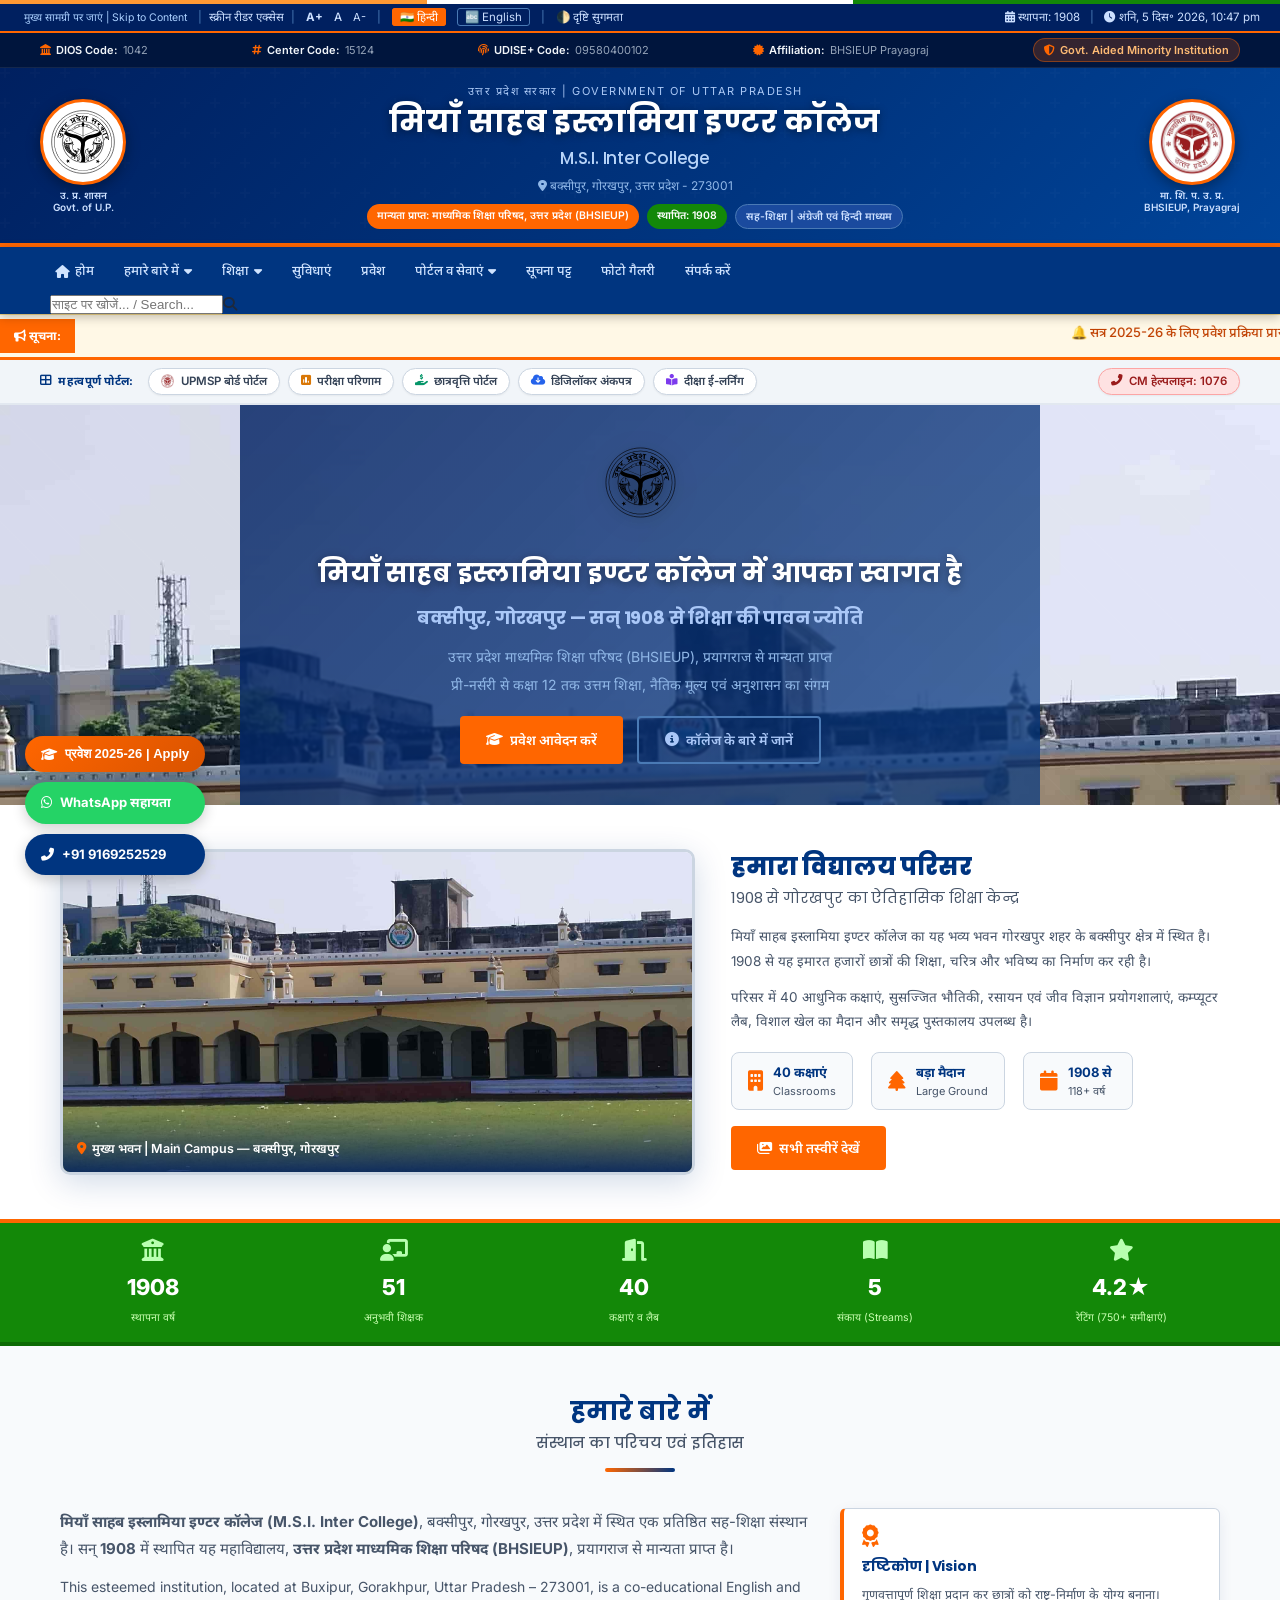
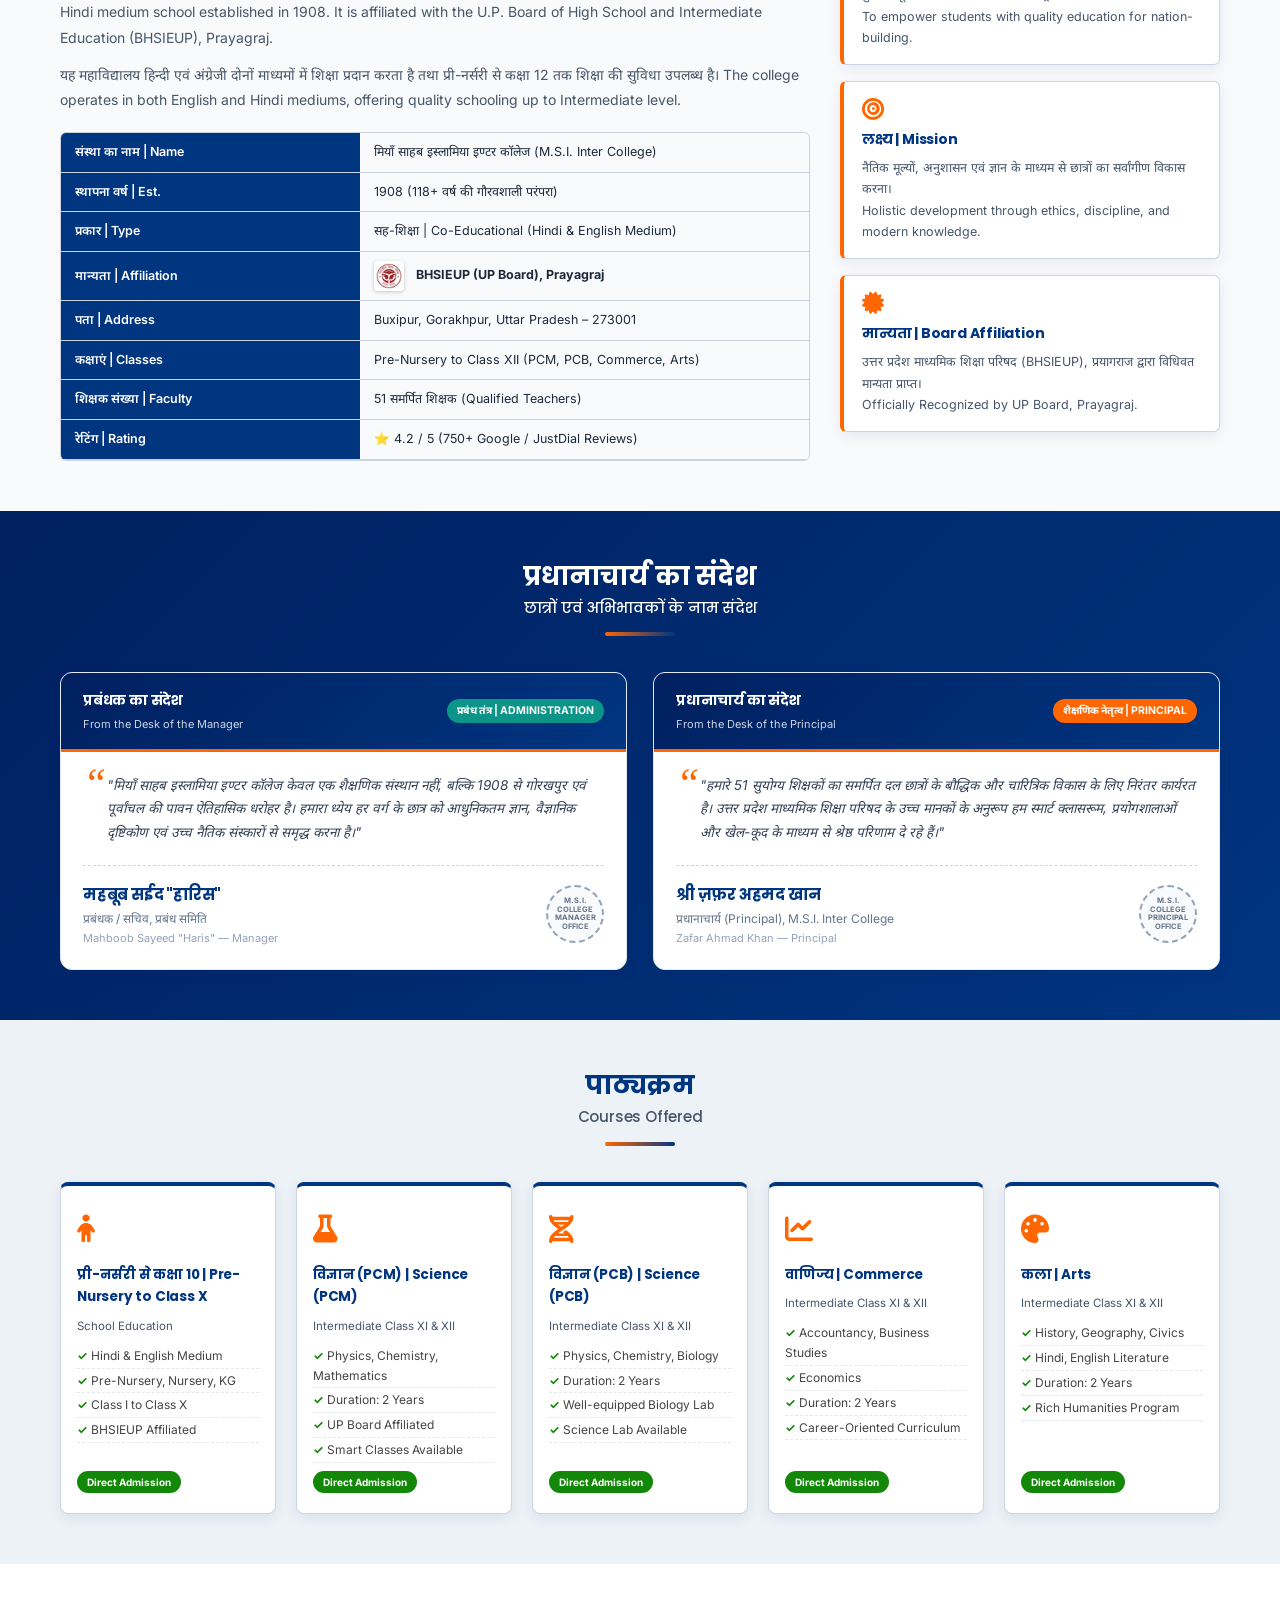
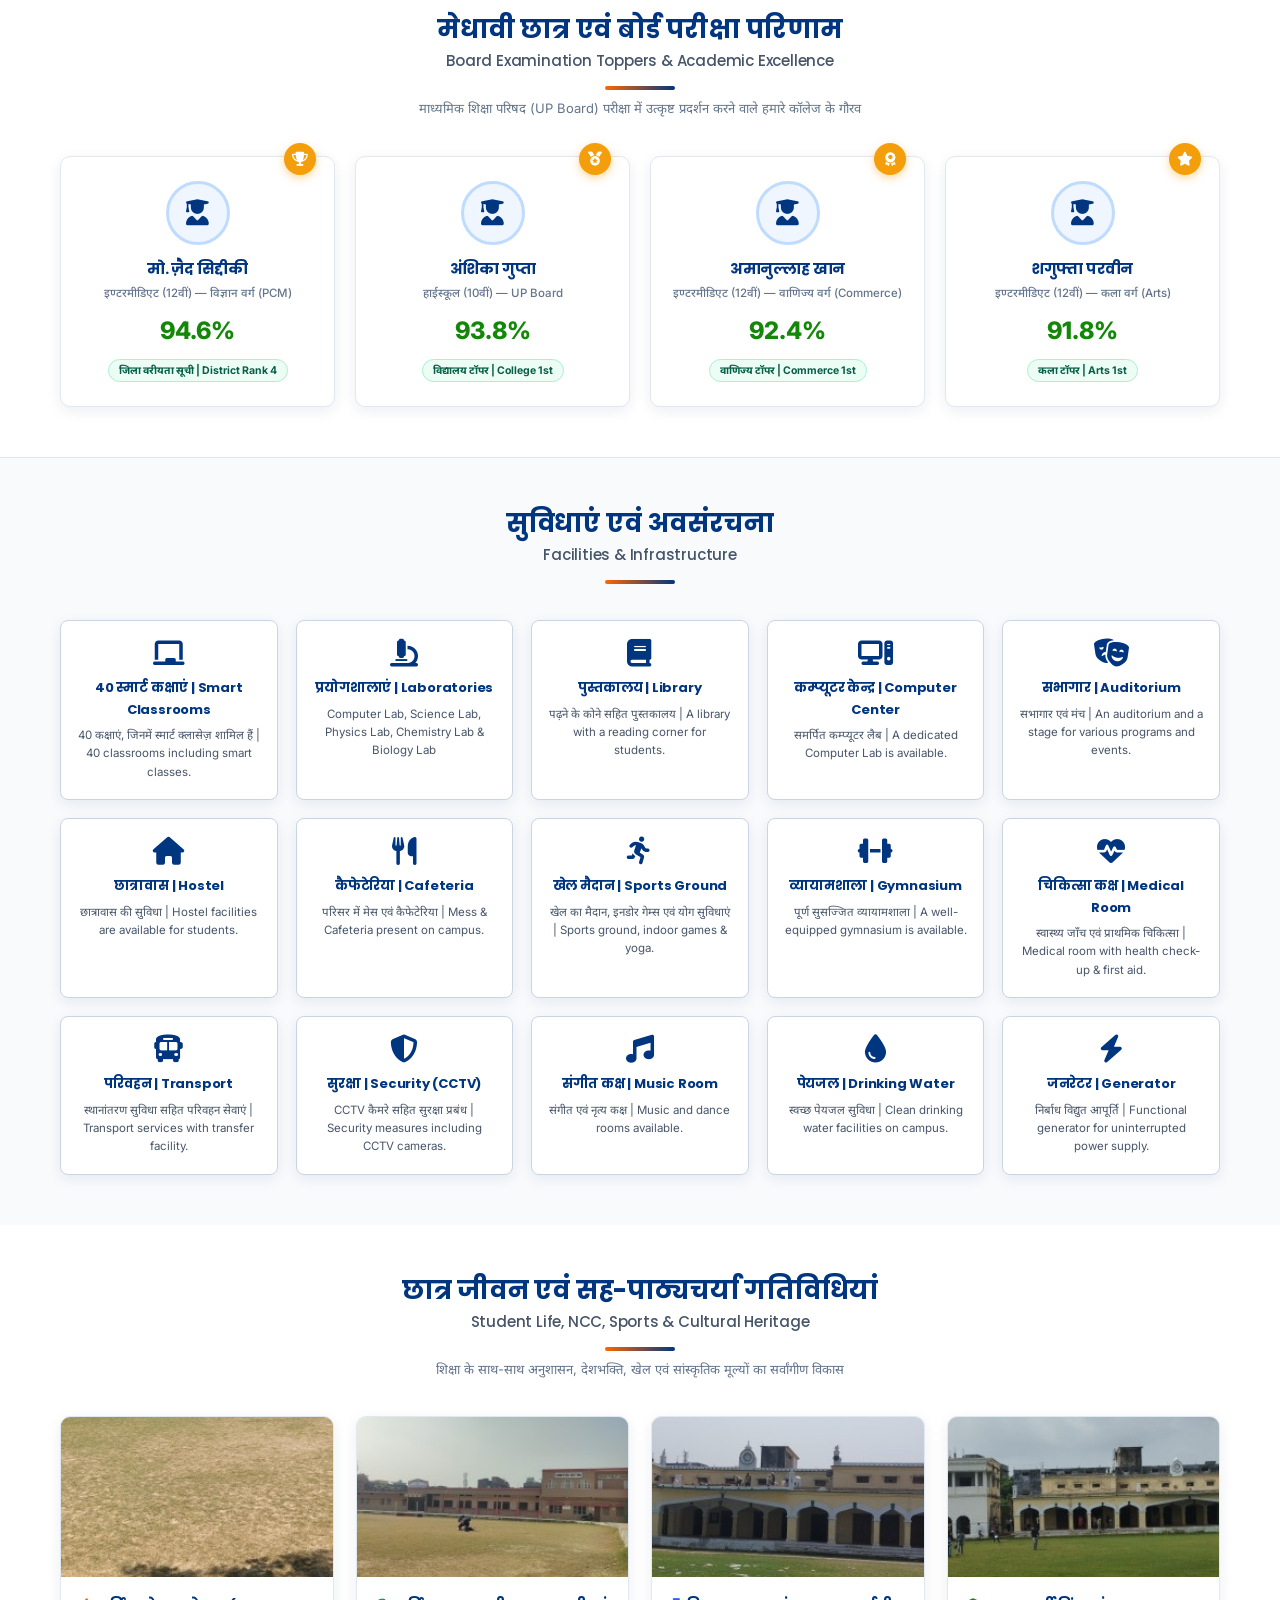
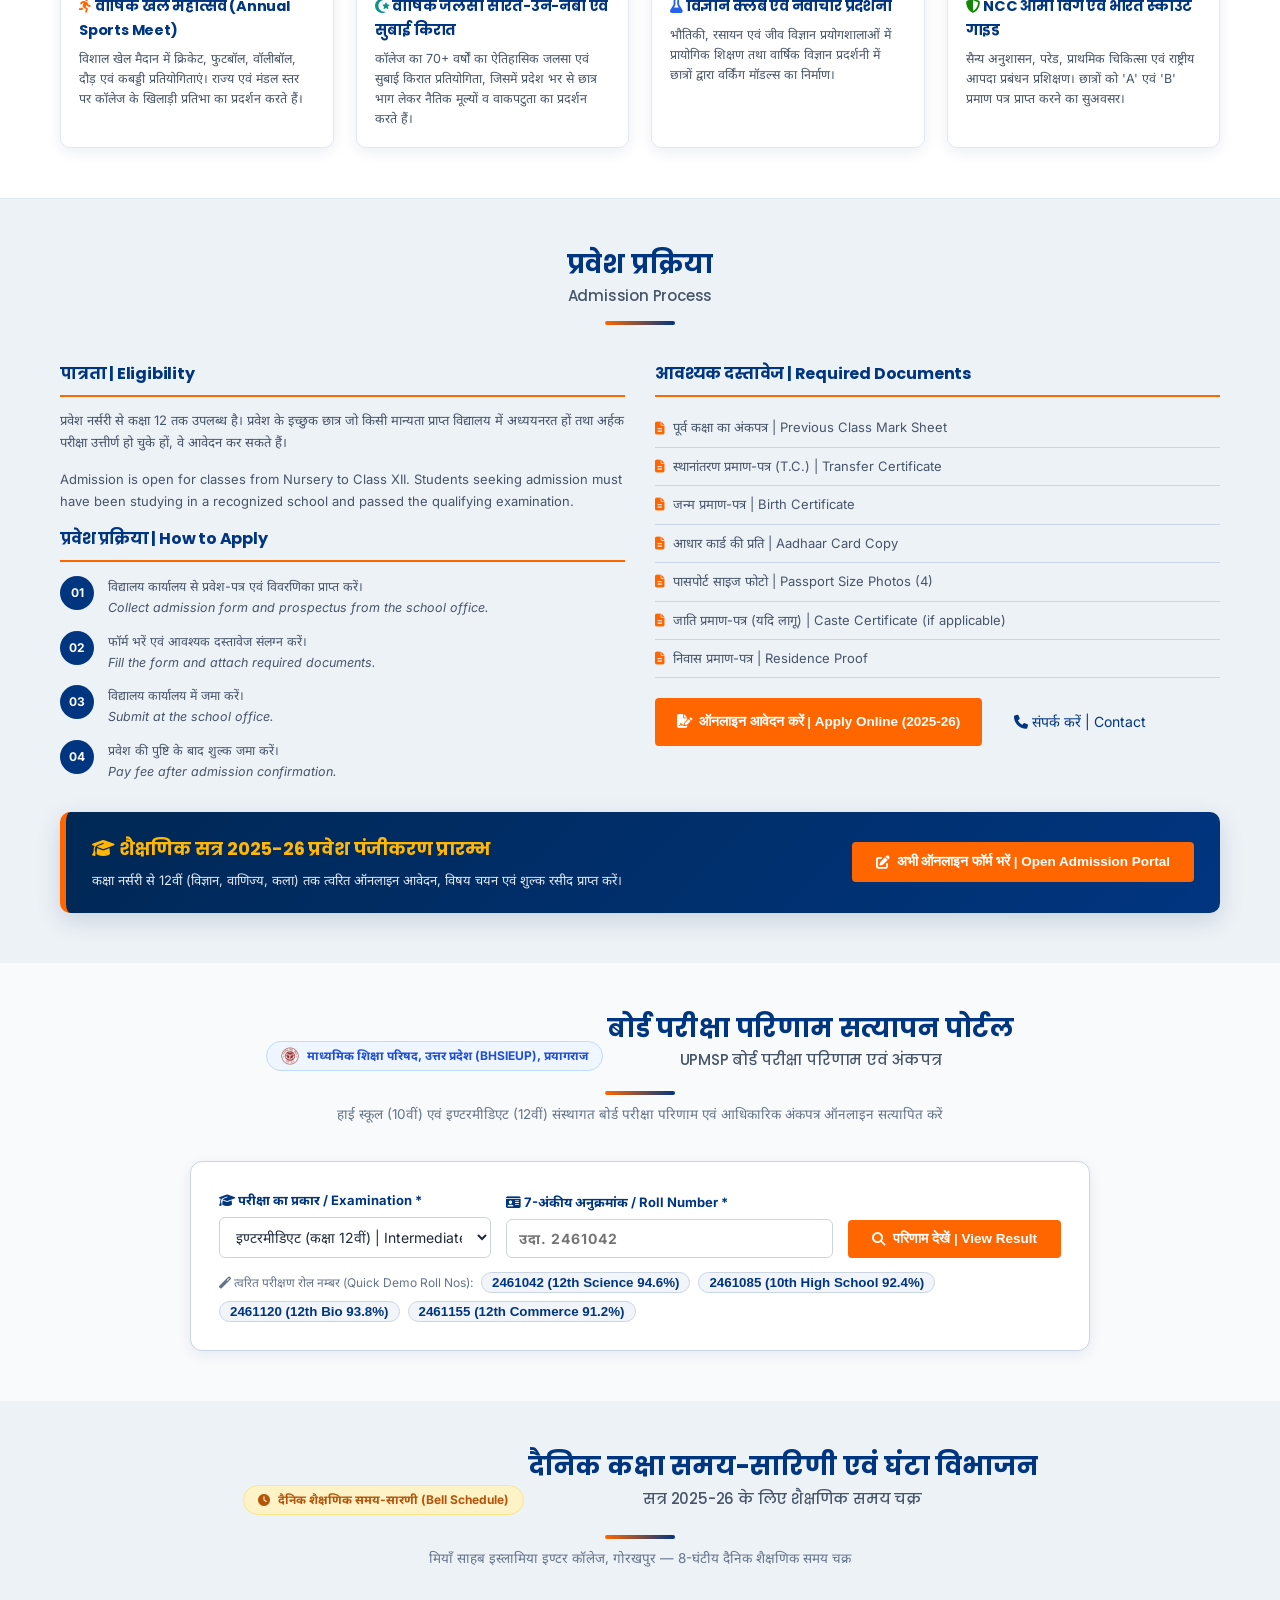
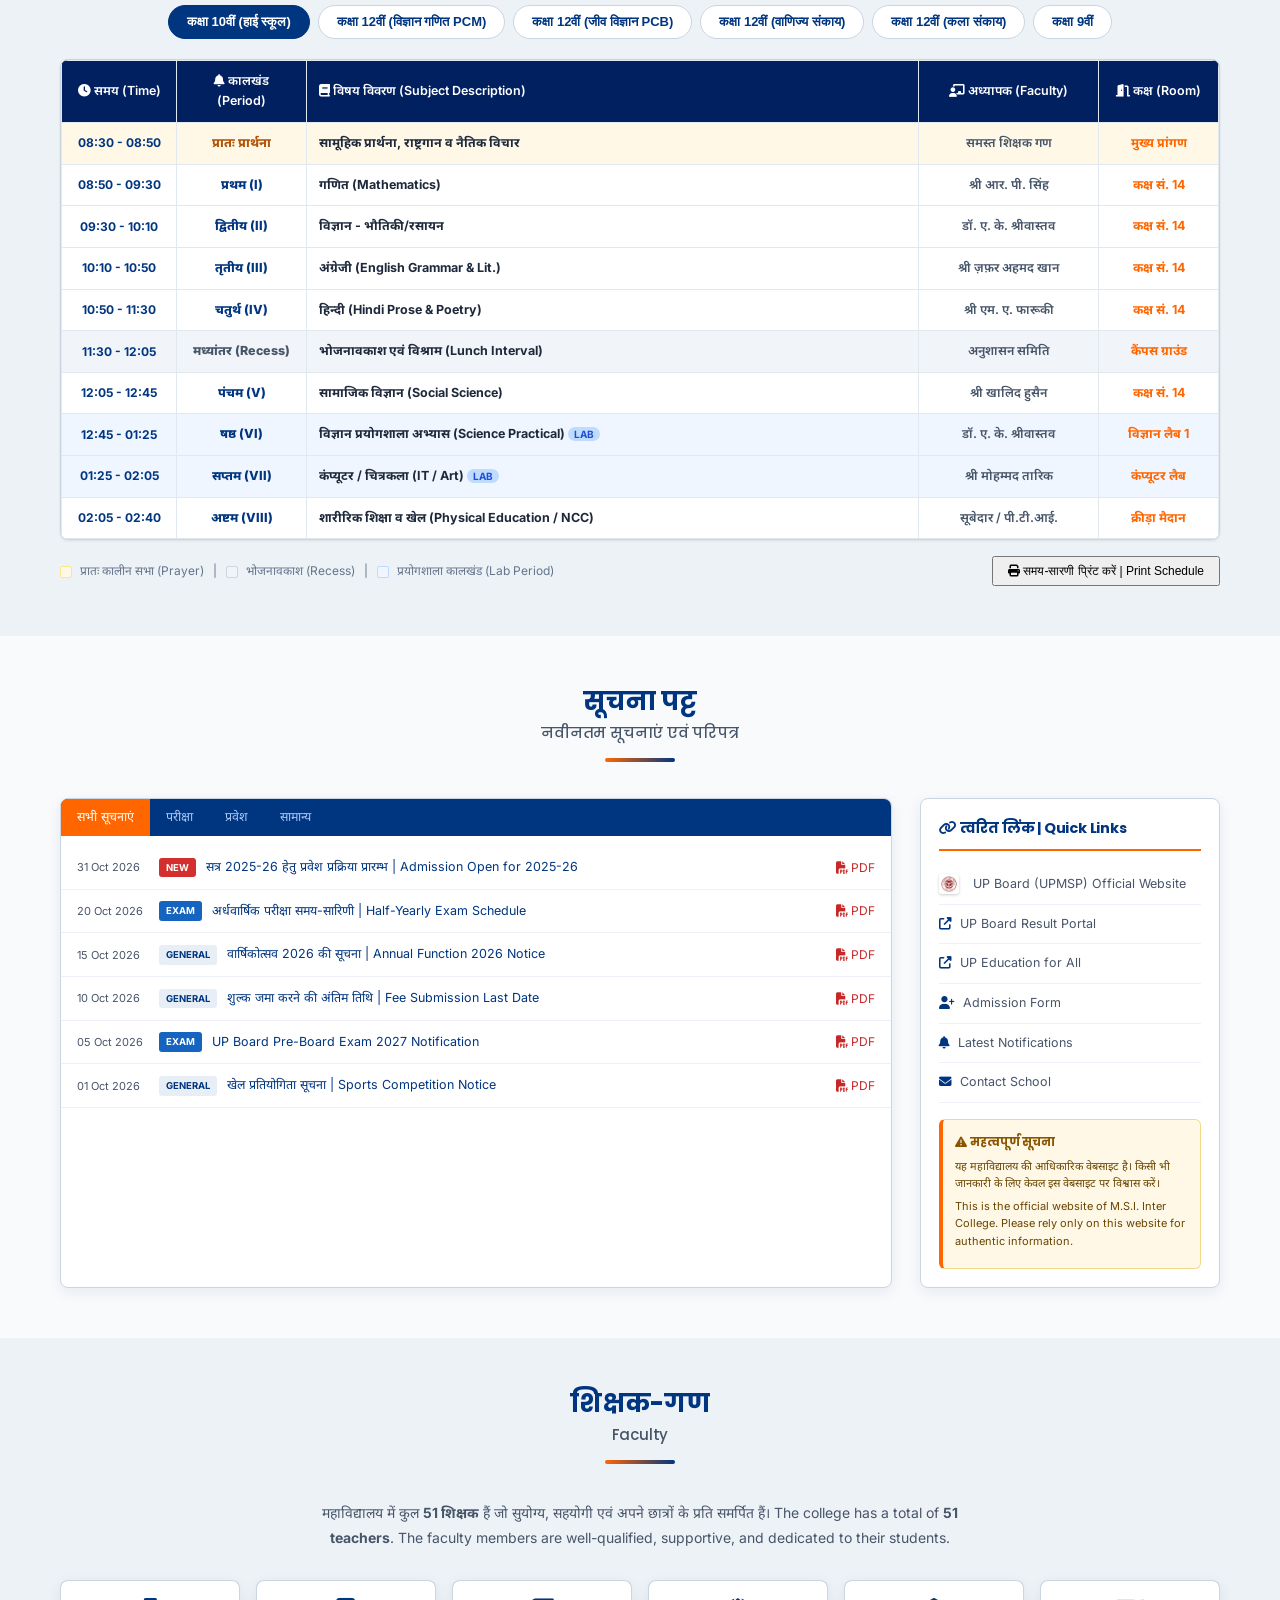
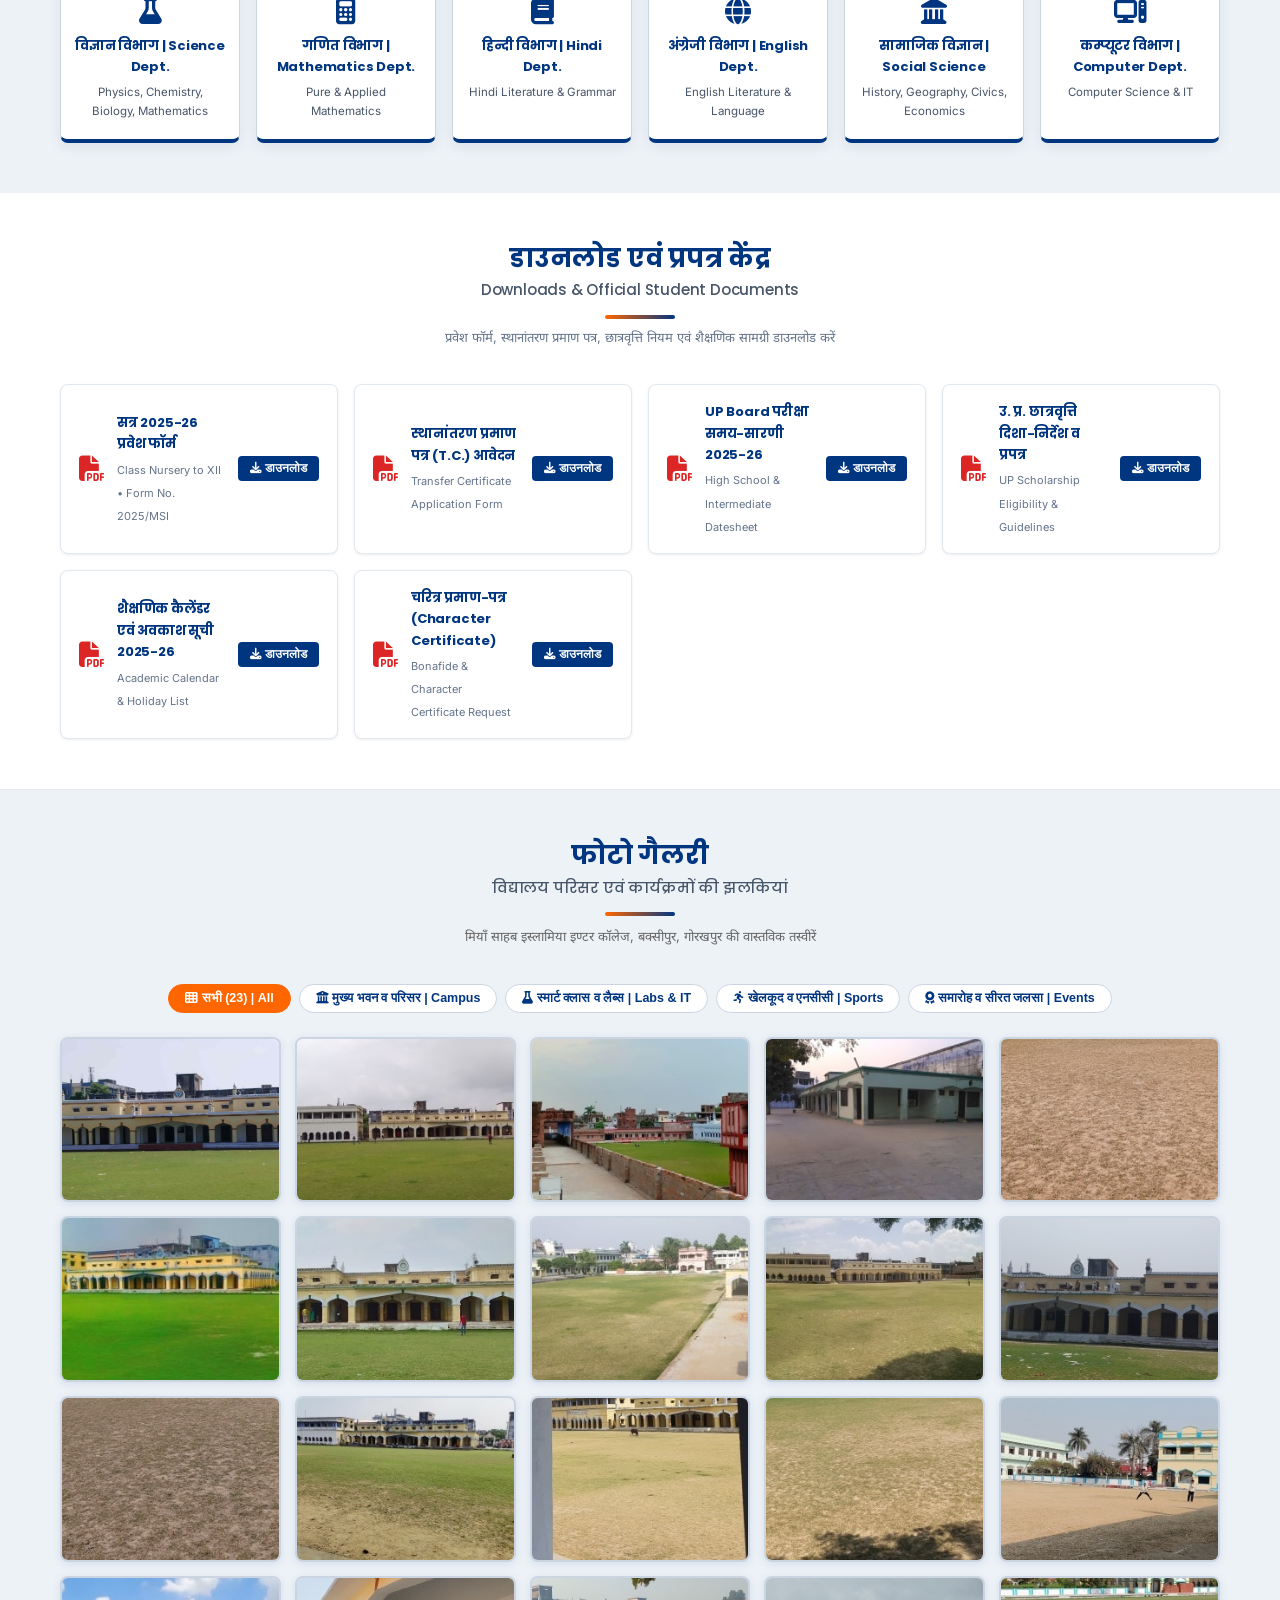
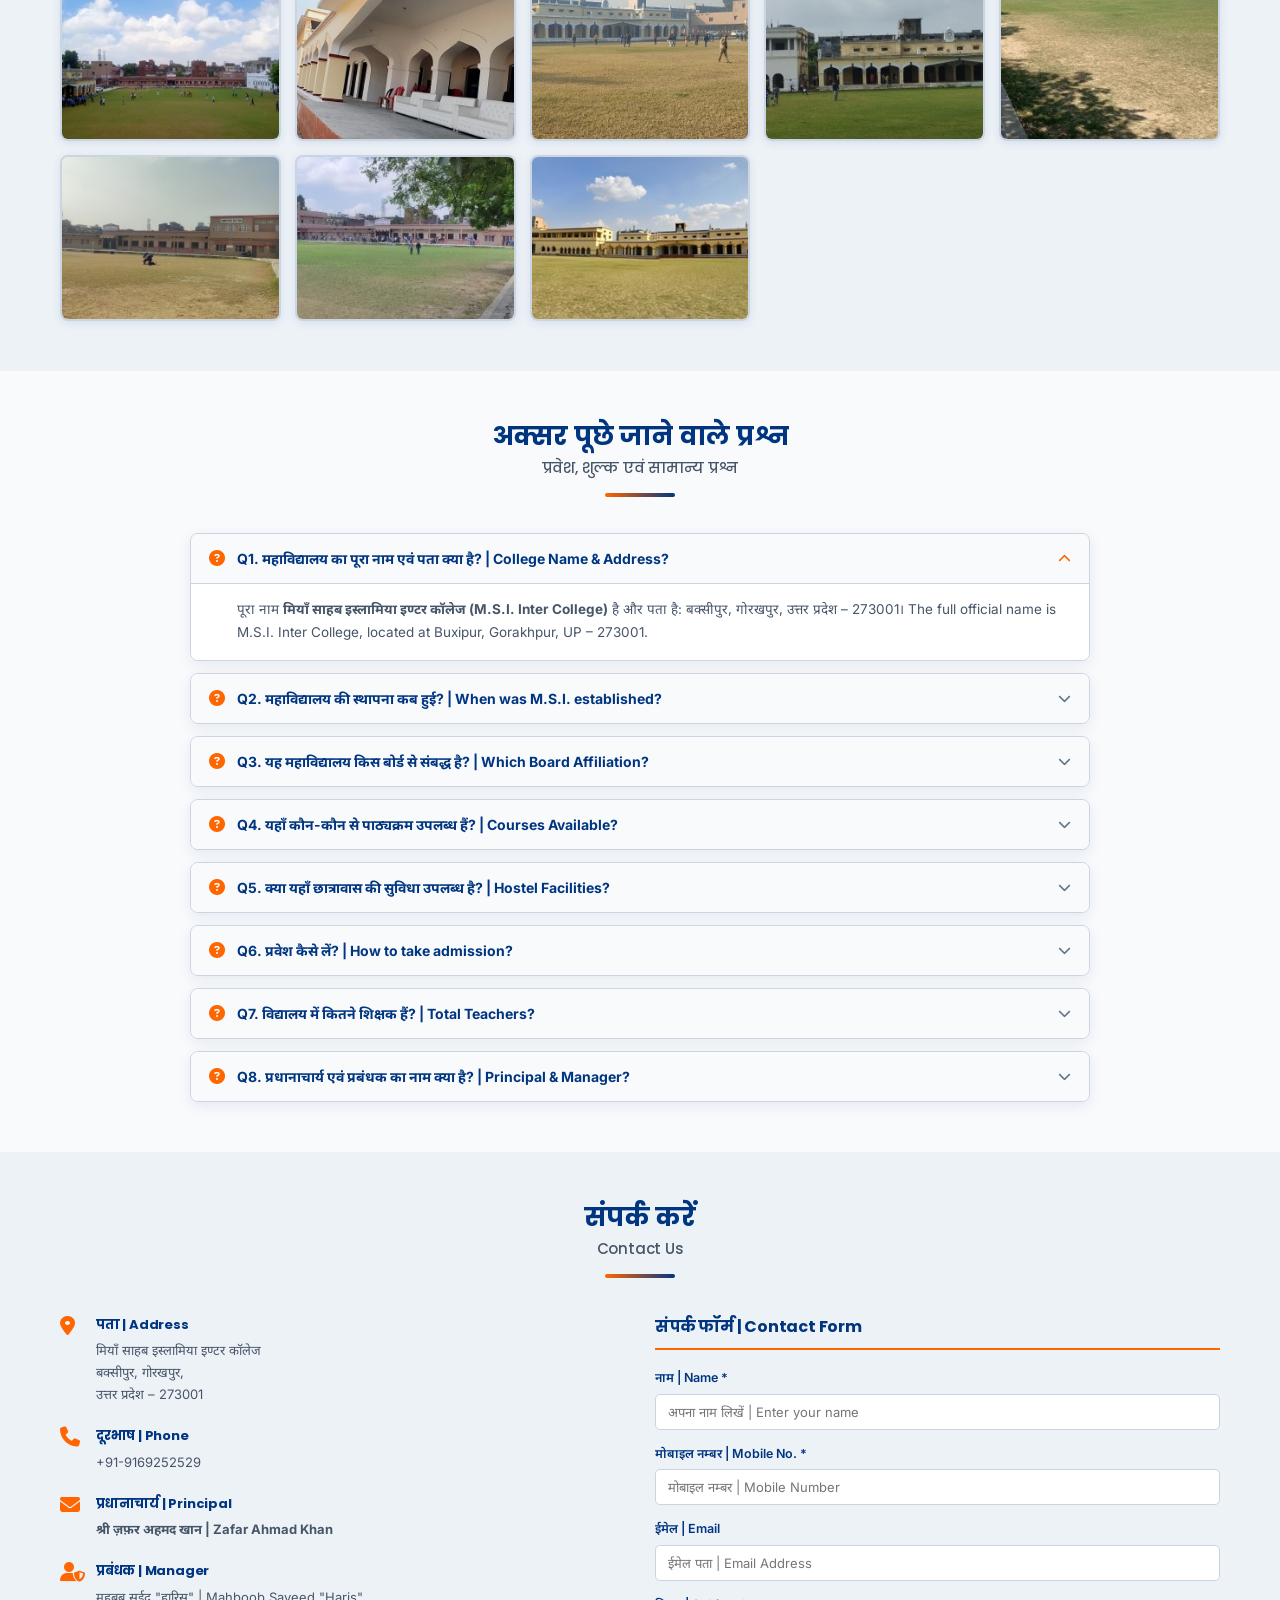
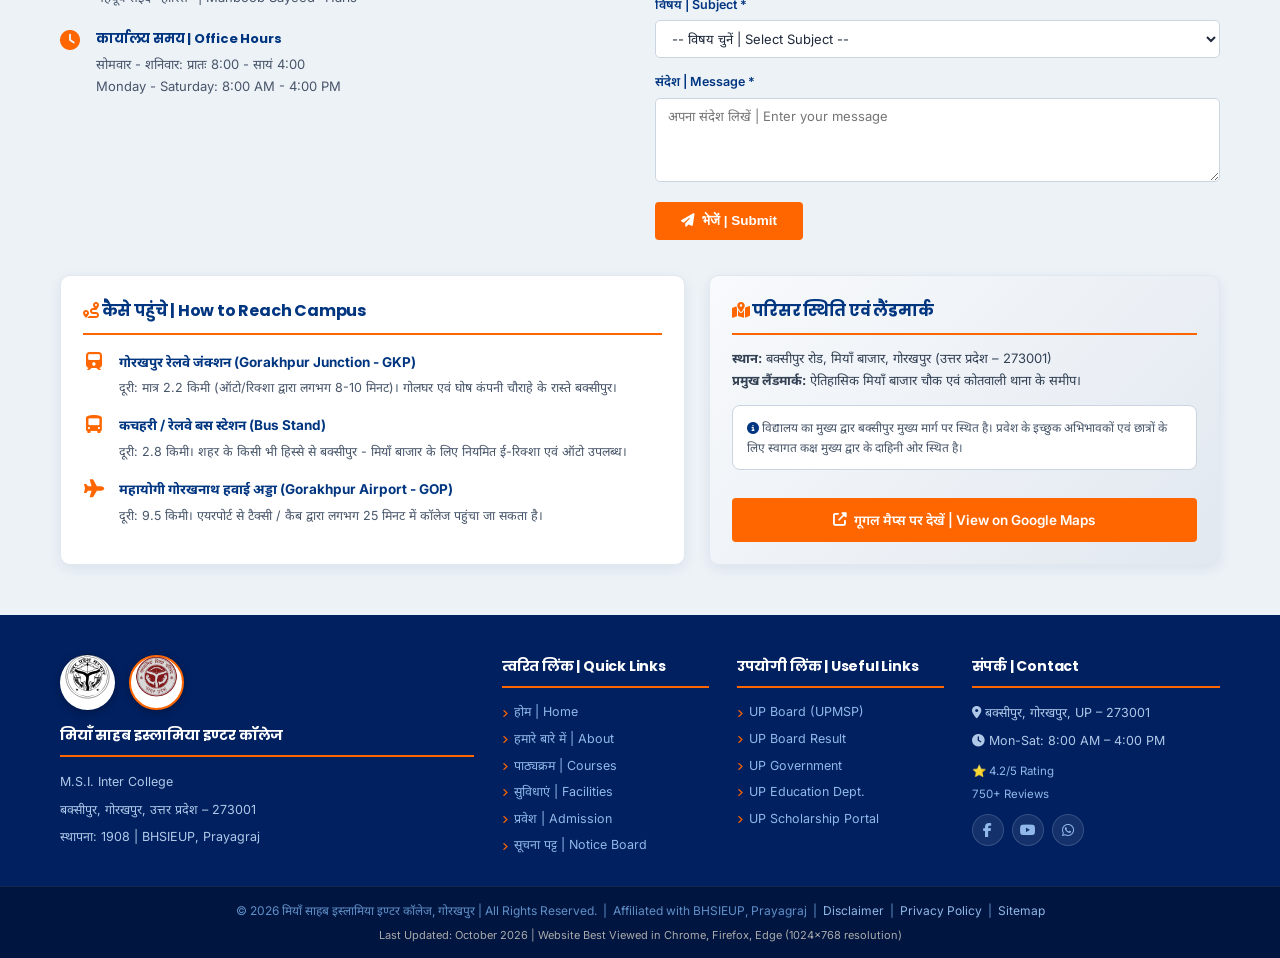
==== index.html @ 5bae3ab0 "Add college website structure, styles, scripts, and gallery assets" ====
<!DOCTYPE html>
<html lang="hi">
<head>
    <meta charset="UTF-8">
    <meta name="viewport" content="width=device-width, initial-scale=1.0">
    <meta name="description" content="Miya Sahab Islamia Inter College, Buxipur, Gorakhpur, Uttar Pradesh - Official Website. माध्यमिक शिक्षा परिषद, उत्तर प्रदेश से मान्यता प्राप्त।">
    <meta name="keywords" content="MSI Inter College, Miya Sahab Islamia Inter College, Gorakhpur, UP Board, BHSIEUP, Buxipur, Government School UP">
    <title>मियाँ साहब इस्लामिया इण्टर कॉलेज, बक्सीपुर, गोरखपुर | M.S.I. Inter College</title>
    <link rel="stylesheet" href="style.css">
    <link rel="stylesheet" href="https://cdnjs.cloudflare.com/ajax/libs/font-awesome/6.4.0/css/all.min.css">
</head>
<body>

<!-- ===== TRICOLOR TOP ACCENT ===== -->
<div class="tiranga-ribbon">
    <div class="saffron"></div>
    <div class="white"></div>
    <div class="green"></div>
</div>

<!-- ===== TOP UTILITY BAR ===== -->
<div class="top-utility-bar">
    <div class="utility-left">
        <a href="#maincontent" class="skip-link" data-i18n="skip-link">मुख्य सामग्री पर जाएं | Skip to Content</a>
        <span class="separator">|</span>
        <span data-i18n="screen-reader">स्क्रीन रीडर एक्सेस</span>
        <span class="separator">|</span>
        <a href="#" class="font-btn" data-font="increase" onclick="changeFontSize('increase'); return false;" title="Increase Font Size" style="font-weight:700;">A+</a>
        <a href="#" class="font-btn active" data-font="reset" onclick="changeFontSize('reset'); return false;" title="Normal Font Size" style="font-weight:500;">A</a>
        <a href="#" class="font-btn" data-font="decrease" onclick="changeFontSize('decrease'); return false;" title="Decrease Font Size" style="font-size:11px;">A-</a>
        <span class="separator">|</span>
        <a href="#" class="lang-btn active" data-lang="hi" onclick="setLanguage('hi'); return false;">🇮🇳 हिन्दी</a>
        <a href="#" class="lang-btn" data-lang="en" onclick="setLanguage('en'); return false;">🔤 English</a>
        <span class="separator">|</span>
        <a href="#" class="font-btn" id="contrastToggle" onclick="toggleContrast(); return false;" title="High Contrast Mode">🌓 <span data-i18n="contrast-mode">दृष्टि सुगमता</span></a>
    </div>
    <div class="utility-right">
        <span data-i18n="est-label"><i class="fas fa-calendar-alt"></i> स्थापना: 1908</span>
        <span class="separator">|</span>
        <span><i class="fas fa-clock"></i> <span id="datetime"></span></span>
    </div>
</div>

<!-- ===== GOV IDENTIFIER STRIP ===== -->
<div class="gov-identifier-strip">
    <div class="identifier-inner">
        <span class="id-item"><i class="fas fa-landmark"></i> <strong>DIOS Code:</strong> 1042</span>
        <span class="id-item"><i class="fas fa-hashtag"></i> <strong>Center Code:</strong> 15124</span>
        <span class="id-item"><i class="fas fa-fingerprint"></i> <strong>UDISE+ Code:</strong> 09580400102</span>
        <span class="id-item"><i class="fas fa-certificate"></i> <strong>Affiliation:</strong> BHSIEUP Prayagraj</span>
        <span class="id-item highlight"><i class="fas fa-shield-alt"></i> Govt. Aided Minority Institution</span>
    </div>
</div>

<!-- ===== HEADER ===== -->
<header class="main-header">
    <div class="header-inner">
        <div class="header-logo left-logo">
            <div class="logo-circle">
                <img src="images/up_emblem.svg" 
                     alt="Government of Uttar Pradesh Emblem" 
                     title="उत्तर प्रदेश सरकार | Government of Uttar Pradesh">
            </div>
            <span class="logo-label">उ. प्र. शासन<br>Govt. of U.P.</span>
        </div>
        <div class="header-text">
            <p class="gov-label" data-i18n="gov-label">उत्तर प्रदेश सरकार | Government of Uttar Pradesh</p>
            <h1 class="college-name-hindi" data-i18n="college-name-hi">मियाँ साहब इस्लामिया इण्टर कॉलेज</h1>
            <h2 class="college-name-english" data-i18n="college-name-en">M.S.I. Inter College</h2>
            <p class="college-address" data-i18n="college-address">
                <i class="fas fa-map-marker-alt"></i>
                बक्सीपुर, गोरखपुर, उत्तर प्रदेश - 273001 | Buxipur, Gorakhpur, UP - 273001
            </p>
            <div class="affiliation-badges">
                <span class="badge-gov" data-i18n="badge-gov">मान्यता प्राप्त: माध्यमिक शिक्षा परिषद, उत्तर प्रदेश (BHSIEUP)</span>
                <span class="badge-year" data-i18n="badge-year">स्थापित: 1908</span>
                <span class="badge-type" data-i18n="badge-type">सह-शिक्षा | अंग्रेजी एवं हिन्दी माध्यम</span>
            </div>
        </div>
        <div class="header-logo right-logo">
            <div class="logo-circle">
                <img src="images/upboard_official.png"
                     id="upboard-logo-header"
                     alt="UP Board UPMSP Logo - माध्यमिक शिक्षा परिषद, उत्तर प्रदेश"
                     title="Board of High School & Intermediate Education, UP (BHSIEUP), Prayagraj">
            </div>
            <span class="logo-label">मा. शि. प. उ. प्र.<br>BHSIEUP, Prayagraj</span>
        </div>
    </div>
</header>

<!-- ===== NAVIGATION ===== -->
<nav class="main-nav">
    <div class="nav-inner">
        <button class="nav-toggle-btn" id="navToggle" data-i18n="nav-toggle-text">
            <span><i class="fas fa-bars"></i> मेनू | Menu</span>
        </button>
        <ul class="nav-menu">
            <li class="active"><a href="#home" data-i18n="nav-home"><i class="fas fa-home"></i> होम</a></li>
            <li class="dropdown">
                <a href="#about" data-i18n="nav-about">हमारे बारे में <i class="fas fa-caret-down"></i></a>
                <ul class="dropdown-menu">
                    <li><a href="#history" data-i18n="nav-history">इतिहास</a></li>
                    <li><a href="#principal" data-i18n="nav-principal">प्रधानाचार्य संदेश</a></li>
                    <li><a href="#vision" data-i18n="nav-vision">दृष्टिकोण एवं लक्ष्य</a></li>
                </ul>
            </li>
            <li class="dropdown">
                <a href="#academics" data-i18n="nav-academics">शिक्षा <i class="fas fa-caret-down"></i></a>
                <ul class="dropdown-menu">
                    <li><a href="#courses" data-i18n="nav-courses">पाठ्यक्रम</a></li>
                    <li><a href="#faculty" data-i18n="nav-faculty">शिक्षक-गण</a></li>
                    <li><a href="#syllabus" data-i18n="nav-syllabus">पाठ्यक्रम सूची</a></li>
                </ul>
            </li>
            <li><a href="#facilities" data-i18n="nav-facilities">सुविधाएं</a></li>
            <li><a href="#admission" data-i18n="nav-admission">प्रवेश</a></li>
            <li class="dropdown">
                <a href="#results" data-i18n="nav-portals">पोर्टल व सेवाएं <i class="fas fa-caret-down"></i></a>
                <ul class="dropdown-menu">
                    <li><a href="#results" data-i18n="nav-results">परीक्षा परिणाम सत्यापन</a></li>
                    <li><a href="#timetable" data-i18n="nav-timetable">समय-सारिणी</a></li>
                    <li><a href="#downloads" data-i18n="nav-downloads">डाउनलोड केंद्र</a></li>
                    <li><a href="#toppers" data-i18n="nav-toppers">मेधावी छात्र</a></li>
                    <li><a href="#activities" data-i18n="nav-activities">छात्र गतिविधियाँ</a></li>
                </ul>
            </li>
            <li><a href="#notice" data-i18n="nav-notice">सूचना पट्ट</a></li>
            <li><a href="#gallery" data-i18n="nav-gallery">फोटो गैलरी</a></li>
            <li><a href="#contact" data-i18n="nav-contact">संपर्क करें</a></li>
        </ul>
        <div class="nav-search-wrap">
            <input type="text" id="navSearchInput" placeholder="साइट पर खोजें... / Search..." autocomplete="off">
            <i class="fas fa-search search-icon"></i>
            <div class="search-results-dropdown" id="searchResultsDropdown"></div>
        </div>
    </div>
</nav>

<!-- ===== MARQUEE NOTICE ===== -->
<div class="marquee-bar">
    <span class="marquee-label" data-i18n="marquee-label"><i class="fas fa-bullhorn"></i> सूचना:</span>
    <div class="marquee-wrapper">
        <marquee behavior="scroll" direction="left" scrollamount="4" data-i18n="marquee-content">
            🔔 सत्र 2025-26 के लिए प्रवेश प्रक्रिया प्रारम्भ हो गई है | &nbsp;&nbsp;&nbsp; 📋 कक्षा 11 में प्रवेश हेतु विज्ञान, वाणिज्य एवं कला संकाय उपलब्ध | &nbsp;&nbsp;&nbsp; 📢 वार्षिकोत्सव का आयोजन शीघ्र होगा | &nbsp;&nbsp;&nbsp; ✅ UP Board से मान्यता प्राप्त (BHSIEUP, Prayagraj) | &nbsp;&nbsp;&nbsp; 🏫 40 सुसज्जित स्मार्ट क्लासरूम उपलब्ध | &nbsp;&nbsp;&nbsp;
        </marquee>
    </div>
</div>

<!-- ===== OFFICIAL QUICK PORTALS BAR ===== -->
<div class="quick-portals-bar">
    <div class="portals-inner">
        <div class="portals-title"><i class="fas fa-th-large"></i> महत्वपूर्ण पोर्टल:</div>
        <div class="portals-links">
            <a href="https://upmsp.edu.in" target="_blank" class="portal-pill"><img src="images/upboard_official.png" alt="UPMSP"> UPMSP बोर्ड पोर्टल</a>
            <a href="https://upresults.nic.in" target="_blank" class="portal-pill"><i class="fas fa-poll" style="color:#d97706;"></i> परीक्षा परिणाम</a>
            <a href="https://scholarship.up.gov.in" target="_blank" class="portal-pill"><i class="fas fa-hand-holding-usd" style="color:#059669;"></i> छात्रवृत्ति पोर्टल</a>
            <a href="https://www.digilocker.gov.in" target="_blank" class="portal-pill"><i class="fas fa-cloud-download-alt" style="color:#2563eb;"></i> डिजिलॉकर अंकपत्र</a>
            <a href="https://diksha.gov.in" target="_blank" class="portal-pill"><i class="fas fa-book-reader" style="color:#7c3aed;"></i> दीक्षा ई-लर्निंग</a>
            <a href="tel:1076" class="portal-pill helpline"><i class="fas fa-phone-alt"></i> CM हेल्पलाइन: 1076</a>
        </div>
    </div>
</div>

<!-- ===== MAIN CONTENT ===== -->
<main id="maincontent" tabindex="-1">

    <!-- HERO / HOME SECTION — Real School Photo as Background -->
    <section id="home" class="hero-section" style="background-image: url('images/main.jpg'); background-size: cover; background-position: center top; background-repeat: no-repeat;">
        <div class="hero-overlay">
            <div class="hero-content">
                <div class="hero-emblem" style="margin-bottom:12px;">
                    <img src="images/up_emblem.svg" alt="UP State Emblem" style="width:75px; height:75px; filter:drop-shadow(0 4px 10px rgba(0,0,0,0.5));">
                </div>
                <h2 data-i18n="hero-h2">मियाँ साहब इस्लामिया इण्टर कॉलेज में आपका स्वागत है</h2>
                <h3 data-i18n="hero-h3">बक्सीपुर, गोरखपुर — सन् 1908 से शिक्षा की पावन ज्योति</h3>
                <p data-i18n="hero-p1">उत्तर प्रदेश माध्यमिक शिक्षा परिषद (BHSIEUP), प्रयागराज से मान्यता प्राप्त</p>
                <p data-i18n="hero-p2">प्री-नर्सरी से कक्षा 12 तक उत्तम शिक्षा, नैतिक मूल्य एवं अनुशासन का संगम</p>
                <div class="hero-buttons">
                    <a href="#admission" class="btn-primary" data-i18n="hero-btn1"><i class="fas fa-graduation-cap"></i> प्रवेश आवेदन करें</a>
                    <a href="#about" class="btn-secondary" data-i18n="hero-btn2"><i class="fas fa-info-circle"></i> कॉलेज के बारे में जानें</a>
                </div>
            </div>
        </div>
    </section>

    <!-- SCHOOL BUILDING SHOWCASE -->
    <section class="building-showcase">
        <div class="container">
            <div class="building-flex">
                <div class="building-img-wrap">
                    <img src="images/main.jpg" alt="मियाँ साहब इस्लामिया इण्टर कॉलेज - मुख्य भवन" title="M.S.I. Inter College - Main Building, Buxipur, Gorakhpur">
                    <div class="building-label" data-i18n="building-label">
                        <i class="fas fa-map-marker-alt"></i>
                        मुख्य भवन | Main Campus — बक्सीपुर, गोरखपुर
                    </div>
                </div>
                <div class="building-info">
                    <h3 data-i18n="building-h3">हमारा विद्यालय परिसर</h3>
                    <h4 data-i18n="building-h4">1908 से गोरखपुर का ऐतिहासिक शिक्षा केन्द्र</h4>
                    <p data-i18n="building-p1">मियाँ साहब इस्लामिया इण्टर कॉलेज का यह भव्य भवन गोरखपुर शहर के बक्सीपुर क्षेत्र में स्थित है। 1908 से यह इमारत हजारों छात्रों की शिक्षा, चरित्र और भविष्य का निर्माण कर रही है।</p>
                    <p data-i18n="building-p2">परिसर में 40 आधुनिक कक्षाएं, सुसज्जित भौतिकी, रसायन एवं जीव विज्ञान प्रयोगशालाएं, कम्प्यूटर लैब, विशाल खेल का मैदान और समृद्ध पुस्तकालय उपलब्ध है।</p>
                    <div class="building-stats">
                        <div class="b-stat"><i class="fas fa-building"></i><span data-i18n="b-stat-1">40 कक्षाएं<br><small>Classrooms</small></span></div>
                        <div class="b-stat"><i class="fas fa-tree"></i><span data-i18n="b-stat-2">बड़ा मैदान<br><small>Large Ground</small></span></div>
                        <div class="b-stat"><i class="fas fa-calendar"></i><span data-i18n="b-stat-3">1908 से<br><small>118+ वर्ष</small></span></div>
                    </div>
                    <a href="#gallery" class="btn-primary" style="margin-top:16px; display:inline-flex;" data-i18n="building-btn">
                        <i class="fas fa-images"></i> सभी तस्वीरें देखें
                    </a>
                </div>
            </div>
        </div>
    </section>

    <!-- QUICK STATS -->
    <section class="stats-bar">
        <div class="stats-inner">
            <div class="stat-item">
                <i class="fas fa-university"></i>
                <span class="stat-number">1908</span>
                <span class="stat-label" data-i18n="stat-1-label">स्थापना वर्ष</span>
            </div>
            <div class="stat-item">
                <i class="fas fa-chalkboard-teacher"></i>
                <span class="stat-number">51</span>
                <span class="stat-label" data-i18n="stat-2-label">अनुभवी शिक्षक</span>
            </div>
            <div class="stat-item">
                <i class="fas fa-door-open"></i>
                <span class="stat-number">40</span>
                <span class="stat-label" data-i18n="stat-3-label">कक्षाएं व लैब</span>
            </div>
            <div class="stat-item">
                <i class="fas fa-book-open"></i>
                <span class="stat-number">5</span>
                <span class="stat-label" data-i18n="stat-4-label">संकाय (Streams)</span>
            </div>
            <div class="stat-item">
                <i class="fas fa-star"></i>
                <span class="stat-number">4.2★</span>
                <span class="stat-label" data-i18n="stat-5-label">रेटिंग (750+ समीक्षाएं)</span>
            </div>
        </div>
    </section>

    <!-- ABOUT SECTION -->
    <section id="about" class="content-section">
        <div class="container">
            <div class="section-header">
                <h2 class="section-title">
                    <span class="title-hindi" data-i18n="sec-about-hi">हमारे बारे में</span>
                    <span class="title-english" data-i18n="sec-about-en">संस्थान का परिचय एवं इतिहास</span>
                </h2>
                <div class="title-underline"></div>
            </div>
            <div class="about-grid">
                <div class="about-text">
                    <p class="about-intro">
                        <strong>मियाँ साहब इस्लामिया इण्टर कॉलेज (M.S.I. Inter College)</strong>, बक्सीपुर, गोरखपुर, उत्तर प्रदेश में स्थित एक प्रतिष्ठित सह-शिक्षा संस्थान है। सन् <strong>1908</strong> में स्थापित यह महाविद्यालय, <strong>उत्तर प्रदेश माध्यमिक शिक्षा परिषद (BHSIEUP)</strong>, प्रयागराज से मान्यता प्राप्त है।
                    </p>
                    <p>
                        This esteemed institution, located at Buxipur, Gorakhpur, Uttar Pradesh – 273001, is a co-educational English and Hindi medium school established in 1908. It is affiliated with the U.P. Board of High School and Intermediate Education (BHSIEUP), Prayagraj.
                    </p>
                    <p>
                        यह महाविद्यालय हिन्दी एवं अंग्रेजी दोनों माध्यमों में शिक्षा प्रदान करता है तथा प्री-नर्सरी से कक्षा 12 तक शिक्षा की सुविधा उपलब्ध है। The college operates in both English and Hindi mediums, offering quality schooling up to Intermediate level.
                    </p>
                    <div class="info-box">
                        <table class="info-table">
                            <tr><th>संस्था का नाम | Name</th><td>मियाँ साहब इस्लामिया इण्टर कॉलेज (M.S.I. Inter College)</td></tr>
                            <tr><th>स्थापना वर्ष | Est.</th><td>1908 (118+ वर्ष की गौरवशाली परंपरा)</td></tr>
                            <tr><th>प्रकार | Type</th><td>सह-शिक्षा | Co-Educational (Hindi & English Medium)</td></tr>
                            <tr><th>मान्यता | Affiliation</th><td><img src="images/upboard_official.png" alt="UP Board Logo" style="height:30px; width:30px; object-fit:contain; vertical-align:middle; margin-right:8px; border-radius:4px; background:#fff; padding:2px; box-shadow:0 1px 4px rgba(0,0,0,0.2);"> <strong>BHSIEUP (UP Board), Prayagraj</strong></td></tr>
                            <tr><th>पता | Address</th><td>Buxipur, Gorakhpur, Uttar Pradesh – 273001</td></tr>
                            <tr><th>कक्षाएं | Classes</th><td>Pre-Nursery to Class XII (PCM, PCB, Commerce, Arts)</td></tr>
                            <tr><th>शिक्षक संख्या | Faculty</th><td>51 समर्पित शिक्षक (Qualified Teachers)</td></tr>
                            <tr><th>रेटिंग | Rating</th><td>⭐ 4.2 / 5 (750+ Google / JustDial Reviews)</td></tr>
                        </table>
                    </div>
                </div>
                <div class="about-highlights">
                    <div class="highlight-box">
                        <i class="fas fa-award"></i>
                        <h4>दृष्टिकोण | Vision</h4>
                        <p>गुणवत्तापूर्ण शिक्षा प्रदान कर छात्रों को राष्ट्र-निर्माण के योग्य बनाना।<br>To empower students with quality education for nation-building.</p>
                    </div>
                    <div class="highlight-box">
                        <i class="fas fa-bullseye"></i>
                        <h4>लक्ष्य | Mission</h4>
                        <p>नैतिक मूल्यों, अनुशासन एवं ज्ञान के माध्यम से छात्रों का सर्वांगीण विकास करना।<br>Holistic development through ethics, discipline, and modern knowledge.</p>
                    </div>
                    <div class="highlight-box">
                        <i class="fas fa-certificate"></i>
                        <h4>मान्यता | Board Affiliation</h4>
                        <p>उत्तर प्रदेश माध्यमिक शिक्षा परिषद (BHSIEUP), प्रयागराज द्वारा विधिवत मान्यता प्राप्त।<br>Officially Recognized by UP Board, Prayagraj.</p>
                    </div>
                </div>
            </div>
        </div>
    </section>

    <!-- LEADERSHIP & GOVERNANCE SECTION -->
    <section id="principal" class="principal-section">
        <div class="container">
            <div class="section-header">
                <h2 class="section-title">
                    <span class="title-hindi" data-i18n="sec-principal-hi">प्रबंध तंत्र एवं शैक्षणिक नेतृत्व</span>
                    <span class="title-english" data-i18n="sec-principal-en">Messages from the Management & Academic Leadership</span>
                </h2>
                <div class="title-underline"></div>
            </div>
            <div class="leadership-grid">
                <!-- MANAGER CARD -->
                <div class="leader-card">
                    <div class="leader-header">
                        <div class="leader-title-wrap">
                            <h4>प्रबंधक का संदेश</h4>
                            <p>From the Desk of the Manager</p>
                        </div>
                        <span class="leader-badge manager">प्रबंध तंत्र | Administration</span>
                    </div>
                    <div class="leader-body">
                        <div class="leader-quote">
                            "मियाँ साहब इस्लामिया इण्टर कॉलेज केवल एक शैक्षणिक संस्थान नहीं, बल्कि 1908 से गोरखपुर एवं पूर्वांचल की पावन ऐतिहासिक धरोहर है। हमारा ध्येय हर वर्ग के छात्र को आधुनिकतम ज्ञान, वैज्ञानिक दृष्टिकोण एवं उच्च नैतिक संस्कारों से समृद्ध करना है।"
                        </div>
                        <div class="leader-footer">
                            <div class="leader-details">
                                <h4>महबूब सईद "हारिस"</h4>
                                <p>प्रबंधक / सचिव, प्रबंध समिति</p>
                                <p style="font-size:11px; color:#94a3b8;">Mahboob Sayeed "Haris" — Manager</p>
                            </div>
                            <div class="leader-seal">
                                M.S.I. COLLEGE<br>MANAGER<br>OFFICE
                            </div>
                        </div>
                    </div>
                </div>

                <!-- PRINCIPAL CARD -->
                <div class="leader-card">
                    <div class="leader-header">
                        <div class="leader-title-wrap">
                            <h4>प्रधानाचार्य का संदेश</h4>
                            <p>From the Desk of the Principal</p>
                        </div>
                        <span class="leader-badge">शैक्षणिक नेतृत्व | Principal</span>
                    </div>
                    <div class="leader-body">
                        <div class="leader-quote">
                            "हमारे 51 सुयोग्य शिक्षकों का समर्पित दल छात्रों के बौद्धिक और चारित्रिक विकास के लिए निरंतर कार्यरत है। उत्तर प्रदेश माध्यमिक शिक्षा परिषद के उच्च मानकों के अनुरूप हम स्मार्ट क्लासरूम, प्रयोगशालाओं और खेल-कूद के माध्यम से श्रेष्ठ परिणाम दे रहे हैं।"
                        </div>
                        <div class="leader-footer">
                            <div class="leader-details">
                                <h4>श्री ज़फ़र अहमद खान</h4>
                                <p>प्रधानाचार्य (Principal), M.S.I. Inter College</p>
                                <p style="font-size:11px; color:#94a3b8;">Zafar Ahmad Khan — Principal</p>
                            </div>
                            <div class="leader-seal">
                                M.S.I. COLLEGE<br>PRINCIPAL<br>OFFICE
                            </div>
                        </div>
                    </div>
                </div>
            </div>
        </div>
    </section>

    <!-- COURSES SECTION -->
    <section id="courses" class="content-section alt-bg">
        <div class="container">
            <div class="section-header">
                <h2 class="section-title">
                    <span class="title-hindi">पाठ्यक्रम</span>
                    <span class="title-english">Courses Offered</span>
                </h2>
                <div class="title-underline"></div>
            </div>
            <div class="courses-grid">
                <div class="course-card">
                    <div class="course-icon"><i class="fas fa-child"></i></div>
                    <h3>प्री-नर्सरी से कक्षा 10 | Pre-Nursery to Class X</h3>
                    <p>School Education</p>
                    <ul>
                        <li>Hindi & English Medium</li>
                        <li>Pre-Nursery, Nursery, KG</li>
                        <li>Class I to Class X</li>
                        <li>BHSIEUP Affiliated</li>
                    </ul>
                    <span class="course-badge">Direct Admission</span>
                </div>
                <div class="course-card">
                    <div class="course-icon"><i class="fas fa-flask"></i></div>
                    <h3>विज्ञान (PCM) | Science (PCM)</h3>
                    <p>Intermediate Class XI & XII</p>
                    <ul>
                        <li>Physics, Chemistry, Mathematics</li>
                        <li>Duration: 2 Years</li>
                        <li>UP Board Affiliated</li>
                        <li>Smart Classes Available</li>
                    </ul>
                    <span class="course-badge">Direct Admission</span>
                </div>
                <div class="course-card">
                    <div class="course-icon"><i class="fas fa-dna"></i></div>
                    <h3>विज्ञान (PCB) | Science (PCB)</h3>
                    <p>Intermediate Class XI & XII</p>
                    <ul>
                        <li>Physics, Chemistry, Biology</li>
                        <li>Duration: 2 Years</li>
                        <li>Well-equipped Biology Lab</li>
                        <li>Science Lab Available</li>
                    </ul>
                    <span class="course-badge">Direct Admission</span>
                </div>
                <div class="course-card">
                    <div class="course-icon"><i class="fas fa-chart-line"></i></div>
                    <h3>वाणिज्य | Commerce</h3>
                    <p>Intermediate Class XI & XII</p>
                    <ul>
                        <li>Accountancy, Business Studies</li>
                        <li>Economics</li>
                        <li>Duration: 2 Years</li>
                        <li>Career-Oriented Curriculum</li>
                    </ul>
                    <span class="course-badge">Direct Admission</span>
                </div>
                <div class="course-card">
                    <div class="course-icon"><i class="fas fa-palette"></i></div>
                    <h3>कला | Arts</h3>
                    <p>Intermediate Class XI & XII</p>
                    <ul>
                        <li>History, Geography, Civics</li>
                        <li>Hindi, English Literature</li>
                        <li>Duration: 2 Years</li>
                        <li>Rich Humanities Program</li>
                    </ul>
                    <span class="course-badge">Direct Admission</span>
                </div>
            </div>
        </div>
    </section>

    <!-- ACADEMIC TOPPERS & MERIT WALL -->
    <section class="content-section" style="background:#fff; border-bottom:1px solid #e2e8f0;">
        <div class="container">
            <div class="section-header">
                <h2 class="section-title">
                    <span class="title-hindi">मेधावी छात्र एवं बोर्ड परीक्षा परिणाम</span>
                    <span class="title-english">Board Examination Toppers & Academic Excellence</span>
                </h2>
                <div class="title-underline"></div>
                <p style="color:#64748b; font-size:13px; margin-top:8px;">माध्यमिक शिक्षा परिषद (UP Board) परीक्षा में उत्कृष्ट प्रदर्शन करने वाले हमारे कॉलेज के गौरव</p>
            </div>
            <div class="toppers-grid">
                <div class="topper-card">
                    <div class="topper-medal"><i class="fas fa-trophy"></i></div>
                    <div class="topper-avatar"><i class="fas fa-user-graduate"></i></div>
                    <h4>मो. ज़ैद सिद्दीकी</h4>
                    <p class="topper-stream">इण्टरमीडिएट (12वीं) — विज्ञान वर्ग (PCM)</p>
                    <div class="topper-score">94.6%</div>
                    <span class="topper-badge">जिला वरीयता सूची | District Rank 4</span>
                </div>
                <div class="topper-card">
                    <div class="topper-medal"><i class="fas fa-medal"></i></div>
                    <div class="topper-avatar"><i class="fas fa-user-graduate"></i></div>
                    <h4>अंशिका गुप्ता</h4>
                    <p class="topper-stream">हाईस्कूल (10वीं) — UP Board</p>
                    <div class="topper-score">93.8%</div>
                    <span class="topper-badge">विद्यालय टॉपर | College 1st</span>
                </div>
                <div class="topper-card">
                    <div class="topper-medal"><i class="fas fa-award"></i></div>
                    <div class="topper-avatar"><i class="fas fa-user-graduate"></i></div>
                    <h4>अमानुल्लाह खान</h4>
                    <p class="topper-stream">इण्टरमीडिएट (12वीं) — वाणिज्य वर्ग (Commerce)</p>
                    <div class="topper-score">92.4%</div>
                    <span class="topper-badge">वाणिज्य टॉपर | Commerce 1st</span>
                </div>
                <div class="topper-card">
                    <div class="topper-medal"><i class="fas fa-star"></i></div>
                    <div class="topper-avatar"><i class="fas fa-user-graduate"></i></div>
                    <h4>शगुफ्ता परवीन</h4>
                    <p class="topper-stream">इण्टरमीडिएट (12वीं) — कला वर्ग (Arts)</p>
                    <div class="topper-score">91.8%</div>
                    <span class="topper-badge">कला टॉपर | Arts 1st</span>
                </div>
            </div>
        </div>
    </section>

    <!-- FACILITIES SECTION -->
    <section id="facilities" class="content-section">
        <div class="container">
            <div class="section-header">
                <h2 class="section-title">
                    <span class="title-hindi">सुविधाएं एवं अवसंरचना</span>
                    <span class="title-english">Facilities & Infrastructure</span>
                </h2>
                <div class="title-underline"></div>
            </div>
            <div class="facilities-grid">
                <div class="facility-card">
                    <i class="fas fa-chalkboard"></i>
                    <h4>40 स्मार्ट कक्षाएं | Smart Classrooms</h4>
                    <p>40 कक्षाएं, जिनमें स्मार्ट क्लासेज़ शामिल हैं | 40 classrooms including smart classes.</p>
                </div>
                <div class="facility-card">
                    <i class="fas fa-microscope"></i>
                    <h4>प्रयोगशालाएं | Laboratories</h4>
                    <p>Computer Lab, Science Lab, Physics Lab, Chemistry Lab & Biology Lab</p>
                </div>
                <div class="facility-card">
                    <i class="fas fa-book"></i>
                    <h4>पुस्तकालय | Library</h4>
                    <p>पढ़ने के कोने सहित पुस्तकालय | A library with a reading corner for students.</p>
                </div>
                <div class="facility-card">
                    <i class="fas fa-computer"></i>
                    <h4>कम्प्यूटर केन्द्र | Computer Center</h4>
                    <p>समर्पित कम्प्यूटर लैब | A dedicated Computer Lab is available.</p>
                </div>
                <div class="facility-card">
                    <i class="fas fa-theater-masks"></i>
                    <h4>सभागार | Auditorium</h4>
                    <p>सभागार एवं मंच | An auditorium and a stage for various programs and events.</p>
                </div>
                <div class="facility-card">
                    <i class="fas fa-home"></i>
                    <h4>छात्रावास | Hostel</h4>
                    <p>छात्रावास की सुविधा | Hostel facilities are available for students.</p>
                </div>
                <div class="facility-card">
                    <i class="fas fa-utensils"></i>
                    <h4>कैफेटेरिया | Cafeteria</h4>
                    <p>परिसर में मेस एवं कैफेटेरिया | Mess & Cafeteria present on campus.</p>
                </div>
                <div class="facility-card">
                    <i class="fas fa-running"></i>
                    <h4>खेल मैदान | Sports Ground</h4>
                    <p>खेल का मैदान, इनडोर गेम्स एवं योग सुविधाएं | Sports ground, indoor games & yoga.</p>
                </div>
                <div class="facility-card">
                    <i class="fas fa-dumbbell"></i>
                    <h4>व्यायामशाला | Gymnasium</h4>
                    <p>पूर्ण सुसज्जित व्यायामशाला | A well-equipped gymnasium is available.</p>
                </div>
                <div class="facility-card">
                    <i class="fas fa-heartbeat"></i>
                    <h4>चिकित्सा कक्ष | Medical Room</h4>
                    <p>स्वास्थ्य जाँच एवं प्राथमिक चिकित्सा | Medical room with health check-up & first aid.</p>
                </div>
                <div class="facility-card">
                    <i class="fas fa-bus"></i>
                    <h4>परिवहन | Transport</h4>
                    <p>स्थानांतरण सुविधा सहित परिवहन सेवाएं | Transport services with transfer facility.</p>
                </div>
                <div class="facility-card">
                    <i class="fas fa-shield-alt"></i>
                    <h4>सुरक्षा | Security (CCTV)</h4>
                    <p>CCTV कैमरे सहित सुरक्षा प्रबंध | Security measures including CCTV cameras.</p>
                </div>
                <div class="facility-card">
                    <i class="fas fa-music"></i>
                    <h4>संगीत कक्ष | Music Room</h4>
                    <p>संगीत एवं नृत्य कक्ष | Music and dance rooms available.</p>
                </div>
                <div class="facility-card">
                    <i class="fas fa-tint"></i>
                    <h4>पेयजल | Drinking Water</h4>
                    <p>स्वच्छ पेयजल सुविधा | Clean drinking water facilities on campus.</p>
                </div>
                <div class="facility-card">
                    <i class="fas fa-bolt"></i>
                    <h4>जनरेटर | Generator</h4>
                    <p>निर्बाध विद्युत आपूर्ति | Functional generator for uninterrupted power supply.</p>
                </div>
            </div>
        </div>
    </section>

    <!-- STUDENT LIFE & CO-CURRICULAR ACTIVITIES -->
    <section class="content-section" style="background:#fff; border-bottom:1px solid #e2e8f0;">
        <div class="container">
            <div class="section-header">
                <h2 class="section-title">
                    <span class="title-hindi">छात्र जीवन एवं सह-पाठ्यचर्या गतिविधियां</span>
                    <span class="title-english">Student Life, NCC, Sports & Cultural Heritage</span>
                </h2>
                <div class="title-underline"></div>
                <p style="color:#64748b; font-size:13px; margin-top:8px;">शिक्षा के साथ-साथ अनुशासन, देशभक्ति, खेल एवं सांस्कृतिक मूल्यों का सर्वांगीण विकास</p>
            </div>
            <div class="activities-grid">
                <div class="activity-card">
                    <img src="images/school_photo_14.jpg" alt="Sports Ground and Athletics" class="activity-img">
                    <div class="activity-content">
                        <h4><i class="fas fa-running" style="color:var(--saffron);"></i> वार्षिक खेल महोत्सव (Annual Sports Meet)</h4>
                        <p>विशाल खेल मैदान में क्रिकेट, फुटबॉल, वॉलीबॉल, दौड़ एवं कबड्डी प्रतियोगिताएं। राज्य एवं मंडल स्तर पर कॉलेज के खिलाड़ी प्रतिभा का प्रदर्शन करते हैं।</p>
                    </div>
                </div>
                <div class="activity-card">
                    <img src="images/school_photo_21.jpg" alt="Annual Jalsa Seerat-un-Nabi" class="activity-img">
                    <div class="activity-content">
                        <h4><i class="fas fa-star-and-crescent" style="color:#0d9488;"></i> वार्षिक जलसा सीरत-उन-नबी एवं सुबाई किरात</h4>
                        <p>कॉलेज का 70+ वर्षों का ऐतिहासिक जलसा एवं सुबाई किरात प्रतियोगिता, जिसमें प्रदेश भर से छात्र भाग लेकर नैतिक मूल्यों व वाकपटुता का प्रदर्शन करते हैं।</p>
                    </div>
                </div>
                <div class="activity-card">
                    <img src="images/school_photo_10.jpg" alt="Science and ICT Exhibition" class="activity-img">
                    <div class="activity-content">
                        <h4><i class="fas fa-flask" style="color:#2563eb;"></i> विज्ञान क्लब एवं नवाचार प्रदर्शनी</h4>
                        <p>भौतिकी, रसायन एवं जीव विज्ञान प्रयोगशालाओं में प्रायोगिक शिक्षण तथा वार्षिक विज्ञान प्रदर्शनी में छात्रों द्वारा वर्किंग मॉडल्स का निर्माण।</p>
                    </div>
                </div>
                <div class="activity-card">
                    <img src="images/school_photo_19.jpg" alt="NCC and Scouts Activities" class="activity-img">
                    <div class="activity-content">
                        <h4><i class="fas fa-shield-alt" style="color:var(--green);"></i> NCC आर्मी विंग एवं भारत स्काउट गाइड</h4>
                        <p>सैन्य अनुशासन, परेड, प्राथमिक चिकित्सा एवं राष्ट्रीय आपदा प्रबंधन प्रशिक्षण। छात्रों को 'A' एवं 'B' प्रमाण पत्र प्राप्त करने का सुअवसर।</p>
                    </div>
                </div>
            </div>
        </div>
    </section>

    <!-- ADMISSION SECTION -->
    <section id="admission" class="content-section alt-bg">
        <div class="container">
            <div class="section-header">
                <h2 class="section-title">
                    <span class="title-hindi">प्रवेश प्रक्रिया</span>
                    <span class="title-english">Admission Process</span>
                </h2>
                <div class="title-underline"></div>
            </div>
            <div class="admission-grid">
                <div class="admission-info">
                    <h3>पात्रता | Eligibility</h3>
                    <p>प्रवेश नर्सरी से कक्षा 12 तक उपलब्ध है। प्रवेश के इच्छुक छात्र जो किसी मान्यता प्राप्त विद्यालय में अध्ययनरत हों तथा अर्हक परीक्षा उत्तीर्ण हो चुके हों, वे आवेदन कर सकते हैं।</p>
                    <p>Admission is open for classes from Nursery to Class XII. Students seeking admission must have been studying in a recognized school and passed the qualifying examination.</p>

                    <h3>प्रवेश प्रक्रिया | How to Apply</h3>
                    <div class="admission-steps">
                        <div class="step">
                            <span class="step-num">01</span>
                            <p>विद्यालय कार्यालय से प्रवेश-पत्र एवं विवरणिका प्राप्त करें।<br><em>Collect admission form and prospectus from the school office.</em></p>
                        </div>
                        <div class="step">
                            <span class="step-num">02</span>
                            <p>फॉर्म भरें एवं आवश्यक दस्तावेज संलग्न करें।<br><em>Fill the form and attach required documents.</em></p>
                        </div>
                        <div class="step">
                            <span class="step-num">03</span>
                            <p>विद्यालय कार्यालय में जमा करें।<br><em>Submit at the school office.</em></p>
                        </div>
                        <div class="step">
                            <span class="step-num">04</span>
                            <p>प्रवेश की पुष्टि के बाद शुल्क जमा करें।<br><em>Pay fee after admission confirmation.</em></p>
                        </div>
                    </div>
                </div>
                <div class="admission-docs">
                    <h3>आवश्यक दस्तावेज | Required Documents</h3>
                    <ul class="doc-list">
                        <li><i class="fas fa-file-alt"></i> पूर्व कक्षा का अंकपत्र | Previous Class Mark Sheet</li>
                        <li><i class="fas fa-file-alt"></i> स्थानांतरण प्रमाण-पत्र (T.C.) | Transfer Certificate</li>
                        <li><i class="fas fa-file-alt"></i> जन्म प्रमाण-पत्र | Birth Certificate</li>
                        <li><i class="fas fa-file-alt"></i> आधार कार्ड की प्रति | Aadhaar Card Copy</li>
                        <li><i class="fas fa-file-alt"></i> पासपोर्ट साइज फोटो | Passport Size Photos (4)</li>
                        <li><i class="fas fa-file-alt"></i> जाति प्रमाण-पत्र (यदि लागू) | Caste Certificate (if applicable)</li>
                        <li><i class="fas fa-file-alt"></i> निवास प्रमाण-पत्र | Residence Proof</li>
                    </ul>
                    <div class="admission-cta" style="display:flex; gap:12px; flex-wrap:wrap; margin-top:20px;">
                        <button type="button" class="btn-primary" onclick="openAdmissionModal()" style="cursor:pointer; background:var(--saffron); border:none; padding:12px 22px;">
                            <i class="fas fa-file-signature"></i> ऑनलाइन आवेदन करें | Apply Online (2025-26)
                        </button>
                        <a href="#contact" class="btn-outline" style="padding:12px 20px;">
                            <i class="fas fa-phone"></i> संपर्क करें | Contact
                        </a>
                    </div>
                </div>
            </div>

            <!-- PROMINENT ADMISSION ANNOUNCEMENT BANNER -->
            <div class="admission-online-cta" style="margin-top:30px; padding:22px 26px; background:linear-gradient(135deg, #002855 0%, #003580 100%); border-radius:10px; color:#fff; display:flex; align-items:center; justify-content:space-between; flex-wrap:wrap; gap:16px; border-left:6px solid var(--saffron); box-shadow:0 8px 24px rgba(0,40,85,0.15);">
                <div>
                    <h4 style="color:#ffb703; font-size:18px; margin-bottom:6px; font-weight:700;"><i class="fas fa-graduation-cap"></i> शैक्षणिक सत्र 2025-26 प्रवेश पंजीकरण प्रारम्भ</h4>
                    <p style="margin:0; font-size:13px; color:#e2e8f0; line-height:1.6;">कक्षा नर्सरी से 12वीं (विज्ञान, वाणिज्य, कला) तक त्वरित ऑनलाइन आवेदन, विषय चयन एवं शुल्क रसीद प्राप्त करें।</p>
                </div>
                <button type="button" class="btn-primary" style="background:var(--saffron); border:none; padding:12px 24px; font-weight:700; cursor:pointer;" onclick="openAdmissionModal()">
                    <i class="fas fa-edit"></i> अभी ऑनलाइन फॉर्म भरें | Open Admission Portal
                </button>
            </div>
        </div>
    </section>

    <!-- ========================================== -->
    <!-- UP BOARD RESULT VERIFICATION PORTAL SECTION -->
    <!-- ========================================== -->
    <section id="results" class="content-section">
        <div class="container">
            <div class="section-header">
                <div style="display:inline-flex; align-items:center; gap:8px; background:#eff6ff; color:#1d4ed8; padding:4px 14px; border-radius:20px; font-size:12px; font-weight:700; margin-bottom:8px; border:1px solid #bfdbfe;">
                    <img src="images/upboard_official.png" alt="UPMSP" style="height:18px; width:18px; object-fit:contain;">
                    माध्यमिक शिक्षा परिषद, उत्तर प्रदेश (BHSIEUP), प्रयागराज
                </div>
                <h2 class="section-title">
                    <span class="title-hindi" data-i18n="sec-results-hi">बोर्ड परीक्षा परिणाम सत्यापन पोर्टल</span>
                    <span class="title-english" data-i18n="sec-results-en">UPMSP Board Examination Result Verification Portal</span>
                </h2>
                <div class="title-underline"></div>
                <p style="color:#64748b; font-size:13.5px; margin-top:8px;">
                    हाई स्कूल (10वीं) एवं इण्टरमीडिएट (12वीं) संस्थागत बोर्ड परीक्षा परिणाम एवं आधिकारिक अंकपत्र ऑनलाइन सत्यापित करें
                </p>
            </div>

            <div class="results-box">
                <form id="resultSearchForm" onsubmit="handleResultSearch(event)">
                    <div class="results-form-grid">
                        <div class="form-group" style="margin-bottom:0;">
                            <label style="font-weight:700; font-size:13px; color:var(--navy); display:block; margin-bottom:6px;">
                                <i class="fas fa-graduation-cap"></i> परीक्षा का प्रकार / Examination *
                            </label>
                            <select id="resultClassSelect" style="width:100%; padding:10px 12px; border:1px solid #cbd5e1; border-radius:6px; font-size:14px; background:#fff;">
                                <option value="12">इण्टरमीडिएट (कक्षा 12वीं) | Intermediate (12th)</option>
                                <option value="10">हाई स्कूल (कक्षा 10वीं) | High School (10th)</option>
                            </select>
                        </div>
                        <div class="form-group" style="margin-bottom:0;">
                            <label style="font-weight:700; font-size:13px; color:var(--navy); display:block; margin-bottom:6px;">
                                <i class="fas fa-id-card"></i> 7-अंकीय अनुक्रमांक / Roll Number *
                            </label>
                            <input type="text" id="resultRollInput" placeholder="उदा. 2461042" maxlength="10" required
                                   style="width:100%; padding:10px 12px; border:1px solid #cbd5e1; border-radius:6px; font-size:14px; font-weight:700; letter-spacing:1px;">
                        </div>
                        <div>
                            <button type="submit" class="btn-primary" style="padding:11px 24px; font-weight:700; cursor:pointer; width:100%;">
                                <i class="fas fa-search"></i> परिणाम देखें | View Result
                            </button>
                        </div>
                    </div>
                </form>

                <div class="results-demo-pills">
                    <span><i class="fas fa-magic"></i> त्वरित परीक्षण रोल नम्बर (Quick Demo Roll Nos):</span>
                    <button type="button" class="demo-pill" onclick="fillDemoRoll('2461042', '12')">2461042 (12th Science 94.6%)</button>
                    <button type="button" class="demo-pill" onclick="fillDemoRoll('2461085', '10')">2461085 (10th High School 92.4%)</button>
                    <button type="button" class="demo-pill" onclick="fillDemoRoll('2461120', '12')">2461120 (12th Bio 93.8%)</button>
                    <button type="button" class="demo-pill" onclick="fillDemoRoll('2461155', '12')">2461155 (12th Commerce 91.2%)</button>
                </div>

                <!-- Verified Marksheet Container -->
                <div id="marksheetContainer"></div>
            </div>
        </div>
    </section>

    <!-- ========================================== -->
    <!-- INTERACTIVE BELL TIMETABLE SCHEDULE SECTION -->
    <!-- ========================================== -->
    <section id="timetable" class="content-section alt-bg">
        <div class="container">
            <div class="section-header">
                <div style="display:inline-flex; align-items:center; gap:8px; background:#fef3c7; color:#b45309; padding:4px 14px; border-radius:20px; font-size:12px; font-weight:700; margin-bottom:8px; border:1px solid #fde68a;">
                    <i class="fas fa-clock"></i> दैनिक शैक्षणिक समय-सारणी (Bell Schedule)
                </div>
                <h2 class="section-title">
                    <span class="title-hindi" data-i18n="sec-timetable-hi">दैनिक कक्षा समय-सारणी एवं घंटा विभाजन</span>
                    <span class="title-english" data-i18n="sec-timetable-en">Daily Class Schedule & Bell Timetable (Session 2025-26)</span>
                </h2>
                <div class="title-underline"></div>
                <p style="color:#64748b; font-size:13.5px; margin-top:8px;">
                    मियाँ साहब इस्लामिया इण्टर कॉलेज, गोरखपुर — 8-घंटीय दैनिक शैक्षणिक समय चक्र
                </p>
            </div>

            <div class="timetable-tabs">
                <button class="tt-tab-btn active" data-class="10" onclick="switchTimetable('10', this)">कक्षा 10वीं (हाई स्कूल)</button>
                <button class="tt-tab-btn" data-class="12pcm" onclick="switchTimetable('12pcm', this)">कक्षा 12वीं (विज्ञान गणित PCM)</button>
                <button class="tt-tab-btn" data-class="12pcb" onclick="switchTimetable('12pcb', this)">कक्षा 12वीं (जीव विज्ञान PCB)</button>
                <button class="tt-tab-btn" data-class="12comm" onclick="switchTimetable('12comm', this)">कक्षा 12वीं (वाणिज्य संकाय)</button>
                <button class="tt-tab-btn" data-class="12arts" onclick="switchTimetable('12arts', this)">कक्षा 12वीं (कला संकाय)</button>
                <button class="tt-tab-btn" data-class="9" onclick="switchTimetable('9', this)">कक्षा 9वीं</button>
            </div>

            <div class="timetable-table-wrap">
                <div id="timetableDisplay">
                    <!-- Dynamic Timetable rendered by JavaScript -->
                </div>
            </div>

            <div style="margin-top:16px; display:flex; justify-content:space-between; align-items:center; flex-wrap:wrap; gap:12px; font-size:12px; color:#64748b;">
                <div>
                    <span style="display:inline-block; width:12px; height:12px; background:#fff8e6; border:1px solid #fde68a; margin-right:5px; vertical-align:middle; border-radius:2px;"></span> प्रातः कालीन सभा (Prayer)
                    &nbsp;&nbsp;|&nbsp;&nbsp;
                    <span style="display:inline-block; width:12px; height:12px; background:#f1f5f9; border:1px solid #cbd5e1; margin-right:5px; vertical-align:middle; border-radius:2px;"></span> भोजनावकाश (Recess)
                    &nbsp;&nbsp;|&nbsp;&nbsp;
                    <span style="display:inline-block; width:12px; height:12px; background:#eff6ff; border:1px solid #bfdbfe; margin-right:5px; vertical-align:middle; border-radius:2px;"></span> प्रयोगशाला कालखंड (Lab Period)
                </div>
                <button type="button" class="btn-outline" onclick="printSchedule()" style="padding:6px 14px; font-size:12px;">
                    <i class="fas fa-print"></i> समय-सारणी प्रिंट करें | Print Schedule
                </button>
            </div>
        </div>
    </section>

    <!-- NOTICE BOARD -->
    <section id="notice" class="content-section">
        <div class="container">
            <div class="section-header">
                <h2 class="section-title">
                    <span class="title-hindi" data-i18n="sec-notice-hi">सूचना पट्ट</span>
                    <span class="title-english" data-i18n="sec-notice-en">नवीनतम सूचनाएं एवं परिपत्र</span>
                </h2>
                <div class="title-underline"></div>
            </div>
            <div class="notice-grid">
                <div class="notice-board">
                    <div class="notice-tabs">
                        <button class="tab-btn active" data-tab="all" data-i18n="tab-all">सभी सूचनाएं</button>
                        <button class="tab-btn" data-tab="exam" data-i18n="tab-exam">परीक्षा</button>
                        <button class="tab-btn" data-tab="admission" data-i18n="tab-admission">प्रवेश</button>
                        <button class="tab-btn" data-tab="general" data-i18n="tab-general">सामान्य</button>
                    </div>
                    <div class="notice-list">
                        <div class="notice-item new" data-category="admission" onclick="openNoticeCircular('admission_2025_26')" style="cursor:pointer;">
                            <span class="notice-date">31 Oct 2026</span>
                            <span class="notice-tag new-tag">NEW</span>
                            <a href="#" class="notice-title" onclick="event.preventDefault(); openNoticeCircular('admission_2025_26');">सत्र 2025-26 हेतु प्रवेश प्रक्रिया प्रारम्भ | Admission Open for 2025-26</a>
                            <a href="#" class="notice-download" onclick="event.preventDefault(); event.stopPropagation(); openNoticeCircular('admission_2025_26');"><i class="fas fa-file-pdf"></i> PDF</a>
                        </div>
                        <div class="notice-item" data-category="exam" onclick="openNoticeCircular('half_yearly_exam')" style="cursor:pointer;">
                            <span class="notice-date">20 Oct 2026</span>
                            <span class="notice-tag exam-tag">EXAM</span>
                            <a href="#" class="notice-title" onclick="event.preventDefault(); openNoticeCircular('half_yearly_exam');">अर्धवार्षिक परीक्षा समय-सारिणी | Half-Yearly Exam Schedule</a>
                            <a href="#" class="notice-download" onclick="event.preventDefault(); event.stopPropagation(); openNoticeCircular('half_yearly_exam');"><i class="fas fa-file-pdf"></i> PDF</a>
                        </div>
                        <div class="notice-item" data-category="general" onclick="openNoticeCircular('annual_function')" style="cursor:pointer;">
                            <span class="notice-date">15 Oct 2026</span>
                            <span class="notice-tag">GENERAL</span>
                            <a href="#" class="notice-title" onclick="event.preventDefault(); openNoticeCircular('annual_function');">वार्षिकोत्सव 2026 की सूचना | Annual Function 2026 Notice</a>
                            <a href="#" class="notice-download" onclick="event.preventDefault(); event.stopPropagation(); openNoticeCircular('annual_function');"><i class="fas fa-file-pdf"></i> PDF</a>
                        </div>
                        <div class="notice-item" data-category="general" onclick="openNoticeCircular('fee_deadline')" style="cursor:pointer;">
                            <span class="notice-date">10 Oct 2026</span>
                            <span class="notice-tag">GENERAL</span>
                            <a href="#" class="notice-title" onclick="event.preventDefault(); openNoticeCircular('fee_deadline');">शुल्क जमा करने की अंतिम तिथि | Fee Submission Last Date</a>
                            <a href="#" class="notice-download" onclick="event.preventDefault(); event.stopPropagation(); openNoticeCircular('fee_deadline');"><i class="fas fa-file-pdf"></i> PDF</a>
                        </div>
                        <div class="notice-item" data-category="exam" onclick="openNoticeCircular('pre_board_exam')" style="cursor:pointer;">
                            <span class="notice-date">05 Oct 2026</span>
                            <span class="notice-tag exam-tag">EXAM</span>
                            <a href="#" class="notice-title" onclick="event.preventDefault(); openNoticeCircular('pre_board_exam');">UP Board Pre-Board Exam 2027 Notification</a>
                            <a href="#" class="notice-download" onclick="event.preventDefault(); event.stopPropagation(); openNoticeCircular('pre_board_exam');"><i class="fas fa-file-pdf"></i> PDF</a>
                        </div>
                        <div class="notice-item" data-category="general" onclick="openNoticeCircular('sports_meet')" style="cursor:pointer;">
                            <span class="notice-date">01 Oct 2026</span>
                            <span class="notice-tag">GENERAL</span>
                            <a href="#" class="notice-title" onclick="event.preventDefault(); openNoticeCircular('sports_meet');">खेल प्रतियोगिता सूचना | Sports Competition Notice</a>
                            <a href="#" class="notice-download" onclick="event.preventDefault(); event.stopPropagation(); openNoticeCircular('sports_meet');"><i class="fas fa-file-pdf"></i> PDF</a>
                        </div>
                    </div>
                </div>
                <div class="quick-links-panel">
                    <h3><i class="fas fa-link"></i> त्वरित लिंक | Quick Links</h3>
                    <ul>
                        <li><a href="https://upmsp.edu.in" target="_blank"><img src="images/upboard_official.png" alt="UP Board" style="height:20px;width:20px;object-fit:contain;vertical-align:middle;margin-right:6px;border-radius:3px;background:#fff;padding:2px;box-shadow:0 1px 3px rgba(0,0,0,0.2);"> UP Board (UPMSP) Official Website</a></li>
                        <li><a href="https://upresults.nic.in" target="_blank"><i class="fas fa-external-link-alt"></i> UP Board Result Portal</a></li>
                        <li><a href="https://upefa.com" target="_blank"><i class="fas fa-external-link-alt"></i> UP Education for All</a></li>
                        <li><a href="#admission"><i class="fas fa-user-plus"></i> Admission Form</a></li>
                        <li><a href="#notice"><i class="fas fa-bell"></i> Latest Notifications</a></li>
                        <li><a href="#contact"><i class="fas fa-envelope"></i> Contact School</a></li>
                    </ul>
                    <div class="important-info">
                        <h4><i class="fas fa-exclamation-triangle"></i> महत्वपूर्ण सूचना</h4>
                        <p>यह महाविद्यालय की आधिकारिक वेबसाइट है। किसी भी जानकारी के लिए केवल इस वेबसाइट पर विश्वास करें।</p>
                        <p>This is the official website of M.S.I. Inter College. Please rely only on this website for authentic information.</p>
                    </div>
                </div>
            </div>
        </div>
    </section>

    <!-- FACULTY SECTION -->
    <section id="faculty" class="content-section alt-bg">
        <div class="container">
            <div class="section-header">
                <h2 class="section-title">
                    <span class="title-hindi">शिक्षक-गण</span>
                    <span class="title-english">Faculty</span>
                </h2>
                <div class="title-underline"></div>
            </div>
            <div class="faculty-intro">
                <p>
                    महाविद्यालय में कुल <strong>51 शिक्षक</strong> हैं जो सुयोग्य, सहयोगी एवं अपने छात्रों के प्रति समर्पित हैं।
                    The college has a total of <strong>51 teachers</strong>. The faculty members are well-qualified, supportive, and dedicated to their students.
                </p>
            </div>
            <div class="faculty-dept">
                <div class="dept-card">
                    <i class="fas fa-flask"></i>
                    <h4>विज्ञान विभाग | Science Dept.</h4>
                    <p>Physics, Chemistry, Biology, Mathematics</p>
                </div>
                <div class="dept-card">
                    <i class="fas fa-calculator"></i>
                    <h4>गणित विभाग | Mathematics Dept.</h4>
                    <p>Pure & Applied Mathematics</p>
                </div>
                <div class="dept-card">
                    <i class="fas fa-book"></i>
                    <h4>हिन्दी विभाग | Hindi Dept.</h4>
                    <p>Hindi Literature & Grammar</p>
                </div>
                <div class="dept-card">
                    <i class="fas fa-globe"></i>
                    <h4>अंग्रेजी विभाग | English Dept.</h4>
                    <p>English Literature & Language</p>
                </div>
                <div class="dept-card">
                    <i class="fas fa-landmark"></i>
                    <h4>सामाजिक विज्ञान | Social Science</h4>
                    <p>History, Geography, Civics, Economics</p>
                </div>
                <div class="dept-card">
                    <i class="fas fa-computer"></i>
                    <h4>कम्प्यूटर विभाग | Computer Dept.</h4>
                    <p>Computer Science & IT</p>
                </div>
            </div>
        </div>
    </section>

    <!-- DOWNLOADS & DOCUMENT CENTER -->
    <section class="content-section" style="background:#fff; border-bottom:1px solid #e2e8f0;">
        <div class="container">
            <div class="section-header">
                <h2 class="section-title">
                    <span class="title-hindi">डाउनलोड एवं प्रपत्र केंद्र</span>
                    <span class="title-english">Downloads & Official Student Documents</span>
                </h2>
                <div class="title-underline"></div>
                <p style="color:#64748b; font-size:13px; margin-top:8px;">प्रवेश फॉर्म, स्थानांतरण प्रमाण पत्र, छात्रवृत्ति नियम एवं शैक्षणिक सामग्री डाउनलोड करें</p>
            </div>
            <div class="downloads-grid">
                <div class="download-card">
                    <div class="download-info">
                        <i class="fas fa-file-pdf pdf-icon"></i>
                        <div>
                            <h5>सत्र 2025-26 प्रवेश फॉर्म</h5>
                            <span>Class Nursery to XII • Form No. 2025/MSI</span>
                        </div>
                    </div>
                    <button class="btn-download-action" onclick="downloadNotice('Admission_Form_2025_26.pdf')"><i class="fas fa-download"></i> डाउनलोड</button>
                </div>
                <div class="download-card">
                    <div class="download-info">
                        <i class="fas fa-file-pdf pdf-icon"></i>
                        <div>
                            <h5>स्थानांतरण प्रमाण पत्र (T.C.) आवेदन</h5>
                            <span>Transfer Certificate Application Form</span>
                        </div>
                    </div>
                    <button class="btn-download-action" onclick="downloadNotice('TC_Application_Format.pdf')"><i class="fas fa-download"></i> डाउनलोड</button>
                </div>
                <div class="download-card">
                    <div class="download-info">
                        <i class="fas fa-file-pdf pdf-icon"></i>
                        <div>
                            <h5>UP Board परीक्षा समय-सारणी 2025-26</h5>
                            <span>High School & Intermediate Datesheet</span>
                        </div>
                    </div>
                    <button class="btn-download-action" onclick="downloadNotice('UP_Board_Datesheet_2026.pdf')"><i class="fas fa-download"></i> डाउनलोड</button>
                </div>
                <div class="download-card">
                    <div class="download-info">
                        <i class="fas fa-file-pdf pdf-icon"></i>
                        <div>
                            <h5>उ. प्र. छात्रवृत्ति दिशा-निर्देश व प्रपत्र</h5>
                            <span>UP Scholarship Eligibility & Guidelines</span>
                        </div>
                    </div>
                    <button class="btn-download-action" onclick="downloadNotice('UP_Scholarship_Form.pdf')"><i class="fas fa-download"></i> डाउनलोड</button>
                </div>
                <div class="download-card">
                    <div class="download-info">
                        <i class="fas fa-file-pdf pdf-icon"></i>
                        <div>
                            <h5>शैक्षणिक कैलेंडर एवं अवकाश सूची 2025-26</h5>
                            <span>Academic Calendar & Holiday List</span>
                        </div>
                    </div>
                    <button class="btn-download-action" onclick="downloadNotice('Academic_Calendar_2025_26.pdf')"><i class="fas fa-download"></i> डाउनलोड</button>
                </div>
                <div class="download-card">
                    <div class="download-info">
                        <i class="fas fa-file-pdf pdf-icon"></i>
                        <div>
                            <h5>चरित्र प्रमाण-पत्र (Character Certificate)</h5>
                            <span>Bonafide & Character Certificate Request</span>
                        </div>
                    </div>
                    <button class="btn-download-action" onclick="downloadNotice('Character_Certificate_Format.pdf')"><i class="fas fa-download"></i> डाउनलोड</button>
                </div>
            </div>
        </div>
    </section>

    <!-- GALLERY SECTION -->
    <section id="gallery" class="content-section alt-bg">
        <div class="container">
            <div class="section-header">
                <h2 class="section-title">
                    <span class="title-hindi" data-i18n="sec-gallery-hi">फोटो गैलरी</span>
                    <span class="title-english" data-i18n="sec-gallery-en">विद्यालय परिसर एवं कार्यक्रमों की झलकियां</span>
                </h2>
                <div class="title-underline"></div>
                <p style="color:#666; font-size:13px; margin-top:10px;">मियाँ साहब इस्लामिया इण्टर कॉलेज, बक्सीपुर, गोरखपुर की वास्तविक तस्वीरें</p>
            </div>

            <!-- GALLERY CATEGORY FILTER BUTTONS -->
            <div class="gallery-filter-wrap">
                <button type="button" class="gallery-pill active" data-filter="all" onclick="filterGallery('all', this)"><i class="fas fa-th"></i> सभी (23) | All</button>
                <button type="button" class="gallery-pill" data-filter="campus" onclick="filterGallery('campus', this)"><i class="fas fa-university"></i> मुख्य भवन व परिसर | Campus</button>
                <button type="button" class="gallery-pill" data-filter="labs" onclick="filterGallery('labs', this)"><i class="fas fa-flask"></i> स्मार्ट क्लास व लैब्स | Labs & IT</button>
                <button type="button" class="gallery-pill" data-filter="sports" onclick="filterGallery('sports', this)"><i class="fas fa-running"></i> खेलकूद व एनसीसी | Sports</button>
                <button type="button" class="gallery-pill" data-filter="events" onclick="filterGallery('events', this)"><i class="fas fa-award"></i> समारोह व सीरत जलसा | Events</button>
            </div>

            <div class="gallery-grid" id="galleryGrid">
                <div class="gallery-item" data-category="campus" onclick="openLightbox('images/main.jpg','College Building - Main Campus View')"><img src="images/main.jpg" alt="MSI Inter College Main Building" loading="lazy"><div class="gallery-overlay"><i class="fas fa-search-plus"></i></div></div>
                <div class="gallery-item" data-category="campus" onclick="openLightbox('images/school_photo_02.jpg','College Campus & Heritage')"><img src="images/school_photo_02.jpg" alt="College Campus" loading="lazy"><div class="gallery-overlay"><i class="fas fa-search-plus"></i></div></div>
                <div class="gallery-item" data-category="campus" onclick="openLightbox('images/school_photo_03.jpg','College Premises & Entrance')"><img src="images/school_photo_03.jpg" alt="College Premises" loading="lazy"><div class="gallery-overlay"><i class="fas fa-search-plus"></i></div></div>
                <div class="gallery-item" data-category="campus" onclick="openLightbox('images/school_photo_04.jpg','Academic Block')"><img src="images/school_photo_04.jpg" alt="College View" loading="lazy"><div class="gallery-overlay"><i class="fas fa-search-plus"></i></div></div>
                <div class="gallery-item" data-category="campus" onclick="openLightbox('images/school_photo_05.jpg','Classrooms & Facilities')"><img src="images/school_photo_05.jpg" alt="College Facilities" loading="lazy"><div class="gallery-overlay"><i class="fas fa-search-plus"></i></div></div>
                <div class="gallery-item" data-category="campus" onclick="openLightbox('images/school_photo_06.jpg','Infrastructure & Corridors')"><img src="images/school_photo_06.jpg" alt="College Infrastructure" loading="lazy"><div class="gallery-overlay"><i class="fas fa-search-plus"></i></div></div>
                <div class="gallery-item" data-category="sports" onclick="openLightbox('images/school_photo_07.jpg','Spacious Playground')"><img src="images/school_photo_07.jpg" alt="College Ground" loading="lazy"><div class="gallery-overlay"><i class="fas fa-search-plus"></i></div></div>
                <div class="gallery-item" data-category="campus" onclick="openLightbox('images/school_photo_08.jpg','Campus Grounds & Trees')"><img src="images/school_photo_08.jpg" alt="College Area" loading="lazy"><div class="gallery-overlay"><i class="fas fa-search-plus"></i></div></div>
                <div class="gallery-item" data-category="labs" onclick="openLightbox('images/school_photo_09.jpg','Smart Classrooms')"><img src="images/school_photo_09.jpg" alt="College Classrooms" loading="lazy"><div class="gallery-overlay"><i class="fas fa-search-plus"></i></div></div>
                <div class="gallery-item" data-category="labs" onclick="openLightbox('images/school_photo_10.jpg','Science & Computer Labs')"><img src="images/school_photo_10.jpg" alt="College Labs" loading="lazy"><div class="gallery-overlay"><i class="fas fa-search-plus"></i></div></div>
                <div class="gallery-item" data-category="events" onclick="openLightbox('images/school_photo_11.jpg','Annual College Day Gathering')"><img src="images/school_photo_11.jpg" alt="College Event" loading="lazy"><div class="gallery-overlay"><i class="fas fa-search-plus"></i></div></div>
                <div class="gallery-item" data-category="events" onclick="openLightbox('images/school_photo_12.jpg','Cultural & Academic Function')"><img src="images/school_photo_12.jpg" alt="Cultural Program" loading="lazy"><div class="gallery-overlay"><i class="fas fa-search-plus"></i></div></div>
                <div class="gallery-item" data-category="sports" onclick="openLightbox('images/school_photo_13.jpg','Co-Curricular Activities & NCC')"><img src="images/school_photo_13.jpg" alt="College Activity" loading="lazy"><div class="gallery-overlay"><i class="fas fa-search-plus"></i></div></div>
                <div class="gallery-item" data-category="sports" onclick="openLightbox('images/school_photo_14.jpg','Sports & Athletic Field')"><img src="images/school_photo_14.jpg" alt="Sports Ground" loading="lazy"><div class="gallery-overlay"><i class="fas fa-search-plus"></i></div></div>
                <div class="gallery-item" data-category="labs" onclick="openLightbox('images/school_photo_15.jpg','College Library & Study Hall')"><img src="images/school_photo_15.jpg" alt="College Library" loading="lazy"><div class="gallery-overlay"><i class="fas fa-search-plus"></i></div></div>
                <div class="gallery-item" data-category="labs" onclick="openLightbox('images/school_photo_16.jpg','Advanced IT & Computer Lab')"><img src="images/school_photo_16.jpg" alt="Computer Lab" loading="lazy"><div class="gallery-overlay"><i class="fas fa-search-plus"></i></div></div>
                <div class="gallery-item" data-category="campus" onclick="openLightbox('images/school_photo_17.jpg','Hostel Building')"><img src="images/school_photo_17.jpg" alt="College Hostel" loading="lazy"><div class="gallery-overlay"><i class="fas fa-search-plus"></i></div></div>
                <div class="gallery-item" data-category="events" onclick="openLightbox('images/school_photo_18.jpg','College Auditorium & Hall')"><img src="images/school_photo_18.jpg" alt="College Auditorium" loading="lazy"><div class="gallery-overlay"><i class="fas fa-search-plus"></i></div></div>
                <div class="gallery-item" data-category="events" onclick="openLightbox('images/school_photo_19.jpg','Staff & Teaching Faculty')"><img src="images/school_photo_19.jpg" alt="Teaching Faculty" loading="lazy"><div class="gallery-overlay"><i class="fas fa-search-plus"></i></div></div>
                <div class="gallery-item" data-category="events" onclick="openLightbox('images/school_photo_20.jpg','Students Assembly')"><img src="images/school_photo_20.jpg" alt="College Gathering" loading="lazy"><div class="gallery-overlay"><i class="fas fa-search-plus"></i></div></div>
                <div class="gallery-item" data-category="events" onclick="openLightbox('images/school_photo_21.jpg','Annual Seerat-un-Nabi Celebration')"><img src="images/school_photo_21.jpg" alt="Annual Function" loading="lazy"><div class="gallery-overlay"><i class="fas fa-search-plus"></i></div></div>
                <div class="gallery-item" data-category="events" onclick="openLightbox('images/school_photo_22.jpg','Merit & Prize Distribution')"><img src="images/school_photo_22.jpg" alt="Prize Distribution" loading="lazy"><div class="gallery-overlay"><i class="fas fa-search-plus"></i></div></div>
                <div class="gallery-item" data-category="events" onclick="openLightbox('images/school_photo_23.jpg','State-Level Qirat Competition')"><img src="images/school_photo_23.jpg" alt="Jalsa Seerat-un-Nabi" loading="lazy"><div class="gallery-overlay"><i class="fas fa-search-plus"></i></div></div>
            </div>
        </div>
    </section>

    <!-- LIGHTBOX -->
    <div id="lightbox" class="lightbox">
        <button class="lightbox-close" onclick="closeLightbox()" title="बंद करें (Esc)"><i class="fas fa-times"></i></button>
        <button class="lightbox-nav-btn lightbox-prev" onclick="prevLightbox()" title="पिछली तस्वीर"><i class="fas fa-chevron-left"></i></button>
        <button class="lightbox-nav-btn lightbox-next" onclick="nextLightbox()" title="अगली तस्वीर"><i class="fas fa-chevron-right"></i></button>
        <div class="lightbox-content" onclick="event.stopPropagation()">
            <img id="lightbox-img" src="" alt="College Photo">
            <p id="lightbox-caption"></p>
        </div>
    </div>

    <!-- FAQ ACCORDION -->
    <section class="content-section">
        <div class="container">
            <div class="section-header">
                <h2 class="section-title">
                    <span class="title-hindi" data-i18n="sec-faq-hi">अक्सर पूछे जाने वाले प्रश्न</span>
                    <span class="title-english" data-i18n="sec-faq-en">प्रवेश, शुल्क एवं सामान्य प्रश्न</span>
                </h2>
                <div class="title-underline"></div>
            </div>
            <div class="faq-list">
                <div class="faq-item open">
                    <div class="faq-question">
                        <div class="faq-question-content">
                            <i class="fas fa-question-circle faq-icon"></i>
                            <strong>Q1. महाविद्यालय का पूरा नाम एवं पता क्या है? | College Name & Address?</strong>
                        </div>
                        <i class="fas fa-chevron-down faq-chevron"></i>
                    </div>
                    <div class="faq-answer">पूरा नाम <strong>मियाँ साहब इस्लामिया इण्टर कॉलेज (M.S.I. Inter College)</strong> है और पता है: बक्सीपुर, गोरखपुर, उत्तर प्रदेश – 273001। The full official name is M.S.I. Inter College, located at Buxipur, Gorakhpur, UP – 273001.</div>
                </div>
                <div class="faq-item">
                    <div class="faq-question">
                        <div class="faq-question-content">
                            <i class="fas fa-question-circle faq-icon"></i>
                            <strong>Q2. महाविद्यालय की स्थापना कब हुई? | When was M.S.I. established?</strong>
                        </div>
                        <i class="fas fa-chevron-down faq-chevron"></i>
                    </div>
                    <div class="faq-answer">महाविद्यालय की स्थापना सन् <strong>1908</strong> में हुई थी और यह 118 से अधिक वर्षों से गुणवत्तापूर्ण शिक्षा प्रदान कर रहा है। The college was established in 1908 with a glorious legacy of 118+ years.</div>
                </div>
                <div class="faq-item">
                    <div class="faq-question">
                        <div class="faq-question-content">
                            <i class="fas fa-question-circle faq-icon"></i>
                            <strong>Q3. यह महाविद्यालय किस बोर्ड से संबद्ध है? | Which Board Affiliation?</strong>
                        </div>
                        <i class="fas fa-chevron-down faq-chevron"></i>
                    </div>
                    <div class="faq-answer">यह <strong>माध्यमिक शिक्षा परिषद, उत्तर प्रदेश (BHSIEUP), प्रयागराज</strong> से मान्यता प्राप्त है। Officially affiliated with UP Board (BHSIEUP), Prayagraj.</div>
                </div>
                <div class="faq-item">
                    <div class="faq-question">
                        <div class="faq-question-content">
                            <i class="fas fa-question-circle faq-icon"></i>
                            <strong>Q4. यहाँ कौन-कौन से पाठ्यक्रम उपलब्ध हैं? | Courses Available?</strong>
                        </div>
                        <i class="fas fa-chevron-down faq-chevron"></i>
                    </div>
                    <div class="faq-answer">प्री-नर्सरी से कक्षा 12 तक। इण्टरमीडिएट (11वीं-12वीं) में: <strong>विज्ञान (PCM, PCB), वाणिज्य (Commerce) एवं कला (Arts)</strong> संकाय उपलब्ध हैं। Pre-Nursery to XII with Science, Commerce and Arts streams.</div>
                </div>
                <div class="faq-item">
                    <div class="faq-question">
                        <div class="faq-question-content">
                            <i class="fas fa-question-circle faq-icon"></i>
                            <strong>Q5. क्या यहाँ छात्रावास की सुविधा उपलब्ध है? | Hostel Facilities?</strong>
                        </div>
                        <i class="fas fa-chevron-down faq-chevron"></i>
                    </div>
                    <div class="faq-answer">हाँ, दूरदराज के छात्रों के लिए सुरक्षित एवं अनुशासित छात्रावास सुविधा उपलब्ध है। Yes, secure hostel facilities are available for outstation students.</div>
                </div>
                <div class="faq-item">
                    <div class="faq-question">
                        <div class="faq-question-content">
                            <i class="fas fa-question-circle faq-icon"></i>
                            <strong>Q6. प्रवेश कैसे लें? | How to take admission?</strong>
                        </div>
                        <i class="fas fa-chevron-down faq-chevron"></i>
                    </div>
                    <div class="faq-answer">सत्र 2025-26 के लिए प्रवेश प्रक्रिया प्रारम्भ है। छात्र विद्यालय कार्यालय से प्रवेश फॉर्म एवं विवरणिका प्राप्त कर सकते हैं। Admissions are open. Forms and prospectus are available at the college office.</div>
                </div>
                <div class="faq-item">
                    <div class="faq-question">
                        <div class="faq-question-content">
                            <i class="fas fa-question-circle faq-icon"></i>
                            <strong>Q7. विद्यालय में कितने शिक्षक हैं? | Total Teachers?</strong>
                        </div>
                        <i class="fas fa-chevron-down faq-chevron"></i>
                    </div>
                    <div class="faq-answer">महाविद्यालय में कुल <strong>51 सुयोग्य एवं अनुभवी शिक्षक</strong> हैं जो छात्रों का मार्गदर्शन करते हैं। The college has 51 experienced and dedicated faculty members.</div>
                </div>
                <div class="faq-item">
                    <div class="faq-question">
                        <div class="faq-question-content">
                            <i class="fas fa-question-circle faq-icon"></i>
                            <strong>Q8. प्रधानाचार्य एवं प्रबंधक का नाम क्या है? | Principal & Manager?</strong>
                        </div>
                        <i class="fas fa-chevron-down faq-chevron"></i>
                    </div>
                    <div class="faq-answer">प्रधानाचार्य: <strong>श्री ज़फ़र अहमद खान (Zafar Ahmad Khan)</strong> एवं प्रबंधक: <strong>महबूब सईद "हारिस" (Mahboob Sayeed "Haris")</strong> हैं। Principal is Mr. Zafar Ahmad Khan and Manager is Mr. Mahboob Sayeed "Haris".</div>
                </div>
            </div>
        </div>
    </section>

    <!-- CONTACT -->
    <section id="contact" class="content-section alt-bg">
        <div class="container">
            <div class="section-header">
                <h2 class="section-title">
                    <span class="title-hindi">संपर्क करें</span>
                    <span class="title-english">Contact Us</span>
                </h2>
                <div class="title-underline"></div>
            </div>
            <div class="contact-grid">
                <div class="contact-info">
                    <div class="contact-item">
                        <i class="fas fa-map-marker-alt"></i>
                        <div>
                            <h4>पता | Address</h4>
                            <p>मियाँ साहब इस्लामिया इण्टर कॉलेज<br>
                            बक्सीपुर, गोरखपुर,<br>
                            उत्तर प्रदेश – 273001</p>
                        </div>
                    </div>
                    <div class="contact-item">
                        <i class="fas fa-phone"></i>
                        <div>
                            <h4>दूरभाष | Phone</h4>
                            <p>+91-9169252529</p>
                        </div>
                    </div>
                    <div class="contact-item">
                        <i class="fas fa-envelope"></i>
                        <div>
                            <h4>प्रधानाचार्य | Principal</h4>
                            <p><strong>श्री ज़फ़र अहमद खान | Zafar Ahmad Khan</strong></p>
                        </div>
                    </div>
                    <div class="contact-item">
                        <i class="fas fa-user-shield"></i>
                        <div>
                            <h4>प्रबंधक | Manager</h4>
                            <p>महबूब सईद "हारिस" | Mahboob Sayeed "Haris"</p>
                        </div>
                    </div>
                    <div class="contact-item">
                        <i class="fas fa-clock"></i>
                        <div>
                            <h4>कार्यालय समय | Office Hours</h4>
                            <p>सोमवार - शनिवार: प्रातः 8:00 - सायं 4:00<br>
                            Monday - Saturday: 8:00 AM - 4:00 PM</p>
                        </div>
                    </div>
                </div>
                <div class="contact-form">
                    <h3>संपर्क फॉर्म | Contact Form</h3>
                    <form>
                        <div class="form-group">
                            <label>नाम | Name *</label>
                            <input type="text" placeholder="अपना नाम लिखें | Enter your name" required>
                        </div>
                        <div class="form-group">
                            <label>मोबाइल नम्बर | Mobile No. *</label>
                            <input type="tel" placeholder="मोबाइल नम्बर | Mobile Number" required>
                        </div>
                        <div class="form-group">
                            <label>ईमेल | Email</label>
                            <input type="email" placeholder="ईमेल पता | Email Address">
                        </div>
                        <div class="form-group">
                            <label>विषय | Subject *</label>
                            <select required>
                                <option value="">-- विषय चुनें | Select Subject --</option>
                                <option>प्रवेश | Admission</option>
                                <option>पाठ्यक्रम | Courses</option>
                                <option>शुल्क | Fee</option>
                                <option>अन्य | Other</option>
                            </select>
                        </div>
                        <div class="form-group">
                            <label>संदेश | Message *</label>
                            <textarea rows="4" placeholder="अपना संदेश लिखें | Enter your message" required></textarea>
                        </div>
                        <button type="submit" class="btn-primary">
                            <i class="fas fa-paper-plane"></i> भेजें | Submit
                        </button>
                    </form>
                </div>
            </div>

            <!-- TRANSIT & REACHING US GUIDE -->
            <div class="transit-grid" style="margin-top:35px;">
                <div class="transit-card">
                    <h3 style="color:var(--navy); font-size:16px; margin-bottom:16px; border-bottom:2px solid var(--saffron); padding-bottom:8px;">
                        <i class="fas fa-route" style="color:var(--saffron);"></i> कैसे पहुंचे | How to Reach Campus
                    </h3>
                    <div class="transit-item">
                        <i class="fas fa-train"></i>
                        <div>
                            <strong>गोरखपुर रेलवे जंक्शन (Gorakhpur Junction - GKP)</strong>
                            <span>दूरी: मात्र 2.2 किमी (ऑटो/रिक्शा द्वारा लगभग 8-10 मिनट)। गोलघर एवं घोष कंपनी चौराहे के रास्ते बक्सीपुर।</span>
                        </div>
                    </div>
                    <div class="transit-item">
                        <i class="fas fa-bus-alt"></i>
                        <div>
                            <strong>कचहरी / रेलवे बस स्टेशन (Bus Stand)</strong>
                            <span>दूरी: 2.8 किमी। शहर के किसी भी हिस्से से बक्सीपुर - मियाँ बाजार के लिए नियमित ई-रिक्शा एवं ऑटो उपलब्ध।</span>
                        </div>
                    </div>
                    <div class="transit-item">
                        <i class="fas fa-plane"></i>
                        <div>
                            <strong>महायोगी गोरखनाथ हवाई अड्डा (Gorakhpur Airport - GOP)</strong>
                            <span>दूरी: 9.5 किमी। एयरपोर्ट से टैक्सी / कैब द्वारा लगभग 25 मिनट में कॉलेज पहुंचा जा सकता है।</span>
                        </div>
                    </div>
                </div>

                <div class="transit-card" style="display:flex; flex-direction:column; justify-content:space-between; background:linear-gradient(135deg, #f8fafc 0%, #e2e8f0 100%);">
                    <div>
                        <h3 style="color:var(--navy); font-size:16px; margin-bottom:12px; border-bottom:2px solid var(--saffron); padding-bottom:8px;">
                            <i class="fas fa-map-marked-alt" style="color:var(--saffron);"></i> परिसर स्थिति एवं लैंडमार्क
                        </h3>
                        <p style="font-size:13px; color:#334155; line-height:1.7; margin-bottom:14px;">
                            <strong>स्थान:</strong> बक्सीपुर रोड, मियाँ बाजार, गोरखपुर (उत्तर प्रदेश – 273001)<br>
                            <strong>प्रमुख लैंडमार्क:</strong> ऐतिहासिक मियाँ बाजार चौक एवं कोतवाली थाना के समीप।
                        </p>
                        <div style="background:#fff; border:1px solid #cbd5e1; border-radius:8px; padding:12px 14px; font-size:12px; color:#475569;">
                            <i class="fas fa-info-circle" style="color:var(--navy);"></i> विद्यालय का मुख्य द्वार बक्सीपुर मुख्य मार्ग पर स्थित है। प्रवेश के इच्छुक अभिभावकों एवं छात्रों के लिए स्वागत कक्ष मुख्य द्वार के दाहिनी ओर स्थित है।
                        </div>
                    </div>
                    <a href="https://maps.google.com/?q=Miyan+Sahab+Islamia+Inter+College+Gorakhpur" target="_blank" class="btn-primary" style="margin-top:16px; text-align:center; justify-content:center;">
                        <i class="fas fa-external-link-alt"></i> गूगल मैप्स पर देखें | View on Google Maps
                    </a>
                </div>
            </div>
        </div>
    </section>

</main>

<!-- ===== FOOTER ===== -->
<footer class="main-footer">
    <div class="footer-top">
        <div class="container">
            <div class="footer-grid">
                <div class="footer-col">
                    <div class="footer-logo-wrap" style="display:flex; align-items:center; gap:14px; margin-bottom:14px;">
                        <div style="width:55px; height:55px; background:#fff; border-radius:50%; padding:4px; display:flex; align-items:center; justify-content:center; box-shadow:0 2px 8px rgba(0,0,0,0.3);">
                            <img src="images/up_emblem.svg" alt="UP Government Emblem" style="width:100%; height:100%; object-fit:contain;">
                        </div>
                        <div style="width:55px; height:55px; background:#fff; border-radius:50%; padding:4px; display:flex; align-items:center; justify-content:center; box-shadow:0 2px 8px rgba(0,0,0,0.3); border:2px solid var(--saffron);">
                            <img src="images/upboard_official.png" alt="UP Board BHSIEUP Logo" title="माध्यमिक शिक्षा परिषद, उत्तर प्रदेश" style="width:100%; height:100%; object-fit:contain;">
                        </div>
                    </div>
                    <h3>मियाँ साहब इस्लामिया इण्टर कॉलेज</h3>
                    <p>M.S.I. Inter College</p>
                    <p>बक्सीपुर, गोरखपुर, उत्तर प्रदेश – 273001</p>
                    <p>स्थापना: 1908 | BHSIEUP, Prayagraj</p>
                </div>
                <div class="footer-col">
                    <h3>त्वरित लिंक | Quick Links</h3>
                    <ul>
                        <li><a href="#home"><i class="fas fa-angle-right"></i> होम | Home</a></li>
                        <li><a href="#about"><i class="fas fa-angle-right"></i> हमारे बारे में | About</a></li>
                        <li><a href="#courses"><i class="fas fa-angle-right"></i> पाठ्यक्रम | Courses</a></li>
                        <li><a href="#facilities"><i class="fas fa-angle-right"></i> सुविधाएं | Facilities</a></li>
                        <li><a href="#admission"><i class="fas fa-angle-right"></i> प्रवेश | Admission</a></li>
                        <li><a href="#notice"><i class="fas fa-angle-right"></i> सूचना पट्ट | Notice Board</a></li>
                    </ul>
                </div>
                <div class="footer-col">
                    <h3>उपयोगी लिंक | Useful Links</h3>
                    <ul>
                        <li><a href="https://upmsp.edu.in" target="_blank"><i class="fas fa-angle-right"></i> UP Board (UPMSP)</a></li>
                        <li><a href="https://upresults.nic.in" target="_blank"><i class="fas fa-angle-right"></i> UP Board Result</a></li>
                        <li><a href="https://up.gov.in" target="_blank"><i class="fas fa-angle-right"></i> UP Government</a></li>
                        <li><a href="https://education.up.gov.in" target="_blank"><i class="fas fa-angle-right"></i> UP Education Dept.</a></li>
                        <li><a href="https://scholarship.up.gov.in" target="_blank"><i class="fas fa-angle-right"></i> UP Scholarship Portal</a></li>
                    </ul>
                </div>
                <div class="footer-col">
                    <h3>संपर्क | Contact</h3>
                    <p><i class="fas fa-map-marker-alt"></i> बक्सीपुर, गोरखपुर, UP – 273001</p>
                    <p><i class="fas fa-clock"></i> Mon-Sat: 8:00 AM – 4:00 PM</p>
                    <div class="footer-badges">
                        <span>⭐ 4.2/5 Rating</span>
                        <span>750+ Reviews</span>
                    </div>
                    <div class="social-links">
                        <a href="#" title="Facebook"><i class="fab fa-facebook-f"></i></a>
                        <a href="#" title="YouTube"><i class="fab fa-youtube"></i></a>
                        <a href="#" title="WhatsApp"><i class="fab fa-whatsapp"></i></a>
                    </div>
                </div>
            </div>
        </div>
    </div>
    <div class="footer-bottom">
        <div class="container">
            <p>
                © 2026 मियाँ साहब इस्लामिया इण्टर कॉलेज, गोरखपुर | All Rights Reserved.
                &nbsp;|&nbsp; Affiliated with BHSIEUP, Prayagraj
                &nbsp;|&nbsp; <a href="#">Disclaimer</a>
                &nbsp;|&nbsp; <a href="#">Privacy Policy</a>
                &nbsp;|&nbsp; <a href="#">Sitemap</a>
            </p>
            <p style="margin-top:5px; font-size:11px; color:#aaa;">
                Last Updated: October 2026 | Website Best Viewed in Chrome, Firefox, Edge (1024×768 resolution)
            </p>
        </div>
    </div>
</footer>

<!-- Back to Top -->
<!-- ===== ADMISSION WIZARD MODAL ===== -->
<div id="admissionModal" class="modal-overlay" onclick="closeAdmissionModal(event)">
    <div class="modal-window" onclick="event.stopPropagation()">
        <div class="modal-header">
            <div style="display:flex; align-items:center; gap:10px;">
                <img src="images/upboard_official.png" alt="Logo" style="height:26px; width:26px; object-fit:contain; background:#fff; border-radius:50%; padding:2px;">
                <h3 style="margin:0;"><span data-i18n="modal-adm-title">ऑनलाइन प्रवेश पंजीकरण (सत्र 2025-26)</span></h3>
            </div>
            <button type="button" class="modal-close-btn" onclick="closeAdmissionModal()">&times;</button>
        </div>
        <div class="modal-body" id="admissionModalBody">
            <form id="admissionForm" onsubmit="handleAdmissionSubmit(event)">
                <div style="background:#eff6ff; border:1px solid #bfdbfe; border-radius:6px; padding:10px 14px; margin-bottom:16px; font-size:12px; color:#1e40af;">
                    <i class="fas fa-info-circle"></i> मियाँ साहब इस्लामिया इण्टर कॉलेज, गोरखपुर में कक्षा 6 से 12 तक प्रवेश हेतु कृपया सभी विवरण सही-सही भरें।
                </div>

                <div style="display:grid; grid-template-columns:1fr 1fr; gap:14px;">
                    <div class="form-group">
                        <label style="font-size:12px; font-weight:700; color:var(--navy);">छात्र / छात्रा का पूरा नाम *</label>
                        <input type="text" id="admStudentName" placeholder="Full Name as per records" required style="width:100%; padding:8px 10px; border:1px solid #cbd5e1; border-radius:5px; font-size:13px;">
                    </div>
                    <div class="form-group">
                        <label style="font-size:12px; font-weight:700; color:var(--navy);">पिता / अभिभावक का नाम *</label>
                        <input type="text" id="admFatherName" placeholder="Father's / Guardian's Name" required style="width:100%; padding:8px 10px; border:1px solid #cbd5e1; border-radius:5px; font-size:13px;">
                    </div>
                </div>

                <div style="display:grid; grid-template-columns:1fr 1fr; gap:14px; margin-top:8px;">
                    <div class="form-group">
                        <label style="font-size:12px; font-weight:700; color:var(--navy);">माता का नाम *</label>
                        <input type="text" id="admMotherName" placeholder="Mother's Name" required style="width:100%; padding:8px 10px; border:1px solid #cbd5e1; border-radius:5px; font-size:13px;">
                    </div>
                    <div class="form-group">
                        <label style="font-size:12px; font-weight:700; color:var(--navy);">जन्म तिथि (Date of Birth) *</label>
                        <input type="date" id="admDob" required style="width:100%; padding:8px 10px; border:1px solid #cbd5e1; border-radius:5px; font-size:13px;">
                    </div>
                </div>

                <div style="display:grid; grid-template-columns:1fr 1fr; gap:14px; margin-top:8px;">
                    <div class="form-group">
                        <label style="font-size:12px; font-weight:700; color:var(--navy);">प्रवेश हेतु इच्छित कक्षा *</label>
                        <select id="admClassSelect" onchange="updateFeeEstimate()" required style="width:100%; padding:8px 10px; border:1px solid #cbd5e1; border-radius:5px; font-size:13px; background:#fff;">
                            <option value="">-- कक्षा चुनें --</option>
                            <option value="6">कक्षा 6 (Class VI)</option>
                            <option value="7">कक्षा 7 (Class VII)</option>
                            <option value="8">कक्षा 8 (Class VIII)</option>
                            <option value="9">कक्षा 9 (Class IX - High School)</option>
                            <option value="10">कक्षा 10 (Class X - High School)</option>
                            <option value="11_PCM" selected>कक्षा 11 - विज्ञान गणित (PCM)</option>
                            <option value="11_PCB">कक्षा 11 - विज्ञान जीव विज्ञान (PCB)</option>
                            <option value="11_COMM">कक्षा 11 - वाणिज्य (Commerce)</option>
                            <option value="11_ARTS">कक्षा 11 - कला संकाय (Humanities)</option>
                            <option value="12_PCM">कक्षा 12 - विज्ञान गणित (PCM)</option>
                            <option value="12_PCB">कक्षा 12 - विज्ञान जीव विज्ञान (PCB)</option>
                            <option value="12_COMM">कक्षा 12 - वाणिज्य (Commerce)</option>
                            <option value="12_ARTS">कक्षा 12 - कला संकाय (Humanities)</option>
                        </select>
                    </div>
                    <div class="form-group">
                        <label style="font-size:12px; font-weight:700; color:var(--navy);">माध्यम / Instruction Medium *</label>
                        <select id="admMedium" style="width:100%; padding:8px 10px; border:1px solid #cbd5e1; border-radius:5px; font-size:13px; background:#fff;">
                            <option value="Hindi">हिन्दी माध्यम | Hindi Medium</option>
                            <option value="English">अंग्रेजी माध्यम | English Medium</option>
                        </select>
                    </div>
                </div>

                <div style="display:grid; grid-template-columns:1fr 1fr; gap:14px; margin-top:8px;">
                    <div class="form-group">
                        <label style="font-size:12px; font-weight:700; color:var(--navy);">मोबाइल नम्बर *</label>
                        <input type="tel" id="admPhone" placeholder="10-digit Mobile Number" pattern="[0-9]{10}" required style="width:100%; padding:8px 10px; border:1px solid #cbd5e1; border-radius:5px; font-size:13px;">
                    </div>
                    <div class="form-group">
                        <label style="font-size:12px; font-weight:700; color:var(--navy);">पूर्व कक्षा प्राप्तांक प्रतिशत (%) *</label>
                        <input type="number" id="admPrevMarks" placeholder="उदा. 82.5" min="33" max="100" step="0.1" required style="width:100%; padding:8px 10px; border:1px solid #cbd5e1; border-radius:5px; font-size:13px;">
                    </div>
                </div>

                <div class="form-group" style="margin-top:8px;">
                    <label style="font-size:12px; font-weight:700; color:var(--navy);">स्थाई निवास का पता *</label>
                    <textarea id="admAddress" rows="2" placeholder="Full postal address with pincode" required style="width:100%; padding:8px 10px; border:1px solid #cbd5e1; border-radius:5px; font-size:13px;"></textarea>
                </div>

                <!-- LIVE CALCULATED FEE ESTIMATE CARD -->
                <div id="admFeeCard" style="background:#f8fafc; border:1px solid #e2e8f0; border-radius:8px; padding:12px 16px; margin-top:14px;">
                    <div style="display:flex; justify-content:space-between; align-items:center; border-bottom:1px dashed #cbd5e1; padding-bottom:6px; margin-bottom:8px;">
                        <span style="font-weight:700; font-size:12.5px; color:var(--navy);"><i class="fas fa-calculator"></i> अनुमानित शासकीय शुल्क विवरण (Estimated Gov. Fee)</span>
                        <span style="font-size:11px; color:#059669; font-weight:700; background:#d1fae5; padding:2px 8px; border-radius:10px;">उ.प्र. शासन द्वारा अनुदानित</span>
                    </div>
                    <div style="display:grid; grid-template-columns:1fr 1fr; gap:8px; font-size:12px; color:#475569;">
                        <div>प्रवेश शुल्क (Admission Fee): <strong>₹<span id="feeAdm">250</span></strong></div>
                        <div>शिक्षण शुल्क (मासिक) Tuition: <strong>₹<span id="feeTuition">350</span></strong></div>
                        <div>विज्ञान / कंप्यूटर लैब शुल्क: <strong>₹<span id="feeLab">200</span></strong></div>
                        <div>पुस्तकालय व खेलकूद निधि: <strong>₹<span id="feeLibrary">150</span></strong></div>
                    </div>
                    <div style="margin-top:10px; padding-top:6px; border-top:1px solid #cbd5e1; display:flex; justify-content:space-between; align-items:center;">
                        <strong style="color:var(--navy); font-size:13px;">कुल देय शुल्क (Total Payable at Admission):</strong>
                        <strong style="color:var(--saffron); font-size:16px;">₹<span id="feeTotal">950</span>/-</strong>
                    </div>
                </div>

                <div class="modal-footer" style="padding:14px 0 0 0; background:transparent; border-top:none; margin-top:14px;">
                    <button type="button" class="btn-outline" onclick="closeAdmissionModal()" style="padding:9px 18px;">रद्द करें | Cancel</button>
                    <button type="submit" class="btn-primary" style="padding:9px 24px; font-weight:700; cursor:pointer;">
                        <i class="fas fa-check-circle"></i> पंजीकरण जमा करें व रसीद प्राप्त करें
                    </button>
                </div>
            </form>
        </div>
    </div>
</div>

<!-- ===== OFFICIAL CIRCULAR LETTERHEAD MODAL ===== -->
<div id="circularModal" class="modal-overlay" onclick="closeCircularModal(event)">
    <div class="modal-window" style="max-width:760px;" onclick="event.stopPropagation()">
        <div class="modal-header">
            <div style="display:flex; align-items:center; gap:10px;">
                <img src="images/up_emblem.svg" alt="UP Emblem" style="height:26px; width:26px; object-fit:contain;">
                <h3 style="margin:0;"><span data-i18n="modal-circ-title">शासकीय सूचना एवं परिपत्र (Official Circular)</span></h3>
            </div>
            <button type="button" class="modal-close-btn" onclick="closeCircularModal()">&times;</button>
        </div>
        <div class="modal-body" style="background:#f8fafc; padding:20px;">
            <div class="official-circular-sheet" id="circularSheet">
                <div class="circular-gov-header">
                    <div style="display:flex; align-items:center; justify-content:center; gap:16px; margin-bottom:8px;">
                        <img src="images/up_emblem.svg" alt="UP Emblem" style="height:55px; width:55px;">
                        <div style="text-align:center;">
                            <h4 style="margin:0; font-size:17px; color:#002855; font-weight:800;">मियाँ साहब इस्लामिया इण्टर कॉलेज</h4>
                            <p style="margin:0; font-size:12px; color:#334155; font-weight:600;">बक्सीपुर, गोरखपुर (उत्तर प्रदेश) - 273001</p>
                            <p style="margin:0; font-size:10.5px; color:#64748b;">मान्यता प्राप्त: माध्यमिक शिक्षा परिषद, उत्तर प्रदेश (BHSIEUP), प्रयागराज | UDISE+: 09580400102</p>
                        </div>
                        <img src="images/upboard_official.png" alt="UPMSP Emblem" style="height:55px; width:55px;">
                    </div>
                </div>

                <div class="circular-meta">
                    <span id="circularDispatch">पत्रांक: म.सा.इ.का./गो./2026/प्रवे-1042</span>
                    <span id="circularDate">दिनांक: 31 अक्टूबर 2026</span>
                </div>

                <div class="circular-subject" id="circularSubject">
                    विषय: शैक्षणिक सत्र 2025-26 में प्रवेश प्रक्रिया प्रारम्भ होने के संबंध में आवश्यक सूचना
                </div>

                <div id="circularContent" style="font-size:13px; color:#1e293b; text-align:justify; margin:16px 0; line-height:1.9;">
                    <!-- Dynamically populated body -->
                </div>

                <div class="circular-signatures">
                    <div class="circular-sig-box">
                        <div style="font-family:'Courier New', monospace; font-size:12px; color:#0f766e; font-weight:700; margin-bottom:4px;">[Digitally Signed]</div>
                        <strong>श्री ज़फ़र अहमद खान</strong><br>
                        प्रधानाचार्य<br>
                        <span style="font-size:10px; color:#64748b;">Principal, M.S.I. Inter College</span>
                    </div>
                    <div style="text-align:center;">
                        <div style="display:inline-block; border:2px solid #003580; color:#003580; padding:6px 14px; border-radius:50px; font-size:10px; font-weight:800; letter-spacing:1px; transform:rotate(-5deg);">
                            ★ OFFICIAL SEAL ★<br>MSI INTER COLLEGE GKP
                        </div>
                    </div>
                    <div class="circular-sig-box">
                        <div style="font-family:'Courier New', monospace; font-size:12px; color:#0f766e; font-weight:700; margin-bottom:4px;">[Digitally Verified]</div>
                        <strong>महबूब सईद "हारिस"</strong><br>
                        प्रबंधक<br>
                        <span style="font-size:10px; color:#64748b;">Manager, M.S.I. Inter College</span>
                    </div>
                </div>
            </div>
        </div>
        <div class="modal-footer">
            <button type="button" class="btn-outline" onclick="closeCircularModal()" style="padding:8px 16px;">बंद करें | Close</button>
            <button type="button" class="btn-primary" onclick="printCircular()" style="padding:8px 20px; font-weight:700;">
                <i class="fas fa-print"></i> परिपत्र प्रिंट करें | Print Circular
            </button>
        </div>
    </div>
</div>

<!-- ===== FLOATING QUICK ACTION HUB ===== -->
<div class="floating-hub" id="floatingHub">
    <button type="button" class="floating-btn floating-apply" onclick="openAdmissionModal()" title="ऑनलाइन प्रवेश 2025-26">
        <i class="fas fa-graduation-cap"></i> <span>प्रवेश 2025-26 | Apply</span>
    </button>
    <a href="https://wa.me/919169252529?text=Hello%20MSI%20Inter%20College%20Gorakhpur%2C%20I%20want%20information%20about%20admission" target="_blank" class="floating-btn floating-whatsapp" title="WhatsApp हेल्पडेस्क">
        <i class="fab fa-whatsapp"></i> <span>WhatsApp सहायता</span>
    </a>
    <a href="tel:+919169252529" class="floating-btn floating-phone" title="कॉल करें">
        <i class="fas fa-phone-alt"></i> <span>+91 9169252529</span>
    </a>
</div>

<!-- Back to Top -->
<button id="backToTop" title="ऊपर जाएं | Go to Top">
    <i class="fas fa-arrow-up"></i>
</button>

<script src="script.js"></script>
</body>
</html>
---- style.css ----
/* ============================================
   M.S.I. Inter College - Government Style CSS
   Modeled after UP Board / UPMSP Website Design
   High-Authority Professional Government Portal
   ============================================ */

@import url('https://fonts.googleapis.com/css2?family=Inter:wght@400;500;600;700;800&family=Noto+Sans+Devanagari:wght@400;500;600;700;800&family=Poppins:wght@600;700;800&display=swap');

/* === RESET & BASE === */
*, *::before, *::after { box-sizing: border-box; margin: 0; padding: 0; }

:root {
    --navy:      #003580;
    --navy-dark: #002060;
    --navy-deep: #00153d;
    --navy-mid:  #004499;
    --saffron:   #FF6600;
    --saffron-dark: #e05500;
    --green:     #138808;
    --white:     #ffffff;
    --light-bg:  #f8fafc;
    --alt-bg:    #edf2f7;
    --text:      #1e293b;
    --text-muted:#475569;
    --gold:      #d97706;
    --border:    #cbd5e1;
    --shadow-sm: 0 1px 3px rgba(0,0,0,0.08);
    --shadow:    0 4px 14px rgba(0,35,96,0.08);
    --shadow-lg: 0 10px 30px rgba(0,35,96,0.12);
    --font-main: 'Inter', 'Noto Sans Devanagari', -apple-system, BlinkMacSystemFont, 'Segoe UI', Arial, sans-serif;
    --font-heading: 'Poppins', 'Noto Sans Devanagari', 'Inter', sans-serif;
}

html { scroll-behavior: smooth; }

body {
    font-family: var(--font-main);
    color: var(--text);
    background: #f8fafc;
    font-size: 14px;
    line-height: 1.65;
    -webkit-font-smoothing: antialiased;
}

h1, h2, h3, h4, h5, h6 {
    font-family: var(--font-heading);
    letter-spacing: -0.2px;
}

a { color: var(--navy); text-decoration: none; }
a:hover { color: var(--saffron); text-decoration: underline; }
ul { list-style: none; }

/* === TRICOLOR TOP ACCENT === */
.tiranga-ribbon {
    display: flex;
    height: 4px;
    width: 100%;
    z-index: 9999;
    position: relative;
}
.tiranga-ribbon .saffron { flex: 1; background: #FF9933; }
.tiranga-ribbon .white { flex: 1; background: #FFFFFF; }
.tiranga-ribbon .green { flex: 1; background: #138808; }

/* === GOV IDENTIFIER STRIP === */
.gov-identifier-strip {
    background: var(--navy-deep);
    border-bottom: 1px solid rgba(255,255,255,0.08);
    padding: 5px 20px;
    font-size: 11px;
    color: #94a3b8;
}
.identifier-inner {
    max-width: 1200px;
    margin: 0 auto;
    display: flex;
    align-items: center;
    justify-content: space-between;
    flex-wrap: wrap;
    gap: 12px;
}
.id-item { display: inline-flex; align-items: center; gap: 5px; }
.id-item i { color: var(--saffron); }
.id-item strong { color: #f1f5f9; font-weight: 600; }
.id-item.highlight {
    background: rgba(255, 102, 0, 0.2);
    color: #fdba74;
    padding: 2px 10px;
    border-radius: 12px;
    border: 1px solid rgba(255, 102, 0, 0.4);
    font-weight: 600;
}

/* === TOP UTILITY BAR === */
.top-utility-bar {
    background: var(--navy-dark);
    color: #cce0ff;
    font-size: 11.5px;
    padding: 4px 20px;
    display: flex;
    justify-content: space-between;
    align-items: center;
    flex-wrap: wrap;
    gap: 4px;
    border-bottom: 2px solid var(--saffron);
}
.top-utility-bar a { color: #cce0ff; margin: 0 4px; }
.top-utility-bar a:hover { color: var(--saffron); text-decoration: none; }
.top-utility-bar .separator { color: #4a7ab5; margin: 0 4px; }
.top-utility-bar .skip-link { color: #aad0ff; font-size: 10.5px; }
.lang-btn { border: 1px solid #4a7ab5; padding: 1px 7px; border-radius: 3px; }
.lang-btn.active { background: var(--saffron); color: #fff !important; border-color: var(--saffron); }
.utility-right { display: flex; align-items: center; gap: 6px; }

/* === MAIN HEADER === */
.main-header {
    background: linear-gradient(135deg, var(--navy-dark) 0%, var(--navy) 60%, var(--navy-mid) 100%);
    color: white;
    padding: 14px 20px;
    border-bottom: 4px solid var(--saffron);
    position: relative;
    overflow: hidden;
}
.main-header::before {
    content: '';
    position: absolute; top: 0; left: 0; right: 0; bottom: 0;
    background: url("data:image/svg+xml,%3Csvg width='60' height='60' viewBox='0 0 60 60' xmlns='http://www.w3.org/2000/svg'%3E%3Cg fill='none' fill-rule='evenodd'%3E%3Cg fill='%23ffffff' fill-opacity='0.03'%3E%3Cpath d='M36 34v-4h-2v4h-4v2h4v4h2v-4h4v-2h-4zm0-30V0h-2v4h-4v2h4v4h2V6h4V4h-4zM6 34v-4H4v4H0v2h4v4h2v-4h4v-2H6zM6 4V0H4v4H0v2h4v4h2V6h4V4H6z'/%3E%3C/g%3E%3C/g%3E%3C/svg%3E");
    opacity: 0.5;
}
.header-inner {
    max-width: 1200px;
    margin: 0 auto;
    display: flex;
    align-items: center;
    gap: 20px;
    position: relative;
}
.header-logo {
    display: flex;
    flex-direction: column;
    align-items: center;
    justify-content: center;
    flex-shrink: 0;
    text-align: center;
}
.header-logo .logo-circle {
    width: 86px;
    height: 86px;
    background: #ffffff;
    border-radius: 50%;
    padding: 6px;
    display: flex;
    align-items: center;
    justify-content: center;
    box-shadow: 0 4px 14px rgba(0,0,0,0.35);
    border: 3px solid var(--saffron);
    overflow: hidden;
    transition: transform 0.25s ease;
}
.header-logo:hover .logo-circle {
    transform: scale(1.05);
}
.header-logo .logo-circle img {
    width: 100%;
    height: 100%;
    object-fit: contain;
    display: block;
}
.header-logo .logo-label {
    font-size: 10px;
    text-align: center;
    color: #cce0ff;
    margin-top: 4px;
    font-weight: 600;
    line-height: 1.2;
}
.header-text { flex: 1; text-align: center; }
.gov-label { font-size: 11px; color: #aac8f5; letter-spacing: 1.5px; text-transform: uppercase; margin-bottom: 4px; }
.college-name-hindi {
    font-size: 30px;
    font-weight: 700;
    color: #fff;
    text-shadow: 0 2px 8px rgba(0,0,0,0.4);
    line-height: 1.2;
    letter-spacing: 0.5px;
}
.college-name-english {
    font-size: 17px;
    font-weight: 500;
    color: #b8d4f8;
    margin: 4px 0;
}
.college-address { font-size: 12px; color: #90b8e8; margin: 4px 0; }
.affiliation-badges { display: flex; gap: 8px; justify-content: center; flex-wrap: wrap; margin-top: 8px; }
.badge-gov, .badge-year, .badge-type {
    padding: 3px 10px;
    border-radius: 20px;
    font-size: 10.5px;
    font-weight: 600;
}
.badge-gov { background: var(--saffron); color: #fff; }
.badge-year { background: var(--green); color: #fff; }
.badge-type { background: #1a4a9e; color: #cce0ff; border: 1px solid #4a7ab5; }

/* === MAIN NAV === */
.main-nav {
    background: var(--navy);
    position: sticky;
    top: 0;
    z-index: 1000;
    box-shadow: 0 3px 10px rgba(0,0,0,0.25);
}
.nav-toggle-btn {
    display: none;
    background: var(--saffron);
    color: #fff;
    border: none;
    padding: 12px 18px;
    font-size: 15px;
    font-weight: 700;
    cursor: pointer;
    width: 100%;
    text-align: left;
    font-family: inherit;
    align-items: center;
    justify-content: space-between;
}
.nav-toggle-btn:hover { background: #e05500; }
.nav-inner { max-width: 1200px; margin: 0 auto; }
.nav-menu { display: flex; flex-wrap: wrap; }
.nav-menu > li { position: relative; }
.nav-menu > li > a {
    display: flex;
    align-items: center;
    gap: 5px;
    color: #d0e4ff;
    padding: 13px 15px;
    font-size: 13px;
    font-weight: 500;
    transition: all 0.2s;
    white-space: nowrap;
}
.nav-menu > li > a:hover,
.nav-menu > li.active > a { background: var(--saffron); color: #fff; text-decoration: none; }
.nav-menu > li.active > a { border-bottom: 3px solid #fff; }

/* Dropdown */
.dropdown-menu {
    display: none;
    position: absolute;
    top: 100%;
    left: 0;
    background: var(--navy-dark);
    min-width: 200px;
    box-shadow: 0 6px 20px rgba(0,0,0,0.3);
    border-top: 3px solid var(--saffron);
    z-index: 999;
}
.dropdown-menu li a {
    display: block;
    padding: 10px 16px;
    color: #c0d8f5;
    font-size: 13px;
    border-bottom: 1px solid rgba(255,255,255,0.06);
    transition: 0.2s;
}
.dropdown-menu li a:hover { background: var(--navy-mid); color: #fff; padding-left: 22px; text-decoration: none; }
.dropdown:hover .dropdown-menu { display: block; }

/* === MARQUEE BAR === */
.marquee-bar {
    background: #fff8e6;
    border-top: 1px solid #f5d98b;
    border-bottom: 3px solid var(--saffron);
    display: flex;
    align-items: center;
    overflow: hidden;
    font-size: 13px;
}
.marquee-label {
    background: var(--saffron);
    color: #fff;
    padding: 7px 14px;
    font-weight: 700;
    white-space: nowrap;
    font-size: 12px;
    flex-shrink: 0;
}
.marquee-wrapper { flex: 1; padding: 7px 0; color: var(--navy-dark); }
.marquee-wrapper marquee { color: #c04000; font-weight: 500; }

/* === HERO SECTION === */
.hero-section {
    background: linear-gradient(135deg, var(--navy-dark) 0%, #1a4a9e 50%, var(--navy) 100%);
    min-height: 320px;
    display: flex;
    align-items: center;
    justify-content: center;
    position: relative;
    overflow: hidden;
}
.hero-section::before {
    content: '';
    position: absolute; inset: 0;
    background: repeating-linear-gradient(45deg, rgba(255,255,255,0.02) 0px, rgba(255,255,255,0.02) 1px, transparent 1px, transparent 40px);
}
.hero-overlay {
    position: relative;
    text-align: center;
    color: white;
    padding: 40px 20px;
    max-width: 800px;
}
.hero-emblem img { width: 70px; margin-bottom: 14px; filter: drop-shadow(0 2px 8px rgba(0,0,0,0.5)); }
.hero-content h2 { font-size: 26px; font-weight: 700; margin-bottom: 8px; text-shadow: 0 2px 10px rgba(0,0,0,0.4); }
.hero-content h3 { font-size: 18px; color: #aac8f8; margin-bottom: 12px; }
.hero-content p { font-size: 14px; color: #90b8e8; margin-bottom: 5px; }
.hero-buttons { display: flex; gap: 14px; justify-content: center; margin-top: 20px; flex-wrap: wrap; }
.btn-primary {
    background: var(--saffron);
    color: #fff;
    padding: 11px 26px;
    border-radius: 4px;
    font-weight: 600;
    font-size: 13.5px;
    border: none;
    cursor: pointer;
    transition: 0.2s;
    display: inline-flex;
    align-items: center;
    gap: 7px;
}
.btn-primary:hover { background: #e05500; color: #fff; text-decoration: none; transform: translateY(-1px); }
.btn-secondary {
    background: transparent;
    color: #aac8f8;
    padding: 11px 26px;
    border-radius: 4px;
    font-weight: 600;
    font-size: 13.5px;
    border: 2px solid #4a7ab5;
    cursor: pointer;
    transition: 0.2s;
    display: inline-flex;
    align-items: center;
    gap: 7px;
}
.btn-secondary:hover { background: rgba(255,255,255,0.1); color: #fff; text-decoration: none; }

/* === STATS BAR === */
.stats-bar {
    background: var(--green);
    padding: 16px 20px;
    border-bottom: 4px solid #0d6b05;
}
.stats-inner {
    max-width: 1200px;
    margin: 0 auto;
    display: flex;
    justify-content: space-around;
    flex-wrap: wrap;
    gap: 14px;
}
.stat-item {
    display: flex;
    flex-direction: column;
    align-items: center;
    color: white;
    text-align: center;
    gap: 4px;
    min-width: 80px;
}
.stat-item i { font-size: 22px; color: #b8ffb0; margin-bottom: 4px; }
.stat-number { font-size: 22px; font-weight: 800; }
.stat-label { font-size: 10.5px; color: #c8ffb0; }

/* === CONTAINER & SECTIONS === */
.container { max-width: 1200px; margin: 0 auto; padding: 0 20px; }

.content-section { padding: 50px 0; }
.alt-bg { background: var(--alt-bg); }

.section-header { text-align: center; margin-bottom: 36px; }
.section-title { display: inline-block; }
.title-hindi {
    display: block;
    font-size: 26px;
    font-weight: 700;
    color: var(--navy);
    line-height: 1.2;
}
.title-english {
    display: block;
    font-size: 15px;
    font-weight: 500;
    color: var(--text-muted);
    margin-top: 4px;
}
.title-underline {
    width: 70px;
    height: 4px;
    background: linear-gradient(90deg, var(--saffron), var(--navy));
    margin: 12px auto 0;
    border-radius: 2px;
}

/* === ABOUT SECTION === */
.about-grid { display: grid; grid-template-columns: 1fr 380px; gap: 30px; }
.about-intro { font-size: 15px; line-height: 1.8; margin-bottom: 14px; color: var(--navy-dark); }
.about-text p { margin-bottom: 12px; color: var(--text-muted); line-height: 1.8; }
.info-box { margin-top: 20px; border: 1px solid var(--border); border-radius: 6px; overflow: hidden; }
.info-table { width: 100%; border-collapse: collapse; }
.info-table tr:nth-child(even) { background: var(--light-bg); }
.info-table th, .info-table td { padding: 9px 14px; font-size: 12.5px; border-bottom: 1px solid var(--border); text-align: left; }
.info-table th { background: var(--navy); color: white; font-weight: 600; width: 40%; }
.about-highlights { display: flex; flex-direction: column; gap: 16px; }
.highlight-box {
    background: white;
    border: 1px solid var(--border);
    border-left: 4px solid var(--saffron);
    border-radius: 6px;
    padding: 16px 18px;
    box-shadow: var(--shadow);
}
.highlight-box i { font-size: 22px; color: var(--saffron); margin-bottom: 8px; }
.highlight-box h4 { font-size: 14px; font-weight: 700; color: var(--navy); margin-bottom: 6px; }
.highlight-box p { font-size: 12.5px; color: var(--text-muted); line-height: 1.7; }

/* === PRINCIPAL SECTION === */
.principal-section { background: linear-gradient(135deg, var(--navy-dark), var(--navy)); padding: 50px 0; color: white; }
.principal-section .section-title .title-hindi,
.principal-section .section-title .title-english { color: white; }
.principal-card {
    display: flex;
    gap: 30px;
    background: rgba(255,255,255,0.08);
    border: 1px solid rgba(255,255,255,0.15);
    border-radius: 10px;
    padding: 30px;
    backdrop-filter: blur(4px);
    align-items: flex-start;
}
.principal-photo { flex-shrink: 0; }
.photo-placeholder {
    width: 140px;
    height: 160px;
    background: rgba(255,255,255,0.1);
    border: 2px solid rgba(255,255,255,0.3);
    border-radius: 8px;
    display: flex;
    flex-direction: column;
    align-items: center;
    justify-content: center;
    color: rgba(255,255,255,0.6);
    font-size: 11px;
}
.photo-placeholder i { font-size: 46px; margin-bottom: 8px; }
.principal-message p { font-size: 14px; color: #c0d8f8; line-height: 1.8; margin-bottom: 14px; font-style: italic; }
.principal-sign { margin-top: 16px; border-top: 1px solid rgba(255,255,255,0.2); padding-top: 14px; }
.principal-sign p { color: #aac8f8; font-size: 13px; font-style: normal; font-weight: 600; margin-bottom: 4px; }

/* === COURSES === */
.courses-grid { display: grid; grid-template-columns: repeat(auto-fill, minmax(210px, 1fr)); gap: 20px; }
.course-card {
    background: white;
    border: 1px solid var(--border);
    border-top: 4px solid var(--navy);
    border-radius: 8px;
    padding: 20px 16px;
    box-shadow: var(--shadow);
    transition: 0.25s;
    display: flex;
    flex-direction: column;
    gap: 8px;
}
.course-card:hover { transform: translateY(-4px); box-shadow: 0 8px 25px rgba(0,53,128,0.18); border-top-color: var(--saffron); }
.course-icon { font-size: 28px; color: var(--saffron); margin-bottom: 4px; }
.course-card h3 { font-size: 13.5px; font-weight: 700; color: var(--navy); }
.course-card p { font-size: 11.5px; color: var(--text-muted); }
.course-card ul { padding-left: 0; }
.course-card ul li { font-size: 12px; color: #444; padding: 2px 0; border-bottom: 1px dashed #e0e8f0; }
.course-card ul li::before { content: "✓ "; color: var(--green); font-weight: bold; }
.course-badge { background: var(--green); color: white; font-size: 10px; font-weight: 700; padding: 3px 10px; border-radius: 20px; align-self: flex-start; margin-top: auto; }

/* === FACILITIES === */
.facilities-grid { display: grid; grid-template-columns: repeat(auto-fill, minmax(200px, 1fr)); gap: 18px; }
.facility-card {
    background: white;
    border: 1px solid var(--border);
    border-radius: 8px;
    padding: 18px 16px;
    text-align: center;
    box-shadow: var(--shadow);
    transition: 0.25s;
}
.facility-card:hover { border-color: var(--saffron); transform: translateY(-3px); }
.facility-card i { font-size: 28px; color: var(--navy); margin-bottom: 10px; display: block; }
.facility-card h4 { font-size: 13px; font-weight: 700; color: var(--navy); margin-bottom: 6px; }
.facility-card p { font-size: 11.5px; color: var(--text-muted); line-height: 1.6; }

/* === ADMISSION === */
.admission-grid { display: grid; grid-template-columns: 1fr 1fr; gap: 30px; }
.admission-info h3, .admission-docs h3 { font-size: 16px; font-weight: 700; color: var(--navy); margin-bottom: 12px; padding-bottom: 8px; border-bottom: 2px solid var(--saffron); }
.admission-info p { font-size: 13px; color: var(--text-muted); margin-bottom: 14px; line-height: 1.7; }
.admission-steps { display: flex; flex-direction: column; gap: 12px; margin-top: 14px; }
.step { display: flex; gap: 14px; align-items: flex-start; }
.step-num {
    background: var(--navy);
    color: white;
    width: 34px;
    height: 34px;
    border-radius: 50%;
    display: flex;
    align-items: center;
    justify-content: center;
    font-size: 12px;
    font-weight: 700;
    flex-shrink: 0;
}
.step p { font-size: 12.5px; color: var(--text-muted); line-height: 1.7; margin: 0; }
.doc-list li { padding: 8px 0; border-bottom: 1px solid var(--border); font-size: 13px; color: var(--text-muted); display: flex; align-items: center; gap: 8px; }
.doc-list li i { color: var(--saffron); flex-shrink: 0; }
.admission-cta { margin-top: 20px; }

/* === NOTICE BOARD === */
.notice-grid { display: grid; grid-template-columns: 1fr 300px; gap: 28px; }
.notice-board { background: white; border: 1px solid var(--border); border-radius: 8px; overflow: hidden; box-shadow: var(--shadow); }
.notice-tabs { display: flex; background: var(--navy); }
.tab-btn { background: none; border: none; color: #aac8f8; padding: 10px 16px; cursor: pointer; font-size: 12.5px; font-family: var(--font-main); transition: 0.2s; }
.tab-btn.active, .tab-btn:hover { background: var(--saffron); color: white; }
.notice-list { padding: 10px 0; }
.notice-item { display: flex; align-items: center; gap: 10px; padding: 11px 16px; border-bottom: 1px solid #eef2f8; flex-wrap: wrap; }
.notice-item:hover { background: var(--light-bg); }
.notice-date { font-size: 11px; color: var(--text-muted); white-space: nowrap; min-width: 72px; }
.notice-tag { font-size: 9.5px; font-weight: 700; padding: 2px 7px; border-radius: 3px; white-space: nowrap; }
.notice-tag.new-tag { background: #d32f2f; color: white; animation: blink 1s step-start infinite; }
.notice-tag.exam-tag { background: #1565c0; color: white; }
.notice-tag:not(.new-tag):not(.exam-tag) { background: #e8eef6; color: var(--navy); }
@keyframes blink { 50% { opacity: 0; } }
.notice-title { flex: 1; font-size: 12.5px; color: var(--navy); }
.notice-title:hover { color: var(--saffron); }
.notice-download { color: #c62828; font-size: 12px; }

/* Quick Links Panel */
.quick-links-panel { background: white; border: 1px solid var(--border); border-radius: 8px; padding: 18px; box-shadow: var(--shadow); }
.quick-links-panel h3 { font-size: 14.5px; font-weight: 700; color: var(--navy); margin-bottom: 14px; padding-bottom: 8px; border-bottom: 2px solid var(--saffron); }
.quick-links-panel ul li { border-bottom: 1px solid #eef2f8; }
.quick-links-panel ul li a { display: flex; align-items: center; gap: 8px; padding: 9px 0; font-size: 12.5px; color: var(--text-muted); transition: 0.2s; }
.quick-links-panel ul li a i { color: var(--navy); flex-shrink: 0; }
.quick-links-panel ul li a:hover { color: var(--saffron); padding-left: 4px; text-decoration: none; }
.important-info { background: #fff8e6; border: 1px solid #f5d98b; border-left: 4px solid var(--saffron); border-radius: 6px; padding: 12px; margin-top: 16px; }
.important-info h4 { font-size: 12px; font-weight: 700; color: #8a5500; margin-bottom: 6px; }
.important-info p { font-size: 11px; color: #6a4500; line-height: 1.6; margin-bottom: 5px; }

/* === FACULTY === */
.faculty-intro { text-align: center; max-width: 700px; margin: 0 auto 30px; font-size: 14px; color: var(--text-muted); line-height: 1.8; }
.faculty-dept { display: grid; grid-template-columns: repeat(auto-fill, minmax(180px, 1fr)); gap: 16px; }
.dept-card {
    background: white;
    border: 1px solid var(--border);
    border-bottom: 4px solid var(--navy);
    border-radius: 8px;
    padding: 18px 14px;
    text-align: center;
    box-shadow: var(--shadow);
    transition: 0.2s;
}
.dept-card:hover { border-bottom-color: var(--saffron); transform: translateY(-3px); }
.dept-card i { font-size: 26px; color: var(--navy); margin-bottom: 10px; display: block; }
.dept-card h4 { font-size: 13px; font-weight: 700; color: var(--navy); margin-bottom: 5px; }
.dept-card p { font-size: 11.5px; color: var(--text-muted); }

/* === FAQ === */
.faq-list { display: flex; flex-direction: column; gap: 12px; max-width: 900px; margin: 0 auto; }
.faq-item { background: white; border: 1px solid var(--border); border-radius: 8px; overflow: hidden; box-shadow: var(--shadow); transition: all 0.25s ease; }
.faq-item:hover { border-color: #cbd5e1; }
.faq-question {
    display: flex;
    align-items: center;
    justify-content: space-between;
    gap: 12px;
    padding: 14px 18px;
    background: var(--light-bg);
    cursor: pointer;
    user-select: none;
    transition: background 0.2s ease;
}
.faq-question:hover { background: #eef4fc; }
.faq-question-content { display: flex; align-items: center; gap: 12px; flex: 1; }
.faq-question i.faq-icon { color: var(--saffron); font-size: 16px; flex-shrink: 0; }
.faq-question strong { font-size: 14px; color: var(--navy); line-height: 1.5; }
.faq-question .faq-chevron {
    color: #64748b;
    font-size: 13px;
    transition: transform 0.3s ease;
    flex-shrink: 0;
}
.faq-item.open .faq-chevron { transform: rotate(180deg); color: var(--saffron); }
.faq-answer {
    max-height: 0;
    overflow: hidden;
    padding: 0 18px;
    font-size: 13.5px;
    color: var(--text-muted);
    line-height: 1.7;
    background: #fff;
    transition: max-height 0.35s ease, padding 0.35s ease;
}
.faq-item.open .faq-answer {
    max-height: 300px;
    padding: 14px 18px 16px 46px;
    border-top: 1px solid var(--border);
}

/* === CONTACT === */
.contact-grid { display: grid; grid-template-columns: 1fr 1fr; gap: 30px; }
.contact-item { display: flex; gap: 14px; align-items: flex-start; margin-bottom: 20px; }
.contact-item i { font-size: 20px; color: var(--saffron); margin-top: 2px; flex-shrink: 0; width: 22px; }
.contact-item h4 { font-size: 13px; font-weight: 700; color: var(--navy); margin-bottom: 4px; }
.contact-item p { font-size: 13px; color: var(--text-muted); line-height: 1.7; }
.contact-form h3 { font-size: 16px; font-weight: 700; color: var(--navy); margin-bottom: 18px; padding-bottom: 8px; border-bottom: 2px solid var(--saffron); }
.form-group { margin-bottom: 14px; }
.form-group label { display: block; font-size: 12.5px; font-weight: 600; color: var(--navy); margin-bottom: 5px; }
.form-group input,
.form-group select,
.form-group textarea {
    width: 100%;
    padding: 9px 12px;
    border: 1px solid var(--border);
    border-radius: 5px;
    font-size: 13px;
    font-family: var(--font-main);
    color: var(--text);
    transition: 0.2s;
    background: #fff;
}
.form-group input:focus,
.form-group select:focus,
.form-group textarea:focus {
    outline: none;
    border-color: var(--navy);
    box-shadow: 0 0 0 3px rgba(0,53,128,0.1);
}
.form-group textarea { resize: vertical; }

/* === FOOTER === */
.main-footer { background: var(--navy-dark); color: #b0c8e8; }
.footer-top { padding: 40px 0 24px; }
.footer-grid { display: grid; grid-template-columns: 2fr 1fr 1fr 1.2fr; gap: 28px; }
.footer-col h3 { font-size: 14px; font-weight: 700; color: white; margin-bottom: 14px; padding-bottom: 8px; border-bottom: 2px solid var(--saffron); }
.footer-col p { font-size: 12.5px; line-height: 1.8; margin-bottom: 5px; }
.footer-logo-wrap img { width: 60px; margin-bottom: 12px; filter: brightness(0.85); }
.footer-col ul li { margin-bottom: 6px; }
.footer-col ul li a { font-size: 12.5px; color: #90b8e8; transition: 0.2s; display: flex; align-items: center; gap: 6px; }
.footer-col ul li a i { font-size: 10px; color: var(--saffron); }
.footer-col ul li a:hover { color: #fff; text-decoration: none; padding-left: 4px; }
.footer-badges { display: flex; flex-direction: column; gap: 4px; margin: 10px 0; }
.footer-badges span { font-size: 11.5px; color: #90b8e8; }
.social-links { display: flex; gap: 8px; margin-top: 10px; }
.social-links a {
    width: 32px; height: 32px;
    background: rgba(255,255,255,0.08);
    border: 1px solid rgba(255,255,255,0.15);
    border-radius: 50%;
    display: flex; align-items: center; justify-content: center;
    color: #90b8e8;
    font-size: 14px;
    transition: 0.2s;
}
.social-links a:hover { background: var(--saffron); color: #fff; border-color: var(--saffron); text-decoration: none; }
.footer-bottom {
    background: #001540;
    padding: 14px 0;
    border-top: 1px solid rgba(255,255,255,0.08);
    text-align: center;
    font-size: 12px;
    color: #6090c8;
}
.footer-bottom a { color: #90b8e8; }
.footer-bottom a:hover { color: var(--saffron); }

/* === BACK TO TOP === */
#backToTop {
    position: fixed;
    bottom: 30px;
    right: 30px;
    background: var(--saffron);
    color: white;
    border: none;
    width: 42px;
    height: 42px;
    border-radius: 50%;
    font-size: 16px;
    cursor: pointer;
    display: none;
    align-items: center;
    justify-content: center;
    box-shadow: 0 4px 14px rgba(0,0,0,0.25);
    transition: 0.2s;
    z-index: 999;
}
#backToTop:hover { background: var(--navy); transform: translateY(-3px); }
#backToTop.visible { display: flex; }

/* === RESPONSIVE === */
@media (max-width: 1024px) {
    .about-grid { grid-template-columns: 1fr; }
    .footer-grid { grid-template-columns: 1fr 1fr; }
    .header-logo .logo-circle { width: 72px; height: 72px; padding: 5px; }
}
@media (max-width: 768px) {
    .header-inner { gap: 12px; }
    .header-logo .logo-circle { width: 56px; height: 56px; padding: 4px; border-width: 2px; }
    .header-logo .logo-label { font-size: 8.5px; }
    .college-name-hindi { font-size: 19px; }
    .college-name-english { font-size: 13px; }
    .college-address { font-size: 11px; }
    .affiliation-badges { display: none; }
    .nav-toggle-btn { display: flex; }
    .nav-menu { flex-direction: column; display: none; }
    .nav-menu.open { display: flex; }
    .nav-menu > li > a { padding: 10px 16px; font-size: 13px; }
    .dropdown-menu { position: static; display: none; background: rgba(0,0,0,0.15); box-shadow: none; border-top: none; }
    .dropdown.open .dropdown-menu { display: block; }
    .notice-grid { grid-template-columns: 1fr; }
    .admission-grid { grid-template-columns: 1fr; }
    .contact-grid { grid-template-columns: 1fr; }
    .footer-grid { grid-template-columns: 1fr; }
    .courses-grid { grid-template-columns: repeat(auto-fill, minmax(160px, 1fr)); }
    .stats-inner { justify-content: center; }
    .hero-content h2 { font-size: 20px; }
    .hero-content h3 { font-size: 15px; }
    .top-utility-bar { flex-direction: column; align-items: flex-start; gap: 4px; }
    .principal-card { flex-direction: column; }
}
@media (max-width: 480px) {
    .header-inner { gap: 8px; }
    .header-logo .logo-circle { width: 46px; height: 46px; padding: 3px; border-width: 2px; }
    .header-logo .logo-label { display: none; }
    .college-name-hindi { font-size: 16px; }
    .college-name-english { font-size: 11px; }
    .hero-buttons { flex-direction: column; align-items: center; }
}

/* === HERO PHOTO BACKGROUND === */
.hero-section {
    background: linear-gradient(135deg, var(--navy-dark) 0%, #1a4a9e 50%, var(--navy) 100%);
    min-height: 400px;
}
.hero-overlay {
    background: linear-gradient(135deg, rgba(0,32,96,0.82) 0%, rgba(0,53,128,0.70) 100%);
    backdrop-filter: blur(1px);
    width: 100%;
    min-height: 400px;
    display: flex;
    align-items: center;
    justify-content: center;
}

/* === BUILDING SHOWCASE SECTION === */
.building-showcase {
    background: #fff;
    padding: 44px 0;
    border-bottom: 4px solid var(--saffron);
}
.building-flex {
    display: grid;
    grid-template-columns: 1.3fr 1fr;
    gap: 36px;
    align-items: center;
}
.building-img-wrap {
    position: relative;
    border-radius: 10px;
    overflow: hidden;
    box-shadow: 0 8px 32px rgba(0,53,128,0.18);
    border: 3px solid var(--border);
}
.building-img-wrap img {
    width: 100%;
    height: 320px;
    object-fit: cover;
    display: block;
    transition: transform 0.4s ease;
}
.building-img-wrap:hover img { transform: scale(1.03); }
.building-label {
    position: absolute;
    bottom: 0; left: 0; right: 0;
    background: linear-gradient(transparent, rgba(0,32,96,0.88));
    color: #fff;
    padding: 28px 14px 12px;
    font-size: 12.5px;
    font-weight: 600;
    display: flex;
    align-items: center;
    gap: 6px;
}
.building-label i { color: var(--saffron); }
.building-info h3 {
    font-size: 24px;
    font-weight: 800;
    color: var(--navy);
    line-height: 1.2;
}
.building-info h4 {
    font-size: 15px;
    color: var(--text-muted);
    font-weight: 400;
    margin-bottom: 14px;
    margin-top: 4px;
}
.building-info p {
    font-size: 13.5px;
    color: var(--text-muted);
    line-height: 1.8;
    margin-bottom: 12px;
}
.building-stats {
    display: flex;
    gap: 18px;
    margin-top: 18px;
    flex-wrap: wrap;
}
.b-stat {
    display: flex;
    align-items: center;
    gap: 10px;
    background: var(--light-bg);
    border: 1px solid var(--border);
    border-radius: 8px;
    padding: 10px 16px;
    min-width: 110px;
}
.b-stat i { font-size: 20px; color: var(--saffron); }
.b-stat span { font-size: 13px; font-weight: 700; color: var(--navy); line-height: 1.4; }
.b-stat small { font-weight: 400; color: var(--text-muted); font-size: 11px; }

/* === GALLERY SECTION CSS === */
.gallery-grid {
    display: grid;
    grid-template-columns: repeat(auto-fill, minmax(220px, 1fr));
    gap: 14px;
}
.gallery-item {
    position: relative;
    border-radius: 8px;
    overflow: hidden;
    cursor: pointer;
    box-shadow: 0 2px 10px rgba(0,53,128,0.10);
    border: 2px solid var(--border);
    aspect-ratio: 4/3;
    background: #e8eef6;
    transition: 0.25s;
}
.gallery-item:hover { border-color: var(--saffron); transform: translateY(-3px); box-shadow: 0 8px 24px rgba(0,53,128,0.18); }
.gallery-item img {
    width: 100%;
    height: 100%;
    object-fit: cover;
    display: block;
    transition: transform 0.4s;
}
.gallery-item:hover img { transform: scale(1.07); }
.gallery-overlay {
    position: absolute;
    inset: 0;
    background: rgba(0,32,96,0.45);
    display: flex;
    align-items: center;
    justify-content: center;
    opacity: 0;
    transition: 0.3s;
}
.gallery-item:hover .gallery-overlay { opacity: 1; }
.gallery-overlay i { font-size: 28px; color: white; }

/* === LIGHTBOX === */
.lightbox {
    display: none;
    position: fixed;
    inset: 0;
    background: rgba(0,0,0,0.92);
    z-index: 9999;
    align-items: center;
    justify-content: center;
}
.lightbox.active { display: flex; }
.lightbox-content {
    position: relative;
    max-width: 90vw;
    max-height: 90vh;
    text-align: center;
}
.lightbox-content img {
    max-width: 100%;
    max-height: 80vh;
    border-radius: 8px;
    box-shadow: 0 8px 40px rgba(0,0,0,0.6);
    object-fit: contain;
}
.lightbox-close {
    position: absolute;
    top: -42px;
    right: 0;
    background: var(--saffron);
    color: white;
    border: none;
    width: 36px;
    height: 36px;
    border-radius: 50%;
    font-size: 16px;
    cursor: pointer;
    display: flex;
    align-items: center;
    justify-content: center;
    transition: 0.2s;
    z-index: 10;
}
.lightbox-close:hover { background: #c00; transform: scale(1.1); }
.lightbox-nav-btn {
    position: absolute;
    top: 50%;
    transform: translateY(-50%);
    background: rgba(255, 255, 255, 0.25);
    color: white;
    border: none;
    width: 44px;
    height: 44px;
    border-radius: 50%;
    font-size: 20px;
    cursor: pointer;
    display: flex;
    align-items: center;
    justify-content: center;
    transition: 0.2s;
    z-index: 10;
}
.lightbox-nav-btn:hover { background: var(--saffron); transform: translateY(-50%) scale(1.1); }
.lightbox-prev { left: -60px; }
.lightbox-next { right: -60px; }
@media (max-width: 768px) {
    .lightbox-prev { left: 10px; }
    .lightbox-next { right: 10px; }
}
#lightbox-caption {
    color: #eee;
    font-size: 13.5px;
    margin-top: 12px;
    padding: 7px 18px;
    background: rgba(0,0,0,0.65);
    border-radius: 20px;
    display: inline-block;
}

/* === RESPONSIVE for building section === */
@media (max-width: 768px) {
    .building-flex { grid-template-columns: 1fr; }
    .building-img-wrap img { height: 220px; }
    .gallery-grid { grid-template-columns: repeat(auto-fill, minmax(150px, 1fr)); gap: 10px; }
}

/* === QUICK PORTALS BAR === */
.quick-portals-bar {
    background: #f1f5f9;
    border-bottom: 2px solid #e2e8f0;
    padding: 8px 20px;
}
.portals-inner {
    max-width: 1200px;
    margin: 0 auto;
    display: flex;
    align-items: center;
    gap: 14px;
    flex-wrap: wrap;
}
.portals-title {
    font-size: 11.5px;
    font-weight: 700;
    color: var(--navy);
    display: flex;
    align-items: center;
    gap: 6px;
    white-space: nowrap;
    text-transform: uppercase;
    letter-spacing: 0.3px;
}
.portals-links {
    display: flex;
    align-items: center;
    gap: 8px;
    flex-wrap: wrap;
    flex: 1;
}
.portal-pill {
    display: inline-flex;
    align-items: center;
    gap: 6px;
    padding: 3px 12px;
    border-radius: 20px;
    background: #ffffff;
    border: 1px solid #cbd5e1;
    font-size: 11.5px;
    font-weight: 600;
    color: #334155;
    transition: all 0.2s ease;
    box-shadow: 0 1px 2px rgba(0,0,0,0.05);
}
.portal-pill:hover {
    background: var(--navy);
    color: #fff;
    border-color: var(--navy);
    transform: translateY(-1px);
    text-decoration: none;
    box-shadow: 0 3px 8px rgba(0,53,128,0.2);
}
.portal-pill img { width: 14px; height: 14px; object-fit: contain; }
.portal-pill.helpline {
    background: #fee2e2;
    color: #991b1b;
    border-color: #fca5a5;
    margin-left: auto;
}
.portal-pill.helpline:hover {
    background: #dc2626;
    color: #fff;
    border-color: #dc2626;
}

/* === DUAL LEADERSHIP SECTION (MANAGER & PRINCIPAL) === */
.leadership-grid {
    display: grid;
    grid-template-columns: 1fr 1fr;
    gap: 26px;
    margin-top: 25px;
}
.leader-card {
    background: #ffffff;
    border-radius: 12px;
    border: 1px solid #e2e8f0;
    box-shadow: var(--shadow);
    overflow: hidden;
    display: flex;
    flex-direction: column;
    transition: transform 0.25s ease, box-shadow 0.25s ease;
}
.leader-card:hover {
    transform: translateY(-4px);
    box-shadow: var(--shadow-lg);
    border-color: var(--saffron);
}
.leader-header {
    background: linear-gradient(135deg, var(--navy-dark) 0%, var(--navy) 100%);
    color: #fff;
    padding: 16px 22px;
    display: flex;
    align-items: center;
    justify-content: space-between;
    border-bottom: 3px solid var(--saffron);
}
.leader-title-wrap h4 {
    font-size: 14px;
    font-weight: 700;
    color: #fff;
    margin-bottom: 2px;
}
.leader-title-wrap p {
    font-size: 11px;
    color: #cbd5e1;
}
.leader-badge {
    background: var(--saffron);
    color: #fff;
    font-size: 10.5px;
    font-weight: 700;
    padding: 3px 10px;
    border-radius: 20px;
    text-transform: uppercase;
}
.leader-badge.manager { background: #0d9488; }
.leader-body {
    padding: 22px;
    flex: 1;
    display: flex;
    flex-direction: column;
}
.leader-quote {
    font-size: 13.5px;
    color: #334155;
    line-height: 1.75;
    position: relative;
    padding-left: 24px;
    margin-bottom: 20px;
    flex: 1;
    font-style: italic;
}
.leader-quote::before {
    content: '“';
    position: absolute;
    left: 0;
    top: -12px;
    font-size: 42px;
    color: var(--saffron);
    font-family: Georgia, serif;
    line-height: 1;
}
.leader-footer {
    display: flex;
    align-items: center;
    justify-content: space-between;
    padding-top: 16px;
    border-top: 1px dashed #cbd5e1;
    gap: 12px;
}
.leader-details h4 {
    font-size: 15.5px;
    font-weight: 700;
    color: var(--navy);
    margin-bottom: 2px;
}
.leader-details p {
    font-size: 12px;
    color: #64748b;
}
.leader-seal {
    width: 58px;
    height: 58px;
    border: 2px dashed #94a3b8;
    border-radius: 50%;
    display: flex;
    align-items: center;
    justify-content: center;
    text-align: center;
    font-size: 7.5px;
    font-weight: 700;
    color: #64748b;
    padding: 4px;
    line-height: 1.15;
    text-transform: uppercase;
    flex-shrink: 0;
    background: #f8fafc;
}

/* === TOPPERS & MERIT WALL === */
.toppers-grid {
    display: grid;
    grid-template-columns: repeat(auto-fit, minmax(230px, 1fr));
    gap: 20px;
    margin-top: 25px;
}
.topper-card {
    background: #ffffff;
    border-radius: 10px;
    border: 1px solid #e2e8f0;
    padding: 24px 20px;
    text-align: center;
    position: relative;
    box-shadow: var(--shadow);
    transition: transform 0.25s ease, box-shadow 0.25s ease;
}
.topper-card:hover {
    transform: translateY(-4px);
    box-shadow: var(--shadow-lg);
    border-color: #f59e0b;
}
.topper-medal {
    position: absolute;
    top: -14px;
    right: 18px;
    background: #f59e0b;
    color: #fff;
    width: 32px;
    height: 32px;
    border-radius: 50%;
    display: flex;
    align-items: center;
    justify-content: center;
    font-size: 14px;
    box-shadow: 0 3px 8px rgba(245, 158, 11, 0.4);
}
.topper-avatar {
    width: 64px;
    height: 64px;
    background: #eff6ff;
    border: 3px solid #bfdbfe;
    border-radius: 50%;
    margin: 0 auto 12px;
    display: flex;
    align-items: center;
    justify-content: center;
    font-size: 26px;
    color: var(--navy);
}
.topper-card h4 {
    font-size: 15px;
    font-weight: 700;
    color: var(--navy);
    margin-bottom: 3px;
}
.topper-card .topper-stream {
    font-size: 11.5px;
    color: #64748b;
    margin-bottom: 8px;
    font-weight: 500;
}
.topper-score {
    font-size: 24px;
    font-weight: 800;
    color: var(--green);
    margin: 6px 0;
}
.topper-badge {
    display: inline-block;
    background: #ecfdf5;
    color: #065f46;
    border: 1px solid #a7f3d0;
    padding: 2px 10px;
    border-radius: 12px;
    font-size: 10.5px;
    font-weight: 700;
}

/* === CO-CURRICULAR & ACTIVITIES === */
.activities-grid {
    display: grid;
    grid-template-columns: repeat(auto-fit, minmax(250px, 1fr));
    gap: 22px;
    margin-top: 25px;
}
.activity-card {
    background: #ffffff;
    border-radius: 10px;
    border: 1px solid #e2e8f0;
    overflow: hidden;
    box-shadow: var(--shadow);
    transition: all 0.25s ease;
}
.activity-card:hover {
    transform: translateY(-4px);
    border-color: var(--saffron);
    box-shadow: var(--shadow-lg);
}
.activity-img {
    height: 160px;
    width: 100%;
    object-fit: cover;
    display: block;
}
.activity-content { padding: 18px; }
.activity-content h4 {
    font-size: 14.5px;
    font-weight: 700;
    color: var(--navy);
    margin-bottom: 6px;
}
.activity-content p {
    font-size: 12.5px;
    color: #475569;
    line-height: 1.6;
}

/* === DOWNLOADS & DOCUMENTS CENTER === */
.downloads-grid {
    display: grid;
    grid-template-columns: repeat(auto-fit, minmax(270px, 1fr));
    gap: 16px;
    margin-top: 22px;
}
.download-card {
    background: #ffffff;
    border: 1px solid #e2e8f0;
    border-radius: 8px;
    padding: 16px 18px;
    display: flex;
    align-items: center;
    justify-content: space-between;
    gap: 14px;
    transition: all 0.2s ease;
    box-shadow: var(--shadow-sm);
}
.download-card:hover {
    border-color: var(--navy);
    box-shadow: var(--shadow);
    transform: translateY(-2px);
}
.download-info { display: flex; align-items: center; gap: 12px; }
.download-info i.pdf-icon {
    font-size: 26px;
    color: #dc2626;
    flex-shrink: 0;
}
.download-info h5 {
    font-size: 13px;
    font-weight: 700;
    color: var(--navy);
    margin-bottom: 2px;
}
.download-info span { font-size: 11px; color: #64748b; }
.btn-download-action {
    padding: 6px 12px;
    background: var(--navy);
    color: #fff;
    border-radius: 4px;
    font-size: 11.5px;
    font-weight: 600;
    border: none;
    cursor: pointer;
    transition: 0.2s;
    white-space: nowrap;
}
.btn-download-action:hover {
    background: var(--saffron);
    color: #fff;
}

/* === TRANSIT & LOCATION GUIDE === */
.transit-grid {
    display: grid;
    grid-template-columns: 1.1fr 0.9fr;
    gap: 24px;
    margin-top: 25px;
}
.transit-card {
    background: #ffffff;
    border-radius: 10px;
    border: 1px solid #e2e8f0;
    padding: 22px;
    box-shadow: var(--shadow);
}
.transit-item {
    display: flex;
    align-items: flex-start;
    gap: 14px;
    margin-bottom: 16px;
}
.transit-item i {
    font-size: 18px;
    color: var(--saffron);
    margin-top: 2px;
    flex-shrink: 0;
    width: 22px;
    text-align: center;
}
.transit-item strong { color: var(--navy); font-size: 13.5px; display: block; margin-bottom: 2px; }
.transit-item span { color: #475569; font-size: 12.5px; }

@media (max-width: 900px) {
    .leadership-grid { grid-template-columns: 1fr; }
    .transit-grid { grid-template-columns: 1fr; }
}

/* === ACCESSIBILITY / HIGH CONTRAST MODE === */
body.high-contrast {
    background: #000000 !important;
    color: #ffff00 !important;
}
body.high-contrast * {
    background-color: #000000 !important;
    color: #ffff00 !important;
    border-color: #ffff00 !important;
    box-shadow: none !important;
    text-shadow: none !important;
}
body.high-contrast a {
    color: #00ffff !important;
    text-decoration: underline !important;
}
body.high-contrast img {
    filter: grayscale(100%) contrast(150%);
}

/* === NAV SEARCH BAR === */
.nav-search-wrap {
    position: relative;
    margin-left: auto;
    display: flex;
    align-items: center;
    padding: 0 10px;
}
.nav-search-input {
    background: rgba(255, 255, 255, 0.15);
    border: 1px solid rgba(255, 255, 255, 0.3);
    color: #ffffff;
    padding: 6px 30px 6px 12px;
    border-radius: 20px;
    font-size: 12px;
    width: 170px;
    transition: all 0.3s ease;
    outline: none;
    font-family: inherit;
}
.nav-search-input::placeholder { color: #cbd5e1; }
.nav-search-input:focus {
    width: 230px;
    background: #ffffff;
    color: var(--navy-dark);
    border-color: var(--saffron);
    box-shadow: 0 0 10px rgba(255, 102, 0, 0.4);
}
.nav-search-icon {
    position: absolute;
    right: 22px;
    color: #cbd5e1;
    font-size: 12px;
    pointer-events: none;
}
.nav-search-input:focus + .nav-search-icon { color: var(--navy); }
.search-results-dropdown {
    display: none;
    position: absolute;
    top: 100%;
    right: 10px;
    width: 280px;
    background: #ffffff;
    border: 1px solid var(--border);
    border-radius: 8px;
    box-shadow: var(--shadow-lg);
    z-index: 1001;
    max-height: 320px;
    overflow-y: auto;
    margin-top: 6px;
}
.search-results-dropdown.active { display: block; }
.search-result-item {
    display: block;
    padding: 10px 14px;
    border-bottom: 1px solid #f1f5f9;
    font-size: 12.5px;
    color: var(--text);
    transition: background 0.15s;
}
.search-result-item:hover {
    background: #eff6ff;
    color: var(--navy);
    text-decoration: none;
}
.search-result-category {
    font-size: 10px;
    color: var(--saffron);
    font-weight: 700;
    text-transform: uppercase;
    display: block;
    margin-bottom: 2px;
}

/* === RESULT VERIFICATION PORTAL === */
.results-box {
    background: #ffffff;
    border-radius: 12px;
    border: 1px solid var(--border);
    box-shadow: var(--shadow);
    padding: 28px;
    max-width: 900px;
    margin: 0 auto;
}
.results-form-grid {
    display: grid;
    grid-template-columns: 1fr 1.2fr auto;
    gap: 15px;
    align-items: flex-end;
}
.results-demo-pills {
    margin-top: 14px;
    font-size: 12px;
    color: #64748b;
    display: flex;
    align-items: center;
    gap: 8px;
    flex-wrap: wrap;
}
.demo-pill {
    background: #f1f5f9;
    border: 1px solid #cbd5e1;
    padding: 2px 10px;
    border-radius: 12px;
    cursor: pointer;
    font-weight: 600;
    color: var(--navy);
    transition: all 0.2s;
}
.demo-pill:hover {
    background: var(--navy);
    color: #fff;
}
.marksheet-card {
    display: none;
    margin-top: 25px;
    border: 2px solid var(--navy);
    border-radius: 8px;
    padding: 24px;
    background: #fafcff;
    position: relative;
    box-shadow: 0 4px 16px rgba(0,0,0,0.06);
}
.marksheet-card.active { display: block; }
.marksheet-header {
    text-align: center;
    border-bottom: 2px solid #003580;
    padding-bottom: 14px;
    margin-bottom: 16px;
    display: flex;
    align-items: center;
    justify-content: space-between;
}
.marksheet-title h3 {
    font-size: 18px;
    color: var(--navy);
    font-weight: 800;
}
.marksheet-title p {
    font-size: 11.5px;
    color: #64748b;
}
.marksheet-table {
    width: 100%;
    border-collapse: collapse;
    margin: 14px 0;
    font-size: 12.5px;
}
.marksheet-table th, .marksheet-table td {
    border: 1px solid #cbd5e1;
    padding: 8px 12px;
    text-align: left;
}
.marksheet-table th {
    background: #e2e8f0;
    color: var(--navy);
    font-weight: 700;
}
.marksheet-summary {
    display: flex;
    justify-content: space-between;
    align-items: center;
    margin-top: 15px;
    padding: 12px;
    background: #ecfdf5;
    border-radius: 6px;
    border: 1px solid #a7f3d0;
}
.marksheet-actions {
    margin-top: 16px;
    display: flex;
    gap: 12px;
    justify-content: flex-end;
}

/* === TIMETABLE SECTION === */
.timetable-tabs {
    display: flex;
    gap: 8px;
    margin-bottom: 20px;
    flex-wrap: wrap;
    justify-content: center;
}
.tt-tab-btn {
    padding: 8px 18px;
    background: #ffffff;
    border: 1px solid var(--border);
    border-radius: 20px;
    font-size: 13px;
    font-weight: 600;
    color: var(--navy);
    cursor: pointer;
    transition: all 0.2s;
}
.tt-tab-btn.active, .tt-tab-btn:hover {
    background: var(--navy);
    color: #fff;
    border-color: var(--navy);
}
.timetable-table-wrap {
    overflow-x: auto;
    background: #fff;
    border-radius: 8px;
    border: 1px solid var(--border);
    box-shadow: var(--shadow-sm);
}
.timetable-table {
    width: 100%;
    border-collapse: collapse;
    font-size: 12.5px;
    min-width: 650px;
}
.timetable-table th, .timetable-table td {
    padding: 10px 12px;
    border: 1px solid #e2e8f0;
    text-align: center;
}
.timetable-table th {
    background: var(--navy-dark);
    color: #fff;
    font-weight: 600;
}
.timetable-table td.period-assembly {
    background: #fff8e6;
    color: #b45309;
    font-weight: 700;
}
.timetable-table td.period-recess {
    background: #f1f5f9;
    color: #64748b;
    font-weight: 700;
}

/* === ADMISSION WIZARD MODAL === */
.modal-overlay {
    display: none;
    position: fixed;
    inset: 0;
    background: rgba(0, 21, 61, 0.75);
    backdrop-filter: blur(4px);
    z-index: 10000;
    align-items: center;
    justify-content: center;
    padding: 20px;
    overflow-y: auto;
}
.modal-overlay.active { display: flex; }
.modal-window {
    background: #ffffff;
    border-radius: 12px;
    max-width: 680px;
    width: 100%;
    box-shadow: 0 20px 50px rgba(0,0,0,0.3);
    overflow: hidden;
    position: relative;
    max-height: 90vh;
    display: flex;
    flex-direction: column;
    animation: modalPop 0.3s cubic-bezier(0.16, 1, 0.3, 1);
}
@keyframes modalPop {
    from { opacity: 0; transform: scale(0.95) translateY(10px); }
    to { opacity: 1; transform: scale(1) translateY(0); }
}
.modal-header {
    background: linear-gradient(135deg, var(--navy-dark) 0%, var(--navy) 100%);
    color: #fff;
    padding: 16px 22px;
    display: flex;
    align-items: center;
    justify-content: space-between;
    border-bottom: 3px solid var(--saffron);
}
.modal-header h3 { font-size: 16px; font-weight: 700; }
.modal-close-btn {
    background: none;
    border: none;
    color: #fff;
    font-size: 20px;
    cursor: pointer;
    line-height: 1;
}
.modal-body {
    padding: 24px;
    overflow-y: auto;
}
.modal-footer {
    padding: 14px 22px;
    background: #f8fafc;
    border-top: 1px solid #e2e8f0;
    display: flex;
    justify-content: flex-end;
    gap: 10px;
}

/* === OFFICIAL CIRCULAR PREVIEW MODAL === */
.official-circular-sheet {
    background: #fff;
    border: 1px solid #cbd5e1;
    padding: 28px;
    box-shadow: 0 2px 10px rgba(0,0,0,0.06);
    font-family: var(--font-main);
    line-height: 1.8;
}
.circular-gov-header {
    text-align: center;
    border-bottom: 2px solid #000;
    padding-bottom: 12px;
    margin-bottom: 18px;
}
.circular-gov-header h4 { font-size: 16px; font-weight: 800; color: #000; }
.circular-meta {
    display: flex;
    justify-content: space-between;
    margin-bottom: 14px;
    font-size: 12px;
    font-weight: 600;
}
.circular-subject {
    font-weight: 700;
    text-decoration: underline;
    margin-bottom: 12px;
    font-size: 13.5px;
}
.circular-signatures {
    display: flex;
    justify-content: space-between;
    margin-top: 35px;
    padding-top: 10px;
    text-align: center;
}
.circular-sig-box {
    width: 180px;
    font-size: 11.5px;
    line-height: 1.4;
}

/* === GALLERY CATEGORY PILLS === */
.gallery-filter-wrap {
    display: flex;
    gap: 8px;
    justify-content: center;
    margin-bottom: 24px;
    flex-wrap: wrap;
}
.gallery-pill {
    padding: 6px 16px;
    background: #fff;
    border: 1px solid var(--border);
    border-radius: 20px;
    font-size: 12.5px;
    font-weight: 600;
    color: var(--navy);
    cursor: pointer;
    transition: all 0.2s;
}
.gallery-pill.active, .gallery-pill:hover {
    background: var(--saffron);
    color: #fff;
    border-color: var(--saffron);
}

/* === FLOATING QUICK ACTION HUB === */
.floating-hub {
    position: fixed;
    bottom: 25px;
    left: 25px;
    display: flex;
    flex-direction: column;
    gap: 10px;
    z-index: 999;
}
.floating-btn {
    display: inline-flex;
    align-items: center;
    gap: 8px;
    padding: 10px 16px;
    border-radius: 30px;
    font-size: 13px;
    font-weight: 700;
    box-shadow: 0 4px 14px rgba(0,0,0,0.2);
    transition: all 0.25s ease;
    text-decoration: none;
    cursor: pointer;
    border: none;
}
.floating-btn:hover {
    transform: translateY(-3px) scale(1.03);
    box-shadow: 0 8px 20px rgba(0,0,0,0.25);
    text-decoration: none;
}
.floating-apply {
    background: linear-gradient(135deg, var(--saffron) 0%, #d95300 100%);
    color: #ffffff !important;
}
.floating-whatsapp {
    background: #25d366;
    color: #ffffff !important;
}
.floating-phone {
    background: var(--navy);
    color: #ffffff !important;
}

@media (max-width: 768px) {
    .floating-hub { bottom: 15px; left: 15px; }
    .floating-btn span { display: none; }
    .floating-btn { padding: 12px; border-radius: 50%; }
    .results-form-grid { grid-template-columns: 1fr; }
    .nav-search-wrap { display: none; }
}
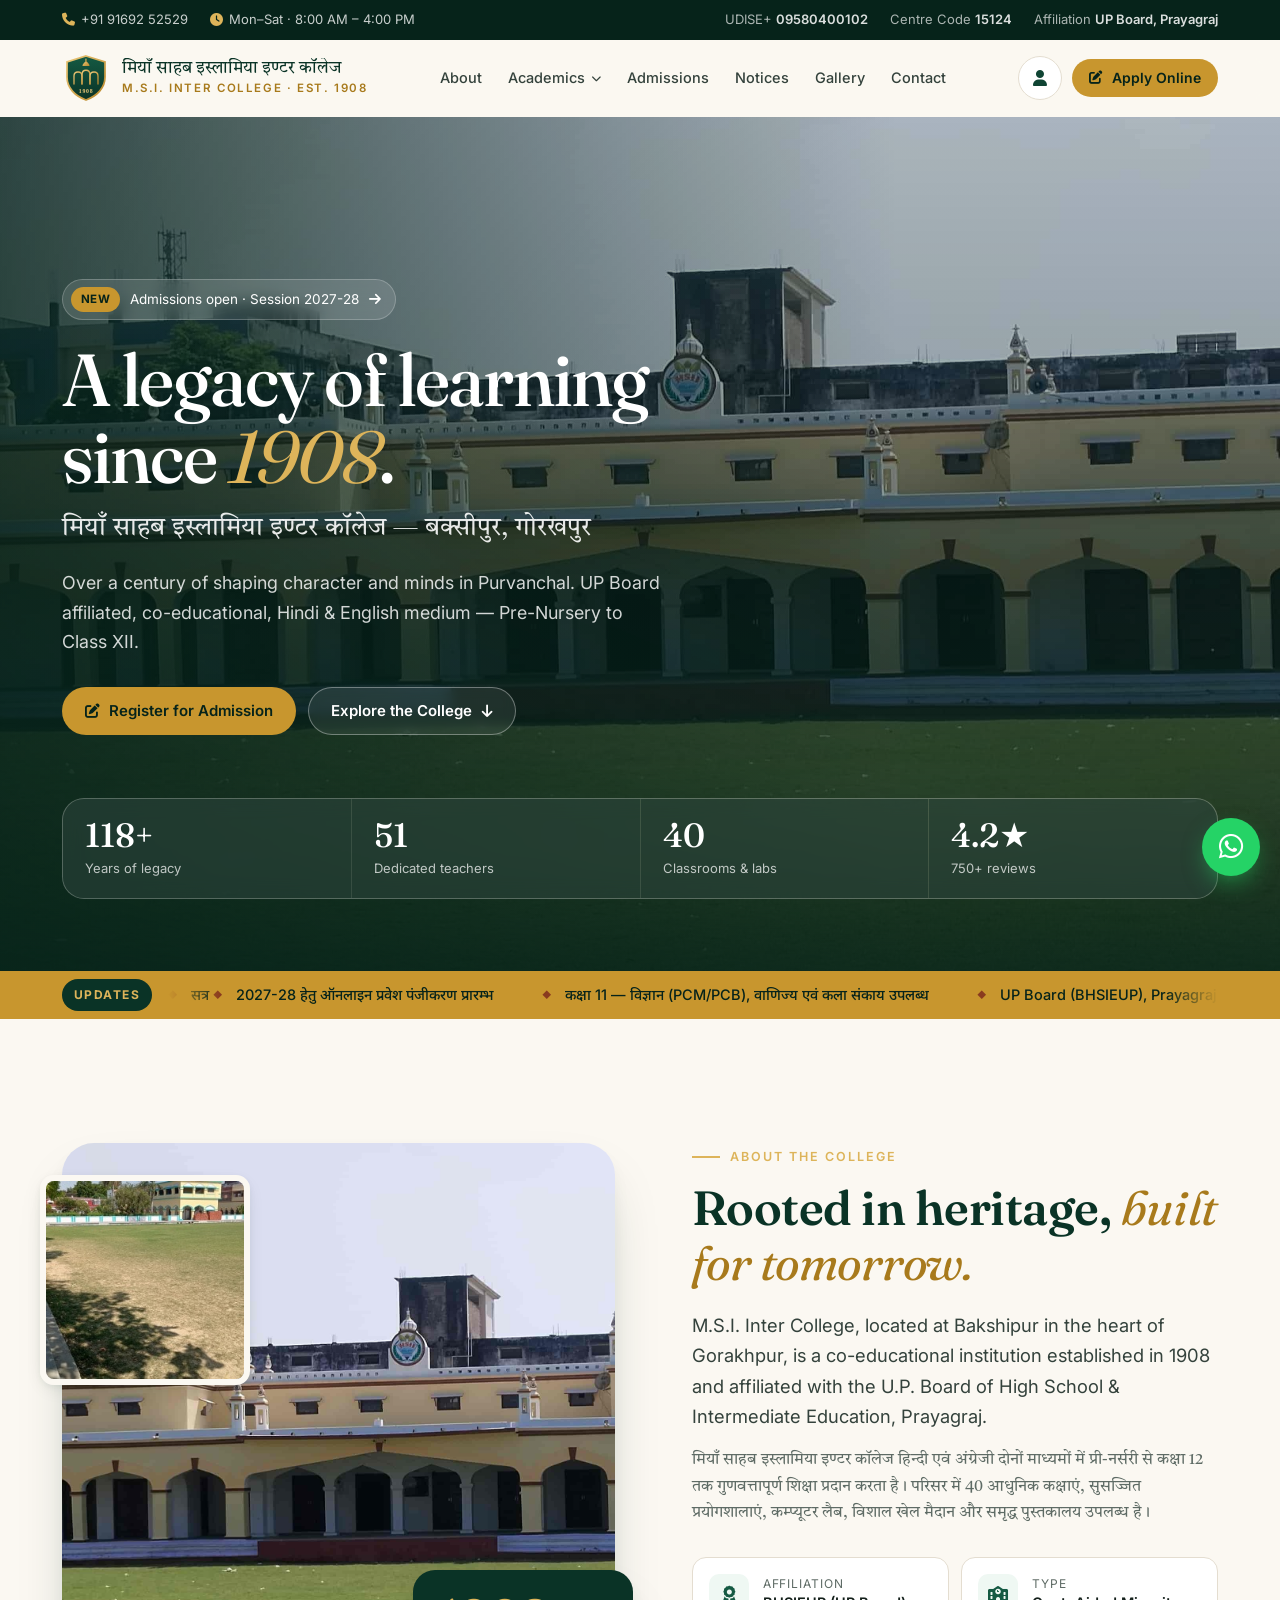
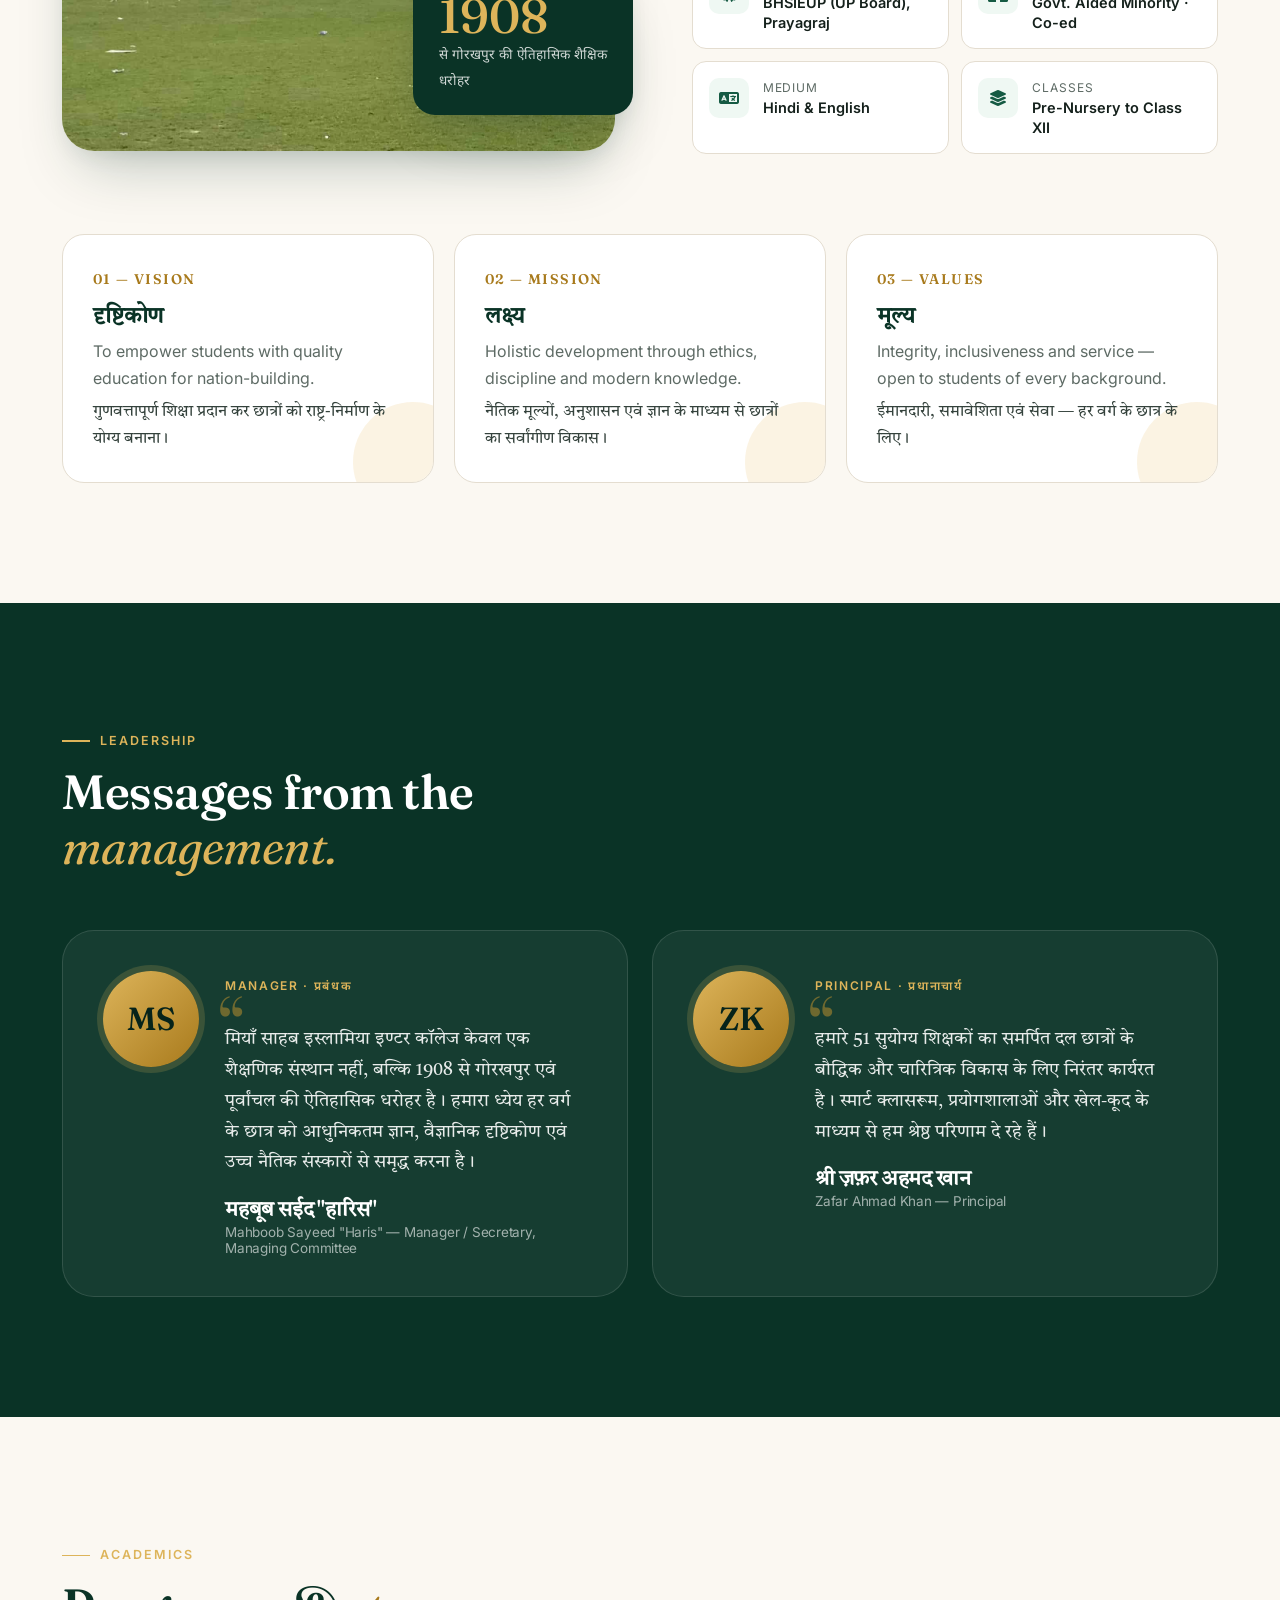
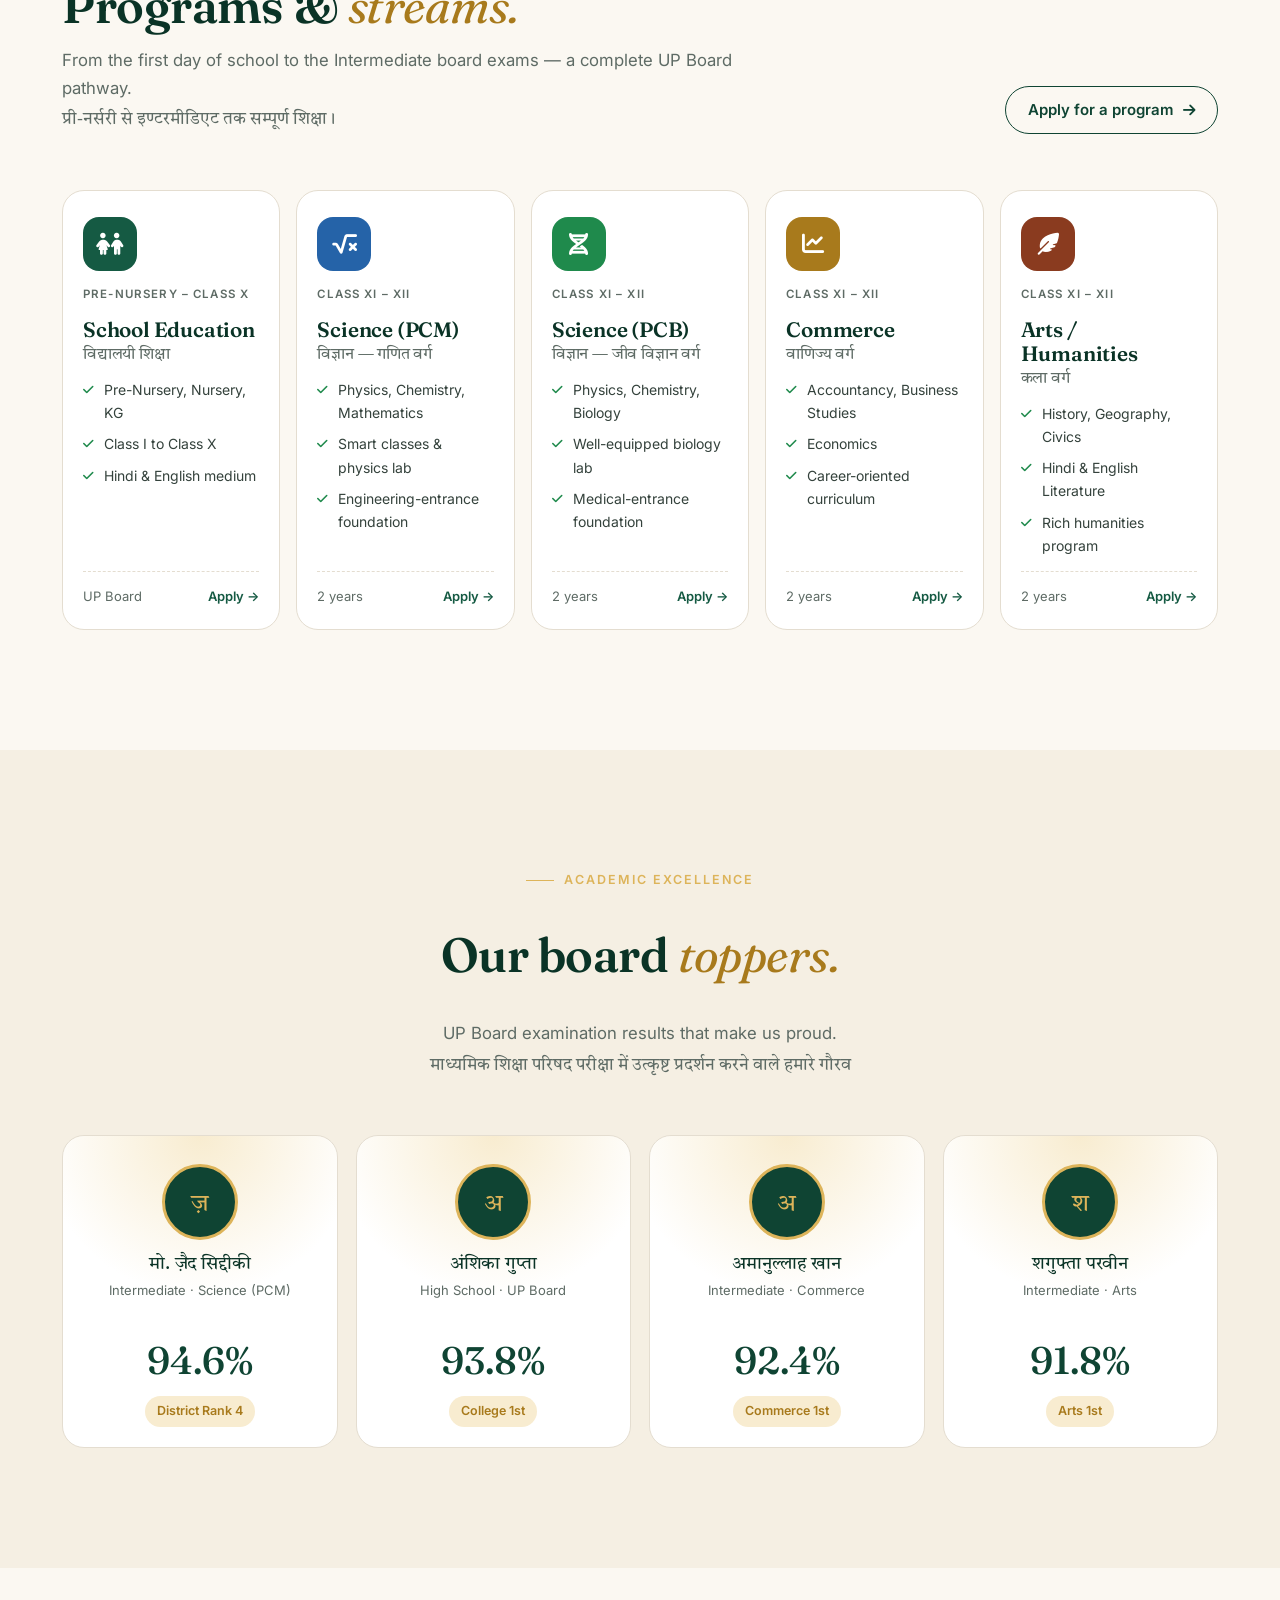
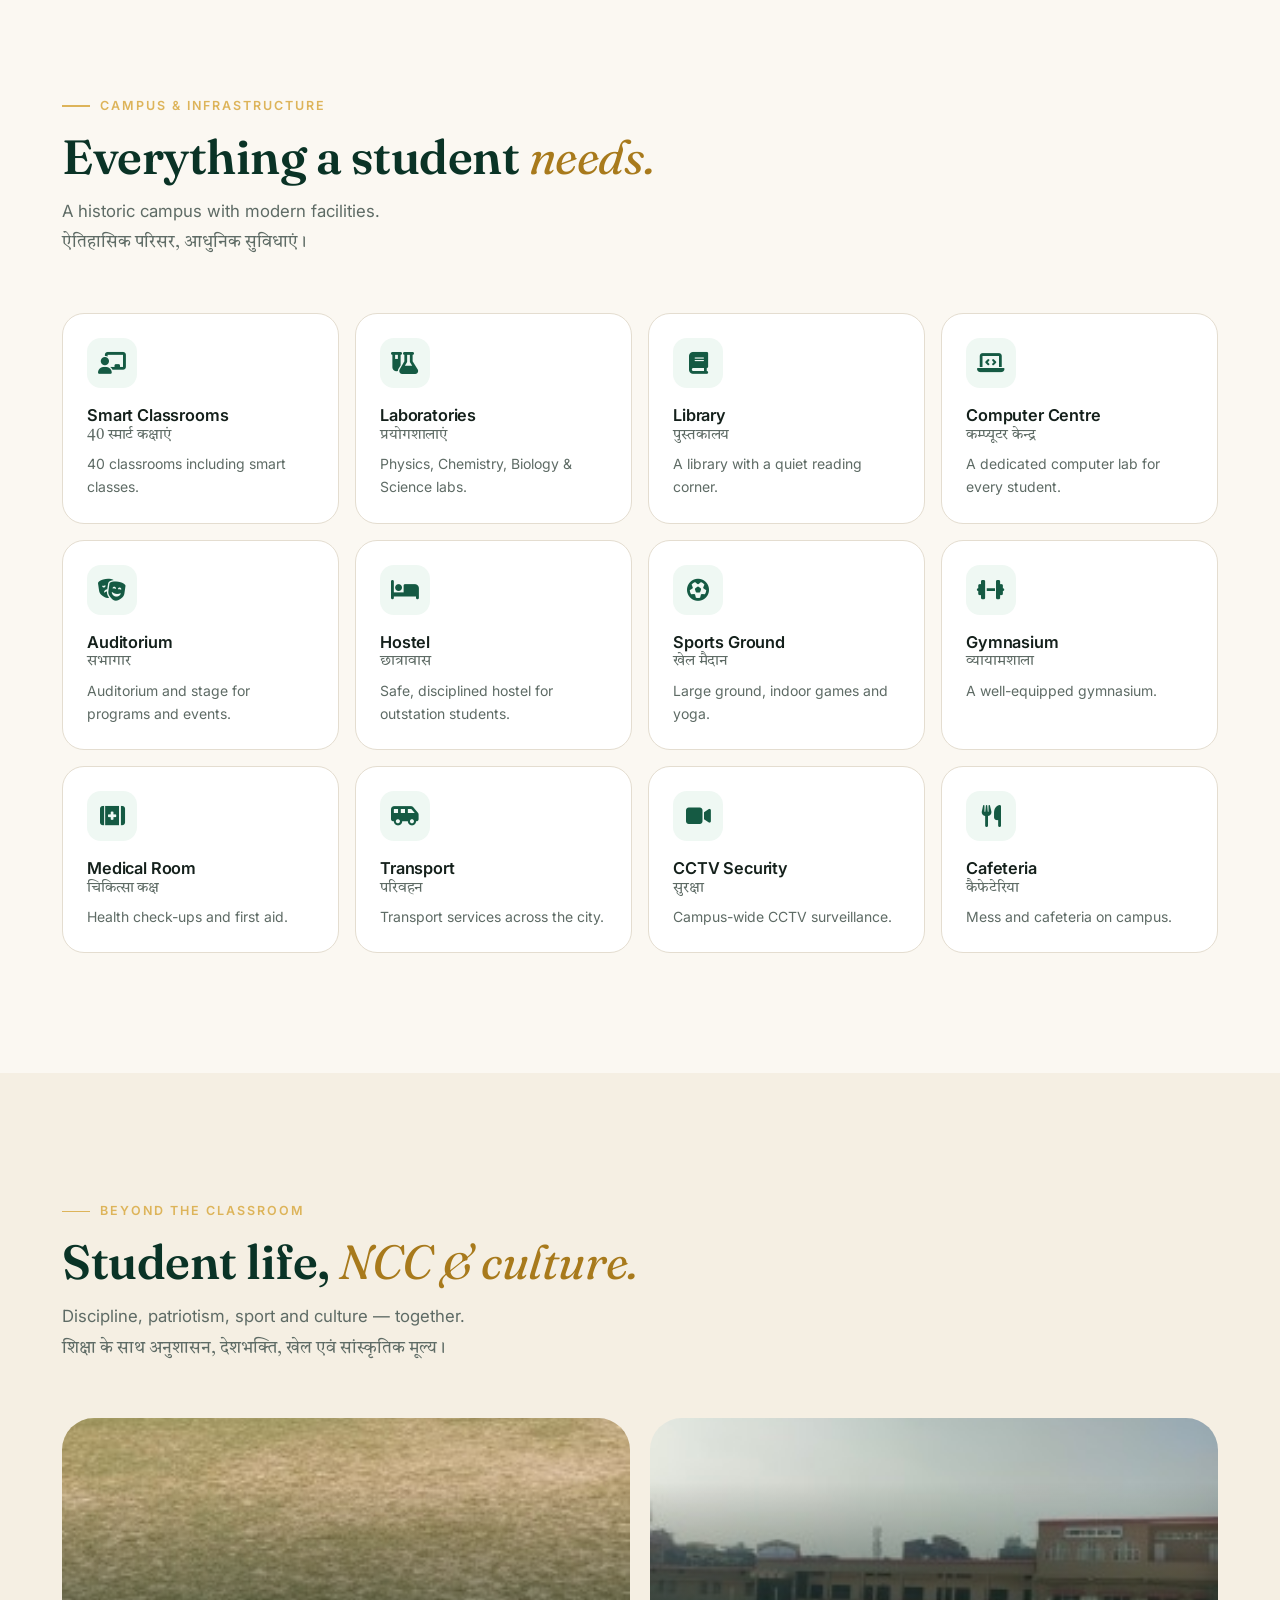
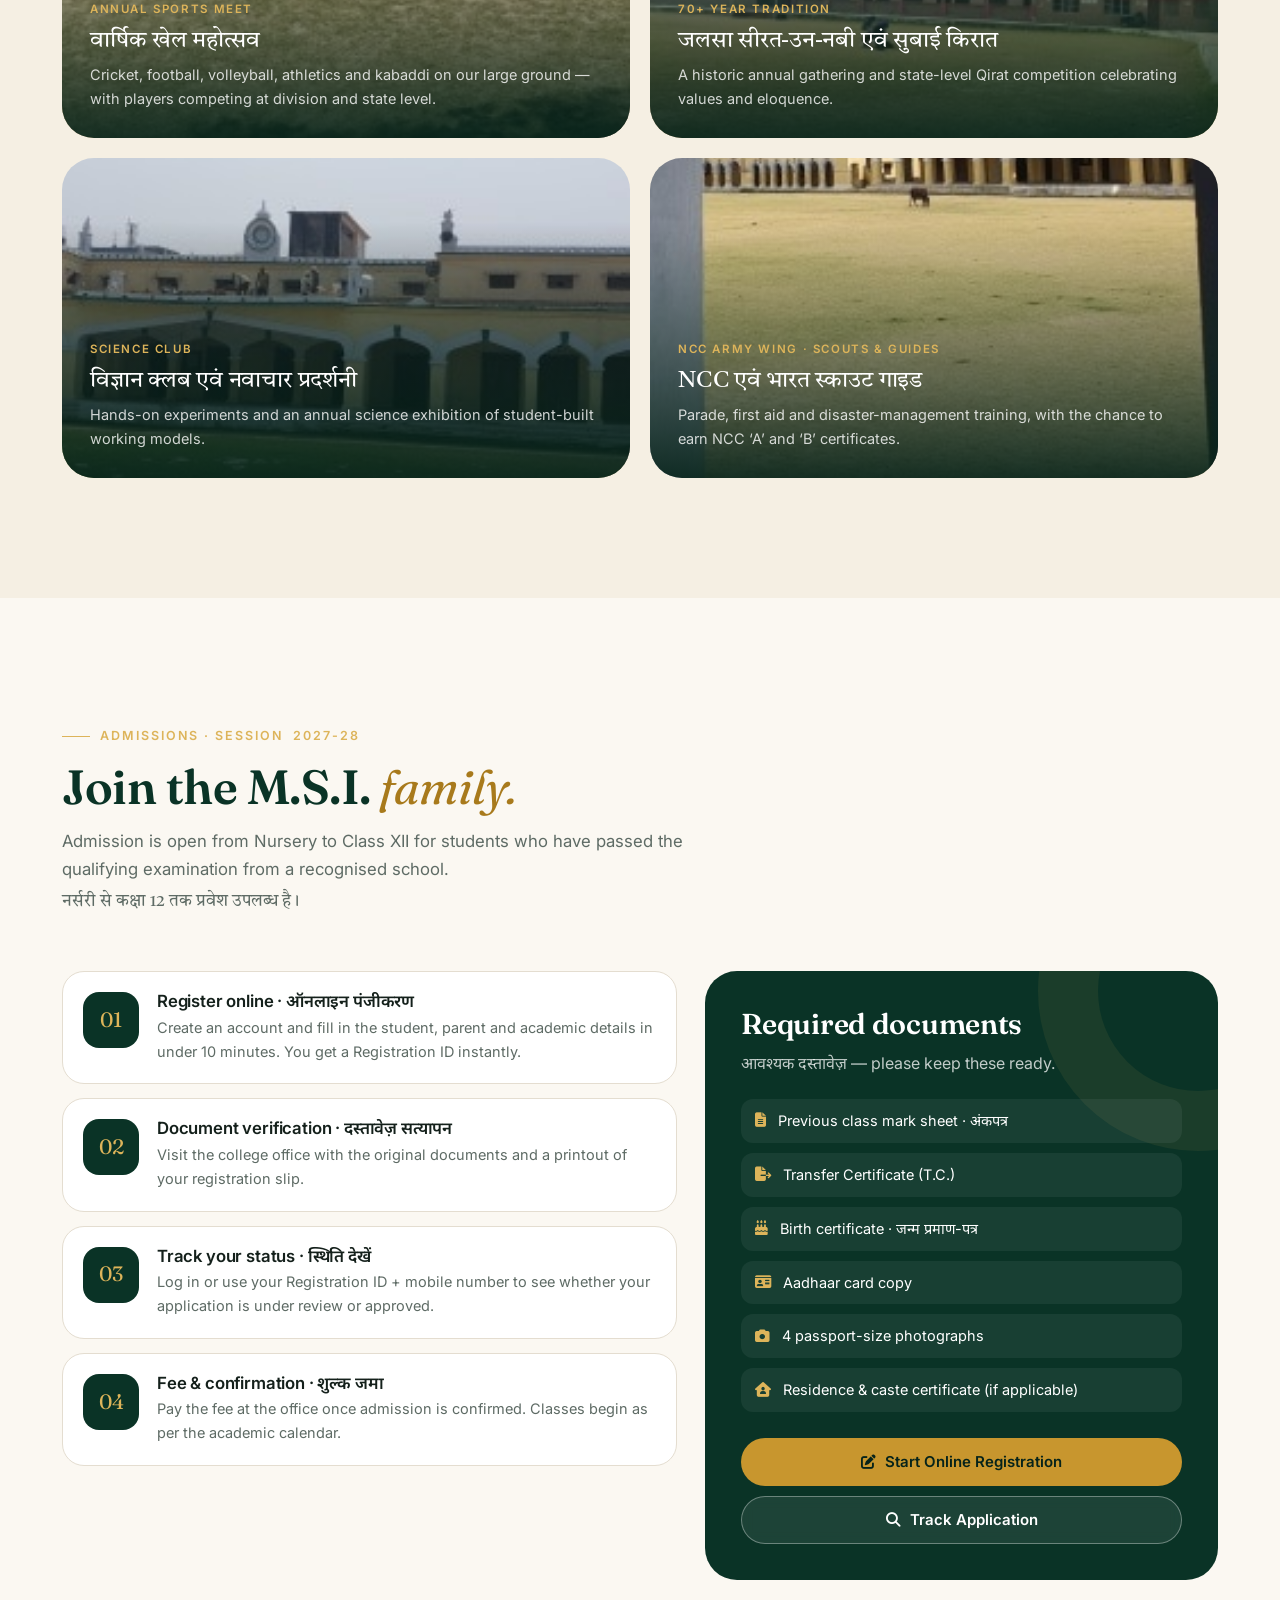
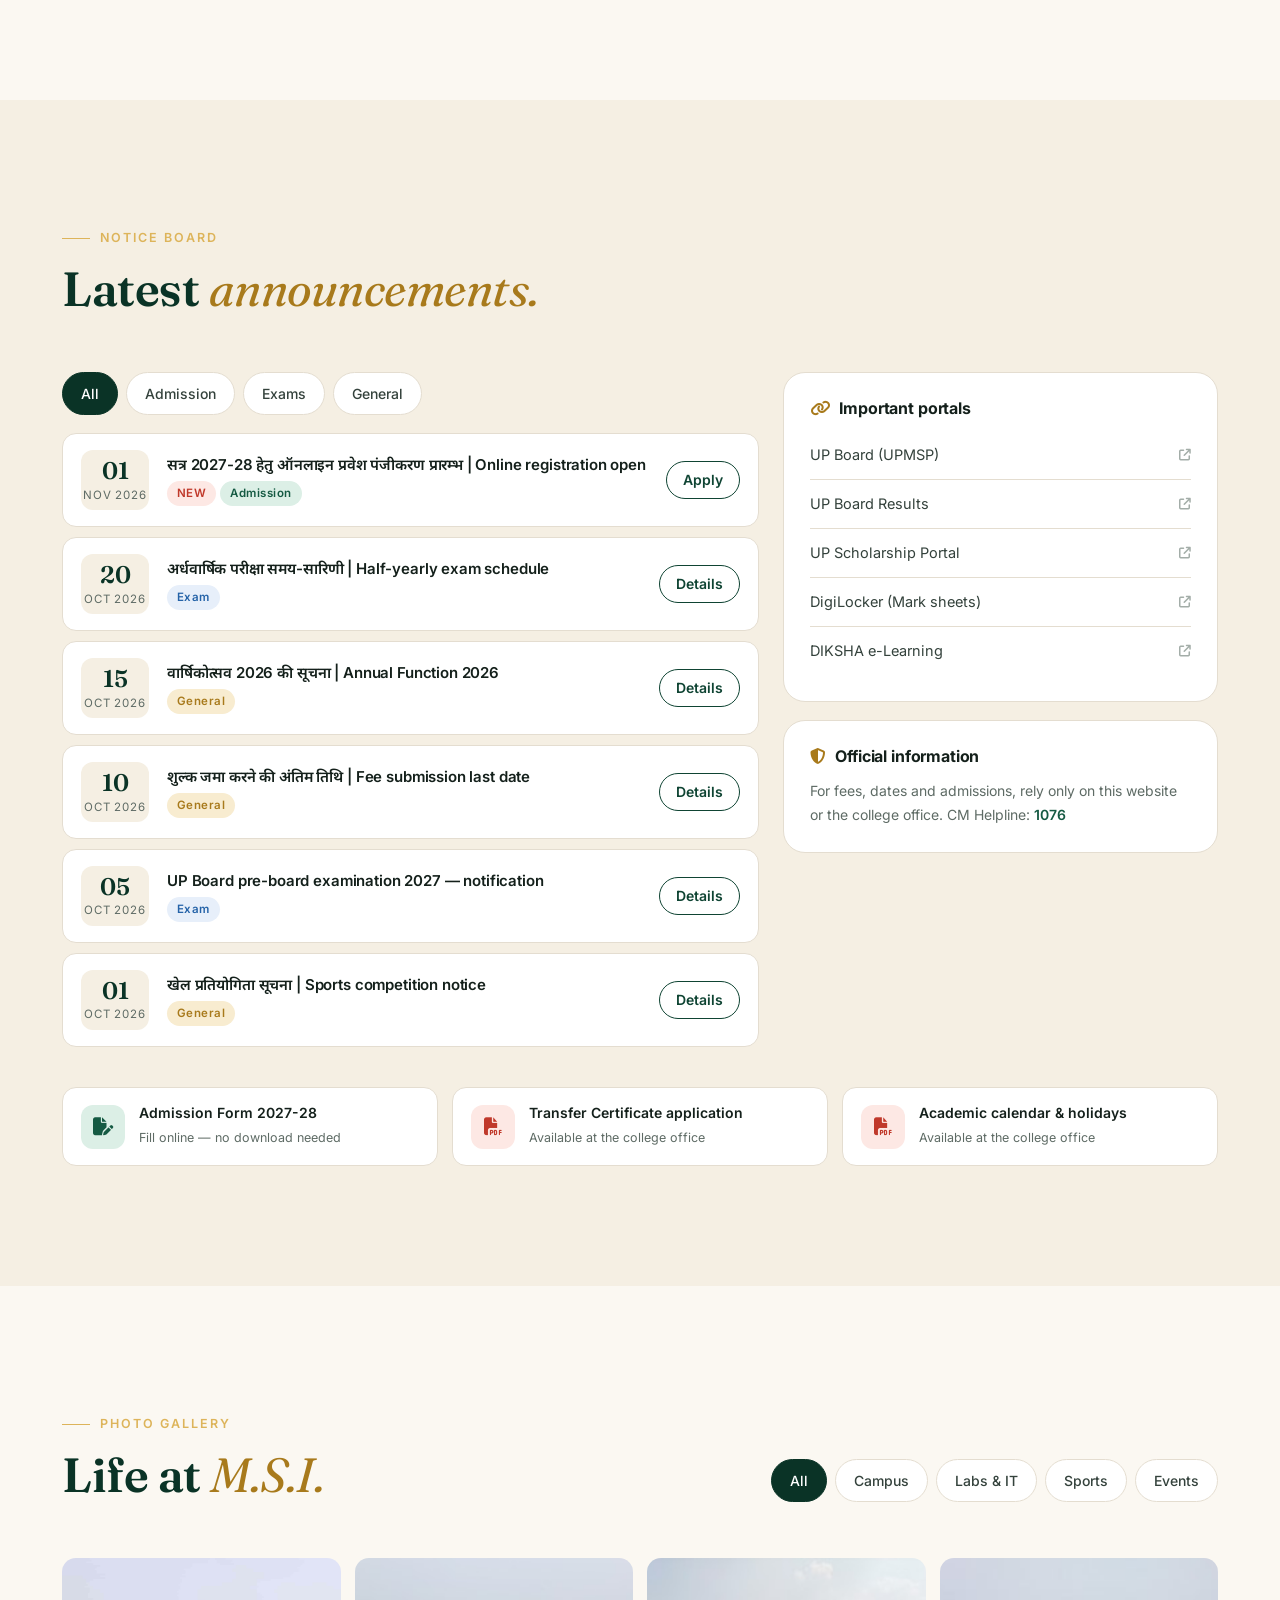
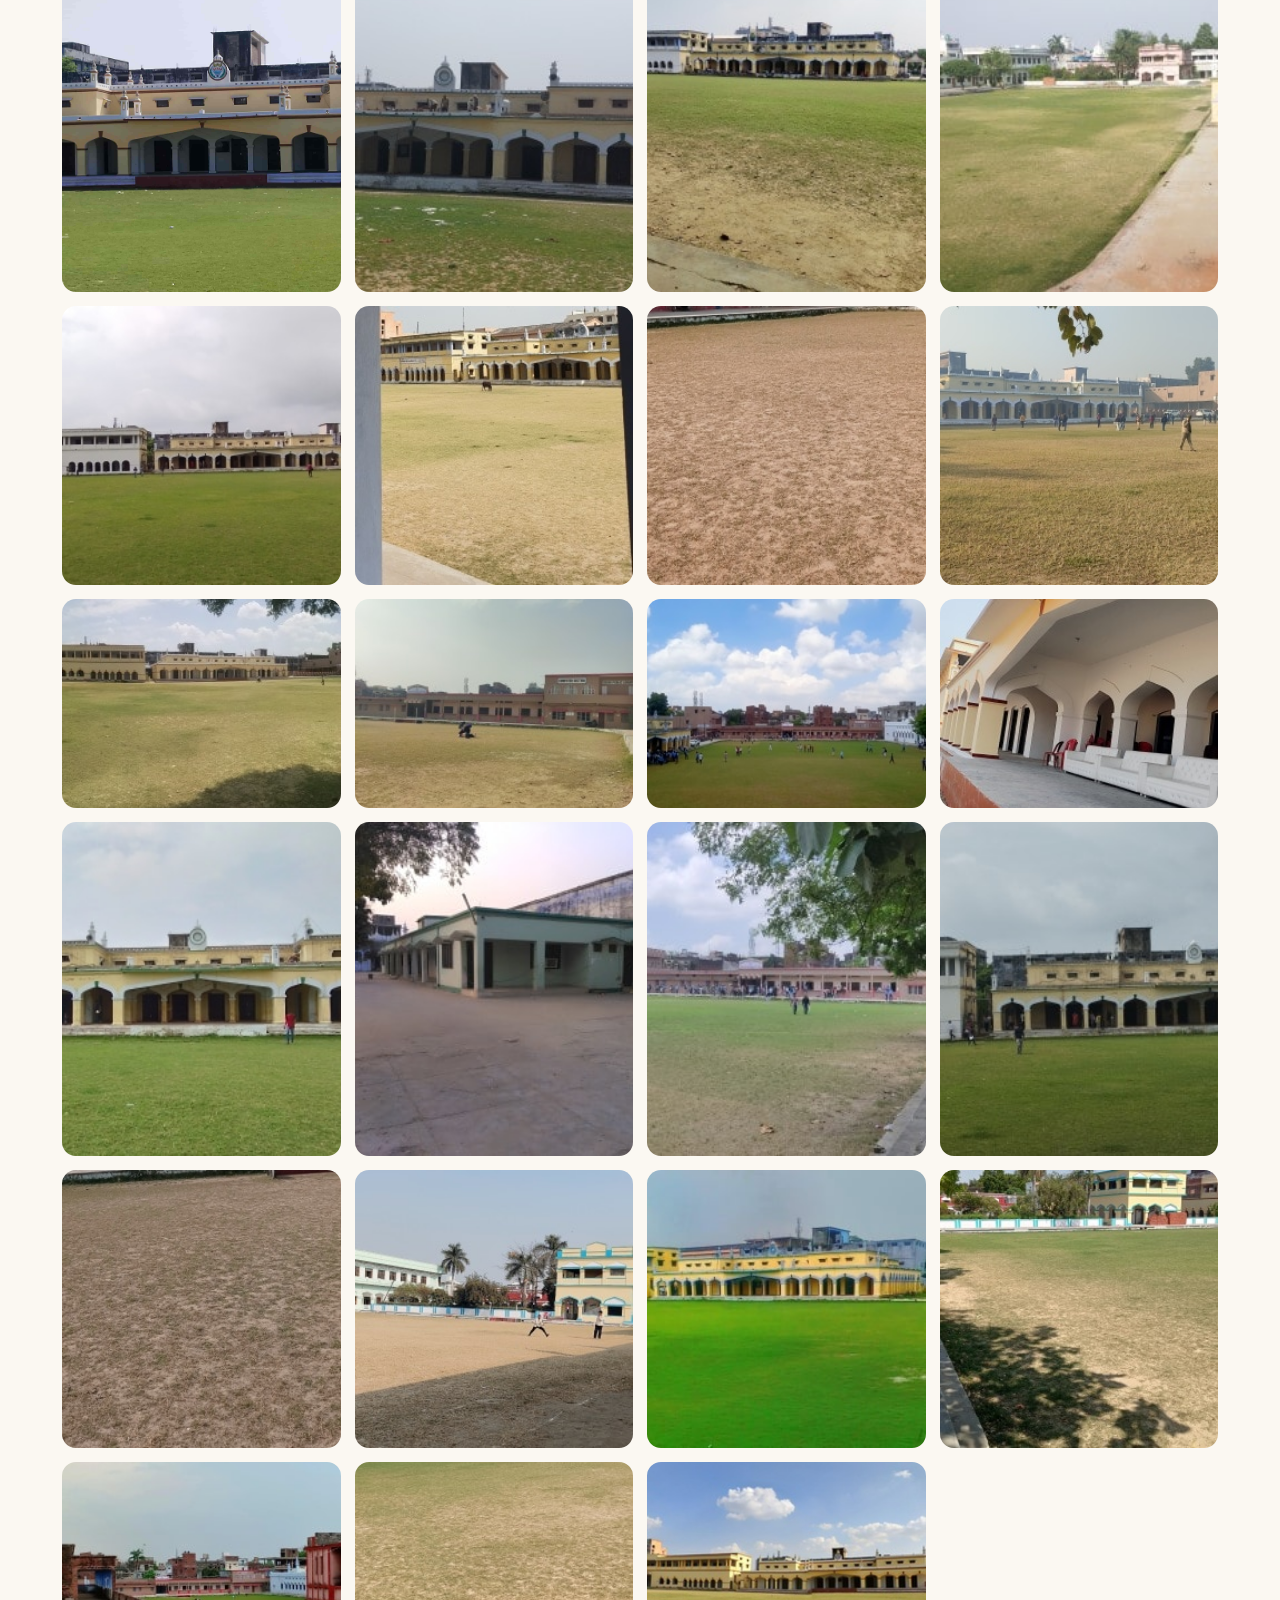
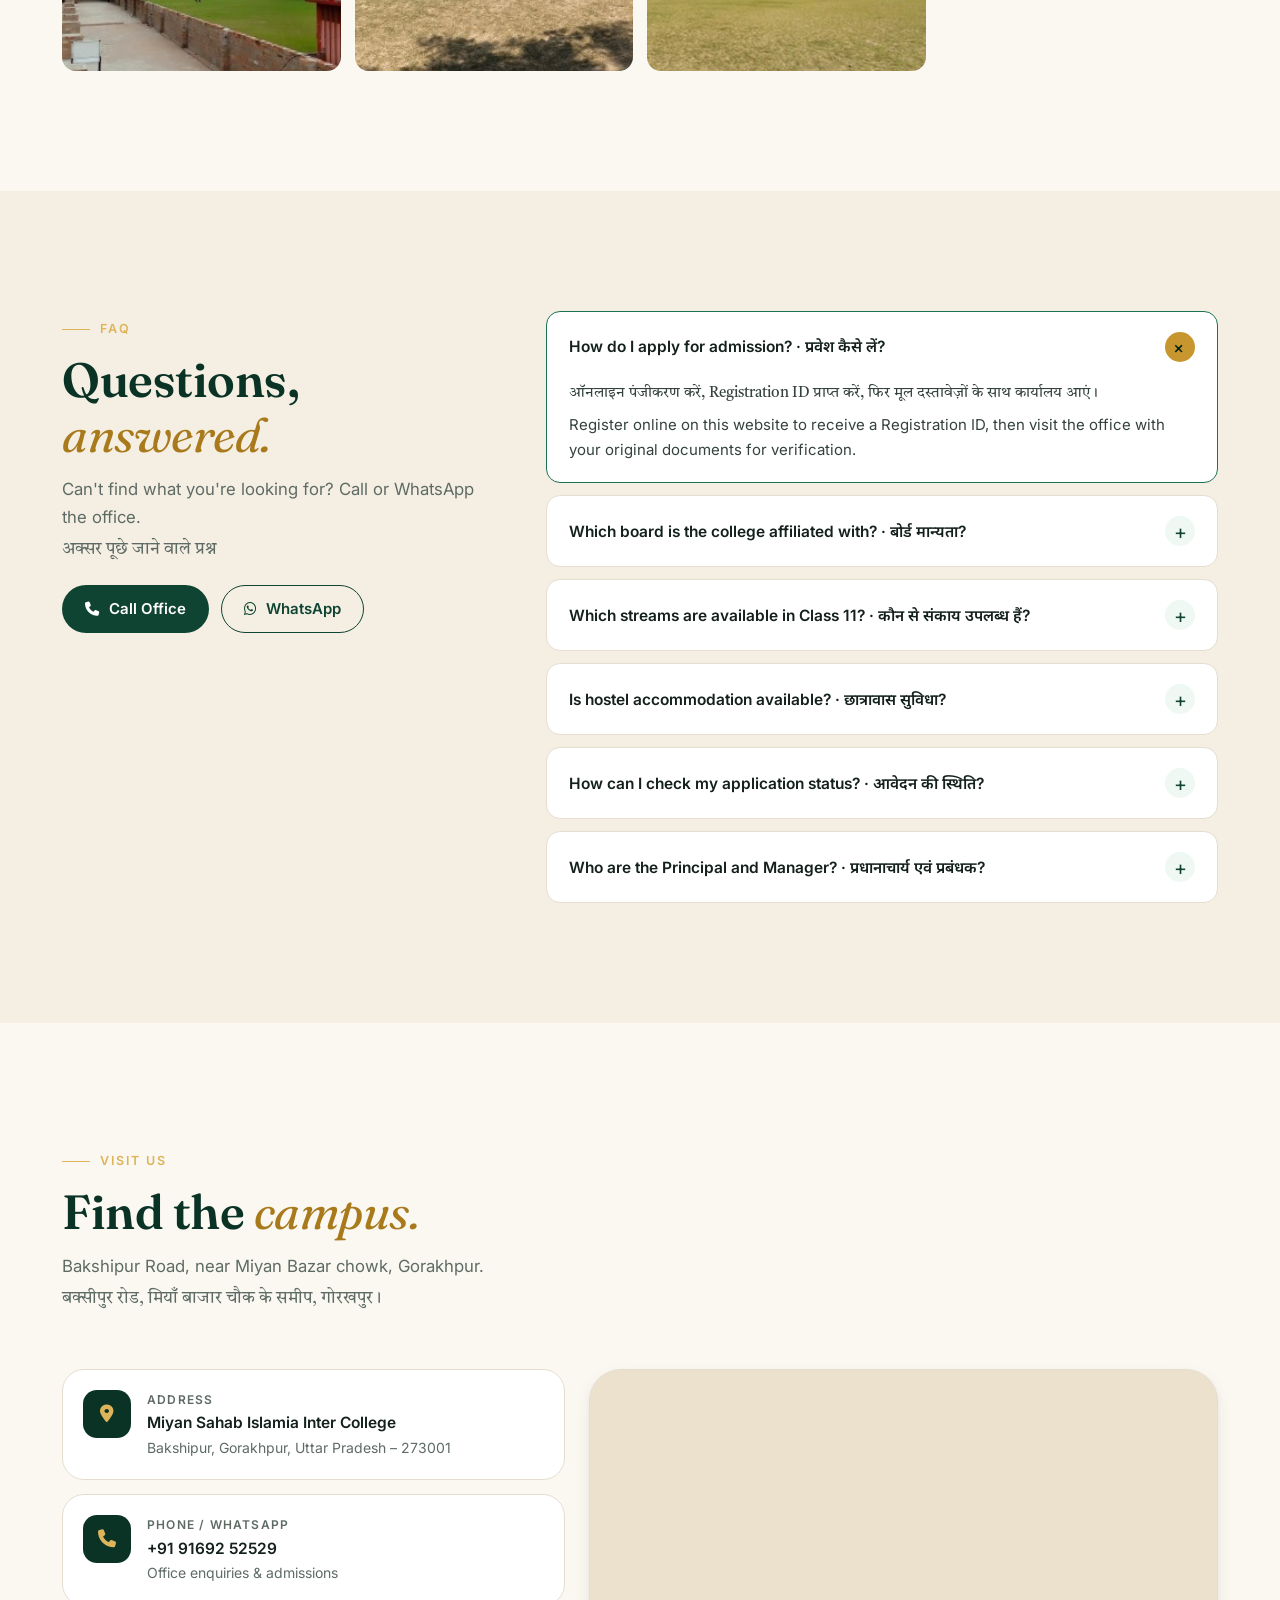
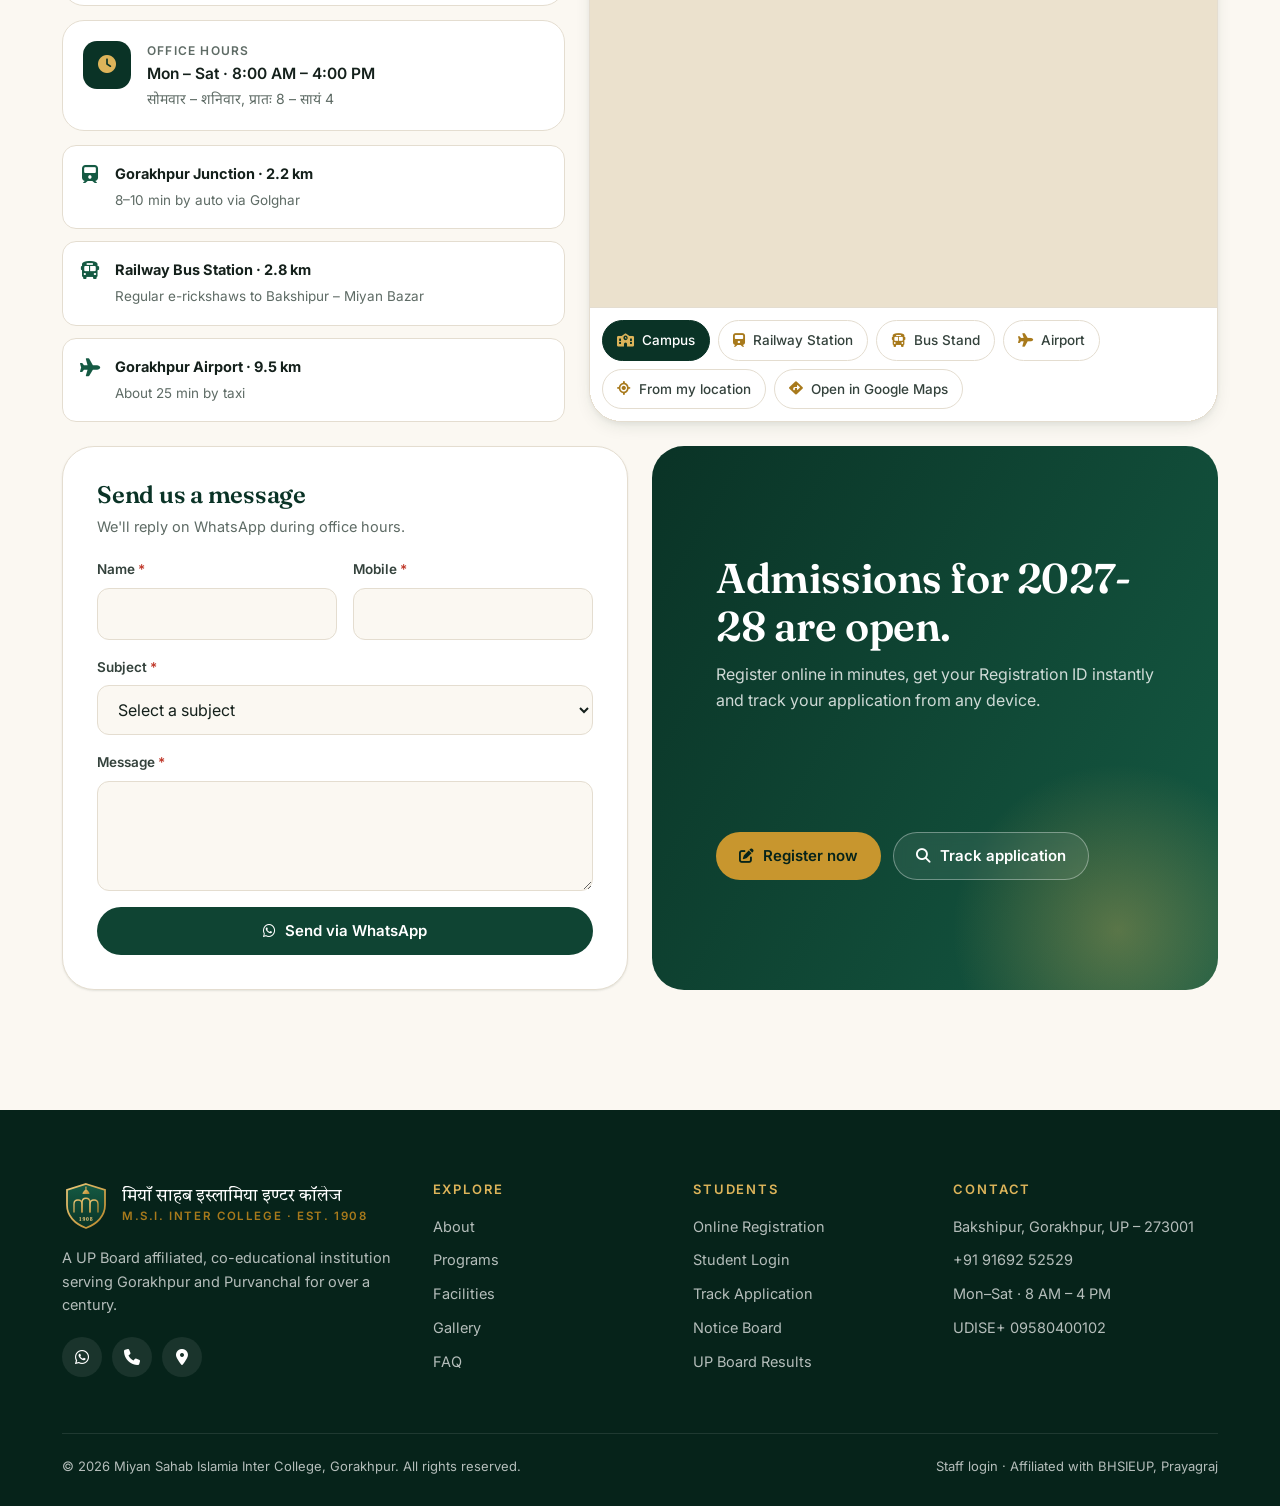
==== commit 86e8ecac: "Redesign website with registration portal and Google Maps - New design system (emerald/gold palette " ====
--- a/index.html
+++ b/index.html
@@ -1,1577 +1,716 @@
 <!DOCTYPE html>
 <html lang="hi">
 <head>
-    <meta charset="UTF-8">
-    <meta name="viewport" content="width=device-width, initial-scale=1.0">
-    <meta name="description" content="Miya Sahab Islamia Inter College, Buxipur, Gorakhpur, Uttar Pradesh - Official Website. माध्यमिक शिक्षा परिषद, उत्तर प्रदेश से मान्यता प्राप्त।">
-    <meta name="keywords" content="MSI Inter College, Miya Sahab Islamia Inter College, Gorakhpur, UP Board, BHSIEUP, Buxipur, Government School UP">
-    <title>मियाँ साहब इस्लामिया इण्टर कॉलेज, बक्सीपुर, गोरखपुर | M.S.I. Inter College</title>
-    <link rel="stylesheet" href="style.css">
-    <link rel="stylesheet" href="https://cdnjs.cloudflare.com/ajax/libs/font-awesome/6.4.0/css/all.min.css">
+  <meta charset="UTF-8">
+  <meta name="viewport" content="width=device-width, initial-scale=1, viewport-fit=cover">
+  <title>M.S.I. Inter College, Gorakhpur | मियाँ साहब इस्लामिया इण्टर कॉलेज — Est. 1908</title>
+  <meta name="description" content="Miyan Sahab Islamia (M.S.I.) Inter College, Bakshipur, Gorakhpur — UP Board affiliated co-educational school since 1908. Pre-Nursery to Class XII with Science (PCM/PCB), Commerce and Arts. Online admission registration open.">
+  <meta name="theme-color" content="#0a3326">
+  <link rel="icon" href="assets/img/crest.svg" type="image/svg+xml">
+
+  <meta property="og:type" content="website">
+  <meta property="og:title" content="M.S.I. Inter College, Gorakhpur — Since 1908">
+  <meta property="og:description" content="UP Board affiliated co-educational school, Pre-Nursery to Class XII. Online admission registration open.">
+  <meta property="og:image" content="images/main.jpg">
+
+  <link rel="preconnect" href="https://fonts.googleapis.com">
+  <link rel="preconnect" href="https://fonts.gstatic.com" crossorigin>
+  <link href="https://fonts.googleapis.com/css2?family=Fraunces:ital,opsz,wght@0,9..144,400;0,9..144,500;0,9..144,600;1,9..144,400&family=Inter:wght@400;500;600;700&family=Noto+Sans+Devanagari:wght@400;500;600&family=Tiro+Devanagari+Hindi&display=swap" rel="stylesheet">
+  <link rel="stylesheet" href="https://cdnjs.cloudflare.com/ajax/libs/font-awesome/6.5.2/css/all.min.css">
+  <link rel="stylesheet" href="assets/css/main.css">
+
+  <script type="application/ld+json">
+  {
+    "@context": "https://schema.org",
+    "@type": "HighSchool",
+    "name": "Miyan Sahab Islamia Inter College",
+    "alternateName": "M.S.I. Inter College",
+    "foundingDate": "1908",
+    "telephone": "+91-9169252529",
+    "address": { "@type": "PostalAddress", "streetAddress": "Bakshipur", "addressLocality": "Gorakhpur", "addressRegion": "Uttar Pradesh", "postalCode": "273001", "addressCountry": "IN" },
+    "openingHours": "Mo-Sa 08:00-16:00"
+  }
+  </script>
 </head>
 <body>
-
-<!-- ===== TRICOLOR TOP ACCENT ===== -->
-<div class="tiranga-ribbon">
-    <div class="saffron"></div>
-    <div class="white"></div>
-    <div class="green"></div>
+<a class="skip-link" href="#main">मुख्य सामग्री पर जाएं | Skip to content</a>
+
+<!-- ============ Utility bar ============ -->
+<div class="utility-bar">
+  <div class="container">
+    <div class="utility-left">
+      <a href="tel:+919169252529"><i class="fas fa-phone"></i>+91 91692 52529</a>
+      <span class="hide-sm"><i class="fas fa-clock"></i>Mon–Sat · 8:00 AM – 4:00 PM</span>
+    </div>
+    <div class="utility-right utility-codes">
+      <span>UDISE+ <strong>09580400102</strong></span>
+      <span>Centre Code <strong>15124</strong></span>
+      <span>Affiliation <strong>UP Board, Prayagraj</strong></span>
+    </div>
+  </div>
 </div>
 
-<!-- ===== TOP UTILITY BAR ===== -->
-<div class="top-utility-bar">
-    <div class="utility-left">
-        <a href="#maincontent" class="skip-link" data-i18n="skip-link">मुख्य सामग्री पर जाएं | Skip to Content</a>
-        <span class="separator">|</span>
-        <span data-i18n="screen-reader">स्क्रीन रीडर एक्सेस</span>
-        <span class="separator">|</span>
-        <a href="#" class="font-btn" data-font="increase" onclick="changeFontSize('increase'); return false;" title="Increase Font Size" style="font-weight:700;">A+</a>
-        <a href="#" class="font-btn active" data-font="reset" onclick="changeFontSize('reset'); return false;" title="Normal Font Size" style="font-weight:500;">A</a>
-        <a href="#" class="font-btn" data-font="decrease" onclick="changeFontSize('decrease'); return false;" title="Decrease Font Size" style="font-size:11px;">A-</a>
-        <span class="separator">|</span>
-        <a href="#" class="lang-btn active" data-lang="hi" onclick="setLanguage('hi'); return false;">🇮🇳 हिन्दी</a>
-        <a href="#" class="lang-btn" data-lang="en" onclick="setLanguage('en'); return false;">🔤 English</a>
-        <span class="separator">|</span>
-        <a href="#" class="font-btn" id="contrastToggle" onclick="toggleContrast(); return false;" title="High Contrast Mode">🌓 <span data-i18n="contrast-mode">दृष्टि सुगमता</span></a>
-    </div>
-    <div class="utility-right">
-        <span data-i18n="est-label"><i class="fas fa-calendar-alt"></i> स्थापना: 1908</span>
-        <span class="separator">|</span>
-        <span><i class="fas fa-clock"></i> <span id="datetime"></span></span>
-    </div>
+<!-- ============ Header ============ -->
+<header class="site-header" id="siteHeader">
+  <div class="container header-inner">
+    <a href="#home" class="brand" aria-label="M.S.I. Inter College — Home">
+      <img src="assets/img/crest.svg" alt="" class="brand-crest" width="48" height="48">
+      <span class="brand-text">
+        <span class="brand-hi">मियाँ साहब इस्लामिया इण्टर कॉलेज</span>
+        <span class="brand-en">M.S.I. Inter College · Est. 1908</span>
+      </span>
+    </a>
+
+    <nav class="primary-nav" aria-label="Primary">
+      <a href="#about">About</a>
+      <div class="nav-drop">
+        <button type="button" aria-haspopup="true">Academics <i class="fas fa-chevron-down"></i></button>
+        <div class="nav-drop-menu">
+          <a href="#programs"><i class="fas fa-book-open"></i> Programs &amp; Streams</a>
+          <a href="#toppers"><i class="fas fa-trophy"></i> Board Toppers</a>
+          <a href="#facilities"><i class="fas fa-flask"></i> Facilities</a>
+          <a href="#life"><i class="fas fa-people-group"></i> Student Life</a>
+        </div>
+      </div>
+      <a href="#admissions">Admissions</a>
+      <a href="#notices">Notices</a>
+      <a href="#gallery" class="hide-lg">Gallery</a>
+      <a href="#contact">Contact</a>
+    </nav>
+
+    <div class="header-actions">
+      <a href="register.html#login" class="icon-btn" aria-label="Student login" title="Student login"><i class="fas fa-user"></i></a>
+      <a href="register.html" class="btn btn-gold btn-sm btn-apply-desktop"><i class="fas fa-pen-to-square"></i> Apply Online</a>
+      <button class="icon-btn menu-toggle" id="menuToggle" aria-label="Open menu" aria-expanded="false" aria-controls="mobileDrawer"><i class="fas fa-bars"></i></button>
+    </div>
+  </div>
+</header>
+
+<!-- ============ Mobile drawer ============ -->
+<div class="mobile-drawer" id="mobileDrawer" aria-hidden="true">
+  <div class="drawer-backdrop" data-close-drawer></div>
+  <aside class="drawer-panel" role="dialog" aria-label="Menu">
+    <div class="drawer-head">
+      <a href="#home" class="brand" data-close-drawer>
+        <img src="assets/img/crest.svg" alt="" class="brand-crest" width="40" height="40">
+        <span class="brand-text"><span class="brand-hi">M.S.I. Inter College</span><span class="brand-en">Gorakhpur · 1908</span></span>
+      </a>
+      <button class="icon-btn" data-close-drawer aria-label="Close menu"><i class="fas fa-xmark"></i></button>
+    </div>
+    <nav class="drawer-nav">
+      <a href="#home" data-close-drawer><i class="fas fa-house"></i> होम | Home</a>
+      <a href="#about" data-close-drawer><i class="fas fa-landmark"></i> हमारे बारे में | About</a>
+      <a href="#leadership" data-close-drawer><i class="fas fa-user-tie"></i> नेतृत्व | Leadership</a>
+      <div class="drawer-label">Academics</div>
+      <a href="#programs" data-close-drawer><i class="fas fa-book-open"></i> पाठ्यक्रम | Programs</a>
+      <a href="#toppers" data-close-drawer><i class="fas fa-trophy"></i> मेधावी छात्र | Toppers</a>
+      <a href="#facilities" data-close-drawer><i class="fas fa-flask"></i> सुविधाएं | Facilities</a>
+      <a href="#life" data-close-drawer><i class="fas fa-people-group"></i> छात्र जीवन | Student Life</a>
+      <div class="drawer-label">Information</div>
+      <a href="#admissions" data-close-drawer><i class="fas fa-clipboard-check"></i> प्रवेश | Admissions</a>
+      <a href="#notices" data-close-drawer><i class="fas fa-bullhorn"></i> सूचना पट्ट | Notices</a>
+      <a href="#gallery" data-close-drawer><i class="fas fa-images"></i> गैलरी | Gallery</a>
+      <a href="#faq" data-close-drawer><i class="fas fa-circle-question"></i> FAQ</a>
+      <a href="#contact" data-close-drawer><i class="fas fa-location-dot"></i> संपर्क | Contact</a>
+    </nav>
+    <div class="drawer-foot">
+      <a href="register.html" class="btn btn-gold btn-block"><i class="fas fa-pen-to-square"></i> Apply Online</a>
+      <a href="register.html#login" class="btn btn-outline btn-block"><i class="fas fa-user"></i> Student Login</a>
+    </div>
+  </aside>
 </div>
 
-<!-- ===== GOV IDENTIFIER STRIP ===== -->
-<div class="gov-identifier-strip">
-    <div class="identifier-inner">
-        <span class="id-item"><i class="fas fa-landmark"></i> <strong>DIOS Code:</strong> 1042</span>
-        <span class="id-item"><i class="fas fa-hashtag"></i> <strong>Center Code:</strong> 15124</span>
-        <span class="id-item"><i class="fas fa-fingerprint"></i> <strong>UDISE+ Code:</strong> 09580400102</span>
-        <span class="id-item"><i class="fas fa-certificate"></i> <strong>Affiliation:</strong> BHSIEUP Prayagraj</span>
-        <span class="id-item highlight"><i class="fas fa-shield-alt"></i> Govt. Aided Minority Institution</span>
-    </div>
+<main id="main">
+
+  <!-- ============ Hero ============ -->
+  <section class="hero" id="home">
+    <div class="hero-media">
+      <img src="images/main.jpg" alt="M.S.I. Inter College main building with its arched facade and front lawn" fetchpriority="high">
+    </div>
+    <div class="container">
+      <div class="hero-content">
+        <a href="register.html" class="hero-pill"><span class="dot">NEW</span> <span>Admissions open · Session <span data-session>2027-28</span></span> <i class="fas fa-arrow-right"></i></a>
+        <h1>A legacy of learning<br>since <em>1908</em>.</h1>
+        <p class="hero-hi">मियाँ साहब इस्लामिया इण्टर कॉलेज — बक्सीपुर, गोरखपुर</p>
+        <p class="hero-lead">Over a century of shaping character and minds in Purvanchal. UP Board affiliated, co-educational, Hindi &amp; English medium — Pre-Nursery to Class XII.</p>
+        <div class="hero-cta">
+          <a href="register.html" class="btn btn-gold"><i class="fas fa-pen-to-square"></i> Register for Admission</a>
+          <a href="#about" class="btn btn-ghost-light">Explore the College <i class="fas fa-arrow-down"></i></a>
+        </div>
+      </div>
+      <div class="hero-meta">
+        <div><strong data-count="118" data-suffix="+">118+</strong><span>Years of legacy</span></div>
+        <div><strong data-count="51">51</strong><span>Dedicated teachers</span></div>
+        <div><strong data-count="40">40</strong><span>Classrooms &amp; labs</span></div>
+        <div><strong>4.2★</strong><span>750+ reviews</span></div>
+      </div>
+    </div>
+  </section>
+
+  <!-- ============ Ticker ============ -->
+  <div class="ticker" aria-label="Announcements">
+    <div class="container">
+      <span class="ticker-label">Updates</span>
+      <div class="ticker-track">
+        <div class="ticker-items">
+          <span>सत्र <span data-session>2027-28</span> हेतु ऑनलाइन प्रवेश पंजीकरण प्रारम्भ</span>
+          <span>कक्षा 11 — विज्ञान (PCM/PCB), वाणिज्य एवं कला संकाय उपलब्ध</span>
+          <span>UP Board (BHSIEUP), Prayagraj से मान्यता प्राप्त</span>
+          <span>40 सुसज्जित कक्षाएं एवं स्मार्ट क्लासरूम</span>
+          <span>वार्षिकोत्सव का आयोजन शीघ्र</span>
+          <span>सत्र <span data-session>2027-28</span> हेतु ऑनलाइन प्रवेश पंजीकरण प्रारम्भ</span>
+          <span>कक्षा 11 — विज्ञान (PCM/PCB), वाणिज्य एवं कला संकाय उपलब्ध</span>
+          <span>UP Board (BHSIEUP), Prayagraj से मान्यता प्राप्त</span>
+          <span>40 सुसज्जित कक्षाएं एवं स्मार्ट क्लासरूम</span>
+          <span>वार्षिकोत्सव का आयोजन शीघ्र</span>
+        </div>
+      </div>
+    </div>
+  </div>
+
+  <!-- ============ About ============ -->
+  <section class="section" id="about">
+    <div class="container">
+      <div class="about-grid">
+        <div class="about-visual reveal">
+          <div class="frame"><img src="images/main.jpg" alt="Main campus building, Bakshipur" loading="lazy" style="object-position: 35% center"></div>
+          <div class="about-thumb"><img src="images/school_photo_20.jpg" alt="Students at morning assembly" loading="lazy"></div>
+          <div class="about-badge"><strong>1908</strong><span>से गोरखपुर की ऐतिहासिक शैक्षिक धरोहर</span></div>
+        </div>
+        <div class="about-copy reveal reveal-delay-1">
+          <span class="eyebrow">About the College</span>
+          <h2 class="section-title">Rooted in heritage, <em>built for tomorrow.</em></h2>
+          <p class="lead" style="margin-top:20px">M.S.I. Inter College, located at Bakshipur in the heart of Gorakhpur, is a co-educational institution established in 1908 and affiliated with the U.P. Board of High School &amp; Intermediate Education, Prayagraj.</p>
+          <p class="hi">मियाँ साहब इस्लामिया इण्टर कॉलेज हिन्दी एवं अंग्रेजी दोनों माध्यमों में प्री-नर्सरी से कक्षा 12 तक गुणवत्तापूर्ण शिक्षा प्रदान करता है। परिसर में 40 आधुनिक कक्षाएं, सुसज्जित प्रयोगशालाएं, कम्प्यूटर लैब, विशाल खेल मैदान और समृद्ध पुस्तकालय उपलब्ध है।</p>
+          <div class="fact-list">
+            <div class="fact"><i class="fas fa-award"></i><div><small>Affiliation</small><strong>BHSIEUP (UP Board), Prayagraj</strong></div></div>
+            <div class="fact"><i class="fas fa-school"></i><div><small>Type</small><strong>Govt. Aided Minority · Co-ed</strong></div></div>
+            <div class="fact"><i class="fas fa-language"></i><div><small>Medium</small><strong>Hindi &amp; English</strong></div></div>
+            <div class="fact"><i class="fas fa-layer-group"></i><div><small>Classes</small><strong>Pre-Nursery to Class XII</strong></div></div>
+          </div>
+        </div>
+      </div>
+
+      <div class="pillars">
+        <article class="pillar reveal">
+          <span class="num">01 — VISION</span>
+          <h3>दृष्टिकोण</h3>
+          <p>To empower students with quality education for nation-building.</p>
+          <p class="hi">गुणवत्तापूर्ण शिक्षा प्रदान कर छात्रों को राष्ट्र-निर्माण के योग्य बनाना।</p>
+        </article>
+        <article class="pillar reveal reveal-delay-1">
+          <span class="num">02 — MISSION</span>
+          <h3>लक्ष्य</h3>
+          <p>Holistic development through ethics, discipline and modern knowledge.</p>
+          <p class="hi">नैतिक मूल्यों, अनुशासन एवं ज्ञान के माध्यम से छात्रों का सर्वांगीण विकास।</p>
+        </article>
+        <article class="pillar reveal reveal-delay-2">
+          <span class="num">03 — VALUES</span>
+          <h3>मूल्य</h3>
+          <p>Integrity, inclusiveness and service — open to students of every background.</p>
+          <p class="hi">ईमानदारी, समावेशिता एवं सेवा — हर वर्ग के छात्र के लिए।</p>
+        </article>
+      </div>
+    </div>
+  </section>
+
+  <!-- ============ Leadership ============ -->
+  <section class="section section-dark" id="leadership">
+    <div class="container">
+      <div class="section-head">
+        <div>
+          <span class="eyebrow">Leadership</span>
+          <h2 class="section-title">Messages from the <em>management.</em></h2>
+        </div>
+      </div>
+      <div class="leaders">
+        <article class="leader reveal">
+          <div class="leader-avatar" aria-hidden="true">MS</div>
+          <div>
+            <span class="leader-role">Manager · प्रबंधक</span>
+            <blockquote style="margin-top:28px">मियाँ साहब इस्लामिया इण्टर कॉलेज केवल एक शैक्षणिक संस्थान नहीं, बल्कि 1908 से गोरखपुर एवं पूर्वांचल की ऐतिहासिक धरोहर है। हमारा ध्येय हर वर्ग के छात्र को आधुनिकतम ज्ञान, वैज्ञानिक दृष्टिकोण एवं उच्च नैतिक संस्कारों से समृद्ध करना है।</blockquote>
+            <h3 class="leader-name">महबूब सईद "हारिस"<small>Mahboob Sayeed "Haris" — Manager / Secretary, Managing Committee</small></h3>
+          </div>
+        </article>
+        <article class="leader reveal reveal-delay-1">
+          <div class="leader-avatar" aria-hidden="true">ZK</div>
+          <div>
+            <span class="leader-role">Principal · प्रधानाचार्य</span>
+            <blockquote style="margin-top:28px">हमारे 51 सुयोग्य शिक्षकों का समर्पित दल छात्रों के बौद्धिक और चारित्रिक विकास के लिए निरंतर कार्यरत है। स्मार्ट क्लासरूम, प्रयोगशालाओं और खेल-कूद के माध्यम से हम श्रेष्ठ परिणाम दे रहे हैं।</blockquote>
+            <h3 class="leader-name">श्री ज़फ़र अहमद खान<small>Zafar Ahmad Khan — Principal</small></h3>
+          </div>
+        </article>
+      </div>
+    </div>
+  </section>
+
+  <!-- ============ Programs ============ -->
+  <section class="section" id="programs">
+    <div class="container">
+      <div class="section-head">
+        <div>
+          <span class="eyebrow">Academics</span>
+          <h2 class="section-title">Programs &amp; <em>streams.</em></h2>
+          <p class="section-sub">From the first day of school to the Intermediate board exams — a complete UP Board pathway.<span class="hi">प्री-नर्सरी से इण्टरमीडिएट तक सम्पूर्ण शिक्षा।</span></p>
+        </div>
+        <a href="register.html" class="btn btn-outline">Apply for a program <i class="fas fa-arrow-right"></i></a>
+      </div>
+      <div class="programs">
+        <article class="program reveal">
+          <div class="program-icon"><i class="fas fa-children"></i></div>
+          <span class="tag">Pre-Nursery – Class X</span>
+          <h3>School Education<span class="hi">विद्यालयी शिक्षा</span></h3>
+          <ul>
+            <li><i class="fas fa-check"></i> Pre-Nursery, Nursery, KG</li>
+            <li><i class="fas fa-check"></i> Class I to Class X</li>
+            <li><i class="fas fa-check"></i> Hindi &amp; English medium</li>
+          </ul>
+          <div class="program-foot"><span>UP Board</span><a href="register.html">Apply →</a></div>
+        </article>
+        <article class="program reveal reveal-delay-1">
+          <div class="program-icon"><i class="fas fa-square-root-variable"></i></div>
+          <span class="tag">Class XI – XII</span>
+          <h3>Science (PCM)<span class="hi">विज्ञान — गणित वर्ग</span></h3>
+          <ul>
+            <li><i class="fas fa-check"></i> Physics, Chemistry, Mathematics</li>
+            <li><i class="fas fa-check"></i> Smart classes &amp; physics lab</li>
+            <li><i class="fas fa-check"></i> Engineering-entrance foundation</li>
+          </ul>
+          <div class="program-foot"><span>2 years</span><a href="register.html">Apply →</a></div>
+        </article>
+        <article class="program reveal reveal-delay-2">
+          <div class="program-icon"><i class="fas fa-dna"></i></div>
+          <span class="tag">Class XI – XII</span>
+          <h3>Science (PCB)<span class="hi">विज्ञान — जीव विज्ञान वर्ग</span></h3>
+          <ul>
+            <li><i class="fas fa-check"></i> Physics, Chemistry, Biology</li>
+            <li><i class="fas fa-check"></i> Well-equipped biology lab</li>
+            <li><i class="fas fa-check"></i> Medical-entrance foundation</li>
+          </ul>
+          <div class="program-foot"><span>2 years</span><a href="register.html">Apply →</a></div>
+        </article>
+        <article class="program reveal reveal-delay-1">
+          <div class="program-icon"><i class="fas fa-chart-line"></i></div>
+          <span class="tag">Class XI – XII</span>
+          <h3>Commerce<span class="hi">वाणिज्य वर्ग</span></h3>
+          <ul>
+            <li><i class="fas fa-check"></i> Accountancy, Business Studies</li>
+            <li><i class="fas fa-check"></i> Economics</li>
+            <li><i class="fas fa-check"></i> Career-oriented curriculum</li>
+          </ul>
+          <div class="program-foot"><span>2 years</span><a href="register.html">Apply →</a></div>
+        </article>
+        <article class="program reveal reveal-delay-2">
+          <div class="program-icon"><i class="fas fa-feather-pointed"></i></div>
+          <span class="tag">Class XI – XII</span>
+          <h3>Arts / Humanities<span class="hi">कला वर्ग</span></h3>
+          <ul>
+            <li><i class="fas fa-check"></i> History, Geography, Civics</li>
+            <li><i class="fas fa-check"></i> Hindi &amp; English Literature</li>
+            <li><i class="fas fa-check"></i> Rich humanities program</li>
+          </ul>
+          <div class="program-foot"><span>2 years</span><a href="register.html">Apply →</a></div>
+        </article>
+      </div>
+    </div>
+  </section>
+
+  <!-- ============ Toppers ============ -->
+  <section class="section section-alt" id="toppers">
+    <div class="container">
+      <div class="section-head center">
+        <span class="eyebrow">Academic Excellence</span>
+        <h2 class="section-title">Our board <em>toppers.</em></h2>
+        <p class="section-sub">UP Board examination results that make us proud.<span class="hi">माध्यमिक शिक्षा परिषद परीक्षा में उत्कृष्ट प्रदर्शन करने वाले हमारे गौरव</span></p>
+      </div>
+      <div class="toppers">
+        <article class="topper reveal">
+          <div class="topper-top"><div class="topper-avatar">ज़</div><h3>मो. ज़ैद सिद्दीकी</h3><p>Intermediate · Science (PCM)</p></div>
+          <div class="topper-score">94.6%</div><span class="topper-rank">District Rank 4</span>
+        </article>
+        <article class="topper reveal reveal-delay-1">
+          <div class="topper-top"><div class="topper-avatar">अ</div><h3>अंशिका गुप्ता</h3><p>High School · UP Board</p></div>
+          <div class="topper-score">93.8%</div><span class="topper-rank">College 1st</span>
+        </article>
+        <article class="topper reveal reveal-delay-2">
+          <div class="topper-top"><div class="topper-avatar">अ</div><h3>अमानुल्लाह खान</h3><p>Intermediate · Commerce</p></div>
+          <div class="topper-score">92.4%</div><span class="topper-rank">Commerce 1st</span>
+        </article>
+        <article class="topper reveal reveal-delay-3">
+          <div class="topper-top"><div class="topper-avatar">श</div><h3>शगुफ्ता परवीन</h3><p>Intermediate · Arts</p></div>
+          <div class="topper-score">91.8%</div><span class="topper-rank">Arts 1st</span>
+        </article>
+      </div>
+    </div>
+  </section>
+
+  <!-- ============ Facilities ============ -->
+  <section class="section" id="facilities">
+    <div class="container">
+      <div class="section-head">
+        <div>
+          <span class="eyebrow">Campus &amp; Infrastructure</span>
+          <h2 class="section-title">Everything a student <em>needs.</em></h2>
+          <p class="section-sub">A historic campus with modern facilities.<span class="hi">ऐतिहासिक परिसर, आधुनिक सुविधाएं।</span></p>
+        </div>
+      </div>
+      <div class="facilities">
+        <div class="facility reveal"><i class="fas fa-chalkboard-user"></i><h3>Smart Classrooms<span class="hi">40 स्मार्ट कक्षाएं</span></h3><p>40 classrooms including smart classes.</p></div>
+        <div class="facility reveal reveal-delay-1"><i class="fas fa-flask-vial"></i><h3>Laboratories<span class="hi">प्रयोगशालाएं</span></h3><p>Physics, Chemistry, Biology &amp; Science labs.</p></div>
+        <div class="facility reveal reveal-delay-2"><i class="fas fa-book"></i><h3>Library<span class="hi">पुस्तकालय</span></h3><p>A library with a quiet reading corner.</p></div>
+        <div class="facility reveal reveal-delay-3"><i class="fas fa-laptop-code"></i><h3>Computer Centre<span class="hi">कम्प्यूटर केन्द्र</span></h3><p>A dedicated computer lab for every student.</p></div>
+        <div class="facility reveal"><i class="fas fa-masks-theater"></i><h3>Auditorium<span class="hi">सभागार</span></h3><p>Auditorium and stage for programs and events.</p></div>
+        <div class="facility reveal reveal-delay-1"><i class="fas fa-bed"></i><h3>Hostel<span class="hi">छात्रावास</span></h3><p>Safe, disciplined hostel for outstation students.</p></div>
+        <div class="facility reveal reveal-delay-2"><i class="fas fa-futbol"></i><h3>Sports Ground<span class="hi">खेल मैदान</span></h3><p>Large ground, indoor games and yoga.</p></div>
+        <div class="facility reveal reveal-delay-3"><i class="fas fa-dumbbell"></i><h3>Gymnasium<span class="hi">व्यायामशाला</span></h3><p>A well-equipped gymnasium.</p></div>
+        <div class="facility reveal"><i class="fas fa-kit-medical"></i><h3>Medical Room<span class="hi">चिकित्सा कक्ष</span></h3><p>Health check-ups and first aid.</p></div>
+        <div class="facility reveal reveal-delay-1"><i class="fas fa-van-shuttle"></i><h3>Transport<span class="hi">परिवहन</span></h3><p>Transport services across the city.</p></div>
+        <div class="facility reveal reveal-delay-2"><i class="fas fa-video"></i><h3>CCTV Security<span class="hi">सुरक्षा</span></h3><p>Campus-wide CCTV surveillance.</p></div>
+        <div class="facility reveal reveal-delay-3"><i class="fas fa-utensils"></i><h3>Cafeteria<span class="hi">कैफेटेरिया</span></h3><p>Mess and cafeteria on campus.</p></div>
+      </div>
+    </div>
+  </section>
+
+  <!-- ============ Student life ============ -->
+  <section class="section section-alt" id="life">
+    <div class="container">
+      <div class="section-head">
+        <div>
+          <span class="eyebrow">Beyond the Classroom</span>
+          <h2 class="section-title">Student life, <em>NCC &amp; culture.</em></h2>
+          <p class="section-sub">Discipline, patriotism, sport and culture — together.<span class="hi">शिक्षा के साथ अनुशासन, देशभक्ति, खेल एवं सांस्कृतिक मूल्य।</span></p>
+        </div>
+      </div>
+      <div class="life-grid">
+        <article class="life-card reveal">
+          <img src="images/school_photo_14.jpg" alt="Sports field" loading="lazy">
+          <div class="life-body"><span class="tag">Annual Sports Meet</span><h3>वार्षिक खेल महोत्सव</h3><p>Cricket, football, volleyball, athletics and kabaddi on our large ground — with players competing at division and state level.</p></div>
+        </article>
+        <article class="life-card reveal reveal-delay-1">
+          <img src="images/school_photo_21.jpg" alt="Annual Seerat-un-Nabi gathering" loading="lazy">
+          <div class="life-body"><span class="tag">70+ Year Tradition</span><h3>जलसा सीरत-उन-नबी एवं सुबाई किरात</h3><p>A historic annual gathering and state-level Qirat competition celebrating values and eloquence.</p></div>
+        </article>
+        <article class="life-card reveal">
+          <img src="images/school_photo_10.jpg" alt="Science lab" loading="lazy">
+          <div class="life-body"><span class="tag">Science Club</span><h3>विज्ञान क्लब एवं नवाचार प्रदर्शनी</h3><p>Hands-on experiments and an annual science exhibition of student-built working models.</p></div>
+        </article>
+        <article class="life-card reveal reveal-delay-1">
+          <img src="images/school_photo_13.jpg" alt="NCC cadets" loading="lazy">
+          <div class="life-body"><span class="tag">NCC Army Wing · Scouts &amp; Guides</span><h3>NCC एवं भारत स्काउट गाइड</h3><p>Parade, first aid and disaster-management training, with the chance to earn NCC ‘A’ and ‘B’ certificates.</p></div>
+        </article>
+      </div>
+    </div>
+  </section>
+
+  <!-- ============ Admissions ============ -->
+  <section class="section" id="admissions">
+    <div class="container">
+      <div class="section-head">
+        <div>
+          <span class="eyebrow">Admissions · Session <span data-session>2027-28</span></span>
+          <h2 class="section-title">Join the M.S.I. <em>family.</em></h2>
+          <p class="section-sub">Admission is open from Nursery to Class XII for students who have passed the qualifying examination from a recognised school.<span class="hi">नर्सरी से कक्षा 12 तक प्रवेश उपलब्ध है।</span></p>
+        </div>
+      </div>
+      <div class="admission-layout">
+        <div class="steps">
+          <div class="step reveal"><div class="step-num">01</div><div><h3>Register online · ऑनलाइन पंजीकरण</h3><p>Create an account and fill in the student, parent and academic details in under 10 minutes. You get a Registration ID instantly.</p></div></div>
+          <div class="step reveal reveal-delay-1"><div class="step-num">02</div><div><h3>Document verification · दस्तावेज़ सत्यापन</h3><p>Visit the college office with the original documents and a printout of your registration slip.</p></div></div>
+          <div class="step reveal reveal-delay-2"><div class="step-num">03</div><div><h3>Track your status · स्थिति देखें</h3><p>Log in or use your Registration ID + mobile number to see whether your application is under review or approved.</p></div></div>
+          <div class="step reveal reveal-delay-3"><div class="step-num">04</div><div><h3>Fee &amp; confirmation · शुल्क जमा</h3><p>Pay the fee at the office once admission is confirmed. Classes begin as per the academic calendar.</p></div></div>
+        </div>
+        <aside class="admission-card reveal">
+          <h3>Required documents</h3>
+          <p>आवश्यक दस्तावेज़ — please keep these ready.</p>
+          <ul class="doc-list">
+            <li><i class="fas fa-file-lines"></i> Previous class mark sheet · अंकपत्र</li>
+            <li><i class="fas fa-file-export"></i> Transfer Certificate (T.C.)</li>
+            <li><i class="fas fa-cake-candles"></i> Birth certificate · जन्म प्रमाण-पत्र</li>
+            <li><i class="fas fa-id-card"></i> Aadhaar card copy</li>
+            <li><i class="fas fa-camera"></i> 4 passport-size photographs</li>
+            <li><i class="fas fa-house-user"></i> Residence &amp; caste certificate (if applicable)</li>
+          </ul>
+          <a href="register.html" class="btn btn-gold btn-block"><i class="fas fa-pen-to-square"></i> Start Online Registration</a>
+          <a href="register.html#track" class="btn btn-ghost-light btn-block"><i class="fas fa-magnifying-glass"></i> Track Application</a>
+        </aside>
+      </div>
+    </div>
+  </section>
+
+  <!-- ============ Notices ============ -->
+  <section class="section section-alt" id="notices">
+    <div class="container">
+      <div class="section-head">
+        <div>
+          <span class="eyebrow">Notice Board</span>
+          <h2 class="section-title">Latest <em>announcements.</em></h2>
+        </div>
+      </div>
+      <div class="notice-layout">
+        <div>
+          <div class="tabs" role="tablist" aria-label="Filter notices">
+            <button class="tab active" data-notice-filter="all" role="tab" aria-selected="true">All</button>
+            <button class="tab" data-notice-filter="admission" role="tab" aria-selected="false">Admission</button>
+            <button class="tab" data-notice-filter="exam" role="tab" aria-selected="false">Exams</button>
+            <button class="tab" data-notice-filter="general" role="tab" aria-selected="false">General</button>
+          </div>
+          <div class="notice-list">
+            <article class="notice" data-cat="admission">
+              <div class="notice-date"><strong>01</strong><span>Nov 2026</span></div>
+              <div><h3>सत्र <span data-session>2027-28</span> हेतु ऑनलाइन प्रवेश पंजीकरण प्रारम्भ | Online registration open</h3><span class="chip chip-new">NEW</span> <span class="chip chip-admission">Admission</span></div>
+              <a href="register.html" class="btn btn-sm btn-outline">Apply</a>
+            </article>
+            <article class="notice" data-cat="exam">
+              <div class="notice-date"><strong>20</strong><span>Oct 2026</span></div>
+              <div><h3>अर्धवार्षिक परीक्षा समय-सारिणी | Half-yearly exam schedule</h3><span class="chip chip-exam">Exam</span></div>
+              <button class="btn btn-sm btn-outline" data-office-doc>Details</button>
+            </article>
+            <article class="notice" data-cat="general">
+              <div class="notice-date"><strong>15</strong><span>Oct 2026</span></div>
+              <div><h3>वार्षिकोत्सव 2026 की सूचना | Annual Function 2026</h3><span class="chip chip-general">General</span></div>
+              <button class="btn btn-sm btn-outline" data-office-doc>Details</button>
+            </article>
+            <article class="notice" data-cat="general">
+              <div class="notice-date"><strong>10</strong><span>Oct 2026</span></div>
+              <div><h3>शुल्क जमा करने की अंतिम तिथि | Fee submission last date</h3><span class="chip chip-general">General</span></div>
+              <button class="btn btn-sm btn-outline" data-office-doc>Details</button>
+            </article>
+            <article class="notice" data-cat="exam">
+              <div class="notice-date"><strong>05</strong><span>Oct 2026</span></div>
+              <div><h3>UP Board pre-board examination 2027 — notification</h3><span class="chip chip-exam">Exam</span></div>
+              <button class="btn btn-sm btn-outline" data-office-doc>Details</button>
+            </article>
+            <article class="notice" data-cat="general">
+              <div class="notice-date"><strong>01</strong><span>Oct 2026</span></div>
+              <div><h3>खेल प्रतियोगिता सूचना | Sports competition notice</h3><span class="chip chip-general">General</span></div>
+              <button class="btn btn-sm btn-outline" data-office-doc>Details</button>
+            </article>
+          </div>
+        </div>
+        <aside>
+          <div class="side-card">
+            <h3><i class="fas fa-link"></i> Important portals</h3>
+            <ul class="link-list">
+              <li><a href="https://upmsp.edu.in" target="_blank" rel="noopener">UP Board (UPMSP) <i class="fas fa-arrow-up-right-from-square"></i></a></li>
+              <li><a href="https://results.upmsp.edu.in" target="_blank" rel="noopener">UP Board Results <i class="fas fa-arrow-up-right-from-square"></i></a></li>
+              <li><a href="https://scholarship.up.gov.in" target="_blank" rel="noopener">UP Scholarship Portal <i class="fas fa-arrow-up-right-from-square"></i></a></li>
+              <li><a href="https://www.digilocker.gov.in" target="_blank" rel="noopener">DigiLocker (Mark sheets) <i class="fas fa-arrow-up-right-from-square"></i></a></li>
+              <li><a href="https://diksha.gov.in" target="_blank" rel="noopener">DIKSHA e-Learning <i class="fas fa-arrow-up-right-from-square"></i></a></li>
+            </ul>
+          </div>
+          <div class="side-card">
+            <h3><i class="fas fa-shield-halved"></i> Official information</h3>
+            <p style="font-size:14px;color:var(--ink-500)">For fees, dates and admissions, rely only on this website or the college office. CM Helpline: <a href="tel:1076" style="color:var(--emerald-700);font-weight:600">1076</a></p>
+          </div>
+        </aside>
+      </div>
+
+      <div class="downloads">
+        <a href="register.html" class="download"><i class="fas fa-file-pen" style="background:var(--emerald-100);color:var(--emerald-700)"></i><div><strong>Admission Form <span data-session>2027-28</span></strong><small>Fill online — no download needed</small></div></a>
+        <button type="button" class="download" data-office-doc style="text-align:left"><i class="fas fa-file-pdf"></i><div><strong>Transfer Certificate application</strong><small>Available at the college office</small></div></button>
+        <button type="button" class="download" data-office-doc style="text-align:left"><i class="fas fa-file-pdf"></i><div><strong>Academic calendar &amp; holidays</strong><small>Available at the college office</small></div></button>
+      </div>
+    </div>
+  </section>
+
+  <!-- ============ Gallery ============ -->
+  <section class="section" id="gallery">
+    <div class="container">
+      <div class="section-head">
+        <div>
+          <span class="eyebrow">Photo Gallery</span>
+          <h2 class="section-title">Life at <em>M.S.I.</em></h2>
+        </div>
+        <div class="tabs" role="tablist" aria-label="Filter photos" style="margin:0">
+          <button class="tab active" data-gallery-filter="all">All</button>
+          <button class="tab" data-gallery-filter="campus">Campus</button>
+          <button class="tab" data-gallery-filter="labs">Labs &amp; IT</button>
+          <button class="tab" data-gallery-filter="sports">Sports</button>
+          <button class="tab" data-gallery-filter="events">Events</button>
+        </div>
+      </div>
+      <div class="gallery" id="gallery-grid"><!-- rendered by main.js --></div>
+    </div>
+  </section>
+
+  <!-- ============ FAQ ============ -->
+  <section class="section section-alt" id="faq">
+    <div class="container faq-layout">
+      <div>
+        <span class="eyebrow">FAQ</span>
+        <h2 class="section-title">Questions, <em>answered.</em></h2>
+        <p class="section-sub">Can't find what you're looking for? Call or WhatsApp the office.<span class="hi">अक्सर पूछे जाने वाले प्रश्न</span></p>
+        <div class="hero-cta" style="margin-top:22px">
+          <a href="tel:+919169252529" class="btn"><i class="fas fa-phone"></i> Call Office</a>
+          <a href="https://wa.me/919169252529" target="_blank" rel="noopener" class="btn btn-outline"><i class="fab fa-whatsapp"></i> WhatsApp</a>
+        </div>
+      </div>
+      <div class="faq-list">
+        <details class="faq" open>
+          <summary>How do I apply for admission? · प्रवेश कैसे लें?</summary>
+          <div class="faq-body"><span class="hi">ऑनलाइन पंजीकरण करें, Registration ID प्राप्त करें, फिर मूल दस्तावेज़ों के साथ कार्यालय आएं।</span>Register online on this website to receive a Registration ID, then visit the office with your original documents for verification.</div>
+        </details>
+        <details class="faq">
+          <summary>Which board is the college affiliated with? · बोर्ड मान्यता?</summary>
+          <div class="faq-body"><span class="hi">माध्यमिक शिक्षा परिषद, उत्तर प्रदेश (BHSIEUP), प्रयागराज।</span>The college is affiliated with the U.P. Board of High School &amp; Intermediate Education, Prayagraj.</div>
+        </details>
+        <details class="faq">
+          <summary>Which streams are available in Class 11? · कौन से संकाय उपलब्ध हैं?</summary>
+          <div class="faq-body">Science (PCM and PCB), Commerce and Arts / Humanities.</div>
+        </details>
+        <details class="faq">
+          <summary>Is hostel accommodation available? · छात्रावास सुविधा?</summary>
+          <div class="faq-body"><span class="hi">हाँ, दूरदराज के छात्रों के लिए सुरक्षित एवं अनुशासित छात्रावास उपलब्ध है।</span>Yes — a safe, disciplined hostel is available for outstation students. Select “Hostel required” in the registration form.</div>
+        </details>
+        <details class="faq">
+          <summary>How can I check my application status? · आवेदन की स्थिति?</summary>
+          <div class="faq-body">Log in to the student portal, or use “Track Application” with your Registration ID and the mobile number used in the form.</div>
+        </details>
+        <details class="faq">
+          <summary>Who are the Principal and Manager? · प्रधानाचार्य एवं प्रबंधक?</summary>
+          <div class="faq-body">Principal: Shri Zafar Ahmad Khan. Manager: Mahboob Sayeed “Haris”.</div>
+        </details>
+      </div>
+    </div>
+  </section>
+
+  <!-- ============ Contact + Map ============ -->
+  <section class="section" id="contact">
+    <div class="container">
+      <div class="section-head">
+        <div>
+          <span class="eyebrow">Visit Us</span>
+          <h2 class="section-title">Find the <em>campus.</em></h2>
+          <p class="section-sub">Bakshipur Road, near Miyan Bazar chowk, Gorakhpur.<span class="hi">बक्सीपुर रोड, मियाँ बाजार चौक के समीप, गोरखपुर।</span></p>
+        </div>
+      </div>
+
+      <div class="contact-layout">
+        <div class="contact-cards">
+          <div class="contact-card reveal"><i class="fas fa-location-dot"></i><div><small>Address</small><strong>Miyan Sahab Islamia Inter College</strong><p>Bakshipur, Gorakhpur, Uttar Pradesh – 273001</p></div></div>
+          <div class="contact-card reveal"><i class="fas fa-phone"></i><div><small>Phone / WhatsApp</small><a href="tel:+919169252529">+91 91692 52529</a><p>Office enquiries &amp; admissions</p></div></div>
+          <div class="contact-card reveal"><i class="fas fa-clock"></i><div><small>Office hours</small><strong>Mon – Sat · 8:00 AM – 4:00 PM</strong><p>सोमवार – शनिवार, प्रातः 8 – सायं 4</p></div></div>
+          <div class="reach-list">
+            <div class="reach"><i class="fas fa-train"></i><div><strong>Gorakhpur Junction · 2.2 km</strong><span>8–10 min by auto via Golghar</span></div></div>
+            <div class="reach"><i class="fas fa-bus"></i><div><strong>Railway Bus Station · 2.8 km</strong><span>Regular e-rickshaws to Bakshipur – Miyan Bazar</span></div></div>
+            <div class="reach"><i class="fas fa-plane"></i><div><strong>Gorakhpur Airport · 9.5 km</strong><span>About 25 min by taxi</span></div></div>
+          </div>
+        </div>
+
+        <div class="map-shell reveal" id="mapShell">
+          <div class="map-route-info" aria-live="polite"></div>
+          <div class="map-canvas"><div class="map-loading"><span><i class="fas fa-map-location-dot"></i> Loading map…</span></div></div>
+          <div class="map-toolbar"></div>
+        </div>
+      </div>
+
+      <div class="contact-form-wrap">
+        <div class="card reveal">
+          <h3 style="font-size:1.5rem;color:var(--emerald-900)">Send us a message</h3>
+          <p style="color:var(--ink-500);margin:6px 0 20px;font-size:14.5px">We'll reply on WhatsApp during office hours.</p>
+          <form id="contactForm" class="form-grid" novalidate>
+            <div class="field"><label for="cName">Name <span class="req">*</span></label><input id="cName" name="name" required autocomplete="name"><span class="field-error">Please enter your name</span></div>
+            <div class="field"><label for="cPhone">Mobile <span class="req">*</span></label><input id="cPhone" name="phone" type="tel" inputmode="numeric" maxlength="10" pattern="[6-9][0-9]{9}" required autocomplete="tel-national"><span class="field-error">Enter a valid 10-digit mobile</span></div>
+            <div class="field full"><label for="cSubject">Subject <span class="req">*</span></label>
+              <select id="cSubject" name="subject" required>
+                <option value="">Select a subject</option><option>Admission</option><option>Courses</option><option>Fees</option><option>Hostel / Transport</option><option>Other</option>
+              </select><span class="field-error">Please choose a subject</span></div>
+            <div class="field full"><label for="cMsg">Message <span class="req">*</span></label><textarea id="cMsg" name="message" required maxlength="800"></textarea><span class="field-error">Please write a message</span></div>
+            <div class="full"><button class="btn btn-block" type="submit"><i class="fab fa-whatsapp"></i> Send via WhatsApp</button></div>
+          </form>
+        </div>
+        <div class="cta-band reveal" style="grid-template-columns:1fr">
+          <div>
+            <h2>Admissions for <span data-session>2027-28</span> are open.</h2>
+            <p>Register online in minutes, get your Registration ID instantly and track your application from any device.</p>
+          </div>
+          <div class="hero-cta">
+            <a href="register.html" class="btn btn-gold"><i class="fas fa-pen-to-square"></i> Register now</a>
+            <a href="register.html#track" class="btn btn-ghost-light"><i class="fas fa-magnifying-glass"></i> Track application</a>
+          </div>
+        </div>
+      </div>
+    </div>
+  </section>
+</main>
+
+<!-- ============ Footer ============ -->
+<footer class="site-footer">
+  <div class="container">
+    <div class="footer-grid">
+      <div class="footer-brand">
+        <a href="#home" class="brand">
+          <img src="assets/img/crest.svg" alt="" class="brand-crest" width="48" height="48">
+          <span class="brand-text"><span class="brand-hi">मियाँ साहब इस्लामिया इण्टर कॉलेज</span><span class="brand-en">M.S.I. Inter College · Est. 1908</span></span>
+        </a>
+        <p>A UP Board affiliated, co-educational institution serving Gorakhpur and Purvanchal for over a century.</p>
+        <div class="socials">
+          <a href="https://wa.me/919169252529" target="_blank" rel="noopener" aria-label="WhatsApp"><i class="fab fa-whatsapp"></i></a>
+          <a href="tel:+919169252529" aria-label="Call"><i class="fas fa-phone"></i></a>
+          <a href="#contact" aria-label="Location"><i class="fas fa-location-dot"></i></a>
+        </div>
+      </div>
+      <div>
+        <h4>Explore</h4>
+        <ul>
+          <li><a href="#about">About</a></li>
+          <li><a href="#programs">Programs</a></li>
+          <li><a href="#facilities">Facilities</a></li>
+          <li><a href="#gallery">Gallery</a></li>
+          <li><a href="#faq">FAQ</a></li>
+        </ul>
+      </div>
+      <div>
+        <h4>Students</h4>
+        <ul>
+          <li><a href="register.html">Online Registration</a></li>
+          <li><a href="register.html#login">Student Login</a></li>
+          <li><a href="register.html#track">Track Application</a></li>
+          <li><a href="#notices">Notice Board</a></li>
+          <li><a href="https://results.upmsp.edu.in" target="_blank" rel="noopener">UP Board Results</a></li>
+        </ul>
+      </div>
+      <div>
+        <h4>Contact</h4>
+        <ul>
+          <li>Bakshipur, Gorakhpur, UP – 273001</li>
+          <li><a href="tel:+919169252529">+91 91692 52529</a></li>
+          <li>Mon–Sat · 8 AM – 4 PM</li>
+          <li>UDISE+ 09580400102</li>
+        </ul>
+      </div>
+    </div>
+    <div class="footer-bottom">
+      <span>© <span id="year">2026</span> Miyan Sahab Islamia Inter College, Gorakhpur. All rights reserved.</span>
+      <span><a href="admin.html">Staff login</a> · Affiliated with BHSIEUP, Prayagraj</span>
+    </div>
+  </div>
+</footer>
+
+<!-- Floating -->
+<a class="fab-whatsapp" href="https://wa.me/919169252529" target="_blank" rel="noopener" aria-label="Chat on WhatsApp"><i class="fab fa-whatsapp"></i></a>
+<button class="to-top" id="toTop" aria-label="Back to top"><i class="fas fa-arrow-up"></i></button>
+
+<nav class="mobile-dock" aria-label="Quick navigation">
+  <a href="#home" class="active"><i class="fas fa-house"></i>Home</a>
+  <a href="#programs"><i class="fas fa-book-open"></i>Courses</a>
+  <a href="register.html" class="dock-cta"><i class="fas fa-pen-to-square"></i>Apply</a>
+  <a href="#notices"><i class="fas fa-bell"></i>Notices</a>
+  <a href="#contact"><i class="fas fa-location-dot"></i>Map</a>
+</nav>
+
+<!-- Lightbox -->
+<div class="lightbox" id="lightbox" role="dialog" aria-modal="true" aria-label="Photo viewer">
+  <button class="lightbox-btn lb-close" data-lb="close" aria-label="Close"><i class="fas fa-xmark"></i></button>
+  <button class="lightbox-btn lb-prev" data-lb="prev" aria-label="Previous"><i class="fas fa-chevron-left"></i></button>
+  <figure><img id="lbImg" src="" alt=""><figcaption id="lbCap"></figcaption></figure>
+  <button class="lightbox-btn lb-next" data-lb="next" aria-label="Next"><i class="fas fa-chevron-right"></i></button>
 </div>
 
-<!-- ===== HEADER ===== -->
-<header class="main-header">
-    <div class="header-inner">
-        <div class="header-logo left-logo">
-            <div class="logo-circle">
-                <img src="images/up_emblem.svg" 
-                     alt="Government of Uttar Pradesh Emblem" 
-                     title="उत्तर प्रदेश सरकार | Government of Uttar Pradesh">
-            </div>
-            <span class="logo-label">उ. प्र. शासन<br>Govt. of U.P.</span>
-        </div>
-        <div class="header-text">
-            <p class="gov-label" data-i18n="gov-label">उत्तर प्रदेश सरकार | Government of Uttar Pradesh</p>
-            <h1 class="college-name-hindi" data-i18n="college-name-hi">मियाँ साहब इस्लामिया इण्टर कॉलेज</h1>
-            <h2 class="college-name-english" data-i18n="college-name-en">M.S.I. Inter College</h2>
-            <p class="college-address" data-i18n="college-address">
-                <i class="fas fa-map-marker-alt"></i>
-                बक्सीपुर, गोरखपुर, उत्तर प्रदेश - 273001 | Buxipur, Gorakhpur, UP - 273001
-            </p>
-            <div class="affiliation-badges">
-                <span class="badge-gov" data-i18n="badge-gov">मान्यता प्राप्त: माध्यमिक शिक्षा परिषद, उत्तर प्रदेश (BHSIEUP)</span>
-                <span class="badge-year" data-i18n="badge-year">स्थापित: 1908</span>
-                <span class="badge-type" data-i18n="badge-type">सह-शिक्षा | अंग्रेजी एवं हिन्दी माध्यम</span>
-            </div>
-        </div>
-        <div class="header-logo right-logo">
-            <div class="logo-circle">
-                <img src="images/upboard_official.png"
-                     id="upboard-logo-header"
-                     alt="UP Board UPMSP Logo - माध्यमिक शिक्षा परिषद, उत्तर प्रदेश"
-                     title="Board of High School & Intermediate Education, UP (BHSIEUP), Prayagraj">
-            </div>
-            <span class="logo-label">मा. शि. प. उ. प्र.<br>BHSIEUP, Prayagraj</span>
-        </div>
-    </div>
-</header>
-
-<!-- ===== NAVIGATION ===== -->
-<nav class="main-nav">
-    <div class="nav-inner">
-        <button class="nav-toggle-btn" id="navToggle" data-i18n="nav-toggle-text">
-            <span><i class="fas fa-bars"></i> मेनू | Menu</span>
-        </button>
-        <ul class="nav-menu">
-            <li class="active"><a href="#home" data-i18n="nav-home"><i class="fas fa-home"></i> होम</a></li>
-            <li class="dropdown">
-                <a href="#about" data-i18n="nav-about">हमारे बारे में <i class="fas fa-caret-down"></i></a>
-                <ul class="dropdown-menu">
-                    <li><a href="#history" data-i18n="nav-history">इतिहास</a></li>
-                    <li><a href="#principal" data-i18n="nav-principal">प्रधानाचार्य संदेश</a></li>
-                    <li><a href="#vision" data-i18n="nav-vision">दृष्टिकोण एवं लक्ष्य</a></li>
-                </ul>
-            </li>
-            <li class="dropdown">
-                <a href="#academics" data-i18n="nav-academics">शिक्षा <i class="fas fa-caret-down"></i></a>
-                <ul class="dropdown-menu">
-                    <li><a href="#courses" data-i18n="nav-courses">पाठ्यक्रम</a></li>
-                    <li><a href="#faculty" data-i18n="nav-faculty">शिक्षक-गण</a></li>
-                    <li><a href="#syllabus" data-i18n="nav-syllabus">पाठ्यक्रम सूची</a></li>
-                </ul>
-            </li>
-            <li><a href="#facilities" data-i18n="nav-facilities">सुविधाएं</a></li>
-            <li><a href="#admission" data-i18n="nav-admission">प्रवेश</a></li>
-            <li class="dropdown">
-                <a href="#results" data-i18n="nav-portals">पोर्टल व सेवाएं <i class="fas fa-caret-down"></i></a>
-                <ul class="dropdown-menu">
-                    <li><a href="#results" data-i18n="nav-results">परीक्षा परिणाम सत्यापन</a></li>
-                    <li><a href="#timetable" data-i18n="nav-timetable">समय-सारिणी</a></li>
-                    <li><a href="#downloads" data-i18n="nav-downloads">डाउनलोड केंद्र</a></li>
-                    <li><a href="#toppers" data-i18n="nav-toppers">मेधावी छात्र</a></li>
-                    <li><a href="#activities" data-i18n="nav-activities">छात्र गतिविधियाँ</a></li>
-                </ul>
-            </li>
-            <li><a href="#notice" data-i18n="nav-notice">सूचना पट्ट</a></li>
-            <li><a href="#gallery" data-i18n="nav-gallery">फोटो गैलरी</a></li>
-            <li><a href="#contact" data-i18n="nav-contact">संपर्क करें</a></li>
-        </ul>
-        <div class="nav-search-wrap">
-            <input type="text" id="navSearchInput" placeholder="साइट पर खोजें... / Search..." autocomplete="off">
-            <i class="fas fa-search search-icon"></i>
-            <div class="search-results-dropdown" id="searchResultsDropdown"></div>
-        </div>
-    </div>
-</nav>
-
-<!-- ===== MARQUEE NOTICE ===== -->
-<div class="marquee-bar">
-    <span class="marquee-label" data-i18n="marquee-label"><i class="fas fa-bullhorn"></i> सूचना:</span>
-    <div class="marquee-wrapper">
-        <marquee behavior="scroll" direction="left" scrollamount="4" data-i18n="marquee-content">
-            🔔 सत्र 2025-26 के लिए प्रवेश प्रक्रिया प्रारम्भ हो गई है | &nbsp;&nbsp;&nbsp; 📋 कक्षा 11 में प्रवेश हेतु विज्ञान, वाणिज्य एवं कला संकाय उपलब्ध | &nbsp;&nbsp;&nbsp; 📢 वार्षिकोत्सव का आयोजन शीघ्र होगा | &nbsp;&nbsp;&nbsp; ✅ UP Board से मान्यता प्राप्त (BHSIEUP, Prayagraj) | &nbsp;&nbsp;&nbsp; 🏫 40 सुसज्जित स्मार्ट क्लासरूम उपलब्ध | &nbsp;&nbsp;&nbsp;
-        </marquee>
-    </div>
-</div>
-
-<!-- ===== OFFICIAL QUICK PORTALS BAR ===== -->
-<div class="quick-portals-bar">
-    <div class="portals-inner">
-        <div class="portals-title"><i class="fas fa-th-large"></i> महत्वपूर्ण पोर्टल:</div>
-        <div class="portals-links">
-            <a href="https://upmsp.edu.in" target="_blank" class="portal-pill"><img src="images/upboard_official.png" alt="UPMSP"> UPMSP बोर्ड पोर्टल</a>
-            <a href="https://upresults.nic.in" target="_blank" class="portal-pill"><i class="fas fa-poll" style="color:#d97706;"></i> परीक्षा परिणाम</a>
-            <a href="https://scholarship.up.gov.in" target="_blank" class="portal-pill"><i class="fas fa-hand-holding-usd" style="color:#059669;"></i> छात्रवृत्ति पोर्टल</a>
-            <a href="https://www.digilocker.gov.in" target="_blank" class="portal-pill"><i class="fas fa-cloud-download-alt" style="color:#2563eb;"></i> डिजिलॉकर अंकपत्र</a>
-            <a href="https://diksha.gov.in" target="_blank" class="portal-pill"><i class="fas fa-book-reader" style="color:#7c3aed;"></i> दीक्षा ई-लर्निंग</a>
-            <a href="tel:1076" class="portal-pill helpline"><i class="fas fa-phone-alt"></i> CM हेल्पलाइन: 1076</a>
-        </div>
-    </div>
-</div>
-
-<!-- ===== MAIN CONTENT ===== -->
-<main id="maincontent" tabindex="-1">
-
-    <!-- HERO / HOME SECTION — Real School Photo as Background -->
-    <section id="home" class="hero-section" style="background-image: url('images/main.jpg'); background-size: cover; background-position: center top; background-repeat: no-repeat;">
-        <div class="hero-overlay">
-            <div class="hero-content">
-                <div class="hero-emblem" style="margin-bottom:12px;">
-                    <img src="images/up_emblem.svg" alt="UP State Emblem" style="width:75px; height:75px; filter:drop-shadow(0 4px 10px rgba(0,0,0,0.5));">
-                </div>
-                <h2 data-i18n="hero-h2">मियाँ साहब इस्लामिया इण्टर कॉलेज में आपका स्वागत है</h2>
-                <h3 data-i18n="hero-h3">बक्सीपुर, गोरखपुर — सन् 1908 से शिक्षा की पावन ज्योति</h3>
-                <p data-i18n="hero-p1">उत्तर प्रदेश माध्यमिक शिक्षा परिषद (BHSIEUP), प्रयागराज से मान्यता प्राप्त</p>
-                <p data-i18n="hero-p2">प्री-नर्सरी से कक्षा 12 तक उत्तम शिक्षा, नैतिक मूल्य एवं अनुशासन का संगम</p>
-                <div class="hero-buttons">
-                    <a href="#admission" class="btn-primary" data-i18n="hero-btn1"><i class="fas fa-graduation-cap"></i> प्रवेश आवेदन करें</a>
-                    <a href="#about" class="btn-secondary" data-i18n="hero-btn2"><i class="fas fa-info-circle"></i> कॉलेज के बारे में जानें</a>
-                </div>
-            </div>
-        </div>
-    </section>
-
-    <!-- SCHOOL BUILDING SHOWCASE -->
-    <section class="building-showcase">
-        <div class="container">
-            <div class="building-flex">
-                <div class="building-img-wrap">
-                    <img src="images/main.jpg" alt="मियाँ साहब इस्लामिया इण्टर कॉलेज - मुख्य भवन" title="M.S.I. Inter College - Main Building, Buxipur, Gorakhpur">
-                    <div class="building-label" data-i18n="building-label">
-                        <i class="fas fa-map-marker-alt"></i>
-                        मुख्य भवन | Main Campus — बक्सीपुर, गोरखपुर
-                    </div>
-                </div>
-                <div class="building-info">
-                    <h3 data-i18n="building-h3">हमारा विद्यालय परिसर</h3>
-                    <h4 data-i18n="building-h4">1908 से गोरखपुर का ऐतिहासिक शिक्षा केन्द्र</h4>
-                    <p data-i18n="building-p1">मियाँ साहब इस्लामिया इण्टर कॉलेज का यह भव्य भवन गोरखपुर शहर के बक्सीपुर क्षेत्र में स्थित है। 1908 से यह इमारत हजारों छात्रों की शिक्षा, चरित्र और भविष्य का निर्माण कर रही है।</p>
-                    <p data-i18n="building-p2">परिसर में 40 आधुनिक कक्षाएं, सुसज्जित भौतिकी, रसायन एवं जीव विज्ञान प्रयोगशालाएं, कम्प्यूटर लैब, विशाल खेल का मैदान और समृद्ध पुस्तकालय उपलब्ध है।</p>
-                    <div class="building-stats">
-                        <div class="b-stat"><i class="fas fa-building"></i><span data-i18n="b-stat-1">40 कक्षाएं<br><small>Classrooms</small></span></div>
-                        <div class="b-stat"><i class="fas fa-tree"></i><span data-i18n="b-stat-2">बड़ा मैदान<br><small>Large Ground</small></span></div>
-                        <div class="b-stat"><i class="fas fa-calendar"></i><span data-i18n="b-stat-3">1908 से<br><small>118+ वर्ष</small></span></div>
-                    </div>
-                    <a href="#gallery" class="btn-primary" style="margin-top:16px; display:inline-flex;" data-i18n="building-btn">
-                        <i class="fas fa-images"></i> सभी तस्वीरें देखें
-                    </a>
-                </div>
-            </div>
-        </div>
-    </section>
-
-    <!-- QUICK STATS -->
-    <section class="stats-bar">
-        <div class="stats-inner">
-            <div class="stat-item">
-                <i class="fas fa-university"></i>
-                <span class="stat-number">1908</span>
-                <span class="stat-label" data-i18n="stat-1-label">स्थापना वर्ष</span>
-            </div>
-            <div class="stat-item">
-                <i class="fas fa-chalkboard-teacher"></i>
-                <span class="stat-number">51</span>
-                <span class="stat-label" data-i18n="stat-2-label">अनुभवी शिक्षक</span>
-            </div>
-            <div class="stat-item">
-                <i class="fas fa-door-open"></i>
-                <span class="stat-number">40</span>
-                <span class="stat-label" data-i18n="stat-3-label">कक्षाएं व लैब</span>
-            </div>
-            <div class="stat-item">
-                <i class="fas fa-book-open"></i>
-                <span class="stat-number">5</span>
-                <span class="stat-label" data-i18n="stat-4-label">संकाय (Streams)</span>
-            </div>
-            <div class="stat-item">
-                <i class="fas fa-star"></i>
-                <span class="stat-number">4.2★</span>
-                <span class="stat-label" data-i18n="stat-5-label">रेटिंग (750+ समीक्षाएं)</span>
-            </div>
-        </div>
-    </section>
-
-    <!-- ABOUT SECTION -->
-    <section id="about" class="content-section">
-        <div class="container">
-            <div class="section-header">
-                <h2 class="section-title">
-                    <span class="title-hindi" data-i18n="sec-about-hi">हमारे बारे में</span>
-                    <span class="title-english" data-i18n="sec-about-en">संस्थान का परिचय एवं इतिहास</span>
-                </h2>
-                <div class="title-underline"></div>
-            </div>
-            <div class="about-grid">
-                <div class="about-text">
-                    <p class="about-intro">
-                        <strong>मियाँ साहब इस्लामिया इण्टर कॉलेज (M.S.I. Inter College)</strong>, बक्सीपुर, गोरखपुर, उत्तर प्रदेश में स्थित एक प्रतिष्ठित सह-शिक्षा संस्थान है। सन् <strong>1908</strong> में स्थापित यह महाविद्यालय, <strong>उत्तर प्रदेश माध्यमिक शिक्षा परिषद (BHSIEUP)</strong>, प्रयागराज से मान्यता प्राप्त है।
-                    </p>
-                    <p>
-                        This esteemed institution, located at Buxipur, Gorakhpur, Uttar Pradesh – 273001, is a co-educational English and Hindi medium school established in 1908. It is affiliated with the U.P. Board of High School and Intermediate Education (BHSIEUP), Prayagraj.
-                    </p>
-                    <p>
-                        यह महाविद्यालय हिन्दी एवं अंग्रेजी दोनों माध्यमों में शिक्षा प्रदान करता है तथा प्री-नर्सरी से कक्षा 12 तक शिक्षा की सुविधा उपलब्ध है। The college operates in both English and Hindi mediums, offering quality schooling up to Intermediate level.
-                    </p>
-                    <div class="info-box">
-                        <table class="info-table">
-                            <tr><th>संस्था का नाम | Name</th><td>मियाँ साहब इस्लामिया इण्टर कॉलेज (M.S.I. Inter College)</td></tr>
-                            <tr><th>स्थापना वर्ष | Est.</th><td>1908 (118+ वर्ष की गौरवशाली परंपरा)</td></tr>
-                            <tr><th>प्रकार | Type</th><td>सह-शिक्षा | Co-Educational (Hindi & English Medium)</td></tr>
-                            <tr><th>मान्यता | Affiliation</th><td><img src="images/upboard_official.png" alt="UP Board Logo" style="height:30px; width:30px; object-fit:contain; vertical-align:middle; margin-right:8px; border-radius:4px; background:#fff; padding:2px; box-shadow:0 1px 4px rgba(0,0,0,0.2);"> <strong>BHSIEUP (UP Board), Prayagraj</strong></td></tr>
-                            <tr><th>पता | Address</th><td>Buxipur, Gorakhpur, Uttar Pradesh – 273001</td></tr>
-                            <tr><th>कक्षाएं | Classes</th><td>Pre-Nursery to Class XII (PCM, PCB, Commerce, Arts)</td></tr>
-                            <tr><th>शिक्षक संख्या | Faculty</th><td>51 समर्पित शिक्षक (Qualified Teachers)</td></tr>
-                            <tr><th>रेटिंग | Rating</th><td>⭐ 4.2 / 5 (750+ Google / JustDial Reviews)</td></tr>
-                        </table>
-                    </div>
-                </div>
-                <div class="about-highlights">
-                    <div class="highlight-box">
-                        <i class="fas fa-award"></i>
-                        <h4>दृष्टिकोण | Vision</h4>
-                        <p>गुणवत्तापूर्ण शिक्षा प्रदान कर छात्रों को राष्ट्र-निर्माण के योग्य बनाना।<br>To empower students with quality education for nation-building.</p>
-                    </div>
-                    <div class="highlight-box">
-                        <i class="fas fa-bullseye"></i>
-                        <h4>लक्ष्य | Mission</h4>
-                        <p>नैतिक मूल्यों, अनुशासन एवं ज्ञान के माध्यम से छात्रों का सर्वांगीण विकास करना।<br>Holistic development through ethics, discipline, and modern knowledge.</p>
-                    </div>
-                    <div class="highlight-box">
-                        <i class="fas fa-certificate"></i>
-                        <h4>मान्यता | Board Affiliation</h4>
-                        <p>उत्तर प्रदेश माध्यमिक शिक्षा परिषद (BHSIEUP), प्रयागराज द्वारा विधिवत मान्यता प्राप्त।<br>Officially Recognized by UP Board, Prayagraj.</p>
-                    </div>
-                </div>
-            </div>
-        </div>
-    </section>
-
-    <!-- LEADERSHIP & GOVERNANCE SECTION -->
-    <section id="principal" class="principal-section">
-        <div class="container">
-            <div class="section-header">
-                <h2 class="section-title">
-                    <span class="title-hindi" data-i18n="sec-principal-hi">प्रबंध तंत्र एवं शैक्षणिक नेतृत्व</span>
-                    <span class="title-english" data-i18n="sec-principal-en">Messages from the Management & Academic Leadership</span>
-                </h2>
-                <div class="title-underline"></div>
-            </div>
-            <div class="leadership-grid">
-                <!-- MANAGER CARD -->
-                <div class="leader-card">
-                    <div class="leader-header">
-                        <div class="leader-title-wrap">
-                            <h4>प्रबंधक का संदेश</h4>
-                            <p>From the Desk of the Manager</p>
-                        </div>
-                        <span class="leader-badge manager">प्रबंध तंत्र | Administration</span>
-                    </div>
-                    <div class="leader-body">
-                        <div class="leader-quote">
-                            "मियाँ साहब इस्लामिया इण्टर कॉलेज केवल एक शैक्षणिक संस्थान नहीं, बल्कि 1908 से गोरखपुर एवं पूर्वांचल की पावन ऐतिहासिक धरोहर है। हमारा ध्येय हर वर्ग के छात्र को आधुनिकतम ज्ञान, वैज्ञानिक दृष्टिकोण एवं उच्च नैतिक संस्कारों से समृद्ध करना है।"
-                        </div>
-                        <div class="leader-footer">
-                            <div class="leader-details">
-                                <h4>महबूब सईद "हारिस"</h4>
-                                <p>प्रबंधक / सचिव, प्रबंध समिति</p>
-                                <p style="font-size:11px; color:#94a3b8;">Mahboob Sayeed "Haris" — Manager</p>
-                            </div>
-                            <div class="leader-seal">
-                                M.S.I. COLLEGE<br>MANAGER<br>OFFICE
-                            </div>
-                        </div>
-                    </div>
-                </div>
-
-                <!-- PRINCIPAL CARD -->
-                <div class="leader-card">
-                    <div class="leader-header">
-                        <div class="leader-title-wrap">
-                            <h4>प्रधानाचार्य का संदेश</h4>
-                            <p>From the Desk of the Principal</p>
-                        </div>
-                        <span class="leader-badge">शैक्षणिक नेतृत्व | Principal</span>
-                    </div>
-                    <div class="leader-body">
-                        <div class="leader-quote">
-                            "हमारे 51 सुयोग्य शिक्षकों का समर्पित दल छात्रों के बौद्धिक और चारित्रिक विकास के लिए निरंतर कार्यरत है। उत्तर प्रदेश माध्यमिक शिक्षा परिषद के उच्च मानकों के अनुरूप हम स्मार्ट क्लासरूम, प्रयोगशालाओं और खेल-कूद के माध्यम से श्रेष्ठ परिणाम दे रहे हैं।"
-                        </div>
-                        <div class="leader-footer">
-                            <div class="leader-details">
-                                <h4>श्री ज़फ़र अहमद खान</h4>
-                                <p>प्रधानाचार्य (Principal), M.S.I. Inter College</p>
-                                <p style="font-size:11px; color:#94a3b8;">Zafar Ahmad Khan — Principal</p>
-                            </div>
-                            <div class="leader-seal">
-                                M.S.I. COLLEGE<br>PRINCIPAL<br>OFFICE
-                            </div>
-                        </div>
-                    </div>
-                </div>
-            </div>
-        </div>
-    </section>
-
-    <!-- COURSES SECTION -->
-    <section id="courses" class="content-section alt-bg">
-        <div class="container">
-            <div class="section-header">
-                <h2 class="section-title">
-                    <span class="title-hindi">पाठ्यक्रम</span>
-                    <span class="title-english">Courses Offered</span>
-                </h2>
-                <div class="title-underline"></div>
-            </div>
-            <div class="courses-grid">
-                <div class="course-card">
-                    <div class="course-icon"><i class="fas fa-child"></i></div>
-                    <h3>प्री-नर्सरी से कक्षा 10 | Pre-Nursery to Class X</h3>
-                    <p>School Education</p>
-                    <ul>
-                        <li>Hindi & English Medium</li>
-                        <li>Pre-Nursery, Nursery, KG</li>
-                        <li>Class I to Class X</li>
-                        <li>BHSIEUP Affiliated</li>
-                    </ul>
-                    <span class="course-badge">Direct Admission</span>
-                </div>
-                <div class="course-card">
-                    <div class="course-icon"><i class="fas fa-flask"></i></div>
-                    <h3>विज्ञान (PCM) | Science (PCM)</h3>
-                    <p>Intermediate Class XI & XII</p>
-                    <ul>
-                        <li>Physics, Chemistry, Mathematics</li>
-                        <li>Duration: 2 Years</li>
-                        <li>UP Board Affiliated</li>
-                        <li>Smart Classes Available</li>
-                    </ul>
-                    <span class="course-badge">Direct Admission</span>
-                </div>
-                <div class="course-card">
-                    <div class="course-icon"><i class="fas fa-dna"></i></div>
-                    <h3>विज्ञान (PCB) | Science (PCB)</h3>
-                    <p>Intermediate Class XI & XII</p>
-                    <ul>
-                        <li>Physics, Chemistry, Biology</li>
-                        <li>Duration: 2 Years</li>
-                        <li>Well-equipped Biology Lab</li>
-                        <li>Science Lab Available</li>
-                    </ul>
-                    <span class="course-badge">Direct Admission</span>
-                </div>
-                <div class="course-card">
-                    <div class="course-icon"><i class="fas fa-chart-line"></i></div>
-                    <h3>वाणिज्य | Commerce</h3>
-                    <p>Intermediate Class XI & XII</p>
-                    <ul>
-                        <li>Accountancy, Business Studies</li>
-                        <li>Economics</li>
-                        <li>Duration: 2 Years</li>
-                        <li>Career-Oriented Curriculum</li>
-                    </ul>
-                    <span class="course-badge">Direct Admission</span>
-                </div>
-                <div class="course-card">
-                    <div class="course-icon"><i class="fas fa-palette"></i></div>
-                    <h3>कला | Arts</h3>
-                    <p>Intermediate Class XI & XII</p>
-                    <ul>
-                        <li>History, Geography, Civics</li>
-                        <li>Hindi, English Literature</li>
-                        <li>Duration: 2 Years</li>
-                        <li>Rich Humanities Program</li>
-                    </ul>
-                    <span class="course-badge">Direct Admission</span>
-                </div>
-            </div>
-        </div>
-    </section>
-
-    <!-- ACADEMIC TOPPERS & MERIT WALL -->
-    <section class="content-section" style="background:#fff; border-bottom:1px solid #e2e8f0;">
-        <div class="container">
-            <div class="section-header">
-                <h2 class="section-title">
-                    <span class="title-hindi">मेधावी छात्र एवं बोर्ड परीक्षा परिणाम</span>
-                    <span class="title-english">Board Examination Toppers & Academic Excellence</span>
-                </h2>
-                <div class="title-underline"></div>
-                <p style="color:#64748b; font-size:13px; margin-top:8px;">माध्यमिक शिक्षा परिषद (UP Board) परीक्षा में उत्कृष्ट प्रदर्शन करने वाले हमारे कॉलेज के गौरव</p>
-            </div>
-            <div class="toppers-grid">
-                <div class="topper-card">
-                    <div class="topper-medal"><i class="fas fa-trophy"></i></div>
-                    <div class="topper-avatar"><i class="fas fa-user-graduate"></i></div>
-                    <h4>मो. ज़ैद सिद्दीकी</h4>
-                    <p class="topper-stream">इण्टरमीडिएट (12वीं) — विज्ञान वर्ग (PCM)</p>
-                    <div class="topper-score">94.6%</div>
-                    <span class="topper-badge">जिला वरीयता सूची | District Rank 4</span>
-                </div>
-                <div class="topper-card">
-                    <div class="topper-medal"><i class="fas fa-medal"></i></div>
-                    <div class="topper-avatar"><i class="fas fa-user-graduate"></i></div>
-                    <h4>अंशिका गुप्ता</h4>
-                    <p class="topper-stream">हाईस्कूल (10वीं) — UP Board</p>
-                    <div class="topper-score">93.8%</div>
-                    <span class="topper-badge">विद्यालय टॉपर | College 1st</span>
-                </div>
-                <div class="topper-card">
-                    <div class="topper-medal"><i class="fas fa-award"></i></div>
-                    <div class="topper-avatar"><i class="fas fa-user-graduate"></i></div>
-                    <h4>अमानुल्लाह खान</h4>
-                    <p class="topper-stream">इण्टरमीडिएट (12वीं) — वाणिज्य वर्ग (Commerce)</p>
-                    <div class="topper-score">92.4%</div>
-                    <span class="topper-badge">वाणिज्य टॉपर | Commerce 1st</span>
-                </div>
-                <div class="topper-card">
-                    <div class="topper-medal"><i class="fas fa-star"></i></div>
-                    <div class="topper-avatar"><i class="fas fa-user-graduate"></i></div>
-                    <h4>शगुफ्ता परवीन</h4>
-                    <p class="topper-stream">इण्टरमीडिएट (12वीं) — कला वर्ग (Arts)</p>
-                    <div class="topper-score">91.8%</div>
-                    <span class="topper-badge">कला टॉपर | Arts 1st</span>
-                </div>
-            </div>
-        </div>
-    </section>
-
-    <!-- FACILITIES SECTION -->
-    <section id="facilities" class="content-section">
-        <div class="container">
-            <div class="section-header">
-                <h2 class="section-title">
-                    <span class="title-hindi">सुविधाएं एवं अवसंरचना</span>
-                    <span class="title-english">Facilities & Infrastructure</span>
-                </h2>
-                <div class="title-underline"></div>
-            </div>
-            <div class="facilities-grid">
-                <div class="facility-card">
-                    <i class="fas fa-chalkboard"></i>
-                    <h4>40 स्मार्ट कक्षाएं | Smart Classrooms</h4>
-                    <p>40 कक्षाएं, जिनमें स्मार्ट क्लासेज़ शामिल हैं | 40 classrooms including smart classes.</p>
-                </div>
-                <div class="facility-card">
-                    <i class="fas fa-microscope"></i>
-                    <h4>प्रयोगशालाएं | Laboratories</h4>
-                    <p>Computer Lab, Science Lab, Physics Lab, Chemistry Lab & Biology Lab</p>
-                </div>
-                <div class="facility-card">
-                    <i class="fas fa-book"></i>
-                    <h4>पुस्तकालय | Library</h4>
-                    <p>पढ़ने के कोने सहित पुस्तकालय | A library with a reading corner for students.</p>
-                </div>
-                <div class="facility-card">
-                    <i class="fas fa-computer"></i>
-                    <h4>कम्प्यूटर केन्द्र | Computer Center</h4>
-                    <p>समर्पित कम्प्यूटर लैब | A dedicated Computer Lab is available.</p>
-                </div>
-                <div class="facility-card">
-                    <i class="fas fa-theater-masks"></i>
-                    <h4>सभागार | Auditorium</h4>
-                    <p>सभागार एवं मंच | An auditorium and a stage for various programs and events.</p>
-                </div>
-                <div class="facility-card">
-                    <i class="fas fa-home"></i>
-                    <h4>छात्रावास | Hostel</h4>
-                    <p>छात्रावास की सुविधा | Hostel facilities are available for students.</p>
-                </div>
-                <div class="facility-card">
-                    <i class="fas fa-utensils"></i>
-                    <h4>कैफेटेरिया | Cafeteria</h4>
-                    <p>परिसर में मेस एवं कैफेटेरिया | Mess & Cafeteria present on campus.</p>
-                </div>
-                <div class="facility-card">
-                    <i class="fas fa-running"></i>
-                    <h4>खेल मैदान | Sports Ground</h4>
-                    <p>खेल का मैदान, इनडोर गेम्स एवं योग सुविधाएं | Sports ground, indoor games & yoga.</p>
-                </div>
-                <div class="facility-card">
-                    <i class="fas fa-dumbbell"></i>
-                    <h4>व्यायामशाला | Gymnasium</h4>
-                    <p>पूर्ण सुसज्जित व्यायामशाला | A well-equipped gymnasium is available.</p>
-                </div>
-                <div class="facility-card">
-                    <i class="fas fa-heartbeat"></i>
-                    <h4>चिकित्सा कक्ष | Medical Room</h4>
-                    <p>स्वास्थ्य जाँच एवं प्राथमिक चिकित्सा | Medical room with health check-up & first aid.</p>
-                </div>
-                <div class="facility-card">
-                    <i class="fas fa-bus"></i>
-                    <h4>परिवहन | Transport</h4>
-                    <p>स्थानांतरण सुविधा सहित परिवहन सेवाएं | Transport services with transfer facility.</p>
-                </div>
-                <div class="facility-card">
-                    <i class="fas fa-shield-alt"></i>
-                    <h4>सुरक्षा | Security (CCTV)</h4>
-                    <p>CCTV कैमरे सहित सुरक्षा प्रबंध | Security measures including CCTV cameras.</p>
-                </div>
-                <div class="facility-card">
-                    <i class="fas fa-music"></i>
-                    <h4>संगीत कक्ष | Music Room</h4>
-                    <p>संगीत एवं नृत्य कक्ष | Music and dance rooms available.</p>
-                </div>
-                <div class="facility-card">
-                    <i class="fas fa-tint"></i>
-                    <h4>पेयजल | Drinking Water</h4>
-                    <p>स्वच्छ पेयजल सुविधा | Clean drinking water facilities on campus.</p>
-                </div>
-                <div class="facility-card">
-                    <i class="fas fa-bolt"></i>
-                    <h4>जनरेटर | Generator</h4>
-                    <p>निर्बाध विद्युत आपूर्ति | Functional generator for uninterrupted power supply.</p>
-                </div>
-            </div>
-        </div>
-    </section>
-
-    <!-- STUDENT LIFE & CO-CURRICULAR ACTIVITIES -->
-    <section class="content-section" style="background:#fff; border-bottom:1px solid #e2e8f0;">
-        <div class="container">
-            <div class="section-header">
-                <h2 class="section-title">
-                    <span class="title-hindi">छात्र जीवन एवं सह-पाठ्यचर्या गतिविधियां</span>
-                    <span class="title-english">Student Life, NCC, Sports & Cultural Heritage</span>
-                </h2>
-                <div class="title-underline"></div>
-                <p style="color:#64748b; font-size:13px; margin-top:8px;">शिक्षा के साथ-साथ अनुशासन, देशभक्ति, खेल एवं सांस्कृतिक मूल्यों का सर्वांगीण विकास</p>
-            </div>
-            <div class="activities-grid">
-                <div class="activity-card">
-                    <img src="images/school_photo_14.jpg" alt="Sports Ground and Athletics" class="activity-img">
-                    <div class="activity-content">
-                        <h4><i class="fas fa-running" style="color:var(--saffron);"></i> वार्षिक खेल महोत्सव (Annual Sports Meet)</h4>
-                        <p>विशाल खेल मैदान में क्रिकेट, फुटबॉल, वॉलीबॉल, दौड़ एवं कबड्डी प्रतियोगिताएं। राज्य एवं मंडल स्तर पर कॉलेज के खिलाड़ी प्रतिभा का प्रदर्शन करते हैं।</p>
-                    </div>
-                </div>
-                <div class="activity-card">
-                    <img src="images/school_photo_21.jpg" alt="Annual Jalsa Seerat-un-Nabi" class="activity-img">
-                    <div class="activity-content">
-                        <h4><i class="fas fa-star-and-crescent" style="color:#0d9488;"></i> वार्षिक जलसा सीरत-उन-नबी एवं सुबाई किरात</h4>
-                        <p>कॉलेज का 70+ वर्षों का ऐतिहासिक जलसा एवं सुबाई किरात प्रतियोगिता, जिसमें प्रदेश भर से छात्र भाग लेकर नैतिक मूल्यों व वाकपटुता का प्रदर्शन करते हैं।</p>
-                    </div>
-                </div>
-                <div class="activity-card">
-                    <img src="images/school_photo_10.jpg" alt="Science and ICT Exhibition" class="activity-img">
-                    <div class="activity-content">
-                        <h4><i class="fas fa-flask" style="color:#2563eb;"></i> विज्ञान क्लब एवं नवाचार प्रदर्शनी</h4>
-                        <p>भौतिकी, रसायन एवं जीव विज्ञान प्रयोगशालाओं में प्रायोगिक शिक्षण तथा वार्षिक विज्ञान प्रदर्शनी में छात्रों द्वारा वर्किंग मॉडल्स का निर्माण।</p>
-                    </div>
-                </div>
-                <div class="activity-card">
-                    <img src="images/school_photo_19.jpg" alt="NCC and Scouts Activities" class="activity-img">
-                    <div class="activity-content">
-                        <h4><i class="fas fa-shield-alt" style="color:var(--green);"></i> NCC आर्मी विंग एवं भारत स्काउट गाइड</h4>
-                        <p>सैन्य अनुशासन, परेड, प्राथमिक चिकित्सा एवं राष्ट्रीय आपदा प्रबंधन प्रशिक्षण। छात्रों को 'A' एवं 'B' प्रमाण पत्र प्राप्त करने का सुअवसर।</p>
-                    </div>
-                </div>
-            </div>
-        </div>
-    </section>
-
-    <!-- ADMISSION SECTION -->
-    <section id="admission" class="content-section alt-bg">
-        <div class="container">
-            <div class="section-header">
-                <h2 class="section-title">
-                    <span class="title-hindi">प्रवेश प्रक्रिया</span>
-                    <span class="title-english">Admission Process</span>
-                </h2>
-                <div class="title-underline"></div>
-            </div>
-            <div class="admission-grid">
-                <div class="admission-info">
-                    <h3>पात्रता | Eligibility</h3>
-                    <p>प्रवेश नर्सरी से कक्षा 12 तक उपलब्ध है। प्रवेश के इच्छुक छात्र जो किसी मान्यता प्राप्त विद्यालय में अध्ययनरत हों तथा अर्हक परीक्षा उत्तीर्ण हो चुके हों, वे आवेदन कर सकते हैं।</p>
-                    <p>Admission is open for classes from Nursery to Class XII. Students seeking admission must have been studying in a recognized school and passed the qualifying examination.</p>
-
-                    <h3>प्रवेश प्रक्रिया | How to Apply</h3>
-                    <div class="admission-steps">
-                        <div class="step">
-                            <span class="step-num">01</span>
-                            <p>विद्यालय कार्यालय से प्रवेश-पत्र एवं विवरणिका प्राप्त करें।<br><em>Collect admission form and prospectus from the school office.</em></p>
-                        </div>
-                        <div class="step">
-                            <span class="step-num">02</span>
-                            <p>फॉर्म भरें एवं आवश्यक दस्तावेज संलग्न करें।<br><em>Fill the form and attach required documents.</em></p>
-                        </div>
-                        <div class="step">
-                            <span class="step-num">03</span>
-                            <p>विद्यालय कार्यालय में जमा करें।<br><em>Submit at the school office.</em></p>
-                        </div>
-                        <div class="step">
-                            <span class="step-num">04</span>
-                            <p>प्रवेश की पुष्टि के बाद शुल्क जमा करें।<br><em>Pay fee after admission confirmation.</em></p>
-                        </div>
-                    </div>
-                </div>
-                <div class="admission-docs">
-                    <h3>आवश्यक दस्तावेज | Required Documents</h3>
-                    <ul class="doc-list">
-                        <li><i class="fas fa-file-alt"></i> पूर्व कक्षा का अंकपत्र | Previous Class Mark Sheet</li>
-                        <li><i class="fas fa-file-alt"></i> स्थानांतरण प्रमाण-पत्र (T.C.) | Transfer Certificate</li>
-                        <li><i class="fas fa-file-alt"></i> जन्म प्रमाण-पत्र | Birth Certificate</li>
-                        <li><i class="fas fa-file-alt"></i> आधार कार्ड की प्रति | Aadhaar Card Copy</li>
-                        <li><i class="fas fa-file-alt"></i> पासपोर्ट साइज फोटो | Passport Size Photos (4)</li>
-                        <li><i class="fas fa-file-alt"></i> जाति प्रमाण-पत्र (यदि लागू) | Caste Certificate (if applicable)</li>
-                        <li><i class="fas fa-file-alt"></i> निवास प्रमाण-पत्र | Residence Proof</li>
-                    </ul>
-                    <div class="admission-cta" style="display:flex; gap:12px; flex-wrap:wrap; margin-top:20px;">
-                        <button type="button" class="btn-primary" onclick="openAdmissionModal()" style="cursor:pointer; background:var(--saffron); border:none; padding:12px 22px;">
-                            <i class="fas fa-file-signature"></i> ऑनलाइन आवेदन करें | Apply Online (2025-26)
-                        </button>
-                        <a href="#contact" class="btn-outline" style="padding:12px 20px;">
-                            <i class="fas fa-phone"></i> संपर्क करें | Contact
-                        </a>
-                    </div>
-                </div>
-            </div>
-
-            <!-- PROMINENT ADMISSION ANNOUNCEMENT BANNER -->
-            <div class="admission-online-cta" style="margin-top:30px; padding:22px 26px; background:linear-gradient(135deg, #002855 0%, #003580 100%); border-radius:10px; color:#fff; display:flex; align-items:center; justify-content:space-between; flex-wrap:wrap; gap:16px; border-left:6px solid var(--saffron); box-shadow:0 8px 24px rgba(0,40,85,0.15);">
-                <div>
-                    <h4 style="color:#ffb703; font-size:18px; margin-bottom:6px; font-weight:700;"><i class="fas fa-graduation-cap"></i> शैक्षणिक सत्र 2025-26 प्रवेश पंजीकरण प्रारम्भ</h4>
-                    <p style="margin:0; font-size:13px; color:#e2e8f0; line-height:1.6;">कक्षा नर्सरी से 12वीं (विज्ञान, वाणिज्य, कला) तक त्वरित ऑनलाइन आवेदन, विषय चयन एवं शुल्क रसीद प्राप्त करें।</p>
-                </div>
-                <button type="button" class="btn-primary" style="background:var(--saffron); border:none; padding:12px 24px; font-weight:700; cursor:pointer;" onclick="openAdmissionModal()">
-                    <i class="fas fa-edit"></i> अभी ऑनलाइन फॉर्म भरें | Open Admission Portal
-                </button>
-            </div>
-        </div>
-    </section>
-
-    <!-- ========================================== -->
-    <!-- UP BOARD RESULT VERIFICATION PORTAL SECTION -->
-    <!-- ========================================== -->
-    <section id="results" class="content-section">
-        <div class="container">
-            <div class="section-header">
-                <div style="display:inline-flex; align-items:center; gap:8px; background:#eff6ff; color:#1d4ed8; padding:4px 14px; border-radius:20px; font-size:12px; font-weight:700; margin-bottom:8px; border:1px solid #bfdbfe;">
-                    <img src="images/upboard_official.png" alt="UPMSP" style="height:18px; width:18px; object-fit:contain;">
-                    माध्यमिक शिक्षा परिषद, उत्तर प्रदेश (BHSIEUP), प्रयागराज
-                </div>
-                <h2 class="section-title">
-                    <span class="title-hindi" data-i18n="sec-results-hi">बोर्ड परीक्षा परिणाम सत्यापन पोर्टल</span>
-                    <span class="title-english" data-i18n="sec-results-en">UPMSP Board Examination Result Verification Portal</span>
-                </h2>
-                <div class="title-underline"></div>
-                <p style="color:#64748b; font-size:13.5px; margin-top:8px;">
-                    हाई स्कूल (10वीं) एवं इण्टरमीडिएट (12वीं) संस्थागत बोर्ड परीक्षा परिणाम एवं आधिकारिक अंकपत्र ऑनलाइन सत्यापित करें
-                </p>
-            </div>
-
-            <div class="results-box">
-                <form id="resultSearchForm" onsubmit="handleResultSearch(event)">
-                    <div class="results-form-grid">
-                        <div class="form-group" style="margin-bottom:0;">
-                            <label style="font-weight:700; font-size:13px; color:var(--navy); display:block; margin-bottom:6px;">
-                                <i class="fas fa-graduation-cap"></i> परीक्षा का प्रकार / Examination *
-                            </label>
-                            <select id="resultClassSelect" style="width:100%; padding:10px 12px; border:1px solid #cbd5e1; border-radius:6px; font-size:14px; background:#fff;">
-                                <option value="12">इण्टरमीडिएट (कक्षा 12वीं) | Intermediate (12th)</option>
-                                <option value="10">हाई स्कूल (कक्षा 10वीं) | High School (10th)</option>
-                            </select>
-                        </div>
-                        <div class="form-group" style="margin-bottom:0;">
-                            <label style="font-weight:700; font-size:13px; color:var(--navy); display:block; margin-bottom:6px;">
-                                <i class="fas fa-id-card"></i> 7-अंकीय अनुक्रमांक / Roll Number *
-                            </label>
-                            <input type="text" id="resultRollInput" placeholder="उदा. 2461042" maxlength="10" required
-                                   style="width:100%; padding:10px 12px; border:1px solid #cbd5e1; border-radius:6px; font-size:14px; font-weight:700; letter-spacing:1px;">
-                        </div>
-                        <div>
-                            <button type="submit" class="btn-primary" style="padding:11px 24px; font-weight:700; cursor:pointer; width:100%;">
-                                <i class="fas fa-search"></i> परिणाम देखें | View Result
-                            </button>
-                        </div>
-                    </div>
-                </form>
-
-                <div class="results-demo-pills">
-                    <span><i class="fas fa-magic"></i> त्वरित परीक्षण रोल नम्बर (Quick Demo Roll Nos):</span>
-                    <button type="button" class="demo-pill" onclick="fillDemoRoll('2461042', '12')">2461042 (12th Science 94.6%)</button>
-                    <button type="button" class="demo-pill" onclick="fillDemoRoll('2461085', '10')">2461085 (10th High School 92.4%)</button>
-                    <button type="button" class="demo-pill" onclick="fillDemoRoll('2461120', '12')">2461120 (12th Bio 93.8%)</button>
-                    <button type="button" class="demo-pill" onclick="fillDemoRoll('2461155', '12')">2461155 (12th Commerce 91.2%)</button>
-                </div>
-
-                <!-- Verified Marksheet Container -->
-                <div id="marksheetContainer"></div>
-            </div>
-        </div>
-    </section>
-
-    <!-- ========================================== -->
-    <!-- INTERACTIVE BELL TIMETABLE SCHEDULE SECTION -->
-    <!-- ========================================== -->
-    <section id="timetable" class="content-section alt-bg">
-        <div class="container">
-            <div class="section-header">
-                <div style="display:inline-flex; align-items:center; gap:8px; background:#fef3c7; color:#b45309; padding:4px 14px; border-radius:20px; font-size:12px; font-weight:700; margin-bottom:8px; border:1px solid #fde68a;">
-                    <i class="fas fa-clock"></i> दैनिक शैक्षणिक समय-सारणी (Bell Schedule)
-                </div>
-                <h2 class="section-title">
-                    <span class="title-hindi" data-i18n="sec-timetable-hi">दैनिक कक्षा समय-सारणी एवं घंटा विभाजन</span>
-                    <span class="title-english" data-i18n="sec-timetable-en">Daily Class Schedule & Bell Timetable (Session 2025-26)</span>
-                </h2>
-                <div class="title-underline"></div>
-                <p style="color:#64748b; font-size:13.5px; margin-top:8px;">
-                    मियाँ साहब इस्लामिया इण्टर कॉलेज, गोरखपुर — 8-घंटीय दैनिक शैक्षणिक समय चक्र
-                </p>
-            </div>
-
-            <div class="timetable-tabs">
-                <button class="tt-tab-btn active" data-class="10" onclick="switchTimetable('10', this)">कक्षा 10वीं (हाई स्कूल)</button>
-                <button class="tt-tab-btn" data-class="12pcm" onclick="switchTimetable('12pcm', this)">कक्षा 12वीं (विज्ञान गणित PCM)</button>
-                <button class="tt-tab-btn" data-class="12pcb" onclick="switchTimetable('12pcb', this)">कक्षा 12वीं (जीव विज्ञान PCB)</button>
-                <button class="tt-tab-btn" data-class="12comm" onclick="switchTimetable('12comm', this)">कक्षा 12वीं (वाणिज्य संकाय)</button>
-                <button class="tt-tab-btn" data-class="12arts" onclick="switchTimetable('12arts', this)">कक्षा 12वीं (कला संकाय)</button>
-                <button class="tt-tab-btn" data-class="9" onclick="switchTimetable('9', this)">कक्षा 9वीं</button>
-            </div>
-
-            <div class="timetable-table-wrap">
-                <div id="timetableDisplay">
-                    <!-- Dynamic Timetable rendered by JavaScript -->
-                </div>
-            </div>
-
-            <div style="margin-top:16px; display:flex; justify-content:space-between; align-items:center; flex-wrap:wrap; gap:12px; font-size:12px; color:#64748b;">
-                <div>
-                    <span style="display:inline-block; width:12px; height:12px; background:#fff8e6; border:1px solid #fde68a; margin-right:5px; vertical-align:middle; border-radius:2px;"></span> प्रातः कालीन सभा (Prayer)
-                    &nbsp;&nbsp;|&nbsp;&nbsp;
-                    <span style="display:inline-block; width:12px; height:12px; background:#f1f5f9; border:1px solid #cbd5e1; margin-right:5px; vertical-align:middle; border-radius:2px;"></span> भोजनावकाश (Recess)
-                    &nbsp;&nbsp;|&nbsp;&nbsp;
-                    <span style="display:inline-block; width:12px; height:12px; background:#eff6ff; border:1px solid #bfdbfe; margin-right:5px; vertical-align:middle; border-radius:2px;"></span> प्रयोगशाला कालखंड (Lab Period)
-                </div>
-                <button type="button" class="btn-outline" onclick="printSchedule()" style="padding:6px 14px; font-size:12px;">
-                    <i class="fas fa-print"></i> समय-सारणी प्रिंट करें | Print Schedule
-                </button>
-            </div>
-        </div>
-    </section>
-
-    <!-- NOTICE BOARD -->
-    <section id="notice" class="content-section">
-        <div class="container">
-            <div class="section-header">
-                <h2 class="section-title">
-                    <span class="title-hindi" data-i18n="sec-notice-hi">सूचना पट्ट</span>
-                    <span class="title-english" data-i18n="sec-notice-en">नवीनतम सूचनाएं एवं परिपत्र</span>
-                </h2>
-                <div class="title-underline"></div>
-            </div>
-            <div class="notice-grid">
-                <div class="notice-board">
-                    <div class="notice-tabs">
-                        <button class="tab-btn active" data-tab="all" data-i18n="tab-all">सभी सूचनाएं</button>
-                        <button class="tab-btn" data-tab="exam" data-i18n="tab-exam">परीक्षा</button>
-                        <button class="tab-btn" data-tab="admission" data-i18n="tab-admission">प्रवेश</button>
-                        <button class="tab-btn" data-tab="general" data-i18n="tab-general">सामान्य</button>
-                    </div>
-                    <div class="notice-list">
-                        <div class="notice-item new" data-category="admission" onclick="openNoticeCircular('admission_2025_26')" style="cursor:pointer;">
-                            <span class="notice-date">31 Oct 2026</span>
-                            <span class="notice-tag new-tag">NEW</span>
-                            <a href="#" class="notice-title" onclick="event.preventDefault(); openNoticeCircular('admission_2025_26');">सत्र 2025-26 हेतु प्रवेश प्रक्रिया प्रारम्भ | Admission Open for 2025-26</a>
-                            <a href="#" class="notice-download" onclick="event.preventDefault(); event.stopPropagation(); openNoticeCircular('admission_2025_26');"><i class="fas fa-file-pdf"></i> PDF</a>
-                        </div>
-                        <div class="notice-item" data-category="exam" onclick="openNoticeCircular('half_yearly_exam')" style="cursor:pointer;">
-                            <span class="notice-date">20 Oct 2026</span>
-                            <span class="notice-tag exam-tag">EXAM</span>
-                            <a href="#" class="notice-title" onclick="event.preventDefault(); openNoticeCircular('half_yearly_exam');">अर्धवार्षिक परीक्षा समय-सारिणी | Half-Yearly Exam Schedule</a>
-                            <a href="#" class="notice-download" onclick="event.preventDefault(); event.stopPropagation(); openNoticeCircular('half_yearly_exam');"><i class="fas fa-file-pdf"></i> PDF</a>
-                        </div>
-                        <div class="notice-item" data-category="general" onclick="openNoticeCircular('annual_function')" style="cursor:pointer;">
-                            <span class="notice-date">15 Oct 2026</span>
-                            <span class="notice-tag">GENERAL</span>
-                            <a href="#" class="notice-title" onclick="event.preventDefault(); openNoticeCircular('annual_function');">वार्षिकोत्सव 2026 की सूचना | Annual Function 2026 Notice</a>
-                            <a href="#" class="notice-download" onclick="event.preventDefault(); event.stopPropagation(); openNoticeCircular('annual_function');"><i class="fas fa-file-pdf"></i> PDF</a>
-                        </div>
-                        <div class="notice-item" data-category="general" onclick="openNoticeCircular('fee_deadline')" style="cursor:pointer;">
-                            <span class="notice-date">10 Oct 2026</span>
-                            <span class="notice-tag">GENERAL</span>
-                            <a href="#" class="notice-title" onclick="event.preventDefault(); openNoticeCircular('fee_deadline');">शुल्क जमा करने की अंतिम तिथि | Fee Submission Last Date</a>
-                            <a href="#" class="notice-download" onclick="event.preventDefault(); event.stopPropagation(); openNoticeCircular('fee_deadline');"><i class="fas fa-file-pdf"></i> PDF</a>
-                        </div>
-                        <div class="notice-item" data-category="exam" onclick="openNoticeCircular('pre_board_exam')" style="cursor:pointer;">
-                            <span class="notice-date">05 Oct 2026</span>
-                            <span class="notice-tag exam-tag">EXAM</span>
-                            <a href="#" class="notice-title" onclick="event.preventDefault(); openNoticeCircular('pre_board_exam');">UP Board Pre-Board Exam 2027 Notification</a>
-                            <a href="#" class="notice-download" onclick="event.preventDefault(); event.stopPropagation(); openNoticeCircular('pre_board_exam');"><i class="fas fa-file-pdf"></i> PDF</a>
-                        </div>
-                        <div class="notice-item" data-category="general" onclick="openNoticeCircular('sports_meet')" style="cursor:pointer;">
-                            <span class="notice-date">01 Oct 2026</span>
-                            <span class="notice-tag">GENERAL</span>
-                            <a href="#" class="notice-title" onclick="event.preventDefault(); openNoticeCircular('sports_meet');">खेल प्रतियोगिता सूचना | Sports Competition Notice</a>
-                            <a href="#" class="notice-download" onclick="event.preventDefault(); event.stopPropagation(); openNoticeCircular('sports_meet');"><i class="fas fa-file-pdf"></i> PDF</a>
-                        </div>
-                    </div>
-                </div>
-                <div class="quick-links-panel">
-                    <h3><i class="fas fa-link"></i> त्वरित लिंक | Quick Links</h3>
-                    <ul>
-                        <li><a href="https://upmsp.edu.in" target="_blank"><img src="images/upboard_official.png" alt="UP Board" style="height:20px;width:20px;object-fit:contain;vertical-align:middle;margin-right:6px;border-radius:3px;background:#fff;padding:2px;box-shadow:0 1px 3px rgba(0,0,0,0.2);"> UP Board (UPMSP) Official Website</a></li>
-                        <li><a href="https://upresults.nic.in" target="_blank"><i class="fas fa-external-link-alt"></i> UP Board Result Portal</a></li>
-                        <li><a href="https://upefa.com" target="_blank"><i class="fas fa-external-link-alt"></i> UP Education for All</a></li>
-                        <li><a href="#admission"><i class="fas fa-user-plus"></i> Admission Form</a></li>
-                        <li><a href="#notice"><i class="fas fa-bell"></i> Latest Notifications</a></li>
-                        <li><a href="#contact"><i class="fas fa-envelope"></i> Contact School</a></li>
-                    </ul>
-                    <div class="important-info">
-                        <h4><i class="fas fa-exclamation-triangle"></i> महत्वपूर्ण सूचना</h4>
-                        <p>यह महाविद्यालय की आधिकारिक वेबसाइट है। किसी भी जानकारी के लिए केवल इस वेबसाइट पर विश्वास करें।</p>
-                        <p>This is the official website of M.S.I. Inter College. Please rely only on this website for authentic information.</p>
-                    </div>
-                </div>
-            </div>
-        </div>
-    </section>
-
-    <!-- FACULTY SECTION -->
-    <section id="faculty" class="content-section alt-bg">
-        <div class="container">
-            <div class="section-header">
-                <h2 class="section-title">
-                    <span class="title-hindi">शिक्षक-गण</span>
-                    <span class="title-english">Faculty</span>
-                </h2>
-                <div class="title-underline"></div>
-            </div>
-            <div class="faculty-intro">
-                <p>
-                    महाविद्यालय में कुल <strong>51 शिक्षक</strong> हैं जो सुयोग्य, सहयोगी एवं अपने छात्रों के प्रति समर्पित हैं।
-                    The college has a total of <strong>51 teachers</strong>. The faculty members are well-qualified, supportive, and dedicated to their students.
-                </p>
-            </div>
-            <div class="faculty-dept">
-                <div class="dept-card">
-                    <i class="fas fa-flask"></i>
-                    <h4>विज्ञान विभाग | Science Dept.</h4>
-                    <p>Physics, Chemistry, Biology, Mathematics</p>
-                </div>
-                <div class="dept-card">
-                    <i class="fas fa-calculator"></i>
-                    <h4>गणित विभाग | Mathematics Dept.</h4>
-                    <p>Pure & Applied Mathematics</p>
-                </div>
-                <div class="dept-card">
-                    <i class="fas fa-book"></i>
-                    <h4>हिन्दी विभाग | Hindi Dept.</h4>
-                    <p>Hindi Literature & Grammar</p>
-                </div>
-                <div class="dept-card">
-                    <i class="fas fa-globe"></i>
-                    <h4>अंग्रेजी विभाग | English Dept.</h4>
-                    <p>English Literature & Language</p>
-                </div>
-                <div class="dept-card">
-                    <i class="fas fa-landmark"></i>
-                    <h4>सामाजिक विज्ञान | Social Science</h4>
-                    <p>History, Geography, Civics, Economics</p>
-                </div>
-                <div class="dept-card">
-                    <i class="fas fa-computer"></i>
-                    <h4>कम्प्यूटर विभाग | Computer Dept.</h4>
-                    <p>Computer Science & IT</p>
-                </div>
-            </div>
-        </div>
-    </section>
-
-    <!-- DOWNLOADS & DOCUMENT CENTER -->
-    <section class="content-section" style="background:#fff; border-bottom:1px solid #e2e8f0;">
-        <div class="container">
-            <div class="section-header">
-                <h2 class="section-title">
-                    <span class="title-hindi">डाउनलोड एवं प्रपत्र केंद्र</span>
-                    <span class="title-english">Downloads & Official Student Documents</span>
-                </h2>
-                <div class="title-underline"></div>
-                <p style="color:#64748b; font-size:13px; margin-top:8px;">प्रवेश फॉर्म, स्थानांतरण प्रमाण पत्र, छात्रवृत्ति नियम एवं शैक्षणिक सामग्री डाउनलोड करें</p>
-            </div>
-            <div class="downloads-grid">
-                <div class="download-card">
-                    <div class="download-info">
-                        <i class="fas fa-file-pdf pdf-icon"></i>
-                        <div>
-                            <h5>सत्र 2025-26 प्रवेश फॉर्म</h5>
-                            <span>Class Nursery to XII • Form No. 2025/MSI</span>
-                        </div>
-                    </div>
-                    <button class="btn-download-action" onclick="downloadNotice('Admission_Form_2025_26.pdf')"><i class="fas fa-download"></i> डाउनलोड</button>
-                </div>
-                <div class="download-card">
-                    <div class="download-info">
-                        <i class="fas fa-file-pdf pdf-icon"></i>
-                        <div>
-                            <h5>स्थानांतरण प्रमाण पत्र (T.C.) आवेदन</h5>
-                            <span>Transfer Certificate Application Form</span>
-                        </div>
-                    </div>
-                    <button class="btn-download-action" onclick="downloadNotice('TC_Application_Format.pdf')"><i class="fas fa-download"></i> डाउनलोड</button>
-                </div>
-                <div class="download-card">
-                    <div class="download-info">
-                        <i class="fas fa-file-pdf pdf-icon"></i>
-                        <div>
-                            <h5>UP Board परीक्षा समय-सारणी 2025-26</h5>
-                            <span>High School & Intermediate Datesheet</span>
-                        </div>
-                    </div>
-                    <button class="btn-download-action" onclick="downloadNotice('UP_Board_Datesheet_2026.pdf')"><i class="fas fa-download"></i> डाउनलोड</button>
-                </div>
-                <div class="download-card">
-                    <div class="download-info">
-                        <i class="fas fa-file-pdf pdf-icon"></i>
-                        <div>
-                            <h5>उ. प्र. छात्रवृत्ति दिशा-निर्देश व प्रपत्र</h5>
-                            <span>UP Scholarship Eligibility & Guidelines</span>
-                        </div>
-                    </div>
-                    <button class="btn-download-action" onclick="downloadNotice('UP_Scholarship_Form.pdf')"><i class="fas fa-download"></i> डाउनलोड</button>
-                </div>
-                <div class="download-card">
-                    <div class="download-info">
-                        <i class="fas fa-file-pdf pdf-icon"></i>
-                        <div>
-                            <h5>शैक्षणिक कैलेंडर एवं अवकाश सूची 2025-26</h5>
-                            <span>Academic Calendar & Holiday List</span>
-                        </div>
-                    </div>
-                    <button class="btn-download-action" onclick="downloadNotice('Academic_Calendar_2025_26.pdf')"><i class="fas fa-download"></i> डाउनलोड</button>
-                </div>
-                <div class="download-card">
-                    <div class="download-info">
-                        <i class="fas fa-file-pdf pdf-icon"></i>
-                        <div>
-                            <h5>चरित्र प्रमाण-पत्र (Character Certificate)</h5>
-                            <span>Bonafide & Character Certificate Request</span>
-                        </div>
-                    </div>
-                    <button class="btn-download-action" onclick="downloadNotice('Character_Certificate_Format.pdf')"><i class="fas fa-download"></i> डाउनलोड</button>
-                </div>
-            </div>
-        </div>
-    </section>
-
-    <!-- GALLERY SECTION -->
-    <section id="gallery" class="content-section alt-bg">
-        <div class="container">
-            <div class="section-header">
-                <h2 class="section-title">
-                    <span class="title-hindi" data-i18n="sec-gallery-hi">फोटो गैलरी</span>
-                    <span class="title-english" data-i18n="sec-gallery-en">विद्यालय परिसर एवं कार्यक्रमों की झलकियां</span>
-                </h2>
-                <div class="title-underline"></div>
-                <p style="color:#666; font-size:13px; margin-top:10px;">मियाँ साहब इस्लामिया इण्टर कॉलेज, बक्सीपुर, गोरखपुर की वास्तविक तस्वीरें</p>
-            </div>
-
-            <!-- GALLERY CATEGORY FILTER BUTTONS -->
-            <div class="gallery-filter-wrap">
-                <button type="button" class="gallery-pill active" data-filter="all" onclick="filterGallery('all', this)"><i class="fas fa-th"></i> सभी (23) | All</button>
-                <button type="button" class="gallery-pill" data-filter="campus" onclick="filterGallery('campus', this)"><i class="fas fa-university"></i> मुख्य भवन व परिसर | Campus</button>
-                <button type="button" class="gallery-pill" data-filter="labs" onclick="filterGallery('labs', this)"><i class="fas fa-flask"></i> स्मार्ट क्लास व लैब्स | Labs & IT</button>
-                <button type="button" class="gallery-pill" data-filter="sports" onclick="filterGallery('sports', this)"><i class="fas fa-running"></i> खेलकूद व एनसीसी | Sports</button>
-                <button type="button" class="gallery-pill" data-filter="events" onclick="filterGallery('events', this)"><i class="fas fa-award"></i> समारोह व सीरत जलसा | Events</button>
-            </div>
-
-            <div class="gallery-grid" id="galleryGrid">
-                <div class="gallery-item" data-category="campus" onclick="openLightbox('images/main.jpg','College Building - Main Campus View')"><img src="images/main.jpg" alt="MSI Inter College Main Building" loading="lazy"><div class="gallery-overlay"><i class="fas fa-search-plus"></i></div></div>
-                <div class="gallery-item" data-category="campus" onclick="openLightbox('images/school_photo_02.jpg','College Campus & Heritage')"><img src="images/school_photo_02.jpg" alt="College Campus" loading="lazy"><div class="gallery-overlay"><i class="fas fa-search-plus"></i></div></div>
-                <div class="gallery-item" data-category="campus" onclick="openLightbox('images/school_photo_03.jpg','College Premises & Entrance')"><img src="images/school_photo_03.jpg" alt="College Premises" loading="lazy"><div class="gallery-overlay"><i class="fas fa-search-plus"></i></div></div>
-                <div class="gallery-item" data-category="campus" onclick="openLightbox('images/school_photo_04.jpg','Academic Block')"><img src="images/school_photo_04.jpg" alt="College View" loading="lazy"><div class="gallery-overlay"><i class="fas fa-search-plus"></i></div></div>
-                <div class="gallery-item" data-category="campus" onclick="openLightbox('images/school_photo_05.jpg','Classrooms & Facilities')"><img src="images/school_photo_05.jpg" alt="College Facilities" loading="lazy"><div class="gallery-overlay"><i class="fas fa-search-plus"></i></div></div>
-                <div class="gallery-item" data-category="campus" onclick="openLightbox('images/school_photo_06.jpg','Infrastructure & Corridors')"><img src="images/school_photo_06.jpg" alt="College Infrastructure" loading="lazy"><div class="gallery-overlay"><i class="fas fa-search-plus"></i></div></div>
-                <div class="gallery-item" data-category="sports" onclick="openLightbox('images/school_photo_07.jpg','Spacious Playground')"><img src="images/school_photo_07.jpg" alt="College Ground" loading="lazy"><div class="gallery-overlay"><i class="fas fa-search-plus"></i></div></div>
-                <div class="gallery-item" data-category="campus" onclick="openLightbox('images/school_photo_08.jpg','Campus Grounds & Trees')"><img src="images/school_photo_08.jpg" alt="College Area" loading="lazy"><div class="gallery-overlay"><i class="fas fa-search-plus"></i></div></div>
-                <div class="gallery-item" data-category="labs" onclick="openLightbox('images/school_photo_09.jpg','Smart Classrooms')"><img src="images/school_photo_09.jpg" alt="College Classrooms" loading="lazy"><div class="gallery-overlay"><i class="fas fa-search-plus"></i></div></div>
-                <div class="gallery-item" data-category="labs" onclick="openLightbox('images/school_photo_10.jpg','Science & Computer Labs')"><img src="images/school_photo_10.jpg" alt="College Labs" loading="lazy"><div class="gallery-overlay"><i class="fas fa-search-plus"></i></div></div>
-                <div class="gallery-item" data-category="events" onclick="openLightbox('images/school_photo_11.jpg','Annual College Day Gathering')"><img src="images/school_photo_11.jpg" alt="College Event" loading="lazy"><div class="gallery-overlay"><i class="fas fa-search-plus"></i></div></div>
-                <div class="gallery-item" data-category="events" onclick="openLightbox('images/school_photo_12.jpg','Cultural & Academic Function')"><img src="images/school_photo_12.jpg" alt="Cultural Program" loading="lazy"><div class="gallery-overlay"><i class="fas fa-search-plus"></i></div></div>
-                <div class="gallery-item" data-category="sports" onclick="openLightbox('images/school_photo_13.jpg','Co-Curricular Activities & NCC')"><img src="images/school_photo_13.jpg" alt="College Activity" loading="lazy"><div class="gallery-overlay"><i class="fas fa-search-plus"></i></div></div>
-                <div class="gallery-item" data-category="sports" onclick="openLightbox('images/school_photo_14.jpg','Sports & Athletic Field')"><img src="images/school_photo_14.jpg" alt="Sports Ground" loading="lazy"><div class="gallery-overlay"><i class="fas fa-search-plus"></i></div></div>
-                <div class="gallery-item" data-category="labs" onclick="openLightbox('images/school_photo_15.jpg','College Library & Study Hall')"><img src="images/school_photo_15.jpg" alt="College Library" loading="lazy"><div class="gallery-overlay"><i class="fas fa-search-plus"></i></div></div>
-                <div class="gallery-item" data-category="labs" onclick="openLightbox('images/school_photo_16.jpg','Advanced IT & Computer Lab')"><img src="images/school_photo_16.jpg" alt="Computer Lab" loading="lazy"><div class="gallery-overlay"><i class="fas fa-search-plus"></i></div></div>
-                <div class="gallery-item" data-category="campus" onclick="openLightbox('images/school_photo_17.jpg','Hostel Building')"><img src="images/school_photo_17.jpg" alt="College Hostel" loading="lazy"><div class="gallery-overlay"><i class="fas fa-search-plus"></i></div></div>
-                <div class="gallery-item" data-category="events" onclick="openLightbox('images/school_photo_18.jpg','College Auditorium & Hall')"><img src="images/school_photo_18.jpg" alt="College Auditorium" loading="lazy"><div class="gallery-overlay"><i class="fas fa-search-plus"></i></div></div>
-                <div class="gallery-item" data-category="events" onclick="openLightbox('images/school_photo_19.jpg','Staff & Teaching Faculty')"><img src="images/school_photo_19.jpg" alt="Teaching Faculty" loading="lazy"><div class="gallery-overlay"><i class="fas fa-search-plus"></i></div></div>
-                <div class="gallery-item" data-category="events" onclick="openLightbox('images/school_photo_20.jpg','Students Assembly')"><img src="images/school_photo_20.jpg" alt="College Gathering" loading="lazy"><div class="gallery-overlay"><i class="fas fa-search-plus"></i></div></div>
-                <div class="gallery-item" data-category="events" onclick="openLightbox('images/school_photo_21.jpg','Annual Seerat-un-Nabi Celebration')"><img src="images/school_photo_21.jpg" alt="Annual Function" loading="lazy"><div class="gallery-overlay"><i class="fas fa-search-plus"></i></div></div>
-                <div class="gallery-item" data-category="events" onclick="openLightbox('images/school_photo_22.jpg','Merit & Prize Distribution')"><img src="images/school_photo_22.jpg" alt="Prize Distribution" loading="lazy"><div class="gallery-overlay"><i class="fas fa-search-plus"></i></div></div>
-                <div class="gallery-item" data-category="events" onclick="openLightbox('images/school_photo_23.jpg','State-Level Qirat Competition')"><img src="images/school_photo_23.jpg" alt="Jalsa Seerat-un-Nabi" loading="lazy"><div class="gallery-overlay"><i class="fas fa-search-plus"></i></div></div>
-            </div>
-        </div>
-    </section>
-
-    <!-- LIGHTBOX -->
-    <div id="lightbox" class="lightbox">
-        <button class="lightbox-close" onclick="closeLightbox()" title="बंद करें (Esc)"><i class="fas fa-times"></i></button>
-        <button class="lightbox-nav-btn lightbox-prev" onclick="prevLightbox()" title="पिछली तस्वीर"><i class="fas fa-chevron-left"></i></button>
-        <button class="lightbox-nav-btn lightbox-next" onclick="nextLightbox()" title="अगली तस्वीर"><i class="fas fa-chevron-right"></i></button>
-        <div class="lightbox-content" onclick="event.stopPropagation()">
-            <img id="lightbox-img" src="" alt="College Photo">
-            <p id="lightbox-caption"></p>
-        </div>
-    </div>
-
-    <!-- FAQ ACCORDION -->
-    <section class="content-section">
-        <div class="container">
-            <div class="section-header">
-                <h2 class="section-title">
-                    <span class="title-hindi" data-i18n="sec-faq-hi">अक्सर पूछे जाने वाले प्रश्न</span>
-                    <span class="title-english" data-i18n="sec-faq-en">प्रवेश, शुल्क एवं सामान्य प्रश्न</span>
-                </h2>
-                <div class="title-underline"></div>
-            </div>
-            <div class="faq-list">
-                <div class="faq-item open">
-                    <div class="faq-question">
-                        <div class="faq-question-content">
-                            <i class="fas fa-question-circle faq-icon"></i>
-                            <strong>Q1. महाविद्यालय का पूरा नाम एवं पता क्या है? | College Name & Address?</strong>
-                        </div>
-                        <i class="fas fa-chevron-down faq-chevron"></i>
-                    </div>
-                    <div class="faq-answer">पूरा नाम <strong>मियाँ साहब इस्लामिया इण्टर कॉलेज (M.S.I. Inter College)</strong> है और पता है: बक्सीपुर, गोरखपुर, उत्तर प्रदेश – 273001। The full official name is M.S.I. Inter College, located at Buxipur, Gorakhpur, UP – 273001.</div>
-                </div>
-                <div class="faq-item">
-                    <div class="faq-question">
-                        <div class="faq-question-content">
-                            <i class="fas fa-question-circle faq-icon"></i>
-                            <strong>Q2. महाविद्यालय की स्थापना कब हुई? | When was M.S.I. established?</strong>
-                        </div>
-                        <i class="fas fa-chevron-down faq-chevron"></i>
-                    </div>
-                    <div class="faq-answer">महाविद्यालय की स्थापना सन् <strong>1908</strong> में हुई थी और यह 118 से अधिक वर्षों से गुणवत्तापूर्ण शिक्षा प्रदान कर रहा है। The college was established in 1908 with a glorious legacy of 118+ years.</div>
-                </div>
-                <div class="faq-item">
-                    <div class="faq-question">
-                        <div class="faq-question-content">
-                            <i class="fas fa-question-circle faq-icon"></i>
-                            <strong>Q3. यह महाविद्यालय किस बोर्ड से संबद्ध है? | Which Board Affiliation?</strong>
-                        </div>
-                        <i class="fas fa-chevron-down faq-chevron"></i>
-                    </div>
-                    <div class="faq-answer">यह <strong>माध्यमिक शिक्षा परिषद, उत्तर प्रदेश (BHSIEUP), प्रयागराज</strong> से मान्यता प्राप्त है। Officially affiliated with UP Board (BHSIEUP), Prayagraj.</div>
-                </div>
-                <div class="faq-item">
-                    <div class="faq-question">
-                        <div class="faq-question-content">
-                            <i class="fas fa-question-circle faq-icon"></i>
-                            <strong>Q4. यहाँ कौन-कौन से पाठ्यक्रम उपलब्ध हैं? | Courses Available?</strong>
-                        </div>
-                        <i class="fas fa-chevron-down faq-chevron"></i>
-                    </div>
-                    <div class="faq-answer">प्री-नर्सरी से कक्षा 12 तक। इण्टरमीडिएट (11वीं-12वीं) में: <strong>विज्ञान (PCM, PCB), वाणिज्य (Commerce) एवं कला (Arts)</strong> संकाय उपलब्ध हैं। Pre-Nursery to XII with Science, Commerce and Arts streams.</div>
-                </div>
-                <div class="faq-item">
-                    <div class="faq-question">
-                        <div class="faq-question-content">
-                            <i class="fas fa-question-circle faq-icon"></i>
-                            <strong>Q5. क्या यहाँ छात्रावास की सुविधा उपलब्ध है? | Hostel Facilities?</strong>
-                        </div>
-                        <i class="fas fa-chevron-down faq-chevron"></i>
-                    </div>
-                    <div class="faq-answer">हाँ, दूरदराज के छात्रों के लिए सुरक्षित एवं अनुशासित छात्रावास सुविधा उपलब्ध है। Yes, secure hostel facilities are available for outstation students.</div>
-                </div>
-                <div class="faq-item">
-                    <div class="faq-question">
-                        <div class="faq-question-content">
-                            <i class="fas fa-question-circle faq-icon"></i>
-                            <strong>Q6. प्रवेश कैसे लें? | How to take admission?</strong>
-                        </div>
-                        <i class="fas fa-chevron-down faq-chevron"></i>
-                    </div>
-                    <div class="faq-answer">सत्र 2025-26 के लिए प्रवेश प्रक्रिया प्रारम्भ है। छात्र विद्यालय कार्यालय से प्रवेश फॉर्म एवं विवरणिका प्राप्त कर सकते हैं। Admissions are open. Forms and prospectus are available at the college office.</div>
-                </div>
-                <div class="faq-item">
-                    <div class="faq-question">
-                        <div class="faq-question-content">
-                            <i class="fas fa-question-circle faq-icon"></i>
-                            <strong>Q7. विद्यालय में कितने शिक्षक हैं? | Total Teachers?</strong>
-                        </div>
-                        <i class="fas fa-chevron-down faq-chevron"></i>
-                    </div>
-                    <div class="faq-answer">महाविद्यालय में कुल <strong>51 सुयोग्य एवं अनुभवी शिक्षक</strong> हैं जो छात्रों का मार्गदर्शन करते हैं। The college has 51 experienced and dedicated faculty members.</div>
-                </div>
-                <div class="faq-item">
-                    <div class="faq-question">
-                        <div class="faq-question-content">
-                            <i class="fas fa-question-circle faq-icon"></i>
-                            <strong>Q8. प्रधानाचार्य एवं प्रबंधक का नाम क्या है? | Principal & Manager?</strong>
-                        </div>
-                        <i class="fas fa-chevron-down faq-chevron"></i>
-                    </div>
-                    <div class="faq-answer">प्रधानाचार्य: <strong>श्री ज़फ़र अहमद खान (Zafar Ahmad Khan)</strong> एवं प्रबंधक: <strong>महबूब सईद "हारिस" (Mahboob Sayeed "Haris")</strong> हैं। Principal is Mr. Zafar Ahmad Khan and Manager is Mr. Mahboob Sayeed "Haris".</div>
-                </div>
-            </div>
-        </div>
-    </section>
-
-    <!-- CONTACT -->
-    <section id="contact" class="content-section alt-bg">
-        <div class="container">
-            <div class="section-header">
-                <h2 class="section-title">
-                    <span class="title-hindi">संपर्क करें</span>
-                    <span class="title-english">Contact Us</span>
-                </h2>
-                <div class="title-underline"></div>
-            </div>
-            <div class="contact-grid">
-                <div class="contact-info">
-                    <div class="contact-item">
-                        <i class="fas fa-map-marker-alt"></i>
-                        <div>
-                            <h4>पता | Address</h4>
-                            <p>मियाँ साहब इस्लामिया इण्टर कॉलेज<br>
-                            बक्सीपुर, गोरखपुर,<br>
-                            उत्तर प्रदेश – 273001</p>
-                        </div>
-                    </div>
-                    <div class="contact-item">
-                        <i class="fas fa-phone"></i>
-                        <div>
-                            <h4>दूरभाष | Phone</h4>
-                            <p>+91-9169252529</p>
-                        </div>
-                    </div>
-                    <div class="contact-item">
-                        <i class="fas fa-envelope"></i>
-                        <div>
-                            <h4>प्रधानाचार्य | Principal</h4>
-                            <p><strong>श्री ज़फ़र अहमद खान | Zafar Ahmad Khan</strong></p>
-                        </div>
-                    </div>
-                    <div class="contact-item">
-                        <i class="fas fa-user-shield"></i>
-                        <div>
-                            <h4>प्रबंधक | Manager</h4>
-                            <p>महबूब सईद "हारिस" | Mahboob Sayeed "Haris"</p>
-                        </div>
-                    </div>
-                    <div class="contact-item">
-                        <i class="fas fa-clock"></i>
-                        <div>
-                            <h4>कार्यालय समय | Office Hours</h4>
-                            <p>सोमवार - शनिवार: प्रातः 8:00 - सायं 4:00<br>
-                            Monday - Saturday: 8:00 AM - 4:00 PM</p>
-                        </div>
-                    </div>
-                </div>
-                <div class="contact-form">
-                    <h3>संपर्क फॉर्म | Contact Form</h3>
-                    <form>
-                        <div class="form-group">
-                            <label>नाम | Name *</label>
-                            <input type="text" placeholder="अपना नाम लिखें | Enter your name" required>
-                        </div>
-                        <div class="form-group">
-                            <label>मोबाइल नम्बर | Mobile No. *</label>
-                            <input type="tel" placeholder="मोबाइल नम्बर | Mobile Number" required>
-                        </div>
-                        <div class="form-group">
-                            <label>ईमेल | Email</label>
-                            <input type="email" placeholder="ईमेल पता | Email Address">
-                        </div>
-                        <div class="form-group">
-                            <label>विषय | Subject *</label>
-                            <select required>
-                                <option value="">-- विषय चुनें | Select Subject --</option>
-                                <option>प्रवेश | Admission</option>
-                                <option>पाठ्यक्रम | Courses</option>
-                                <option>शुल्क | Fee</option>
-                                <option>अन्य | Other</option>
-                            </select>
-                        </div>
-                        <div class="form-group">
-                            <label>संदेश | Message *</label>
-                            <textarea rows="4" placeholder="अपना संदेश लिखें | Enter your message" required></textarea>
-                        </div>
-                        <button type="submit" class="btn-primary">
-                            <i class="fas fa-paper-plane"></i> भेजें | Submit
-                        </button>
-                    </form>
-                </div>
-            </div>
-
-            <!-- TRANSIT & REACHING US GUIDE -->
-            <div class="transit-grid" style="margin-top:35px;">
-                <div class="transit-card">
-                    <h3 style="color:var(--navy); font-size:16px; margin-bottom:16px; border-bottom:2px solid var(--saffron); padding-bottom:8px;">
-                        <i class="fas fa-route" style="color:var(--saffron);"></i> कैसे पहुंचे | How to Reach Campus
-                    </h3>
-                    <div class="transit-item">
-                        <i class="fas fa-train"></i>
-                        <div>
-                            <strong>गोरखपुर रेलवे जंक्शन (Gorakhpur Junction - GKP)</strong>
-                            <span>दूरी: मात्र 2.2 किमी (ऑटो/रिक्शा द्वारा लगभग 8-10 मिनट)। गोलघर एवं घोष कंपनी चौराहे के रास्ते बक्सीपुर।</span>
-                        </div>
-                    </div>
-                    <div class="transit-item">
-                        <i class="fas fa-bus-alt"></i>
-                        <div>
-                            <strong>कचहरी / रेलवे बस स्टेशन (Bus Stand)</strong>
-                            <span>दूरी: 2.8 किमी। शहर के किसी भी हिस्से से बक्सीपुर - मियाँ बाजार के लिए नियमित ई-रिक्शा एवं ऑटो उपलब्ध।</span>
-                        </div>
-                    </div>
-                    <div class="transit-item">
-                        <i class="fas fa-plane"></i>
-                        <div>
-                            <strong>महायोगी गोरखनाथ हवाई अड्डा (Gorakhpur Airport - GOP)</strong>
-                            <span>दूरी: 9.5 किमी। एयरपोर्ट से टैक्सी / कैब द्वारा लगभग 25 मिनट में कॉलेज पहुंचा जा सकता है।</span>
-                        </div>
-                    </div>
-                </div>
-
-                <div class="transit-card" style="display:flex; flex-direction:column; justify-content:space-between; background:linear-gradient(135deg, #f8fafc 0%, #e2e8f0 100%);">
-                    <div>
-                        <h3 style="color:var(--navy); font-size:16px; margin-bottom:12px; border-bottom:2px solid var(--saffron); padding-bottom:8px;">
-                            <i class="fas fa-map-marked-alt" style="color:var(--saffron);"></i> परिसर स्थिति एवं लैंडमार्क
-                        </h3>
-                        <p style="font-size:13px; color:#334155; line-height:1.7; margin-bottom:14px;">
-                            <strong>स्थान:</strong> बक्सीपुर रोड, मियाँ बाजार, गोरखपुर (उत्तर प्रदेश – 273001)<br>
-                            <strong>प्रमुख लैंडमार्क:</strong> ऐतिहासिक मियाँ बाजार चौक एवं कोतवाली थाना के समीप।
-                        </p>
-                        <div style="background:#fff; border:1px solid #cbd5e1; border-radius:8px; padding:12px 14px; font-size:12px; color:#475569;">
-                            <i class="fas fa-info-circle" style="color:var(--navy);"></i> विद्यालय का मुख्य द्वार बक्सीपुर मुख्य मार्ग पर स्थित है। प्रवेश के इच्छुक अभिभावकों एवं छात्रों के लिए स्वागत कक्ष मुख्य द्वार के दाहिनी ओर स्थित है।
-                        </div>
-                    </div>
-                    <a href="https://maps.google.com/?q=Miyan+Sahab+Islamia+Inter+College+Gorakhpur" target="_blank" class="btn-primary" style="margin-top:16px; text-align:center; justify-content:center;">
-                        <i class="fas fa-external-link-alt"></i> गूगल मैप्स पर देखें | View on Google Maps
-                    </a>
-                </div>
-            </div>
-        </div>
-    </section>
-
-</main>
-
-<!-- ===== FOOTER ===== -->
-<footer class="main-footer">
-    <div class="footer-top">
-        <div class="container">
-            <div class="footer-grid">
-                <div class="footer-col">
-                    <div class="footer-logo-wrap" style="display:flex; align-items:center; gap:14px; margin-bottom:14px;">
-                        <div style="width:55px; height:55px; background:#fff; border-radius:50%; padding:4px; display:flex; align-items:center; justify-content:center; box-shadow:0 2px 8px rgba(0,0,0,0.3);">
-                            <img src="images/up_emblem.svg" alt="UP Government Emblem" style="width:100%; height:100%; object-fit:contain;">
-                        </div>
-                        <div style="width:55px; height:55px; background:#fff; border-radius:50%; padding:4px; display:flex; align-items:center; justify-content:center; box-shadow:0 2px 8px rgba(0,0,0,0.3); border:2px solid var(--saffron);">
-                            <img src="images/upboard_official.png" alt="UP Board BHSIEUP Logo" title="माध्यमिक शिक्षा परिषद, उत्तर प्रदेश" style="width:100%; height:100%; object-fit:contain;">
-                        </div>
-                    </div>
-                    <h3>मियाँ साहब इस्लामिया इण्टर कॉलेज</h3>
-                    <p>M.S.I. Inter College</p>
-                    <p>बक्सीपुर, गोरखपुर, उत्तर प्रदेश – 273001</p>
-                    <p>स्थापना: 1908 | BHSIEUP, Prayagraj</p>
-                </div>
-                <div class="footer-col">
-                    <h3>त्वरित लिंक | Quick Links</h3>
-                    <ul>
-                        <li><a href="#home"><i class="fas fa-angle-right"></i> होम | Home</a></li>
-                        <li><a href="#about"><i class="fas fa-angle-right"></i> हमारे बारे में | About</a></li>
-                        <li><a href="#courses"><i class="fas fa-angle-right"></i> पाठ्यक्रम | Courses</a></li>
-                        <li><a href="#facilities"><i class="fas fa-angle-right"></i> सुविधाएं | Facilities</a></li>
-                        <li><a href="#admission"><i class="fas fa-angle-right"></i> प्रवेश | Admission</a></li>
-                        <li><a href="#notice"><i class="fas fa-angle-right"></i> सूचना पट्ट | Notice Board</a></li>
-                    </ul>
-                </div>
-                <div class="footer-col">
-                    <h3>उपयोगी लिंक | Useful Links</h3>
-                    <ul>
-                        <li><a href="https://upmsp.edu.in" target="_blank"><i class="fas fa-angle-right"></i> UP Board (UPMSP)</a></li>
-                        <li><a href="https://upresults.nic.in" target="_blank"><i class="fas fa-angle-right"></i> UP Board Result</a></li>
-                        <li><a href="https://up.gov.in" target="_blank"><i class="fas fa-angle-right"></i> UP Government</a></li>
-                        <li><a href="https://education.up.gov.in" target="_blank"><i class="fas fa-angle-right"></i> UP Education Dept.</a></li>
-                        <li><a href="https://scholarship.up.gov.in" target="_blank"><i class="fas fa-angle-right"></i> UP Scholarship Portal</a></li>
-                    </ul>
-                </div>
-                <div class="footer-col">
-                    <h3>संपर्क | Contact</h3>
-                    <p><i class="fas fa-map-marker-alt"></i> बक्सीपुर, गोरखपुर, UP – 273001</p>
-                    <p><i class="fas fa-clock"></i> Mon-Sat: 8:00 AM – 4:00 PM</p>
-                    <div class="footer-badges">
-                        <span>⭐ 4.2/5 Rating</span>
-                        <span>750+ Reviews</span>
-                    </div>
-                    <div class="social-links">
-                        <a href="#" title="Facebook"><i class="fab fa-facebook-f"></i></a>
-                        <a href="#" title="YouTube"><i class="fab fa-youtube"></i></a>
-                        <a href="#" title="WhatsApp"><i class="fab fa-whatsapp"></i></a>
-                    </div>
-                </div>
-            </div>
-        </div>
-    </div>
-    <div class="footer-bottom">
-        <div class="container">
-            <p>
-                © 2026 मियाँ साहब इस्लामिया इण्टर कॉलेज, गोरखपुर | All Rights Reserved.
-                &nbsp;|&nbsp; Affiliated with BHSIEUP, Prayagraj
-                &nbsp;|&nbsp; <a href="#">Disclaimer</a>
-                &nbsp;|&nbsp; <a href="#">Privacy Policy</a>
-                &nbsp;|&nbsp; <a href="#">Sitemap</a>
-            </p>
-            <p style="margin-top:5px; font-size:11px; color:#aaa;">
-                Last Updated: October 2026 | Website Best Viewed in Chrome, Firefox, Edge (1024×768 resolution)
-            </p>
-        </div>
-    </div>
-</footer>
-
-<!-- Back to Top -->
-<!-- ===== ADMISSION WIZARD MODAL ===== -->
-<div id="admissionModal" class="modal-overlay" onclick="closeAdmissionModal(event)">
-    <div class="modal-window" onclick="event.stopPropagation()">
-        <div class="modal-header">
-            <div style="display:flex; align-items:center; gap:10px;">
-                <img src="images/upboard_official.png" alt="Logo" style="height:26px; width:26px; object-fit:contain; background:#fff; border-radius:50%; padding:2px;">
-                <h3 style="margin:0;"><span data-i18n="modal-adm-title">ऑनलाइन प्रवेश पंजीकरण (सत्र 2025-26)</span></h3>
-            </div>
-            <button type="button" class="modal-close-btn" onclick="closeAdmissionModal()">&times;</button>
-        </div>
-        <div class="modal-body" id="admissionModalBody">
-            <form id="admissionForm" onsubmit="handleAdmissionSubmit(event)">
-                <div style="background:#eff6ff; border:1px solid #bfdbfe; border-radius:6px; padding:10px 14px; margin-bottom:16px; font-size:12px; color:#1e40af;">
-                    <i class="fas fa-info-circle"></i> मियाँ साहब इस्लामिया इण्टर कॉलेज, गोरखपुर में कक्षा 6 से 12 तक प्रवेश हेतु कृपया सभी विवरण सही-सही भरें।
-                </div>
-
-                <div style="display:grid; grid-template-columns:1fr 1fr; gap:14px;">
-                    <div class="form-group">
-                        <label style="font-size:12px; font-weight:700; color:var(--navy);">छात्र / छात्रा का पूरा नाम *</label>
-                        <input type="text" id="admStudentName" placeholder="Full Name as per records" required style="width:100%; padding:8px 10px; border:1px solid #cbd5e1; border-radius:5px; font-size:13px;">
-                    </div>
-                    <div class="form-group">
-                        <label style="font-size:12px; font-weight:700; color:var(--navy);">पिता / अभिभावक का नाम *</label>
-                        <input type="text" id="admFatherName" placeholder="Father's / Guardian's Name" required style="width:100%; padding:8px 10px; border:1px solid #cbd5e1; border-radius:5px; font-size:13px;">
-                    </div>
-                </div>
-
-                <div style="display:grid; grid-template-columns:1fr 1fr; gap:14px; margin-top:8px;">
-                    <div class="form-group">
-                        <label style="font-size:12px; font-weight:700; color:var(--navy);">माता का नाम *</label>
-                        <input type="text" id="admMotherName" placeholder="Mother's Name" required style="width:100%; padding:8px 10px; border:1px solid #cbd5e1; border-radius:5px; font-size:13px;">
-                    </div>
-                    <div class="form-group">
-                        <label style="font-size:12px; font-weight:700; color:var(--navy);">जन्म तिथि (Date of Birth) *</label>
-                        <input type="date" id="admDob" required style="width:100%; padding:8px 10px; border:1px solid #cbd5e1; border-radius:5px; font-size:13px;">
-                    </div>
-                </div>
-
-                <div style="display:grid; grid-template-columns:1fr 1fr; gap:14px; margin-top:8px;">
-                    <div class="form-group">
-                        <label style="font-size:12px; font-weight:700; color:var(--navy);">प्रवेश हेतु इच्छित कक्षा *</label>
-                        <select id="admClassSelect" onchange="updateFeeEstimate()" required style="width:100%; padding:8px 10px; border:1px solid #cbd5e1; border-radius:5px; font-size:13px; background:#fff;">
-                            <option value="">-- कक्षा चुनें --</option>
-                            <option value="6">कक्षा 6 (Class VI)</option>
-                            <option value="7">कक्षा 7 (Class VII)</option>
-                            <option value="8">कक्षा 8 (Class VIII)</option>
-                            <option value="9">कक्षा 9 (Class IX - High School)</option>
-                            <option value="10">कक्षा 10 (Class X - High School)</option>
-                            <option value="11_PCM" selected>कक्षा 11 - विज्ञान गणित (PCM)</option>
-                            <option value="11_PCB">कक्षा 11 - विज्ञान जीव विज्ञान (PCB)</option>
-                            <option value="11_COMM">कक्षा 11 - वाणिज्य (Commerce)</option>
-                            <option value="11_ARTS">कक्षा 11 - कला संकाय (Humanities)</option>
-                            <option value="12_PCM">कक्षा 12 - विज्ञान गणित (PCM)</option>
-                            <option value="12_PCB">कक्षा 12 - विज्ञान जीव विज्ञान (PCB)</option>
-                            <option value="12_COMM">कक्षा 12 - वाणिज्य (Commerce)</option>
-                            <option value="12_ARTS">कक्षा 12 - कला संकाय (Humanities)</option>
-                        </select>
-                    </div>
-                    <div class="form-group">
-                        <label style="font-size:12px; font-weight:700; color:var(--navy);">माध्यम / Instruction Medium *</label>
-                        <select id="admMedium" style="width:100%; padding:8px 10px; border:1px solid #cbd5e1; border-radius:5px; font-size:13px; background:#fff;">
-                            <option value="Hindi">हिन्दी माध्यम | Hindi Medium</option>
-                            <option value="English">अंग्रेजी माध्यम | English Medium</option>
-                        </select>
-                    </div>
-                </div>
-
-                <div style="display:grid; grid-template-columns:1fr 1fr; gap:14px; margin-top:8px;">
-                    <div class="form-group">
-                        <label style="font-size:12px; font-weight:700; color:var(--navy);">मोबाइल नम्बर *</label>
-                        <input type="tel" id="admPhone" placeholder="10-digit Mobile Number" pattern="[0-9]{10}" required style="width:100%; padding:8px 10px; border:1px solid #cbd5e1; border-radius:5px; font-size:13px;">
-                    </div>
-                    <div class="form-group">
-                        <label style="font-size:12px; font-weight:700; color:var(--navy);">पूर्व कक्षा प्राप्तांक प्रतिशत (%) *</label>
-                        <input type="number" id="admPrevMarks" placeholder="उदा. 82.5" min="33" max="100" step="0.1" required style="width:100%; padding:8px 10px; border:1px solid #cbd5e1; border-radius:5px; font-size:13px;">
-                    </div>
-                </div>
-
-                <div class="form-group" style="margin-top:8px;">
-                    <label style="font-size:12px; font-weight:700; color:var(--navy);">स्थाई निवास का पता *</label>
-                    <textarea id="admAddress" rows="2" placeholder="Full postal address with pincode" required style="width:100%; padding:8px 10px; border:1px solid #cbd5e1; border-radius:5px; font-size:13px;"></textarea>
-                </div>
-
-                <!-- LIVE CALCULATED FEE ESTIMATE CARD -->
-                <div id="admFeeCard" style="background:#f8fafc; border:1px solid #e2e8f0; border-radius:8px; padding:12px 16px; margin-top:14px;">
-                    <div style="display:flex; justify-content:space-between; align-items:center; border-bottom:1px dashed #cbd5e1; padding-bottom:6px; margin-bottom:8px;">
-                        <span style="font-weight:700; font-size:12.5px; color:var(--navy);"><i class="fas fa-calculator"></i> अनुमानित शासकीय शुल्क विवरण (Estimated Gov. Fee)</span>
-                        <span style="font-size:11px; color:#059669; font-weight:700; background:#d1fae5; padding:2px 8px; border-radius:10px;">उ.प्र. शासन द्वारा अनुदानित</span>
-                    </div>
-                    <div style="display:grid; grid-template-columns:1fr 1fr; gap:8px; font-size:12px; color:#475569;">
-                        <div>प्रवेश शुल्क (Admission Fee): <strong>₹<span id="feeAdm">250</span></strong></div>
-                        <div>शिक्षण शुल्क (मासिक) Tuition: <strong>₹<span id="feeTuition">350</span></strong></div>
-                        <div>विज्ञान / कंप्यूटर लैब शुल्क: <strong>₹<span id="feeLab">200</span></strong></div>
-                        <div>पुस्तकालय व खेलकूद निधि: <strong>₹<span id="feeLibrary">150</span></strong></div>
-                    </div>
-                    <div style="margin-top:10px; padding-top:6px; border-top:1px solid #cbd5e1; display:flex; justify-content:space-between; align-items:center;">
-                        <strong style="color:var(--navy); font-size:13px;">कुल देय शुल्क (Total Payable at Admission):</strong>
-                        <strong style="color:var(--saffron); font-size:16px;">₹<span id="feeTotal">950</span>/-</strong>
-                    </div>
-                </div>
-
-                <div class="modal-footer" style="padding:14px 0 0 0; background:transparent; border-top:none; margin-top:14px;">
-                    <button type="button" class="btn-outline" onclick="closeAdmissionModal()" style="padding:9px 18px;">रद्द करें | Cancel</button>
-                    <button type="submit" class="btn-primary" style="padding:9px 24px; font-weight:700; cursor:pointer;">
-                        <i class="fas fa-check-circle"></i> पंजीकरण जमा करें व रसीद प्राप्त करें
-                    </button>
-                </div>
-            </form>
-        </div>
-    </div>
-</div>
-
-<!-- ===== OFFICIAL CIRCULAR LETTERHEAD MODAL ===== -->
-<div id="circularModal" class="modal-overlay" onclick="closeCircularModal(event)">
-    <div class="modal-window" style="max-width:760px;" onclick="event.stopPropagation()">
-        <div class="modal-header">
-            <div style="display:flex; align-items:center; gap:10px;">
-                <img src="images/up_emblem.svg" alt="UP Emblem" style="height:26px; width:26px; object-fit:contain;">
-                <h3 style="margin:0;"><span data-i18n="modal-circ-title">शासकीय सूचना एवं परिपत्र (Official Circular)</span></h3>
-            </div>
-            <button type="button" class="modal-close-btn" onclick="closeCircularModal()">&times;</button>
-        </div>
-        <div class="modal-body" style="background:#f8fafc; padding:20px;">
-            <div class="official-circular-sheet" id="circularSheet">
-                <div class="circular-gov-header">
-                    <div style="display:flex; align-items:center; justify-content:center; gap:16px; margin-bottom:8px;">
-                        <img src="images/up_emblem.svg" alt="UP Emblem" style="height:55px; width:55px;">
-                        <div style="text-align:center;">
-                            <h4 style="margin:0; font-size:17px; color:#002855; font-weight:800;">मियाँ साहब इस्लामिया इण्टर कॉलेज</h4>
-                            <p style="margin:0; font-size:12px; color:#334155; font-weight:600;">बक्सीपुर, गोरखपुर (उत्तर प्रदेश) - 273001</p>
-                            <p style="margin:0; font-size:10.5px; color:#64748b;">मान्यता प्राप्त: माध्यमिक शिक्षा परिषद, उत्तर प्रदेश (BHSIEUP), प्रयागराज | UDISE+: 09580400102</p>
-                        </div>
-                        <img src="images/upboard_official.png" alt="UPMSP Emblem" style="height:55px; width:55px;">
-                    </div>
-                </div>
-
-                <div class="circular-meta">
-                    <span id="circularDispatch">पत्रांक: म.सा.इ.का./गो./2026/प्रवे-1042</span>
-                    <span id="circularDate">दिनांक: 31 अक्टूबर 2026</span>
-                </div>
-
-                <div class="circular-subject" id="circularSubject">
-                    विषय: शैक्षणिक सत्र 2025-26 में प्रवेश प्रक्रिया प्रारम्भ होने के संबंध में आवश्यक सूचना
-                </div>
-
-                <div id="circularContent" style="font-size:13px; color:#1e293b; text-align:justify; margin:16px 0; line-height:1.9;">
-                    <!-- Dynamically populated body -->
-                </div>
-
-                <div class="circular-signatures">
-                    <div class="circular-sig-box">
-                        <div style="font-family:'Courier New', monospace; font-size:12px; color:#0f766e; font-weight:700; margin-bottom:4px;">[Digitally Signed]</div>
-                        <strong>श्री ज़फ़र अहमद खान</strong><br>
-                        प्रधानाचार्य<br>
-                        <span style="font-size:10px; color:#64748b;">Principal, M.S.I. Inter College</span>
-                    </div>
-                    <div style="text-align:center;">
-                        <div style="display:inline-block; border:2px solid #003580; color:#003580; padding:6px 14px; border-radius:50px; font-size:10px; font-weight:800; letter-spacing:1px; transform:rotate(-5deg);">
-                            ★ OFFICIAL SEAL ★<br>MSI INTER COLLEGE GKP
-                        </div>
-                    </div>
-                    <div class="circular-sig-box">
-                        <div style="font-family:'Courier New', monospace; font-size:12px; color:#0f766e; font-weight:700; margin-bottom:4px;">[Digitally Verified]</div>
-                        <strong>महबूब सईद "हारिस"</strong><br>
-                        प्रबंधक<br>
-                        <span style="font-size:10px; color:#64748b;">Manager, M.S.I. Inter College</span>
-                    </div>
-                </div>
-            </div>
-        </div>
-        <div class="modal-footer">
-            <button type="button" class="btn-outline" onclick="closeCircularModal()" style="padding:8px 16px;">बंद करें | Close</button>
-            <button type="button" class="btn-primary" onclick="printCircular()" style="padding:8px 20px; font-weight:700;">
-                <i class="fas fa-print"></i> परिपत्र प्रिंट करें | Print Circular
-            </button>
-        </div>
-    </div>
-</div>
-
-<!-- ===== FLOATING QUICK ACTION HUB ===== -->
-<div class="floating-hub" id="floatingHub">
-    <button type="button" class="floating-btn floating-apply" onclick="openAdmissionModal()" title="ऑनलाइन प्रवेश 2025-26">
-        <i class="fas fa-graduation-cap"></i> <span>प्रवेश 2025-26 | Apply</span>
-    </button>
-    <a href="https://wa.me/919169252529?text=Hello%20MSI%20Inter%20College%20Gorakhpur%2C%20I%20want%20information%20about%20admission" target="_blank" class="floating-btn floating-whatsapp" title="WhatsApp हेल्पडेस्क">
-        <i class="fab fa-whatsapp"></i> <span>WhatsApp सहायता</span>
-    </a>
-    <a href="tel:+919169252529" class="floating-btn floating-phone" title="कॉल करें">
-        <i class="fas fa-phone-alt"></i> <span>+91 9169252529</span>
-    </a>
-</div>
-
-<!-- Back to Top -->
-<button id="backToTop" title="ऊपर जाएं | Go to Top">
-    <i class="fas fa-arrow-up"></i>
-</button>
-
-<script src="script.js"></script>
+<div class="toast-stack" id="toasts" aria-live="polite"></div>
+
+<script src="assets/js/config.js"></script>
+<script src="assets/js/main.js"></script>
+<script src="assets/js/maps.js"></script>
 </body>
 </html>
--- a/assets/css/main.css
+++ b/assets/css/main.css
@@ -0,0 +1,813 @@
+/* ==========================================================================
+   M.S.I. Inter College — Design System
+   Palette drawn from the campus itself: emerald lawn, sandstone facade,
+   gilded crest, brick trim.
+   ========================================================================== */
+
+:root {
+  --emerald-950: #06231a;
+  --emerald-900: #0a3326;
+  --emerald-800: #0f4433;
+  --emerald-700: #155a43;
+  --emerald-600: #1c7255;
+  --emerald-100: #dcefe6;
+  --emerald-50:  #eff8f3;
+
+  --gold-600: #a87a1c;
+  --gold-500: #c8962e;
+  --gold-400: #ddb45a;
+  --gold-100: #f8ecd0;
+
+  --sand-50:  #fbf8f2;
+  --sand-100: #f5efe3;
+  --sand-200: #ebe1cd;
+
+  --brick: #8a3b1f;
+  --ink-900: #14201b;
+  --ink-700: #34423c;
+  --ink-500: #5e6b65;
+  --ink-300: #a3ada8;
+  --line: #e4ddd0;
+  --white: #ffffff;
+
+  --success: #1f8a4c;
+  --warning: #b7791f;
+  --danger:  #c0392b;
+  --info:    #2563a8;
+
+  --bg: var(--sand-50);
+  --surface: var(--white);
+  --surface-2: var(--sand-100);
+  --text: var(--ink-900);
+  --text-soft: var(--ink-500);
+
+  --font-display: "Fraunces", "Tiro Devanagari Hindi", Georgia, serif;
+  --font-body: "Inter", "Noto Sans Devanagari", system-ui, -apple-system, "Segoe UI", sans-serif;
+  --font-hindi: "Tiro Devanagari Hindi", "Noto Sans Devanagari", serif;
+
+  --radius-sm: 8px;
+  --radius: 14px;
+  --radius-lg: 22px;
+  --radius-xl: 32px;
+
+  --shadow-sm: 0 1px 2px rgba(10, 51, 38, .06), 0 1px 3px rgba(10, 51, 38, .05);
+  --shadow:    0 6px 20px -6px rgba(10, 51, 38, .14), 0 2px 6px rgba(10, 51, 38, .05);
+  --shadow-lg: 0 30px 60px -20px rgba(10, 51, 38, .28), 0 10px 24px -10px rgba(10, 51, 38, .12);
+
+  --container: 1220px;
+  --gutter: clamp(16px, 4vw, 32px);
+  --header-h: 76px;
+  --ease: cubic-bezier(.22, .8, .24, 1);
+}
+
+/* ---------- Reset ---------- */
+*, *::before, *::after { box-sizing: border-box; }
+html { scroll-behavior: smooth; scroll-padding-top: calc(var(--header-h) + 12px); -webkit-text-size-adjust: 100%; }
+body {
+  margin: 0;
+  font-family: var(--font-body);
+  font-size: 16px;
+  line-height: 1.65;
+  color: var(--text);
+  background: var(--bg);
+  -webkit-font-smoothing: antialiased;
+  overflow-x: hidden;
+}
+img, svg, video { display: block; max-width: 100%; }
+img { height: auto; }
+a { color: inherit; text-decoration: none; }
+button, input, select, textarea { font: inherit; color: inherit; }
+button { cursor: pointer; }
+h1, h2, h3, h4 { margin: 0; line-height: 1.15; font-family: var(--font-display); font-weight: 600; letter-spacing: -.01em; }
+p { margin: 0; }
+ul { margin: 0; padding: 0; list-style: none; }
+:focus-visible { outline: 3px solid var(--gold-400); outline-offset: 3px; border-radius: 6px; }
+::selection { background: var(--gold-100); color: var(--emerald-900); }
+
+[hidden] { display: none !important; }
+.sr-only { position: absolute; width: 1px; height: 1px; padding: 0; margin: -1px; overflow: hidden; clip: rect(0 0 0 0); border: 0; }
+.skip-link { position: fixed; left: 16px; top: -60px; z-index: 999; background: var(--emerald-900); color: #fff; padding: 10px 16px; border-radius: var(--radius-sm); transition: top .2s; }
+.skip-link:focus { top: 12px; }
+
+.container { width: 100%; max-width: var(--container); margin-inline: auto; padding-inline: var(--gutter); }
+.hi { font-family: var(--font-hindi); }
+
+/* ---------- Buttons ---------- */
+.btn {
+  --btn-bg: var(--emerald-800);
+  --btn-fg: #fff;
+  display: inline-flex; align-items: center; justify-content: center; gap: 10px;
+  min-height: 48px; padding: 12px 22px;
+  border-radius: 999px; border: 1.5px solid transparent;
+  background: var(--btn-bg); color: var(--btn-fg);
+  font-weight: 600; font-size: 15px; line-height: 1.2; white-space: nowrap;
+  transition: transform .25s var(--ease), box-shadow .25s var(--ease), background .2s, color .2s, border-color .2s;
+}
+.btn:hover { transform: translateY(-2px); box-shadow: var(--shadow); }
+.btn:active { transform: translateY(0); }
+.btn i { font-size: .95em; }
+.btn-gold { --btn-bg: var(--gold-500); --btn-fg: var(--emerald-950); }
+.btn-gold:hover { --btn-bg: var(--gold-400); }
+.btn-outline { background: transparent; color: var(--emerald-800); border-color: var(--emerald-800); }
+.btn-outline:hover { background: var(--emerald-800); color: #fff; }
+.btn-ghost-light { background: rgba(255,255,255,.08); color: #fff; border-color: rgba(255,255,255,.35); backdrop-filter: blur(6px); }
+.btn-ghost-light:hover { background: #fff; color: var(--emerald-900); }
+.btn-sm { min-height: 38px; padding: 8px 16px; font-size: 14px; }
+.btn-block { width: 100%; }
+.btn[disabled] { opacity: .55; pointer-events: none; }
+
+/* ---------- Utility bar ---------- */
+.utility-bar { background: var(--emerald-950); color: rgba(255,255,255,.78); font-size: 13px; }
+.utility-bar .container { display: flex; align-items: center; justify-content: space-between; gap: 16px; min-height: 40px; }
+.utility-bar a:hover { color: var(--gold-400); }
+.utility-left, .utility-right { display: flex; align-items: center; gap: 22px; }
+.utility-left i, .utility-right i { color: var(--gold-400); margin-right: 6px; }
+.utility-codes span { opacity: .85; }
+.utility-codes strong { color: #fff; font-weight: 600; }
+
+/* ---------- Header ---------- */
+.site-header {
+  position: sticky; top: 0; z-index: 100;
+  background: rgba(251, 248, 242, .86);
+  backdrop-filter: saturate(160%) blur(14px);
+  -webkit-backdrop-filter: saturate(160%) blur(14px);
+  border-bottom: 1px solid transparent;
+  transition: border-color .3s, box-shadow .3s, background .3s;
+}
+.site-header.is-scrolled { border-color: var(--line); box-shadow: 0 6px 24px -14px rgba(10,51,38,.25); background: rgba(251,248,242,.95); }
+.header-inner { display: flex; align-items: center; justify-content: space-between; gap: 20px; height: var(--header-h); }
+
+.brand { display: flex; align-items: center; gap: 12px; min-width: 0; }
+.brand-crest { width: 48px; height: 48px; flex: none; }
+.brand-text { display: flex; flex-direction: column; min-width: 0; }
+.brand-hi { font-family: var(--font-hindi); font-size: 17px; font-weight: 400; color: var(--emerald-900); line-height: 1.25; white-space: nowrap; overflow: hidden; text-overflow: ellipsis; }
+.brand-en { white-space: nowrap; overflow: hidden; text-overflow: ellipsis; font-size: 11.5px; letter-spacing: .14em; text-transform: uppercase; color: var(--gold-600); font-weight: 600; }
+
+.primary-nav { display: flex; align-items: center; gap: 2px; }
+.primary-nav > a, .nav-drop > button {
+  display: inline-flex; align-items: center; gap: 6px;
+  padding: 10px 12px; border-radius: 999px; border: 0; background: none;
+  font-size: 14.5px; font-weight: 500; color: var(--ink-700);
+  transition: color .2s, background .2s;
+}
+.primary-nav > a:hover, .nav-drop > button:hover, .primary-nav > a.active { color: var(--emerald-800); background: var(--emerald-50); }
+.nav-drop { position: relative; }
+.nav-drop > button i { font-size: 10px; transition: transform .2s; }
+.nav-drop-menu {
+  position: absolute; top: calc(100% + 10px); left: 50%; transform: translate(-50%, 6px);
+  min-width: 240px; padding: 8px;
+  background: var(--surface); border: 1px solid var(--line); border-radius: var(--radius);
+  box-shadow: var(--shadow-lg);
+  opacity: 0; visibility: hidden; transition: all .22s var(--ease);
+}
+.nav-drop:hover .nav-drop-menu, .nav-drop:focus-within .nav-drop-menu { opacity: 1; visibility: visible; transform: translate(-50%, 0); }
+.nav-drop:hover > button i { transform: rotate(180deg); }
+.nav-drop-menu a { display: flex; align-items: center; gap: 12px; padding: 10px 12px; border-radius: 10px; font-size: 14px; color: var(--ink-700); }
+.nav-drop-menu a i { width: 30px; height: 30px; display: grid; place-items: center; border-radius: 8px; background: var(--emerald-50); color: var(--emerald-700); font-size: 13px; }
+.nav-drop-menu a:hover { background: var(--sand-100); color: var(--emerald-900); }
+
+.header-actions { display: flex; align-items: center; gap: 10px; }
+.icon-btn {
+  width: 44px; height: 44px; display: grid; place-items: center;
+  border-radius: 50%; border: 1px solid var(--line); background: var(--surface); color: var(--emerald-800);
+  transition: background .2s, transform .2s;
+}
+.icon-btn:hover { background: var(--emerald-50); }
+.menu-toggle { display: none; }
+
+/* Mobile drawer */
+.mobile-drawer {
+  position: fixed; inset: 0; z-index: 200; visibility: hidden; overflow: hidden;
+}
+.mobile-drawer.open { visibility: visible; }
+.drawer-backdrop { position: absolute; inset: 0; background: rgba(6,35,26,.55); opacity: 0; transition: opacity .3s; }
+.mobile-drawer.open .drawer-backdrop { opacity: 1; }
+.drawer-panel {
+  position: absolute; top: 0; right: 0; bottom: 0; width: min(88vw, 380px);
+  background: var(--sand-50); display: flex; flex-direction: column;
+  transform: translateX(100%); transition: transform .38s var(--ease);
+  box-shadow: var(--shadow-lg);
+}
+.mobile-drawer.open .drawer-panel { transform: none; }
+.drawer-head { display: flex; align-items: center; justify-content: space-between; padding: 16px 20px; border-bottom: 1px solid var(--line); }
+.drawer-nav { flex: 1; overflow-y: auto; padding: 12px; }
+.drawer-nav a { display: flex; align-items: center; gap: 14px; padding: 14px 12px; border-radius: 12px; font-weight: 500; color: var(--ink-700); }
+.drawer-nav a i { width: 22px; color: var(--emerald-700); text-align: center; }
+.drawer-nav a:hover, .drawer-nav a:active { background: var(--emerald-50); color: var(--emerald-900); }
+.drawer-nav .drawer-label { font-size: 11px; letter-spacing: .14em; text-transform: uppercase; color: var(--ink-300); padding: 16px 12px 6px; font-weight: 600; }
+.drawer-foot { padding: 16px 20px 24px; border-top: 1px solid var(--line); display: grid; gap: 10px; }
+
+/* ---------- Hero ---------- */
+.hero {
+  position: relative; isolation: isolate; overflow: hidden;
+  min-height: min(92vh, 820px);
+  display: flex; align-items: flex-end;
+  color: #fff;
+  padding: clamp(120px, 18vh, 180px) 0 clamp(48px, 8vh, 88px);
+}
+.hero-media { position: absolute; inset: 0; z-index: -2; }
+.hero-media img { width: 100%; height: 100%; object-fit: cover; object-position: center 55%; transform: scale(1.06); animation: heroZoom 18s ease-out forwards; }
+@keyframes heroZoom { to { transform: scale(1); } }
+.hero::before {
+  content: ""; position: absolute; inset: 0; z-index: -1;
+  background:
+    linear-gradient(180deg, rgba(6,35,26,.25) 0%, rgba(6,35,26,.35) 35%, rgba(6,35,26,.92) 100%),
+    linear-gradient(90deg, rgba(6,35,26,.75) 0%, rgba(6,35,26,0) 70%);
+}
+.hero-content { max-width: 760px; }
+.eyebrow {
+  display: inline-flex; align-items: center; gap: 10px;
+  font-size: 12.5px; font-weight: 600; letter-spacing: .16em; text-transform: uppercase;
+  color: var(--gold-400);
+}
+.eyebrow::before { content: ""; width: 28px; height: 1.5px; background: currentColor; }
+.hero-pill {
+  display: inline-flex; align-items: center; gap: 10px;
+  padding: 7px 14px 7px 8px; border-radius: 999px;
+  background: rgba(255,255,255,.12); border: 1px solid rgba(255,255,255,.22); backdrop-filter: blur(8px);
+  font-size: 13.5px; margin-bottom: 22px;
+}
+.hero-pill .dot { display: inline-grid; place-items: center; padding: 3px 10px; border-radius: 999px; background: var(--gold-500); color: var(--emerald-950); font-weight: 700; font-size: 11.5px; letter-spacing: .04em; }
+.hero h1 { font-size: clamp(2.3rem, 6vw, 4.6rem); font-weight: 500; line-height: 1.04; letter-spacing: -.025em; }
+.hero h1 em { font-style: italic; color: var(--gold-400); font-weight: 400; }
+.hero-hi { font-family: var(--font-hindi); font-size: clamp(1.15rem, 2.4vw, 1.55rem); color: rgba(255,255,255,.9); margin-top: 14px; }
+.hero-lead { font-size: clamp(1rem, 1.6vw, 1.12rem); color: rgba(255,255,255,.82); max-width: 600px; margin-top: 18px; }
+.hero-cta { display: flex; flex-wrap: wrap; gap: 12px; margin-top: 30px; }
+
+.hero-meta {
+  display: grid; grid-template-columns: repeat(4, 1fr); gap: 1px;
+  margin-top: clamp(40px, 7vh, 72px);
+  background: rgba(255,255,255,.16); border: 1px solid rgba(255,255,255,.16);
+  border-radius: var(--radius-lg); overflow: hidden; backdrop-filter: blur(10px);
+}
+.hero-meta div { padding: 18px 22px; background: rgba(6,35,26,.45); }
+.hero-meta strong { display: block; font-family: var(--font-display); font-size: clamp(1.5rem, 3vw, 2.1rem); font-weight: 500; color: #fff; line-height: 1.1; }
+.hero-meta span { font-size: 13px; color: rgba(255,255,255,.72); }
+
+/* ---------- Ticker ---------- */
+.ticker { background: var(--gold-500); color: var(--emerald-950); overflow: hidden; }
+.ticker .container { display: flex; align-items: center; gap: 16px; min-height: 48px; }
+.ticker-label { flex: none; font-weight: 700; font-size: 12px; letter-spacing: .12em; text-transform: uppercase; background: var(--emerald-900); color: var(--gold-400); padding: 6px 12px; border-radius: 999px; }
+.ticker-track { flex: 1; overflow: hidden; mask-image: linear-gradient(90deg, transparent, #000 5%, #000 95%, transparent); }
+.ticker-items { display: flex; gap: 48px; width: max-content; animation: ticker 40s linear infinite; font-weight: 500; font-size: 14.5px; }
+.ticker-items span { white-space: nowrap; }
+.ticker-items span::before { content: "◆"; font-size: 9px; margin-right: 14px; color: var(--brick); vertical-align: 2px; }
+.ticker:hover .ticker-items { animation-play-state: paused; }
+@keyframes ticker { to { transform: translateX(-50%); } }
+
+/* ---------- Sections ---------- */
+.section { padding: clamp(64px, 10vw, 120px) 0; position: relative; }
+.section-alt { background: var(--surface-2); }
+.section-dark { background: var(--emerald-900); color: #fff; }
+.section-head { display: flex; flex-wrap: wrap; align-items: flex-end; justify-content: space-between; gap: 24px; margin-bottom: clamp(36px, 5vw, 56px); }
+.section-head > div { max-width: 680px; }
+.section-head.center { flex-direction: column; align-items: center; text-align: center; margin-inline: auto; }
+.section-title { font-size: clamp(1.9rem, 4.2vw, 3rem); color: var(--emerald-900); margin-top: 12px; }
+.section-dark .section-title { color: #fff; }
+.section-title em { font-style: italic; color: var(--gold-600); font-weight: 400; }
+.section-dark .section-title em { color: var(--gold-400); }
+.section-sub { color: var(--text-soft); font-size: 1.05rem; margin-top: 14px; }
+.section-sub .hi { display: block; margin-top: 4px; }
+.section-dark .section-sub { color: rgba(255,255,255,.72); }
+
+/* ---------- About ---------- */
+.about-grid { display: grid; grid-template-columns: 1.05fr 1fr; gap: clamp(32px, 6vw, 80px); align-items: center; }
+.about-visual { position: relative; }
+.about-visual .frame { border-radius: var(--radius-xl); overflow: hidden; box-shadow: var(--shadow-lg); aspect-ratio: 4 / 4.4; }
+.about-visual .frame img { width: 100%; height: 100%; object-fit: cover; }
+.about-badge {
+  position: absolute; right: -18px; bottom: 36px;
+  background: var(--emerald-900); color: #fff; padding: 22px 26px; border-radius: var(--radius-lg);
+  box-shadow: var(--shadow-lg); max-width: 220px;
+}
+.about-badge strong { font-family: var(--font-display); font-size: 3rem; line-height: 1; color: var(--gold-400); font-weight: 500; display: block; }
+.about-badge span { font-size: 13.5px; color: rgba(255,255,255,.8); }
+.about-thumb { position: absolute; left: -22px; top: 32px; width: 38%; border-radius: var(--radius); overflow: hidden; border: 6px solid var(--bg); box-shadow: var(--shadow); }
+.about-copy p + p { margin-top: 16px; }
+.about-copy .lead { font-size: 1.15rem; color: var(--ink-700); }
+.about-copy .hi { color: var(--ink-500); }
+.fact-list { display: grid; grid-template-columns: 1fr 1fr; gap: 12px; margin-top: 30px; }
+.fact { display: flex; gap: 14px; align-items: flex-start; padding: 16px; border-radius: var(--radius); background: var(--surface); border: 1px solid var(--line); }
+.fact i { width: 40px; height: 40px; flex: none; display: grid; place-items: center; border-radius: 10px; background: var(--emerald-50); color: var(--emerald-700); }
+.fact small { display: block; font-size: 12px; color: var(--ink-500); text-transform: uppercase; letter-spacing: .08em; }
+.fact strong { font-size: 14.5px; font-weight: 600; color: var(--ink-900); line-height: 1.35; display: block; }
+
+.pillars { display: grid; grid-template-columns: repeat(3, 1fr); gap: 20px; margin-top: clamp(48px, 7vw, 80px); }
+.pillar { padding: 30px; border-radius: var(--radius-lg); background: var(--surface); border: 1px solid var(--line); position: relative; overflow: hidden; }
+.pillar::after { content: ""; position: absolute; inset: auto -40px -40px auto; width: 120px; height: 120px; border-radius: 50%; background: var(--gold-100); opacity: .6; }
+.pillar .num { font-family: var(--font-display); font-size: 14px; color: var(--gold-600); font-weight: 600; letter-spacing: .1em; }
+.pillar h3 { font-size: 1.45rem; color: var(--emerald-900); margin: 10px 0 10px; }
+.pillar p { color: var(--ink-500); position: relative; z-index: 1; }
+.pillar p.hi { margin-top: 8px; color: var(--ink-700); }
+
+/* ---------- Leadership ---------- */
+.leaders { display: grid; grid-template-columns: 1fr 1fr; gap: 24px; }
+.leader {
+  display: grid; grid-template-columns: auto 1fr; gap: 26px;
+  padding: clamp(24px, 4vw, 40px); border-radius: var(--radius-xl);
+  background: rgba(255,255,255,.05); border: 1px solid rgba(255,255,255,.12);
+}
+.leader-avatar {
+  width: 96px; height: 96px; border-radius: 50%;
+  display: grid; place-items: center;
+  background: linear-gradient(135deg, var(--gold-400), var(--gold-600));
+  color: var(--emerald-950); font-family: var(--font-display); font-size: 2rem; font-weight: 600;
+  box-shadow: 0 0 0 6px rgba(221,180,90,.18);
+}
+.leader blockquote { margin: 0; font-family: var(--font-hindi); font-size: 1.1rem; line-height: 1.75; color: rgba(255,255,255,.9); position: relative; }
+.leader blockquote::before { content: "“"; position: absolute; left: -6px; top: -36px; font-family: var(--font-display); font-size: 5rem; color: var(--gold-500); opacity: .5; line-height: 1; }
+.leader-role { font-size: 12px; letter-spacing: .14em; text-transform: uppercase; color: var(--gold-400); font-weight: 600; }
+.leader-name { font-size: 1.3rem; margin-top: 18px; color: #fff; }
+.leader-name small { display: block; font-family: var(--font-body); font-size: 13.5px; color: rgba(255,255,255,.6); font-weight: 400; margin-top: 4px; }
+
+/* ---------- Programs ---------- */
+.programs { display: grid; grid-template-columns: repeat(5, 1fr); gap: 16px; }
+@media (max-width: 1180px) { .programs { grid-template-columns: repeat(3, 1fr); } }
+@media (max-width: 860px) { .programs { grid-template-columns: repeat(2, 1fr); } }
+@media (max-width: 560px) { .programs { grid-template-columns: 1fr; } }
+.program {
+  position: relative; padding: 26px 20px 22px; border-radius: var(--radius-lg);
+  background: var(--surface); border: 1px solid var(--line);
+  display: flex; flex-direction: column; gap: 14px;
+  transition: transform .35s var(--ease), box-shadow .35s var(--ease), border-color .3s;
+}
+.program:hover { transform: translateY(-6px); box-shadow: var(--shadow-lg); border-color: transparent; }
+.program-icon { width: 54px; height: 54px; border-radius: 16px; display: grid; place-items: center; font-size: 22px; color: #fff; background: var(--emerald-700); }
+.program:nth-child(2) .program-icon { background: #2563a8; }
+.program:nth-child(3) .program-icon { background: var(--success); }
+.program:nth-child(4) .program-icon { background: var(--gold-600); }
+.program:nth-child(5) .program-icon { background: var(--brick); }
+.program .tag { font-size: 11.5px; font-weight: 600; letter-spacing: .1em; text-transform: uppercase; color: var(--ink-500); }
+.program h3 { font-size: 1.3rem; color: var(--emerald-900); }
+.program h3 .hi { display: block; font-size: 1rem; color: var(--ink-500); margin-top: 4px; font-weight: 400; }
+.program ul { display: grid; gap: 8px; font-size: 14px; color: var(--ink-700); }
+.program li { display: flex; gap: 10px; align-items: flex-start; }
+.program li i { color: var(--success); font-size: 12px; margin-top: 6px; }
+.program .program-foot { margin-top: auto; padding-top: 14px; border-top: 1px dashed var(--line); display: flex; justify-content: space-between; align-items: center; font-size: 13px; color: var(--ink-500); }
+.program .program-foot a { color: var(--emerald-700); font-weight: 600; }
+.program .program-foot a:hover { color: var(--gold-600); }
+
+/* ---------- Toppers ---------- */
+.toppers { display: grid; grid-template-columns: repeat(4, 1fr); gap: 18px; }
+.topper { border-radius: var(--radius-lg); background: var(--surface); border: 1px solid var(--line); overflow: hidden; text-align: center; transition: transform .3s var(--ease), box-shadow .3s; }
+.topper:hover { transform: translateY(-4px); box-shadow: var(--shadow); }
+.topper-top { padding: 28px 20px 18px; background: radial-gradient(circle at 50% 0%, var(--gold-100), transparent 70%); }
+.topper-avatar { width: 76px; height: 76px; margin: 0 auto 14px; border-radius: 50%; display: grid; place-items: center; background: var(--emerald-800); color: var(--gold-400); font-family: var(--font-display); font-size: 1.5rem; border: 3px solid var(--gold-400); }
+.topper h3 { font-family: var(--font-hindi); font-size: 1.15rem; font-weight: 400; color: var(--emerald-900); }
+.topper p { font-size: 13px; color: var(--ink-500); margin-top: 4px; }
+.topper-score { font-family: var(--font-display); font-size: 2.4rem; color: var(--emerald-800); font-weight: 500; padding: 10px 0 4px; }
+.topper-rank { display: inline-block; margin-bottom: 20px; padding: 5px 12px; border-radius: 999px; background: var(--gold-100); color: var(--gold-600); font-weight: 600; font-size: 12.5px; }
+
+/* ---------- Facilities ---------- */
+.facilities { display: grid; grid-template-columns: repeat(4, 1fr); gap: 16px; }
+.facility { padding: 24px; border-radius: var(--radius-lg); background: var(--surface); border: 1px solid var(--line); transition: background .3s, transform .3s var(--ease); }
+.facility:hover { background: var(--emerald-900); transform: translateY(-4px); }
+.facility i { font-size: 22px; color: var(--emerald-700); width: 50px; height: 50px; display: grid; place-items: center; border-radius: 14px; background: var(--emerald-50); transition: background .3s, color .3s; }
+.facility h3 { font-family: var(--font-body); font-size: 1.02rem; font-weight: 600; margin-top: 18px; color: var(--ink-900); transition: color .3s; }
+.facility h3 .hi { display: block; font-weight: 400; font-size: .95rem; color: var(--ink-500); margin-top: 2px; transition: color .3s; }
+.facility p { font-size: 14px; color: var(--ink-500); margin-top: 8px; transition: color .3s; }
+.facility:hover i { background: var(--gold-500); color: var(--emerald-950); }
+.facility:hover h3 { color: #fff; }
+.facility:hover h3 .hi, .facility:hover p { color: rgba(255,255,255,.7); }
+
+/* ---------- Student life ---------- */
+.life-grid { display: grid; grid-template-columns: repeat(2, 1fr); gap: 20px; }
+.life-card { position: relative; border-radius: var(--radius-xl); overflow: hidden; min-height: 320px; display: flex; align-items: flex-end; color: #fff; isolation: isolate; }
+.life-card img { position: absolute; inset: 0; width: 100%; height: 100%; object-fit: cover; z-index: -2; transition: transform .8s var(--ease); }
+.life-card::before { content: ""; position: absolute; inset: 0; z-index: -1; background: linear-gradient(180deg, rgba(6,35,26,0) 20%, rgba(6,35,26,.92)); }
+.life-card:hover img { transform: scale(1.06); }
+.life-body { padding: 28px; }
+.life-body .tag { font-size: 11.5px; letter-spacing: .14em; text-transform: uppercase; color: var(--gold-400); font-weight: 600; }
+.life-body h3 { font-family: var(--font-hindi); font-weight: 400; font-size: 1.45rem; margin: 8px 0; }
+.life-body p { font-size: 14.5px; color: rgba(255,255,255,.8); }
+
+/* ---------- Admissions ---------- */
+.admission-layout { display: grid; grid-template-columns: 1.2fr 1fr; gap: 28px; align-items: start; }
+.steps { display: grid; gap: 14px; counter-reset: step; }
+.step { display: grid; grid-template-columns: 56px 1fr; gap: 18px; padding: 20px; border-radius: var(--radius-lg); background: var(--surface); border: 1px solid var(--line); }
+.step-num { width: 56px; height: 56px; border-radius: 16px; display: grid; place-items: center; background: var(--emerald-900); color: var(--gold-400); font-family: var(--font-display); font-size: 1.3rem; }
+.step h3 { font-family: var(--font-body); font-size: 1.05rem; font-weight: 600; }
+.step p { font-size: 14.5px; color: var(--ink-500); margin-top: 4px; }
+.admission-card { position: sticky; top: calc(var(--header-h) + 20px); padding: clamp(24px, 4vw, 36px); border-radius: var(--radius-xl); background: var(--emerald-900); color: #fff; overflow: hidden; }
+.admission-card::before { content: ""; position: absolute; width: 320px; height: 320px; border-radius: 50%; border: 60px solid rgba(221,180,90,.08); right: -140px; top: -140px; }
+.admission-card h3 { font-size: 1.8rem; position: relative; }
+.admission-card > p { color: rgba(255,255,255,.75); margin: 10px 0 22px; position: relative; }
+.doc-list { display: grid; gap: 10px; margin-bottom: 26px; position: relative; }
+.doc-list li { display: flex; gap: 12px; align-items: center; font-size: 14.5px; padding: 10px 14px; background: rgba(255,255,255,.06); border-radius: 12px; }
+.doc-list li i { color: var(--gold-400); }
+.admission-card .btn + .btn { margin-top: 10px; }
+
+/* ---------- Notices ---------- */
+.notice-layout { display: grid; grid-template-columns: 1.6fr 1fr; gap: 24px; }
+.tabs { display: flex; flex-wrap: wrap; gap: 8px; margin-bottom: 18px; }
+.tab { padding: 9px 18px; border-radius: 999px; border: 1px solid var(--line); background: var(--surface); font-size: 14px; font-weight: 500; color: var(--ink-700); transition: all .2s; }
+.tab:hover { border-color: var(--emerald-700); color: var(--emerald-800); }
+.tab.active { background: var(--emerald-900); border-color: var(--emerald-900); color: #fff; }
+.notice-list { display: grid; gap: 10px; }
+.notice { display: grid; grid-template-columns: 68px 1fr auto; align-items: center; gap: 18px; padding: 16px 18px; border-radius: var(--radius); background: var(--surface); border: 1px solid var(--line); transition: border-color .2s, box-shadow .2s; }
+.notice:hover { border-color: var(--emerald-600); box-shadow: var(--shadow-sm); }
+.notice-date { text-align: center; padding: 8px 0; border-radius: 12px; background: var(--sand-100); line-height: 1.1; }
+.notice-date strong { display: block; font-family: var(--font-display); font-size: 1.5rem; color: var(--emerald-900); font-weight: 600; }
+.notice-date span { font-size: 11.5px; text-transform: uppercase; letter-spacing: .08em; color: var(--ink-500); }
+.notice h3 { font-family: var(--font-body); font-size: 15px; font-weight: 600; line-height: 1.4; }
+.notice .chip { margin-top: 6px; }
+.chip { display: inline-flex; align-items: center; gap: 6px; padding: 3px 10px; border-radius: 999px; font-size: 11.5px; font-weight: 600; letter-spacing: .04em; }
+.chip-exam { background: #e7effa; color: var(--info); }
+.chip-admission { background: var(--emerald-100); color: var(--emerald-700); }
+.chip-general { background: var(--gold-100); color: var(--gold-600); }
+.chip-new { background: #fde8e4; color: var(--danger); }
+.notice[hidden] { display: none; }
+
+.side-card { padding: 26px; border-radius: var(--radius-lg); background: var(--surface); border: 1px solid var(--line); }
+.side-card + .side-card { margin-top: 18px; }
+.side-card h3 { font-family: var(--font-body); font-size: 1rem; font-weight: 700; display: flex; align-items: center; gap: 10px; margin-bottom: 14px; }
+.side-card h3 i { color: var(--gold-600); }
+.link-list a { display: flex; align-items: center; justify-content: space-between; gap: 12px; padding: 12px 0; border-bottom: 1px solid var(--line); font-size: 14.5px; color: var(--ink-700); }
+.link-list li:last-child a { border-bottom: 0; }
+.link-list a:hover { color: var(--emerald-700); }
+.link-list a i { font-size: 12px; color: var(--ink-300); }
+
+.downloads { display: grid; grid-template-columns: repeat(3, 1fr); gap: 14px; margin-top: 40px; }
+.download { display: flex; align-items: center; gap: 14px; padding: 16px 18px; border-radius: var(--radius); background: var(--surface); border: 1px solid var(--line); transition: border-color .2s, transform .2s; }
+.download:hover { border-color: var(--emerald-600); transform: translateY(-2px); }
+.download > i { width: 44px; height: 44px; flex: none; border-radius: 12px; display: grid; place-items: center; background: #fde8e4; color: var(--danger); font-size: 18px; }
+.download strong { display: block; font-size: 14px; font-weight: 600; line-height: 1.35; }
+.download small { color: var(--ink-500); font-size: 12.5px; }
+
+/* ---------- Gallery ---------- */
+.gallery { columns: 4 220px; column-gap: 14px; }
+.gallery-item { break-inside: avoid; margin-bottom: 14px; position: relative; border-radius: var(--radius); overflow: hidden; cursor: zoom-in; background: var(--sand-200); border: 0; padding: 0; width: 100%; display: block; }
+.gallery-item img { width: 100%; transition: transform .6s var(--ease), filter .3s; }
+.gallery-item:nth-child(3n+1) img { aspect-ratio: 1 / 1.2; object-fit: cover; }
+.gallery-item:nth-child(3n+2) img { aspect-ratio: 1 / 1; object-fit: cover; }
+.gallery-item:nth-child(3n) img { aspect-ratio: 4 / 3; object-fit: cover; }
+.gallery-item figcaption { position: absolute; inset: auto 0 0 0; padding: 30px 14px 12px; font-size: 13px; color: #fff; text-align: left; background: linear-gradient(transparent, rgba(6,35,26,.85)); opacity: 0; transform: translateY(8px); transition: all .3s var(--ease); }
+.gallery-item:hover img { transform: scale(1.06); }
+.gallery-item:hover figcaption, .gallery-item:focus-visible figcaption { opacity: 1; transform: none; }
+.gallery-item.is-hidden { display: none; }
+
+.lightbox { position: fixed; inset: 0; z-index: 300; display: none; align-items: center; justify-content: center; padding: 24px; background: rgba(6,20,15,.94); }
+.lightbox.open { display: flex; animation: fadeIn .25s; }
+.lightbox figure { margin: 0; max-width: min(1100px, 100%); text-align: center; }
+.lightbox img { max-height: 78vh; margin: 0 auto; border-radius: var(--radius); box-shadow: var(--shadow-lg); }
+.lightbox figcaption { color: rgba(255,255,255,.85); margin-top: 14px; font-size: 15px; }
+.lightbox-btn { position: absolute; width: 50px; height: 50px; border-radius: 50%; border: 1px solid rgba(255,255,255,.25); background: rgba(255,255,255,.08); color: #fff; display: grid; place-items: center; font-size: 18px; }
+.lightbox-btn:hover { background: rgba(255,255,255,.2); }
+.lb-close { top: 20px; right: 20px; }
+.lb-prev { left: 20px; top: 50%; transform: translateY(-50%); }
+.lb-next { right: 20px; top: 50%; transform: translateY(-50%); }
+@keyframes fadeIn { from { opacity: 0; } }
+
+/* ---------- FAQ ---------- */
+.faq-layout { display: grid; grid-template-columns: 1fr 1.6fr; gap: clamp(28px, 5vw, 64px); align-items: start; }
+.faq-list { display: grid; gap: 12px; }
+.faq { border-radius: var(--radius); background: var(--surface); border: 1px solid var(--line); overflow: hidden; }
+.faq summary { list-style: none; cursor: pointer; padding: 20px 22px; display: flex; justify-content: space-between; align-items: center; gap: 16px; font-weight: 600; font-size: 15.5px; }
+.faq summary::-webkit-details-marker { display: none; }
+.faq summary::after { content: "+"; flex: none; width: 30px; height: 30px; display: grid; place-items: center; border-radius: 50%; background: var(--emerald-50); color: var(--emerald-800); font-size: 20px; font-weight: 400; transition: transform .3s, background .3s; }
+.faq[open] summary::after { transform: rotate(45deg); background: var(--gold-500); color: var(--emerald-950); }
+.faq[open] { border-color: var(--emerald-600); }
+.faq-body { padding: 0 22px 20px; color: var(--ink-700); font-size: 15px; }
+.faq-body .hi { display: block; margin-bottom: 6px; }
+
+/* ---------- Contact & Map ---------- */
+.contact-layout { display: grid; grid-template-columns: 1fr 1.25fr; gap: 24px; align-items: stretch; }
+.contact-cards { display: grid; gap: 14px; }
+.contact-card { display: flex; gap: 16px; padding: 20px; border-radius: var(--radius-lg); background: var(--surface); border: 1px solid var(--line); }
+.contact-card > i { width: 48px; height: 48px; flex: none; border-radius: 14px; display: grid; place-items: center; background: var(--emerald-900); color: var(--gold-400); font-size: 18px; }
+.contact-card small { display: block; font-size: 12px; letter-spacing: .1em; text-transform: uppercase; color: var(--ink-500); font-weight: 600; }
+.contact-card strong, .contact-card a { font-size: 15.5px; font-weight: 600; color: var(--ink-900); }
+.contact-card a:hover { color: var(--emerald-700); }
+.contact-card p { font-size: 14px; color: var(--ink-500); }
+
+.map-shell { position: relative; border-radius: var(--radius-xl); overflow: hidden; border: 1px solid var(--line); background: var(--sand-200); min-height: 460px; box-shadow: var(--shadow); display: flex; flex-direction: column; }
+.map-canvas { flex: 1; min-height: 380px; width: 100%; }
+.map-canvas iframe { width: 100%; height: 100%; min-height: 380px; border: 0; display: block; }
+.map-toolbar { display: flex; flex-wrap: wrap; gap: 8px; padding: 12px; background: var(--surface); border-top: 1px solid var(--line); }
+.map-chip { display: inline-flex; align-items: center; gap: 8px; padding: 8px 14px; border-radius: 999px; border: 1px solid var(--line); background: var(--surface); font-size: 13.5px; font-weight: 500; color: var(--ink-700); transition: all .2s; }
+.map-chip:hover, .map-chip.active { background: var(--emerald-900); color: #fff; border-color: var(--emerald-900); }
+.map-chip i { color: var(--gold-600); }
+.map-chip:hover i, .map-chip.active i { color: var(--gold-400); }
+.map-route-info { position: absolute; left: 14px; top: 14px; z-index: 2; max-width: calc(100% - 28px); padding: 12px 16px; border-radius: 14px; background: rgba(255,255,255,.96); box-shadow: var(--shadow); font-size: 14px; display: none; }
+.map-route-info.show { display: block; animation: fadeIn .3s; }
+.map-route-info strong { color: var(--emerald-800); }
+.map-loading { position: absolute; inset: 0; display: grid; place-items: center; color: var(--ink-500); font-size: 14px; }
+
+.contact-form-wrap { margin-top: 24px; display: grid; grid-template-columns: 1fr 1fr; gap: 24px; }
+.reach-list { display: grid; gap: 12px; }
+.reach { display: flex; gap: 14px; padding: 16px; border-radius: var(--radius); background: var(--surface); border: 1px solid var(--line); }
+.reach i { color: var(--emerald-700); font-size: 18px; margin-top: 4px; width: 22px; text-align: center; }
+.reach strong { font-size: 14.5px; display: block; }
+.reach span { font-size: 13.5px; color: var(--ink-500); }
+
+/* ---------- Forms ---------- */
+.card { padding: clamp(22px, 4vw, 34px); border-radius: var(--radius-xl); background: var(--surface); border: 1px solid var(--line); box-shadow: var(--shadow-sm); }
+.form-grid { display: grid; grid-template-columns: 1fr 1fr; gap: 16px; }
+.form-grid .full { grid-column: 1 / -1; }
+.field { display: flex; flex-direction: column; gap: 7px; }
+.field label { font-size: 13.5px; font-weight: 600; color: var(--ink-700); }
+.field label .req { color: var(--danger); }
+.field label .hi { font-weight: 400; color: var(--ink-500); }
+.input, .field input, .field select, .field textarea {
+  width: 100%; min-height: 50px; padding: 12px 16px;
+  border: 1.5px solid var(--line); border-radius: 12px; background: var(--sand-50);
+  font-size: 16px; /* prevents iOS zoom */
+  transition: border-color .2s, background .2s, box-shadow .2s;
+}
+.field textarea { min-height: 110px; resize: vertical; }
+.field input:focus, .field select:focus, .field textarea:focus, .input:focus { outline: none; border-color: var(--emerald-600); background: #fff; box-shadow: 0 0 0 4px rgba(28,114,85,.12); }
+.field.invalid input, .field.invalid select, .field.invalid textarea { border-color: var(--danger); background: #fff8f7; }
+.field-error { font-size: 12.5px; color: var(--danger); min-height: 0; display: none; }
+.field.invalid .field-error { display: block; }
+.field-hint { font-size: 12.5px; color: var(--ink-500); }
+.input-icon { position: relative; }
+.input-icon > i { position: absolute; left: 16px; top: 50%; transform: translateY(-50%); color: var(--ink-300); pointer-events: none; }
+.input-icon input { padding-left: 44px; }
+.pw-toggle { position: absolute; right: 8px; top: 50%; transform: translateY(-50%); border: 0; background: none; width: 36px; height: 36px; color: var(--ink-500); border-radius: 8px; }
+.radio-cards { display: grid; grid-template-columns: repeat(auto-fit, minmax(140px, 1fr)); gap: 10px; }
+.radio-card { position: relative; }
+.radio-card input { position: absolute; opacity: 0; pointer-events: none; }
+.radio-card span { display: flex; align-items: center; gap: 10px; padding: 14px 16px; border-radius: 12px; border: 1.5px solid var(--line); background: var(--sand-50); font-weight: 500; font-size: 14.5px; cursor: pointer; transition: all .2s; }
+.radio-card input:checked + span { border-color: var(--emerald-700); background: var(--emerald-50); color: var(--emerald-900); box-shadow: 0 0 0 3px rgba(28,114,85,.1); }
+.radio-card input:focus-visible + span { outline: 3px solid var(--gold-400); outline-offset: 2px; }
+.check { display: flex; gap: 12px; align-items: flex-start; font-size: 14px; color: var(--ink-700); cursor: pointer; }
+.check input { width: 20px; height: 20px; margin-top: 2px; accent-color: var(--emerald-700); flex: none; }
+
+.alert { display: flex; gap: 12px; align-items: flex-start; padding: 14px 16px; border-radius: 12px; font-size: 14px; }
+.alert i { margin-top: 3px; }
+.alert-info { background: #e7effa; color: #1d4f86; }
+.alert-success { background: var(--emerald-100); color: var(--emerald-800); }
+.alert-warn { background: var(--gold-100); color: #7a5410; }
+.alert-error { background: #fde8e4; color: #8e2a1f; }
+
+/* ---------- Toast ---------- */
+.toast-stack { position: fixed; left: 50%; bottom: 24px; transform: translateX(-50%); z-index: 400; display: grid; gap: 10px; width: min(92vw, 420px); pointer-events: none; }
+.toast { pointer-events: auto; display: flex; gap: 12px; align-items: center; padding: 14px 18px; border-radius: 14px; background: var(--emerald-950); color: #fff; box-shadow: var(--shadow-lg); font-size: 14.5px; animation: toastIn .35s var(--ease); }
+.toast i { color: var(--gold-400); }
+.toast.error i { color: #ff8a7a; }
+.toast.out { animation: toastOut .3s forwards; }
+@keyframes toastIn { from { opacity: 0; transform: translateY(16px); } }
+@keyframes toastOut { to { opacity: 0; transform: translateY(16px); } }
+
+/* ---------- CTA band ---------- */
+.cta-band { position: relative; overflow: hidden; border-radius: var(--radius-xl); padding: clamp(32px, 6vw, 64px); background: linear-gradient(120deg, var(--emerald-900), var(--emerald-700)); color: #fff; display: grid; grid-template-columns: 1.4fr auto; gap: 28px; align-items: center; }
+.cta-band::after { content: ""; position: absolute; right: -80px; bottom: -120px; width: 360px; height: 360px; border-radius: 50%; background: radial-gradient(circle, rgba(221,180,90,.35), transparent 65%); }
+.cta-band h2 { font-size: clamp(1.7rem, 3.6vw, 2.6rem); position: relative; z-index: 1; }
+.cta-band p { color: rgba(255,255,255,.8); margin-top: 10px; position: relative; z-index: 1; }
+.cta-band .hero-cta { margin: 0; position: relative; z-index: 1; }
+
+/* ---------- Footer ---------- */
+.site-footer { background: var(--emerald-950); color: rgba(255,255,255,.7); padding: 72px 0 0; margin-top: 0; }
+.footer-grid { display: grid; grid-template-columns: 1.5fr 1fr 1fr 1.2fr; gap: 40px; }
+.site-footer h4 { font-family: var(--font-body); font-size: 13px; letter-spacing: .14em; text-transform: uppercase; color: var(--gold-400); margin-bottom: 18px; font-weight: 600; }
+.site-footer ul { display: grid; gap: 10px; font-size: 14.5px; }
+.site-footer a:hover { color: #fff; }
+.footer-brand p { font-size: 14.5px; margin-top: 16px; max-width: 340px; }
+.footer-brand .brand-hi { color: #fff; }
+.socials { display: flex; gap: 10px; margin-top: 20px; }
+.socials a { width: 40px; height: 40px; display: grid; place-items: center; border-radius: 50%; background: rgba(255,255,255,.08); color: #fff; transition: background .2s; }
+.socials a:hover { background: var(--gold-500); color: var(--emerald-950); }
+.footer-bottom { margin-top: 56px; padding: 22px 0 28px; border-top: 1px solid rgba(255,255,255,.1); display: flex; flex-wrap: wrap; justify-content: space-between; gap: 12px; font-size: 13px; }
+
+/* ---------- Floating & mobile dock ---------- */
+.fab-whatsapp { position: fixed; right: 20px; bottom: 24px; z-index: 90; width: 58px; height: 58px; border-radius: 50%; background: #25d366; color: #fff; display: grid; place-items: center; font-size: 28px; box-shadow: 0 10px 24px -6px rgba(37,211,102,.6); transition: transform .25s var(--ease); }
+.fab-whatsapp:hover { transform: scale(1.08); }
+.to-top { position: fixed; right: 26px; bottom: 96px; z-index: 90; width: 46px; height: 46px; border-radius: 50%; border: 1px solid var(--line); background: var(--surface); color: var(--emerald-800); box-shadow: var(--shadow); display: grid; place-items: center; opacity: 0; visibility: hidden; transform: translateY(10px); transition: all .3s var(--ease); }
+.to-top.show { opacity: 1; visibility: visible; transform: none; }
+
+.mobile-dock { display: none; }
+
+/* ---------- Reveal animation ---------- */
+.reveal { opacity: 0; transform: translateY(26px); transition: opacity .8s var(--ease), transform .8s var(--ease); }
+.reveal.in { opacity: 1; transform: none; }
+.reveal-delay-1 { transition-delay: .08s; }
+.reveal-delay-2 { transition-delay: .16s; }
+.reveal-delay-3 { transition-delay: .24s; }
+
+/* ==========================================================================
+   Portal pages (register / dashboard / admin)
+   ========================================================================== */
+.portal-body { background: var(--sand-100); min-height: 100vh; }
+.portal-hero { background: var(--emerald-900); color: #fff; padding: 48px 0 110px; position: relative; overflow: hidden; }
+.portal-hero::after { content: ""; position: absolute; right: -120px; top: -160px; width: 460px; height: 460px; border-radius: 50%; border: 80px solid rgba(221,180,90,.07); }
+.portal-hero h1 { font-size: clamp(1.8rem, 4.4vw, 2.8rem); font-weight: 500; }
+.portal-hero p { color: rgba(255,255,255,.75); margin-top: 10px; max-width: 640px; }
+.portal-main { margin-top: -72px; padding-bottom: 80px; position: relative; z-index: 2; }
+
+.auth-wrap { display: grid; grid-template-columns: 1fr 380px; gap: 24px; align-items: start; }
+.auth-tabs { display: grid; grid-template-columns: 1fr 1fr; padding: 6px; border-radius: 999px; background: var(--sand-100); margin-bottom: 26px; }
+.auth-tab { padding: 12px; border: 0; border-radius: 999px; background: none; font-weight: 600; font-size: 14.5px; color: var(--ink-500); transition: all .25s; }
+.auth-tab.active { background: var(--surface); color: var(--emerald-900); box-shadow: var(--shadow-sm); }
+
+.stepper { display: flex; align-items: center; gap: 8px; margin-bottom: 28px; }
+.stepper-item { display: flex; align-items: center; gap: 10px; flex: 1; min-width: 0; }
+.stepper-item:not(:last-child)::after { content: ""; flex: 1; height: 2px; background: var(--line); border-radius: 2px; transition: background .3s; }
+.stepper-item.done:not(:last-child)::after { background: var(--emerald-600); }
+.stepper-dot { width: 36px; height: 36px; flex: none; border-radius: 50%; display: grid; place-items: center; border: 2px solid var(--line); background: var(--surface); font-weight: 700; font-size: 14px; color: var(--ink-500); transition: all .3s; }
+.stepper-item.active .stepper-dot { border-color: var(--emerald-700); color: var(--emerald-800); box-shadow: 0 0 0 4px rgba(28,114,85,.12); }
+.stepper-item.done .stepper-dot { background: var(--emerald-700); border-color: var(--emerald-700); color: #fff; }
+.stepper-label { font-size: 13px; font-weight: 600; color: var(--ink-500); white-space: nowrap; }
+.stepper-item.active .stepper-label { color: var(--emerald-900); }
+
+.form-step { display: none; animation: stepIn .4s var(--ease); }
+.form-step.active { display: block; }
+@keyframes stepIn { from { opacity: 0; transform: translateX(14px); } }
+.form-step h2 { font-size: 1.5rem; color: var(--emerald-900); }
+.form-step > p { color: var(--ink-500); margin: 6px 0 22px; font-size: 14.5px; }
+.form-nav { display: flex; justify-content: space-between; gap: 12px; margin-top: 28px; padding-top: 22px; border-top: 1px solid var(--line); }
+
+.review-grid { display: grid; grid-template-columns: 1fr 1fr; gap: 0; border: 1px solid var(--line); border-radius: var(--radius); overflow: hidden; }
+.review-grid div { padding: 12px 16px; border-bottom: 1px solid var(--line); font-size: 14px; }
+.review-grid div:nth-child(odd) { background: var(--sand-50); }
+.review-grid small { display: block; color: var(--ink-500); font-size: 12px; }
+.review-grid strong { font-weight: 600; word-break: break-word; }
+
+.fee-box { margin-top: 18px; padding: 18px; border-radius: var(--radius); background: var(--emerald-50); border: 1px solid var(--emerald-100); }
+.fee-row { display: flex; justify-content: space-between; font-size: 14px; padding: 4px 0; }
+.fee-row.total { border-top: 1px dashed var(--emerald-600); margin-top: 8px; padding-top: 10px; font-weight: 700; font-size: 16px; color: var(--emerald-900); }
+
+.info-panel { position: sticky; top: 24px; display: grid; gap: 16px; }
+.info-panel .card { padding: 24px; }
+.info-panel h3 { font-family: var(--font-body); font-size: 1rem; font-weight: 700; margin-bottom: 12px; display: flex; gap: 10px; align-items: center; }
+.info-panel h3 i { color: var(--gold-600); }
+.info-panel li { display: flex; gap: 10px; font-size: 14px; color: var(--ink-700); padding: 6px 0; }
+.info-panel li i { color: var(--success); margin-top: 5px; font-size: 12px; }
+
+.success-panel { text-align: center; padding: 20px 0; }
+.success-icon { width: 84px; height: 84px; margin: 0 auto 18px; border-radius: 50%; display: grid; place-items: center; background: var(--emerald-100); color: var(--emerald-700); font-size: 36px; animation: pop .5s var(--ease); }
+@keyframes pop { from { transform: scale(.4); opacity: 0; } }
+.reg-id { display: inline-block; margin: 16px 0; padding: 12px 22px; border-radius: 14px; background: var(--sand-100); border: 2px dashed var(--gold-500); font-family: ui-monospace, "SF Mono", Menlo, monospace; font-size: 1.35rem; font-weight: 700; color: var(--emerald-900); letter-spacing: .06em; }
+
+/* Dashboard */
+.dash-head { display: flex; flex-wrap: wrap; justify-content: space-between; align-items: center; gap: 16px; }
+.dash-user { display: flex; align-items: center; gap: 16px; }
+.dash-avatar { width: 60px; height: 60px; border-radius: 50%; display: grid; place-items: center; background: var(--gold-500); color: var(--emerald-950); font-family: var(--font-display); font-size: 1.5rem; font-weight: 600; flex: none; }
+.dash-grid { display: grid; grid-template-columns: 1.5fr 1fr; gap: 20px; margin-top: 20px; }
+.status-track { display: grid; gap: 0; margin-top: 8px; }
+.track-item { display: grid; grid-template-columns: 36px 1fr; gap: 14px; position: relative; padding-bottom: 22px; }
+.track-item:last-child { padding-bottom: 0; }
+.track-item::before { content: ""; position: absolute; left: 17px; top: 36px; bottom: 0; width: 2px; background: var(--line); }
+.track-item:last-child::before { display: none; }
+.track-item.done::before { background: var(--emerald-600); }
+.track-dot { width: 36px; height: 36px; border-radius: 50%; display: grid; place-items: center; background: var(--sand-100); color: var(--ink-300); border: 2px solid var(--line); font-size: 14px; z-index: 1; }
+.track-item.done .track-dot { background: var(--emerald-700); border-color: var(--emerald-700); color: #fff; }
+.track-item.current .track-dot { background: var(--gold-500); border-color: var(--gold-500); color: var(--emerald-950); box-shadow: 0 0 0 5px rgba(200,150,46,.2); }
+.track-item.rejected .track-dot { background: var(--danger); border-color: var(--danger); color: #fff; }
+.track-item strong { display: block; font-size: 15px; }
+.track-item span { font-size: 13.5px; color: var(--ink-500); }
+
+.status-badge { display: inline-flex; align-items: center; gap: 6px; padding: 5px 12px; border-radius: 999px; font-size: 12.5px; font-weight: 700; letter-spacing: .02em; white-space: nowrap; }
+.status-badge::before { content: ""; width: 7px; height: 7px; border-radius: 50%; background: currentColor; }
+.status-submitted { background: #e7effa; color: var(--info); }
+.status-review { background: var(--gold-100); color: #8a5d0c; }
+.status-approved { background: var(--emerald-100); color: var(--emerald-700); }
+.status-rejected { background: #fde8e4; color: var(--danger); }
+
+.kv { display: grid; grid-template-columns: 1fr 1fr; gap: 14px 20px; }
+.kv small { display: block; font-size: 12px; color: var(--ink-500); text-transform: uppercase; letter-spacing: .06em; }
+.kv strong { font-weight: 600; font-size: 14.5px; word-break: break-word; }
+
+/* Admin */
+.stat-cards { display: grid; grid-template-columns: repeat(4, 1fr); gap: 16px; }
+.stat-card { padding: 20px 22px; border-radius: var(--radius-lg); background: var(--surface); border: 1px solid var(--line); }
+.stat-card small { font-size: 12.5px; color: var(--ink-500); font-weight: 600; text-transform: uppercase; letter-spacing: .08em; }
+.stat-card strong { display: block; font-family: var(--font-display); font-size: 2.2rem; font-weight: 500; color: var(--emerald-900); line-height: 1.2; margin-top: 4px; }
+.admin-toolbar { display: flex; flex-wrap: wrap; gap: 10px; align-items: center; margin: 22px 0 14px; }
+.admin-toolbar .input-icon { flex: 1; min-width: 220px; }
+.admin-toolbar select { min-height: 48px; padding: 10px 14px; border-radius: 12px; border: 1.5px solid var(--line); background: var(--surface); }
+.table-wrap { overflow-x: auto; border-radius: var(--radius-lg); border: 1px solid var(--line); background: var(--surface); }
+table.data { width: 100%; border-collapse: collapse; font-size: 14px; min-width: 760px; }
+table.data th { text-align: left; padding: 14px 16px; font-size: 12px; text-transform: uppercase; letter-spacing: .08em; color: var(--ink-500); background: var(--sand-50); border-bottom: 1px solid var(--line); font-weight: 600; }
+table.data td { padding: 14px 16px; border-bottom: 1px solid var(--line); vertical-align: middle; }
+table.data tr:last-child td { border-bottom: 0; }
+table.data tr:hover td { background: var(--sand-50); }
+table.data .mono { font-family: ui-monospace, Menlo, monospace; font-size: 13px; color: var(--emerald-800); font-weight: 600; }
+.empty-state { text-align: center; padding: 56px 20px; color: var(--ink-500); }
+.empty-state i { font-size: 40px; color: var(--ink-300); margin-bottom: 12px; }
+
+.modal { position: fixed; inset: 0; z-index: 350; display: none; align-items: center; justify-content: center; padding: 16px; background: rgba(6,35,26,.55); }
+.modal.open { display: flex; animation: fadeIn .2s; }
+.modal-panel { width: min(720px, 100%); max-height: 90vh; overflow-y: auto; background: var(--surface); border-radius: var(--radius-xl); box-shadow: var(--shadow-lg); }
+.modal-head { position: sticky; top: 0; background: var(--surface); display: flex; justify-content: space-between; align-items: center; gap: 12px; padding: 20px 24px; border-bottom: 1px solid var(--line); z-index: 1; }
+.modal-head h3 { font-size: 1.3rem; color: var(--emerald-900); }
+.modal-body { padding: 24px; }
+.modal-foot { display: flex; flex-wrap: wrap; gap: 10px; justify-content: flex-end; padding: 16px 24px 24px; }
+
+.portal-topbar { background: var(--emerald-950); }
+.portal-topbar .container { display: flex; justify-content: space-between; align-items: center; height: 68px; gap: 16px; }
+.portal-topbar .brand-hi { color: #fff; }
+.portal-topbar a.back { color: rgba(255,255,255,.8); font-size: 14px; display: inline-flex; gap: 8px; align-items: center; }
+.portal-topbar a.back:hover { color: var(--gold-400); }
+
+/* Printable receipt */
+.receipt { display: none; }
+
+/* ==========================================================================
+   Responsive
+   ========================================================================== */
+@media (max-width: 1180px) {
+  .primary-nav > a.hide-lg { display: none; }
+  .facilities { grid-template-columns: repeat(3, 1fr); }
+}
+
+@media (max-width: 1024px) {
+  :root { --header-h: 68px; }
+  .primary-nav, .header-actions .btn-apply-desktop { display: none; }
+  .menu-toggle { display: grid; }
+  .about-grid, .admission-layout, .notice-layout, .faq-layout, .contact-layout, .auth-wrap, .dash-grid { grid-template-columns: 1fr; }
+  .about-visual { max-width: 560px; margin-inline: auto; width: 100%; }
+  .toppers { grid-template-columns: repeat(2, 1fr); }
+  .footer-grid { grid-template-columns: 1fr 1fr; }
+  .stat-cards { grid-template-columns: repeat(2, 1fr); }
+  .admission-card, .info-panel { position: static; }
+  .downloads { grid-template-columns: repeat(2, 1fr); }
+  .cta-band { grid-template-columns: 1fr; }
+}
+
+@media (max-width: 760px) {
+  body { font-size: 15.5px; padding-bottom: 72px; }
+  .utility-bar .utility-codes, .utility-bar .hide-sm { display: none; }
+  .utility-bar .container { justify-content: center; }
+  .brand-crest { width: 42px; height: 42px; }
+  .brand-hi { font-size: 15.5px; }
+  .brand-en { font-size: 10px; letter-spacing: .1em; }
+  .header-actions { gap: 8px; }
+  .header-actions .icon-btn { width: 42px; height: 42px; }
+
+  .hero { min-height: auto; padding-top: 56px; }
+  .hero-pill { font-size: 12.5px; }
+  .hero-meta { grid-template-columns: 1fr 1fr; }
+  .hero-meta div { padding: 14px 16px; }
+  .hero-cta .btn { flex: 1 1 100%; }
+
+  .pillars, .leaders, .life-grid, .facilities, .contact-form-wrap, .downloads { grid-template-columns: 1fr; }
+  .facilities { grid-template-columns: 1fr 1fr; gap: 12px; }
+  .facility { padding: 18px; }
+  .facility p { display: none; }
+  .fact-list { grid-template-columns: 1fr; }
+  .leader { grid-template-columns: 1fr; }
+  .leader-avatar { width: 72px; height: 72px; font-size: 1.5rem; }
+  .about-badge { right: 12px; bottom: 16px; padding: 16px 18px; }
+  .about-badge strong { font-size: 2.2rem; }
+  .about-thumb { display: none; }
+  .life-card { min-height: 280px; }
+  .notice { grid-template-columns: 56px 1fr; gap: 14px; padding: 14px; }
+  .notice > .btn, .notice > a.dl { grid-column: 1 / -1; }
+  .notice-date strong { font-size: 1.25rem; }
+  .gallery { columns: 2; column-gap: 10px; }
+  .gallery-item { margin-bottom: 10px; }
+  .gallery-item figcaption { opacity: 1; transform: none; font-size: 12px; padding: 24px 10px 8px; }
+  .lb-prev, .lb-next { top: auto; bottom: 20px; transform: none; }
+  .lb-prev { left: calc(50% - 60px); }
+  .lb-next { right: calc(50% - 60px); }
+  .map-shell { min-height: 420px; border-radius: var(--radius-lg); }
+  .form-grid, .review-grid, .kv { grid-template-columns: 1fr; }
+  .footer-grid { grid-template-columns: 1fr; gap: 32px; }
+  .footer-bottom { flex-direction: column; text-align: center; align-items: center; }
+  .stepper-label { display: none; }
+  .stat-cards { gap: 10px; }
+  .stat-card { padding: 16px; }
+  .stat-card strong { font-size: 1.8rem; }
+  .form-nav .btn { flex: 1; }
+  .modal { padding: 0; align-items: flex-end; }
+  .modal-panel { border-radius: var(--radius-xl) var(--radius-xl) 0 0; max-height: 92vh; }
+
+  .fab-whatsapp { bottom: 86px; right: 16px; width: 52px; height: 52px; font-size: 24px; }
+  .to-top { display: none; }
+
+  .mobile-dock {
+    display: grid; grid-template-columns: repeat(5, 1fr);
+    position: fixed; left: 0; right: 0; bottom: 0; z-index: 95;
+    background: rgba(255,255,255,.96); backdrop-filter: blur(12px);
+    border-top: 1px solid var(--line);
+    padding: 6px 4px calc(6px + env(safe-area-inset-bottom));
+  }
+  .mobile-dock a { display: flex; flex-direction: column; align-items: center; gap: 3px; padding: 6px 2px; font-size: 11px; font-weight: 600; color: var(--ink-500); border-radius: 12px; }
+  .mobile-dock a i { font-size: 18px; }
+  .mobile-dock a.active, .mobile-dock a:active { color: var(--emerald-800); }
+  .mobile-dock a.dock-cta { color: var(--emerald-950); }
+  .mobile-dock a.dock-cta i { width: 46px; height: 46px; margin-top: -24px; border-radius: 50%; display: grid; place-items: center; background: var(--gold-500); box-shadow: 0 8px 18px -6px rgba(168,122,28,.7); border: 4px solid #fff; }
+  .portal-body { padding-bottom: 0; }
+}
+
+@media (max-width: 380px) {
+  .hero-meta strong { font-size: 1.35rem; }
+  .facilities { grid-template-columns: 1fr; }
+  .toppers { grid-template-columns: 1fr; }
+}
+
+@media (prefers-reduced-motion: reduce) {
+  *, *::before, *::after { animation-duration: .01ms !important; animation-iteration-count: 1 !important; transition-duration: .01ms !important; scroll-behavior: auto !important; }
+  .reveal { opacity: 1; transform: none; }
+}
+
+@media print {
+  body * { visibility: hidden; }
+  .receipt, .receipt * { visibility: visible; }
+  .receipt { display: block !important; position: absolute; left: 0; top: 0; width: 100%; padding: 24px; font-family: var(--font-body); color: #000; }
+  .receipt h2 { font-size: 20px; margin-bottom: 4px; }
+  .receipt table { width: 100%; border-collapse: collapse; margin-top: 16px; font-size: 13px; }
+  .receipt td { border: 1px solid #999; padding: 8px 10px; }
+  .receipt .r-head { display: flex; align-items: center; gap: 16px; border-bottom: 2px solid #000; padding-bottom: 12px; }
+  .receipt .r-foot { margin-top: 40px; display: flex; justify-content: space-between; font-size: 12px; }
+}
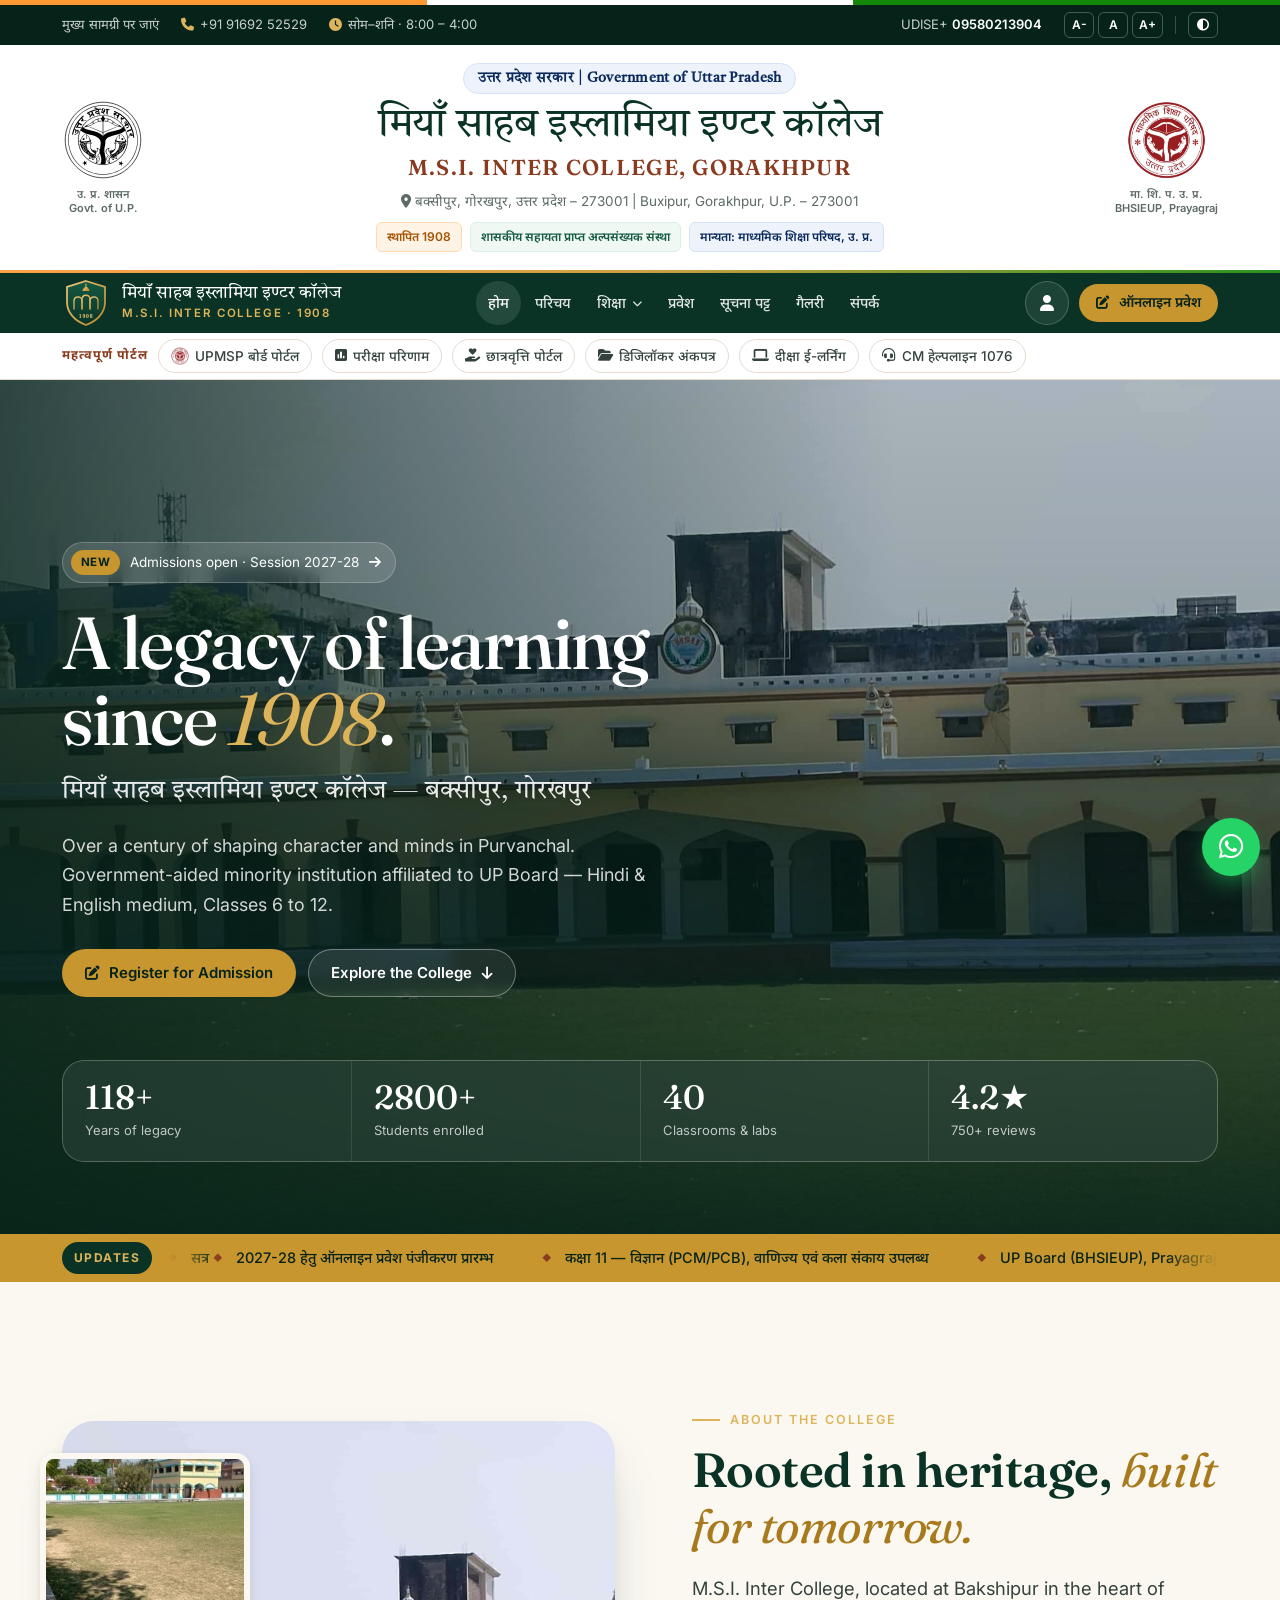
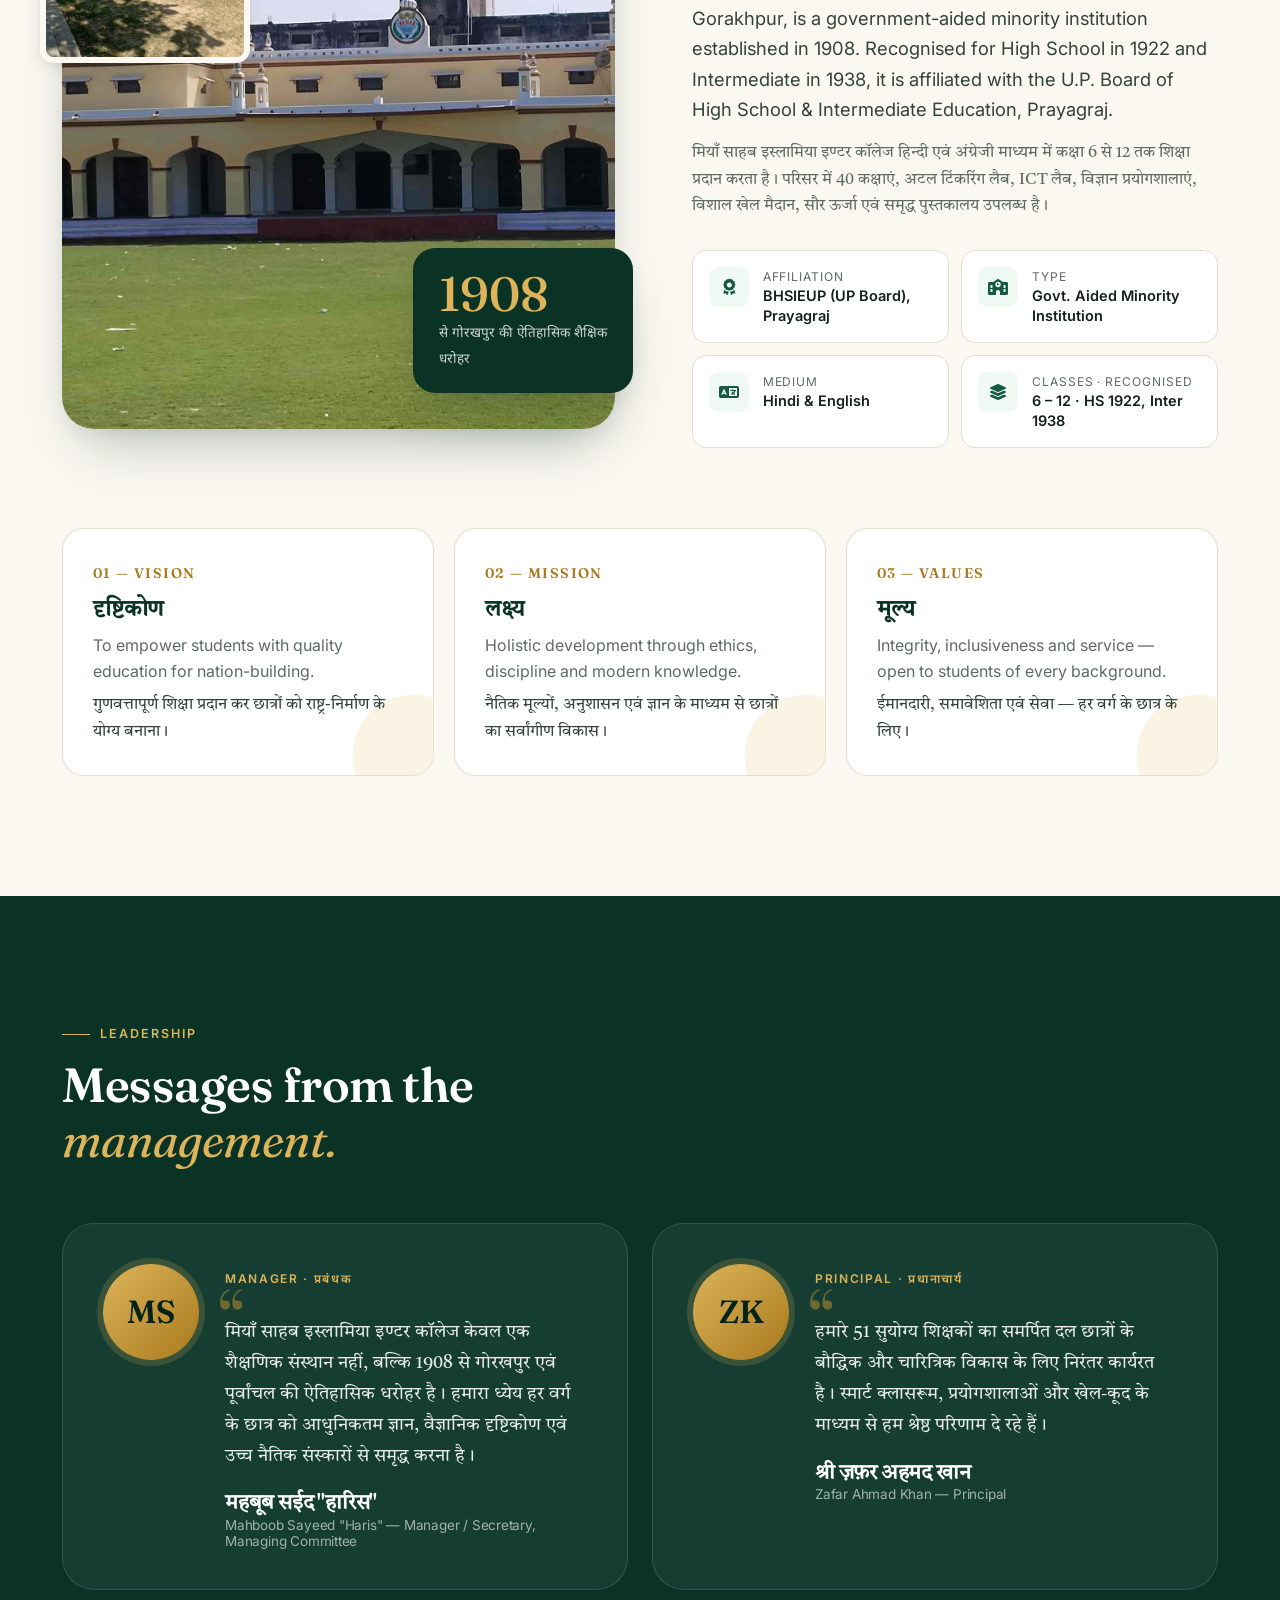
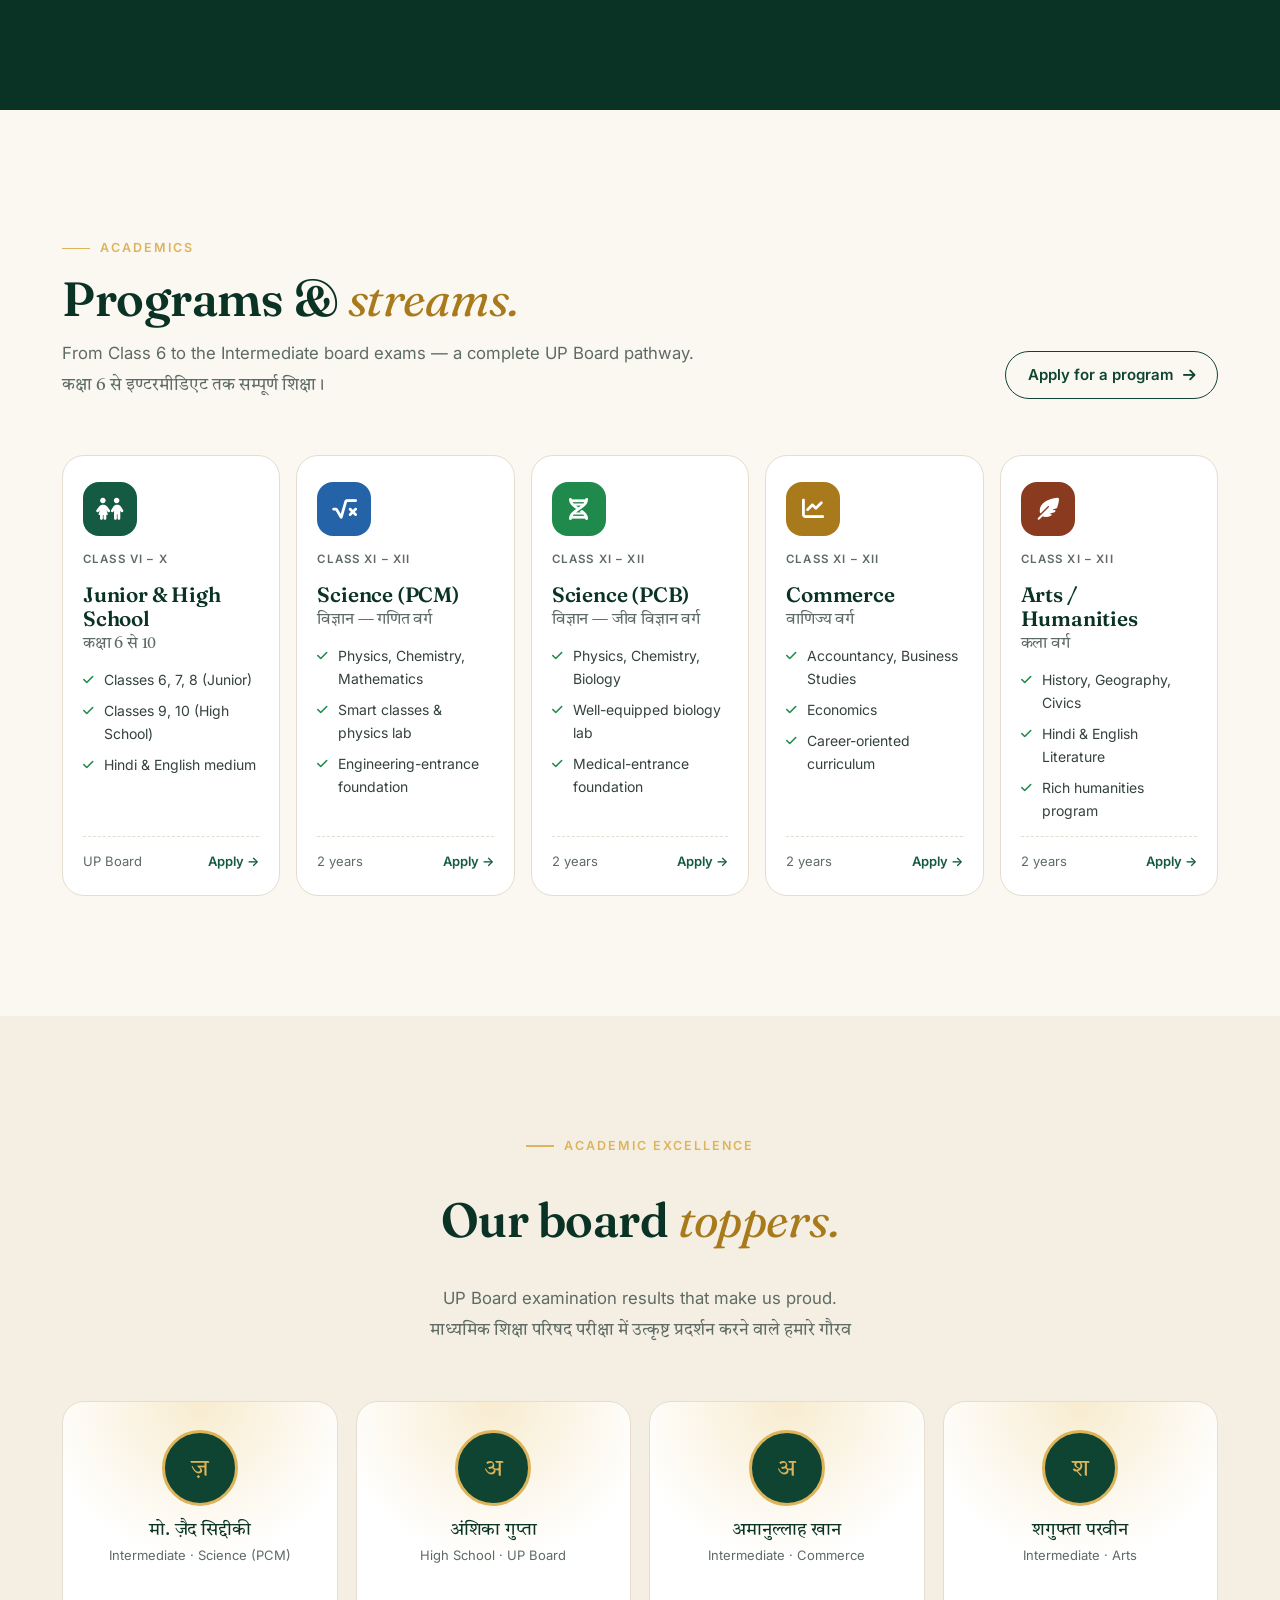
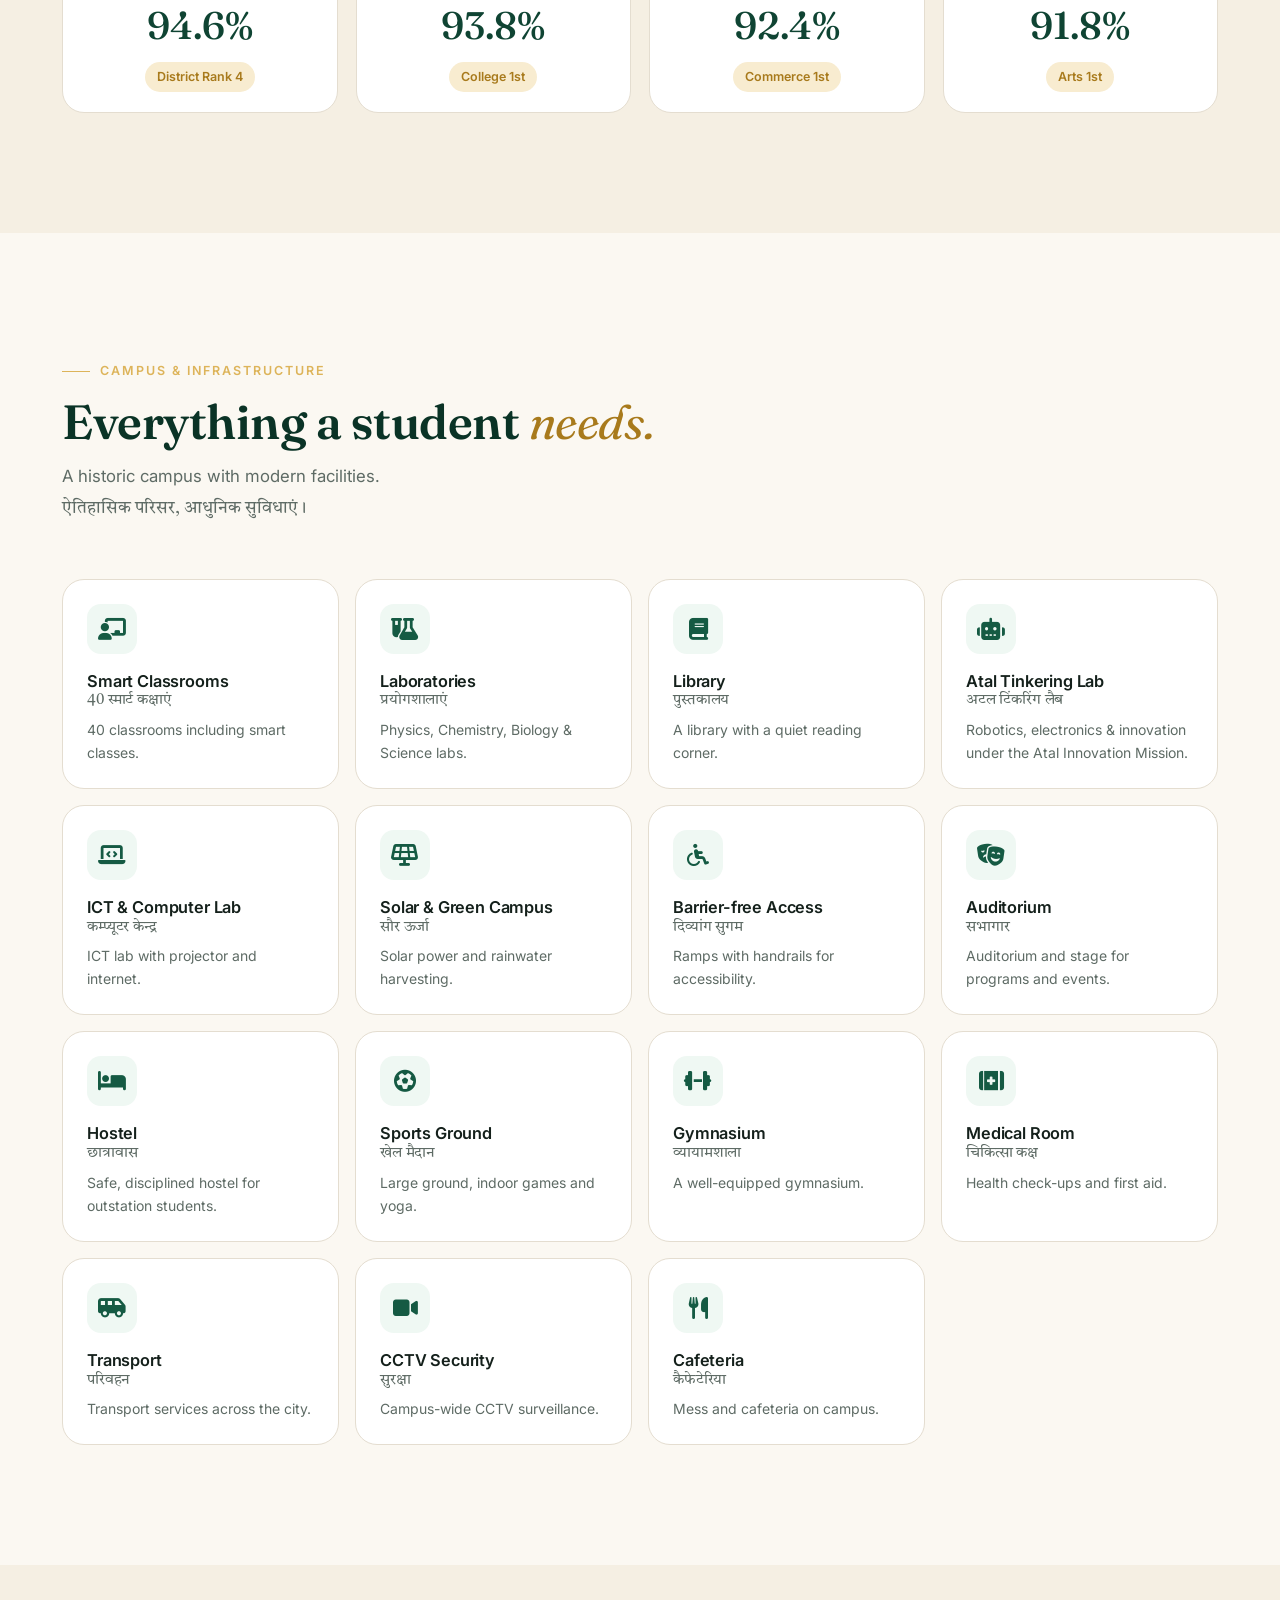
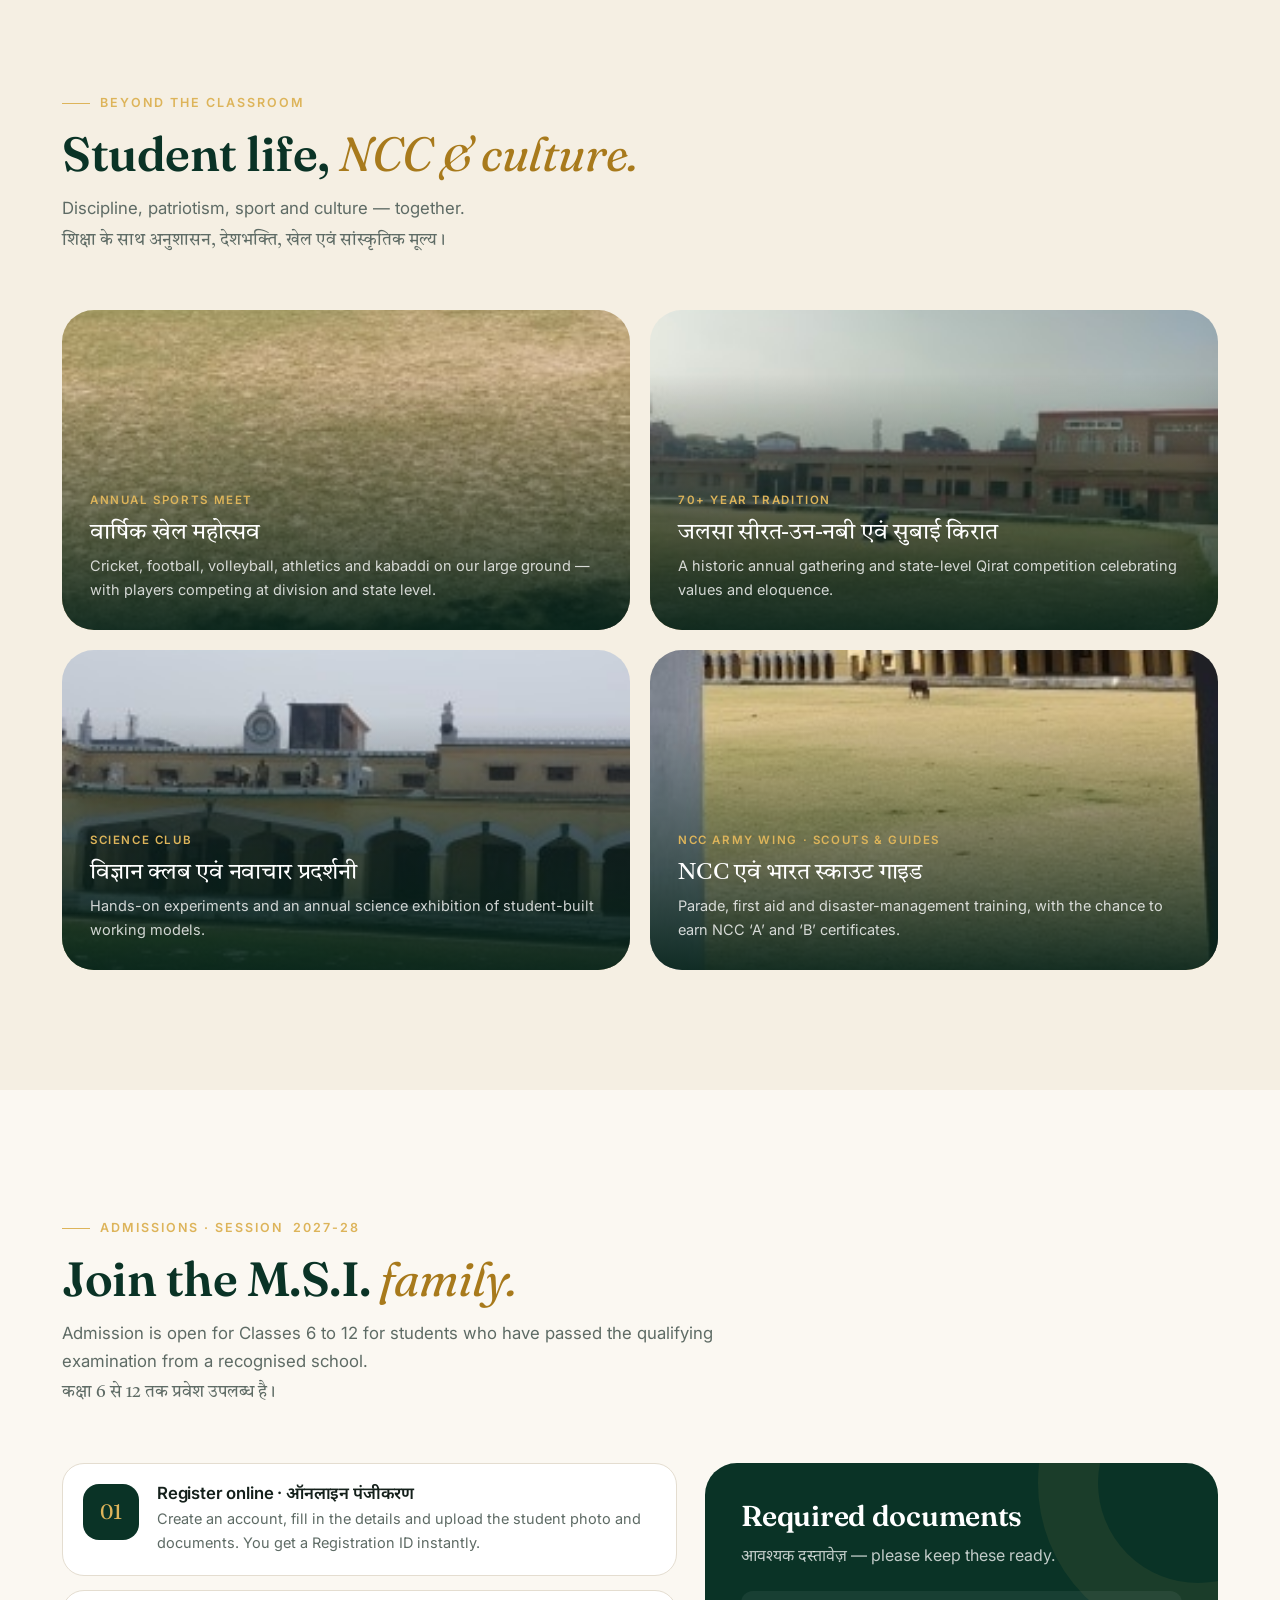
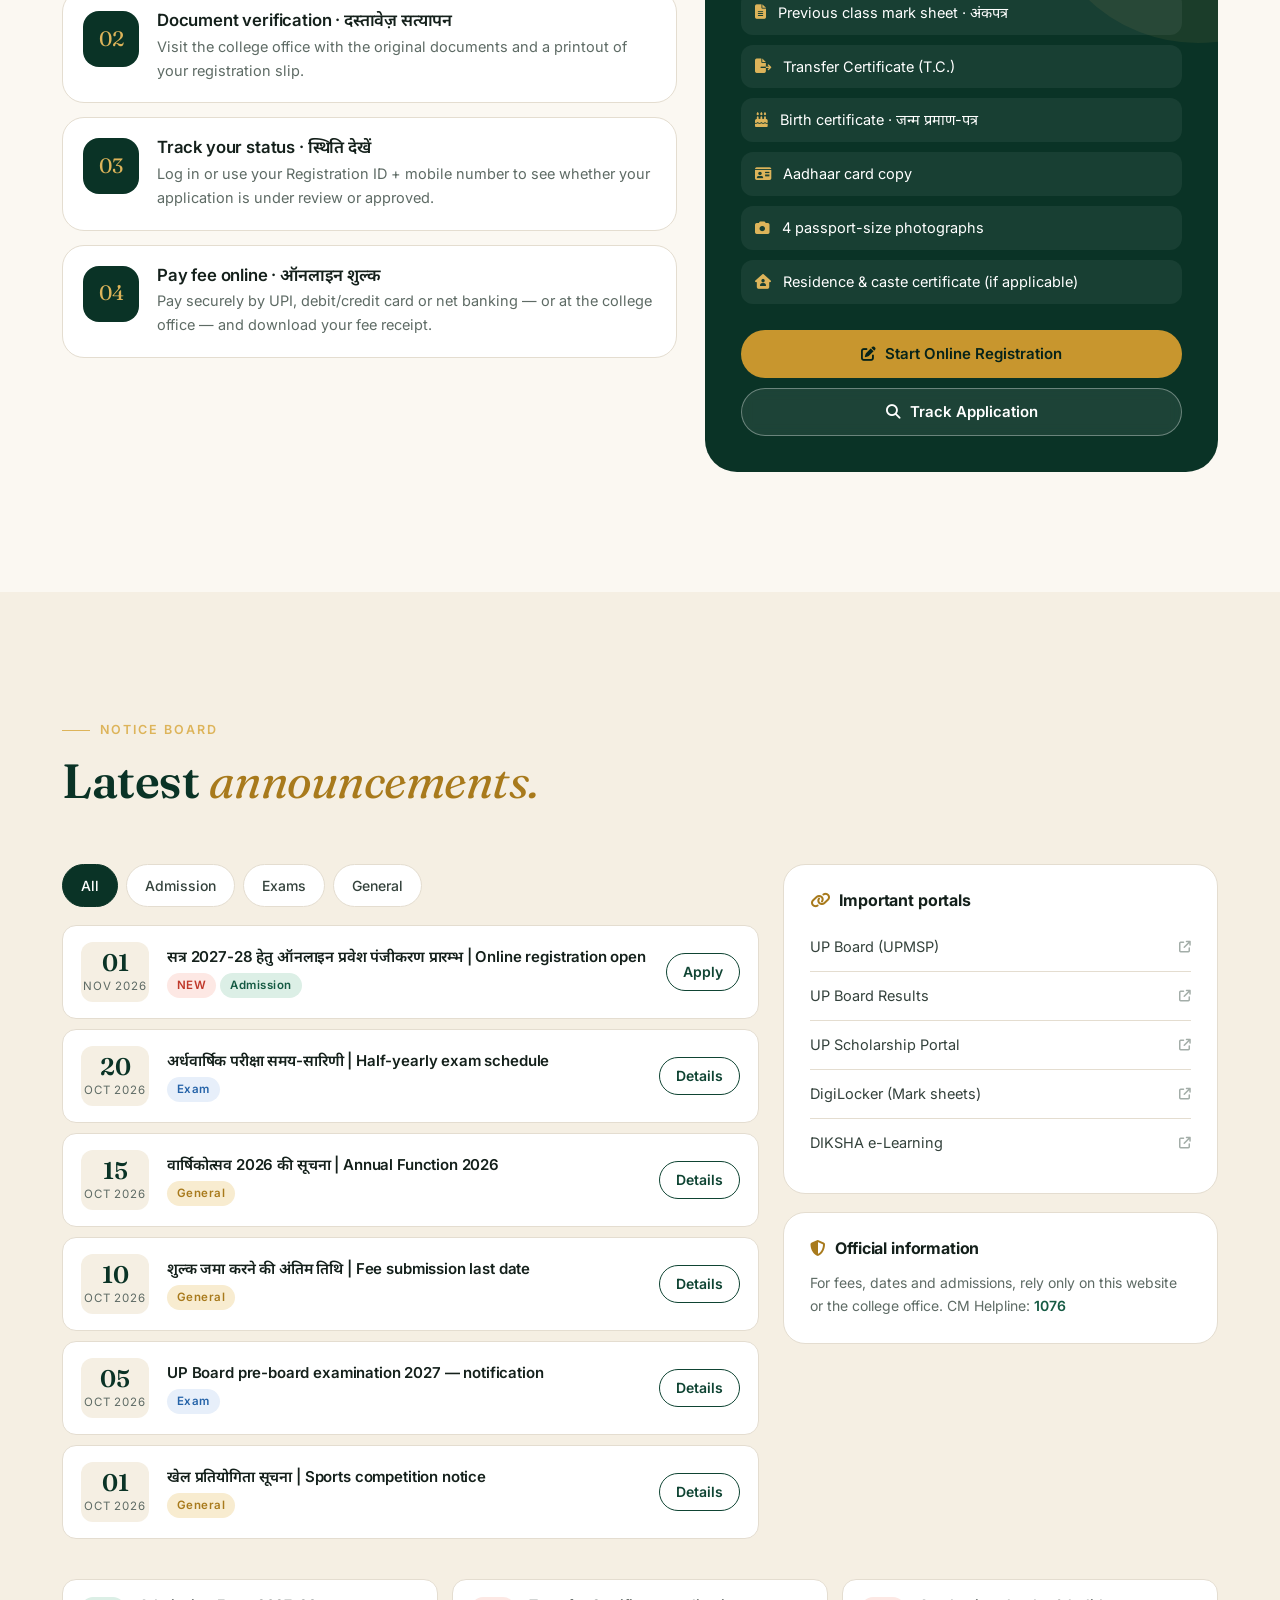
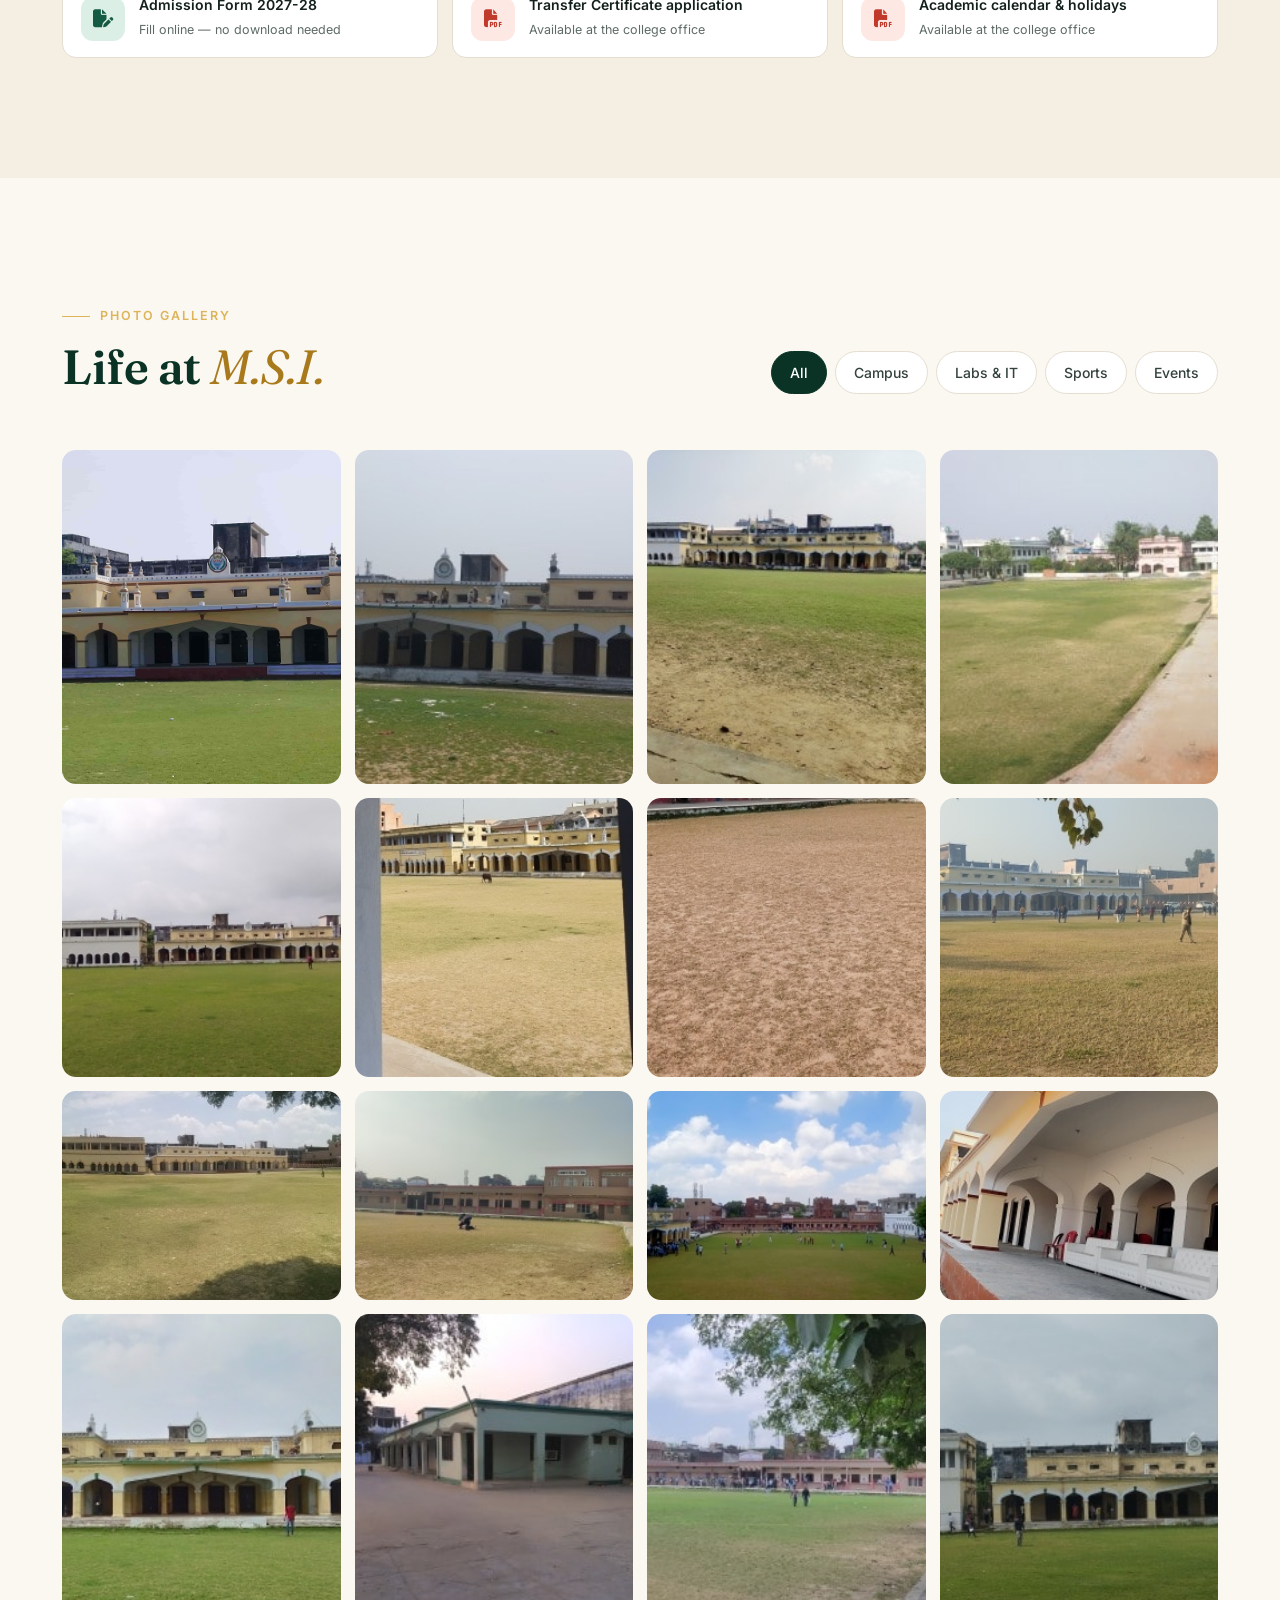
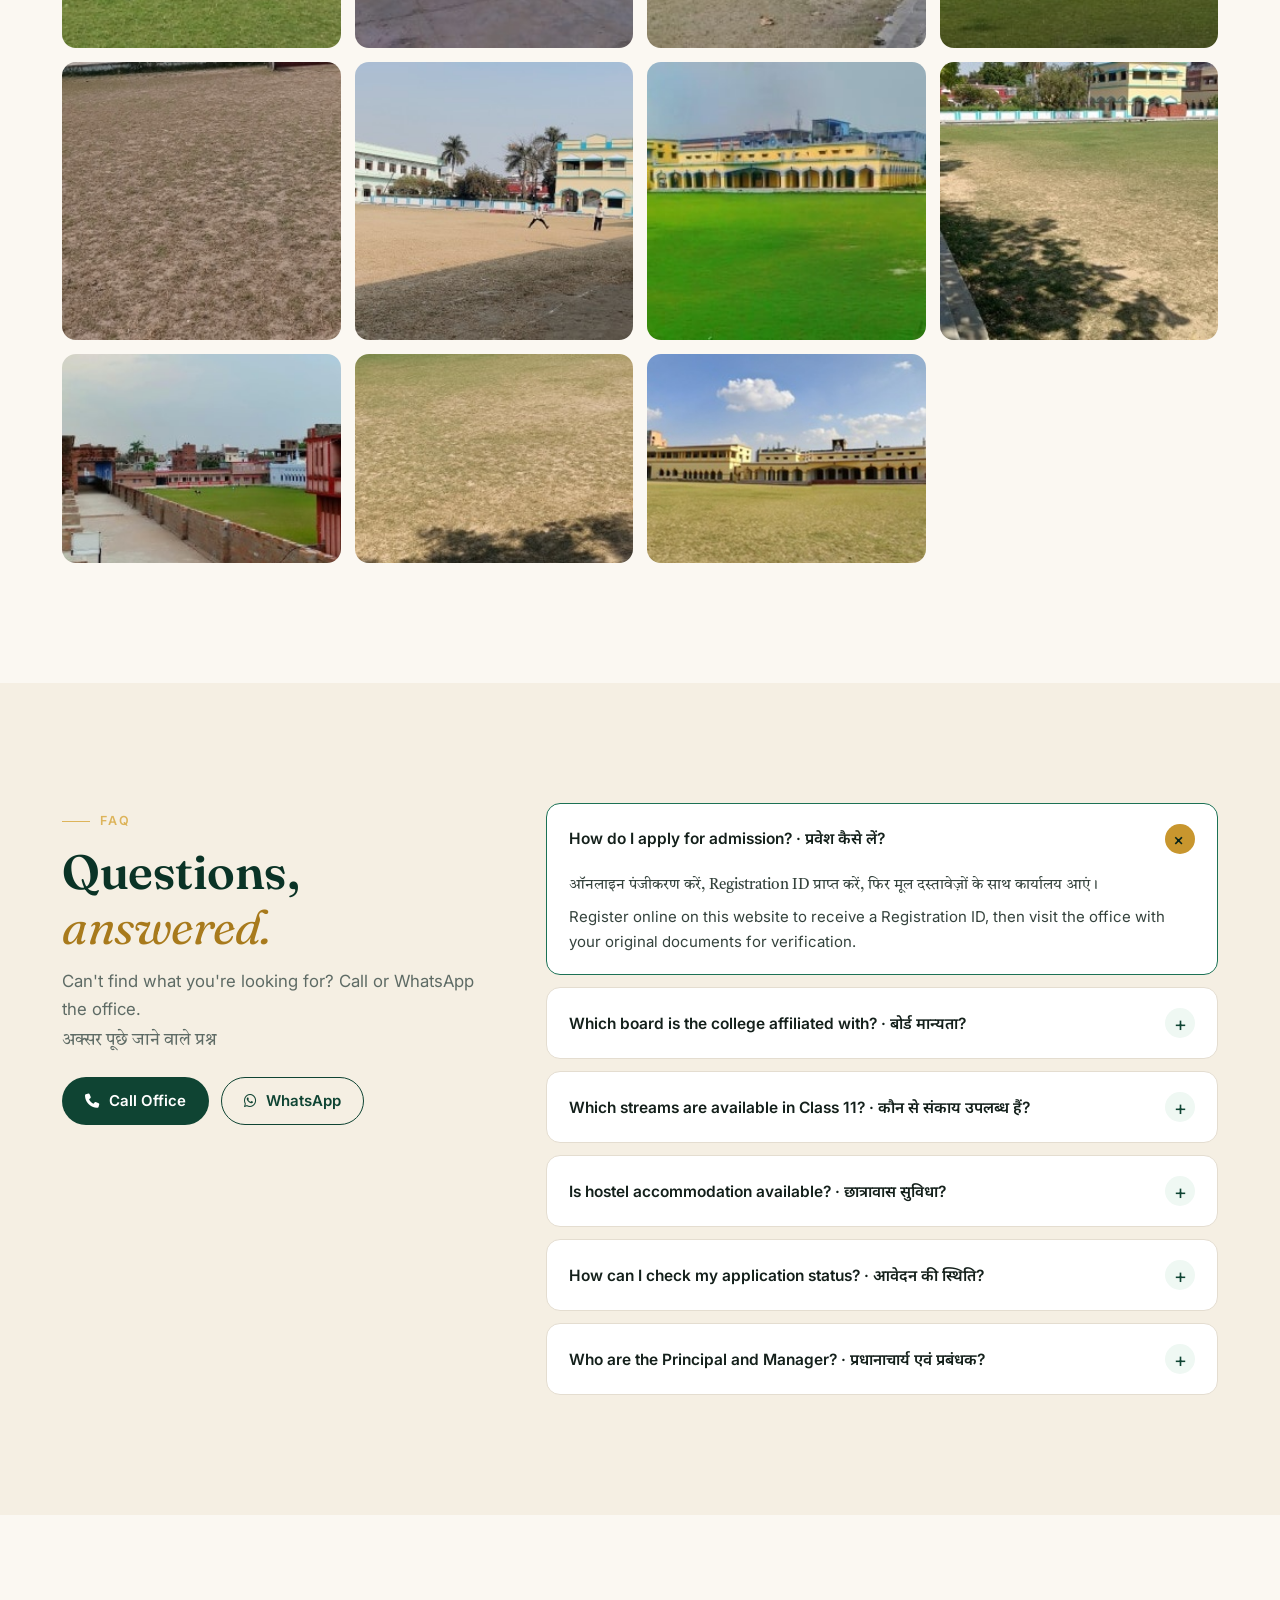
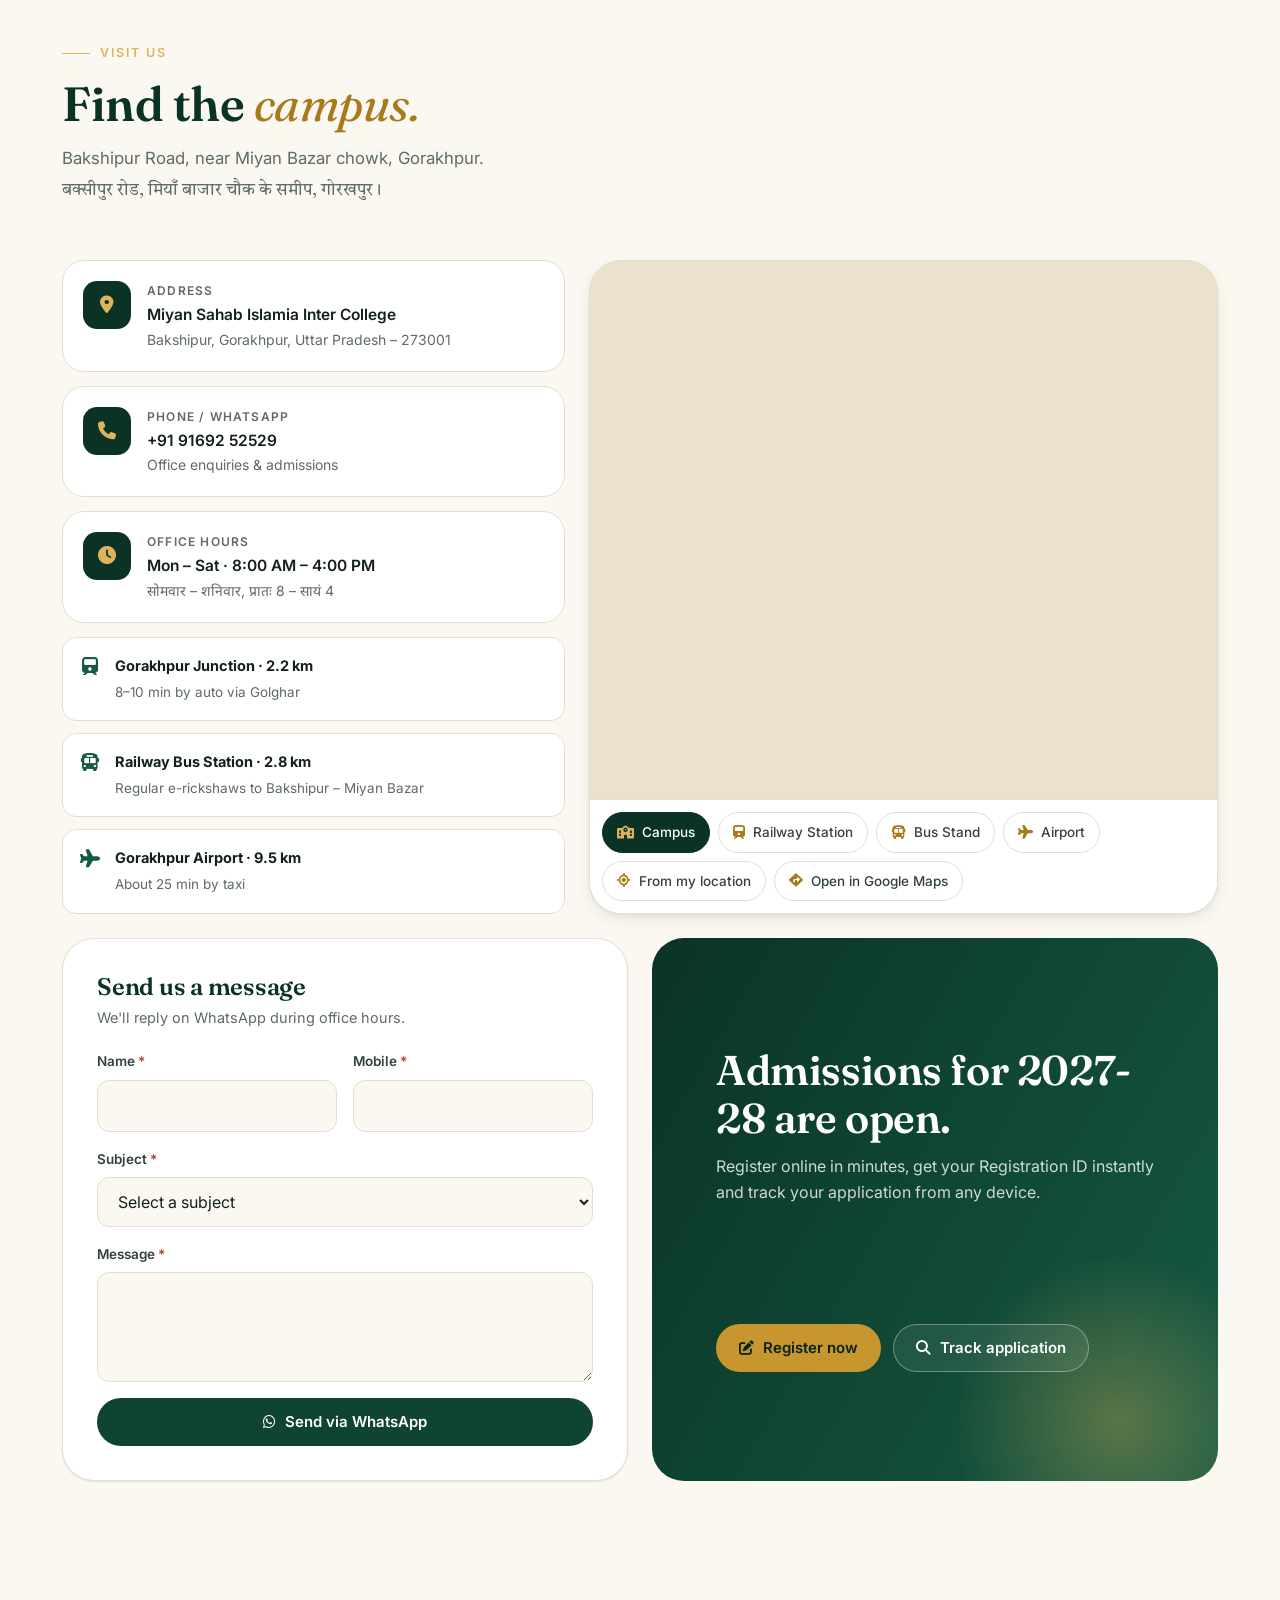
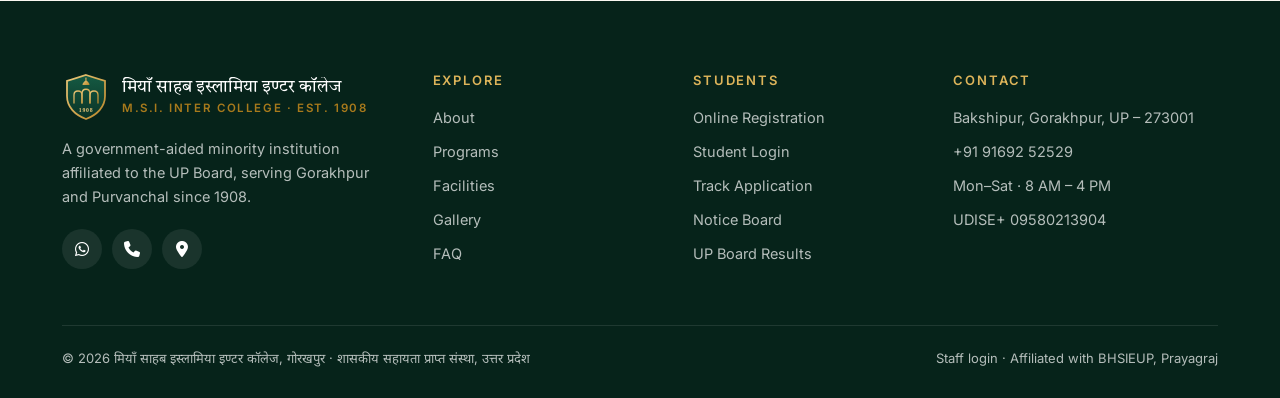
==== commit b0fb0bdb: "Restore government theme; complete registration with fee payment - Government header: tricolour stri" ====
--- a/index.html
+++ b/index.html
@@ -4,13 +4,13 @@
   <meta charset="UTF-8">
   <meta name="viewport" content="width=device-width, initial-scale=1, viewport-fit=cover">
   <title>M.S.I. Inter College, Gorakhpur | मियाँ साहब इस्लामिया इण्टर कॉलेज — Est. 1908</title>
-  <meta name="description" content="Miyan Sahab Islamia (M.S.I.) Inter College, Bakshipur, Gorakhpur — UP Board affiliated co-educational school since 1908. Pre-Nursery to Class XII with Science (PCM/PCB), Commerce and Arts. Online admission registration open.">
+  <meta name="description" content="Miyan Sahab Islamia (M.S.I.) Inter College, Bakshipur, Gorakhpur — Government-aided minority institution affiliated to UP Board, since 1908. Classes 6 to 12 with Science (PCM/PCB), Commerce and Arts. Online admission and fee payment.">
   <meta name="theme-color" content="#0a3326">
   <link rel="icon" href="assets/img/crest.svg" type="image/svg+xml">
 
   <meta property="og:type" content="website">
   <meta property="og:title" content="M.S.I. Inter College, Gorakhpur — Since 1908">
-  <meta property="og:description" content="UP Board affiliated co-educational school, Pre-Nursery to Class XII. Online admission registration open.">
+  <meta property="og:description" content="Government-aided UP Board institution since 1908, Classes 6 to 12. Online admission registration open.">
   <meta property="og:image" content="images/main.jpg">
 
   <link rel="preconnect" href="https://fonts.googleapis.com">
@@ -24,6 +24,7 @@
     "@context": "https://schema.org",
     "@type": "HighSchool",
     "name": "Miyan Sahab Islamia Inter College",
+    "description": "Government-aided minority institution affiliated to the UP Board, established 1908.",
     "alternateName": "M.S.I. Inter College",
     "foundingDate": "1908",
     "telephone": "+91-9169252529",
@@ -35,56 +36,103 @@
 <body>
 <a class="skip-link" href="#main">मुख्य सामग्री पर जाएं | Skip to content</a>
 
+<div class="tricolor" aria-hidden="true"></div>
+
 <!-- ============ Utility bar ============ -->
 <div class="utility-bar">
   <div class="container">
     <div class="utility-left">
+      <a href="#main" class="hide-sm">मुख्य सामग्री पर जाएं</a>
       <a href="tel:+919169252529"><i class="fas fa-phone"></i>+91 91692 52529</a>
-      <span class="hide-sm"><i class="fas fa-clock"></i>Mon–Sat · 8:00 AM – 4:00 PM</span>
-    </div>
-    <div class="utility-right utility-codes">
-      <span>UDISE+ <strong>09580400102</strong></span>
-      <span>Centre Code <strong>15124</strong></span>
-      <span>Affiliation <strong>UP Board, Prayagraj</strong></span>
+      <span class="hide-sm"><i class="fas fa-clock"></i>सोम–शनि · 8:00 – 4:00</span>
+    </div>
+    <div class="utility-right">
+      <span class="utility-codes">UDISE+ <strong>09580213904</strong></span>
+      <div class="a11y-tools" role="group" aria-label="Text size and contrast">
+        <button type="button" data-fs="-1" aria-label="Decrease text size">A-</button>
+        <button type="button" data-fs="0" aria-label="Normal text size">A</button>
+        <button type="button" data-fs="1" aria-label="Increase text size">A+</button>
+        <span class="a11y-sep"></span>
+        <button type="button" data-hc aria-label="Toggle high contrast"><i class="fas fa-circle-half-stroke" style="margin:0;color:inherit"></i></button>
+      </div>
     </div>
   </div>
 </div>
 
-<!-- ============ Header ============ -->
-<header class="site-header" id="siteHeader">
+<!-- ============ Government header ============ -->
+<header class="gov-header">
+  <div class="container gov-inner">
+    <a href="#home" class="gov-logo" title="उत्तर प्रदेश सरकार | Government of Uttar Pradesh">
+      <img src="images/up_emblem.svg" alt="उत्तर प्रदेश सरकार का प्रतीक चिह्न | Emblem of Uttar Pradesh" width="82" height="82">
+      <span>उ. प्र. शासन<br>Govt. of U.P.</span>
+    </a>
+    <div class="gov-text">
+      <span class="gov-label">उत्तर प्रदेश सरकार | Government of Uttar Pradesh</span>
+      <h1>मियाँ साहब इस्लामिया इण्टर कॉलेज</h1>
+      <div class="gov-en">M.S.I. Inter College, Gorakhpur</div>
+      <p class="gov-addr"><i class="fas fa-location-dot"></i> बक्सीपुर, गोरखपुर, उत्तर प्रदेश – 273001 | Buxipur, Gorakhpur, U.P. – 273001</p>
+      <div class="gov-badges">
+        <span class="b1">स्थापित 1908</span>
+        <span class="b2">शासकीय सहायता प्राप्त अल्पसंख्यक संस्था</span>
+        <span class="b3">मान्यता: माध्यमिक शिक्षा परिषद, उ. प्र.</span>
+      </div>
+    </div>
+    <a href="https://upmsp.edu.in" target="_blank" rel="noopener" class="gov-logo" title="माध्यमिक शिक्षा परिषद, उत्तर प्रदेश, प्रयागराज">
+      <img src="images/upboard_official.png" alt="माध्यमिक शिक्षा परिषद उत्तर प्रदेश | UP Board logo" width="82" height="82">
+      <span>मा. शि. प. उ. प्र.<br>BHSIEUP, Prayagraj</span>
+    </a>
+  </div>
+</header>
+
+<!-- ============ Navigation ============ -->
+<nav class="site-header gov-nav" id="siteHeader" aria-label="Main">
   <div class="container header-inner">
     <a href="#home" class="brand" aria-label="M.S.I. Inter College — Home">
-      <img src="assets/img/crest.svg" alt="" class="brand-crest" width="48" height="48">
+      <img src="assets/img/crest.svg" alt="" class="brand-crest" width="40" height="40">
       <span class="brand-text">
         <span class="brand-hi">मियाँ साहब इस्लामिया इण्टर कॉलेज</span>
-        <span class="brand-en">M.S.I. Inter College · Est. 1908</span>
+        <span class="brand-en">M.S.I. Inter College · 1908</span>
       </span>
     </a>
 
-    <nav class="primary-nav" aria-label="Primary">
-      <a href="#about">About</a>
+    <div class="primary-nav">
+      <a href="#home">होम</a>
+      <a href="#about">परिचय</a>
       <div class="nav-drop">
-        <button type="button" aria-haspopup="true">Academics <i class="fas fa-chevron-down"></i></button>
+        <button type="button" aria-haspopup="true">शिक्षा <i class="fas fa-chevron-down"></i></button>
         <div class="nav-drop-menu">
-          <a href="#programs"><i class="fas fa-book-open"></i> Programs &amp; Streams</a>
-          <a href="#toppers"><i class="fas fa-trophy"></i> Board Toppers</a>
-          <a href="#facilities"><i class="fas fa-flask"></i> Facilities</a>
-          <a href="#life"><i class="fas fa-people-group"></i> Student Life</a>
-        </div>
-      </div>
-      <a href="#admissions">Admissions</a>
-      <a href="#notices">Notices</a>
-      <a href="#gallery" class="hide-lg">Gallery</a>
-      <a href="#contact">Contact</a>
-    </nav>
+          <a href="#programs"><i class="fas fa-book-open"></i> पाठ्यक्रम | Programs</a>
+          <a href="#toppers"><i class="fas fa-trophy"></i> मेधावी छात्र | Toppers</a>
+          <a href="#facilities"><i class="fas fa-flask"></i> सुविधाएं | Facilities</a>
+          <a href="#life"><i class="fas fa-people-group"></i> छात्र जीवन | Student Life</a>
+        </div>
+      </div>
+      <a href="#admissions">प्रवेश</a>
+      <a href="#notices">सूचना पट्ट</a>
+      <a href="#gallery" class="hide-lg">गैलरी</a>
+      <a href="#contact">संपर्क</a>
+    </div>
 
     <div class="header-actions">
       <a href="register.html#login" class="icon-btn" aria-label="Student login" title="Student login"><i class="fas fa-user"></i></a>
-      <a href="register.html" class="btn btn-gold btn-sm btn-apply-desktop"><i class="fas fa-pen-to-square"></i> Apply Online</a>
+      <a href="register.html" class="btn btn-gold btn-sm btn-apply-desktop"><i class="fas fa-pen-to-square"></i> ऑनलाइन प्रवेश</a>
       <button class="icon-btn menu-toggle" id="menuToggle" aria-label="Open menu" aria-expanded="false" aria-controls="mobileDrawer"><i class="fas fa-bars"></i></button>
     </div>
   </div>
-</header>
+</nav>
+
+<!-- ============ Important portals ============ -->
+<div class="portals-strip">
+  <div class="container">
+    <strong>महत्वपूर्ण पोर्टल</strong>
+    <a href="https://upmsp.edu.in" target="_blank" rel="noopener"><img src="images/upboard_official.png" alt=""> UPMSP बोर्ड पोर्टल</a>
+    <a href="https://results.upmsp.edu.in" target="_blank" rel="noopener"><i class="fas fa-square-poll-vertical"></i> परीक्षा परिणाम</a>
+    <a href="https://scholarship.up.gov.in" target="_blank" rel="noopener"><i class="fas fa-hand-holding-heart"></i> छात्रवृत्ति पोर्टल</a>
+    <a href="https://www.digilocker.gov.in" target="_blank" rel="noopener"><i class="fas fa-folder-open"></i> डिजिलॉकर अंकपत्र</a>
+    <a href="https://diksha.gov.in" target="_blank" rel="noopener"><i class="fas fa-laptop"></i> दीक्षा ई-लर्निंग</a>
+    <a href="tel:1076"><i class="fas fa-headset"></i> CM हेल्पलाइन 1076</a>
+  </div>
+</div>
 
 <!-- ============ Mobile drawer ============ -->
 <div class="mobile-drawer" id="mobileDrawer" aria-hidden="true">
@@ -132,7 +180,7 @@
         <a href="register.html" class="hero-pill"><span class="dot">NEW</span> <span>Admissions open · Session <span data-session>2027-28</span></span> <i class="fas fa-arrow-right"></i></a>
         <h1>A legacy of learning<br>since <em>1908</em>.</h1>
         <p class="hero-hi">मियाँ साहब इस्लामिया इण्टर कॉलेज — बक्सीपुर, गोरखपुर</p>
-        <p class="hero-lead">Over a century of shaping character and minds in Purvanchal. UP Board affiliated, co-educational, Hindi &amp; English medium — Pre-Nursery to Class XII.</p>
+        <p class="hero-lead">Over a century of shaping character and minds in Purvanchal. Government-aided minority institution affiliated to UP Board — Hindi &amp; English medium, Classes 6 to 12.</p>
         <div class="hero-cta">
           <a href="register.html" class="btn btn-gold"><i class="fas fa-pen-to-square"></i> Register for Admission</a>
           <a href="#about" class="btn btn-ghost-light">Explore the College <i class="fas fa-arrow-down"></i></a>
@@ -140,7 +188,7 @@
       </div>
       <div class="hero-meta">
         <div><strong data-count="118" data-suffix="+">118+</strong><span>Years of legacy</span></div>
-        <div><strong data-count="51">51</strong><span>Dedicated teachers</span></div>
+        <div><strong data-count="2800" data-suffix="+">2800+</strong><span>Students enrolled</span></div>
         <div><strong data-count="40">40</strong><span>Classrooms &amp; labs</span></div>
         <div><strong>4.2★</strong><span>750+ reviews</span></div>
       </div>
@@ -180,13 +228,13 @@
         <div class="about-copy reveal reveal-delay-1">
           <span class="eyebrow">About the College</span>
           <h2 class="section-title">Rooted in heritage, <em>built for tomorrow.</em></h2>
-          <p class="lead" style="margin-top:20px">M.S.I. Inter College, located at Bakshipur in the heart of Gorakhpur, is a co-educational institution established in 1908 and affiliated with the U.P. Board of High School &amp; Intermediate Education, Prayagraj.</p>
-          <p class="hi">मियाँ साहब इस्लामिया इण्टर कॉलेज हिन्दी एवं अंग्रेजी दोनों माध्यमों में प्री-नर्सरी से कक्षा 12 तक गुणवत्तापूर्ण शिक्षा प्रदान करता है। परिसर में 40 आधुनिक कक्षाएं, सुसज्जित प्रयोगशालाएं, कम्प्यूटर लैब, विशाल खेल मैदान और समृद्ध पुस्तकालय उपलब्ध है।</p>
+          <p class="lead" style="margin-top:20px">M.S.I. Inter College, located at Bakshipur in the heart of Gorakhpur, is a government-aided minority institution established in 1908. Recognised for High School in 1922 and Intermediate in 1938, it is affiliated with the U.P. Board of High School &amp; Intermediate Education, Prayagraj.</p>
+          <p class="hi">मियाँ साहब इस्लामिया इण्टर कॉलेज हिन्दी एवं अंग्रेजी माध्यम में कक्षा 6 से 12 तक शिक्षा प्रदान करता है। परिसर में 40 कक्षाएं, अटल टिंकरिंग लैब, ICT लैब, विज्ञान प्रयोगशालाएं, विशाल खेल मैदान, सौर ऊर्जा एवं समृद्ध पुस्तकालय उपलब्ध है।</p>
           <div class="fact-list">
             <div class="fact"><i class="fas fa-award"></i><div><small>Affiliation</small><strong>BHSIEUP (UP Board), Prayagraj</strong></div></div>
-            <div class="fact"><i class="fas fa-school"></i><div><small>Type</small><strong>Govt. Aided Minority · Co-ed</strong></div></div>
+            <div class="fact"><i class="fas fa-school"></i><div><small>Type</small><strong>Govt. Aided Minority Institution</strong></div></div>
             <div class="fact"><i class="fas fa-language"></i><div><small>Medium</small><strong>Hindi &amp; English</strong></div></div>
-            <div class="fact"><i class="fas fa-layer-group"></i><div><small>Classes</small><strong>Pre-Nursery to Class XII</strong></div></div>
+            <div class="fact"><i class="fas fa-layer-group"></i><div><small>Classes · Recognised</small><strong>6 – 12 · HS 1922, Inter 1938</strong></div></div>
           </div>
         </div>
       </div>
@@ -251,18 +299,18 @@
         <div>
           <span class="eyebrow">Academics</span>
           <h2 class="section-title">Programs &amp; <em>streams.</em></h2>
-          <p class="section-sub">From the first day of school to the Intermediate board exams — a complete UP Board pathway.<span class="hi">प्री-नर्सरी से इण्टरमीडिएट तक सम्पूर्ण शिक्षा।</span></p>
+          <p class="section-sub">From Class 6 to the Intermediate board exams — a complete UP Board pathway.<span class="hi">कक्षा 6 से इण्टरमीडिएट तक सम्पूर्ण शिक्षा।</span></p>
         </div>
         <a href="register.html" class="btn btn-outline">Apply for a program <i class="fas fa-arrow-right"></i></a>
       </div>
       <div class="programs">
         <article class="program reveal">
           <div class="program-icon"><i class="fas fa-children"></i></div>
-          <span class="tag">Pre-Nursery – Class X</span>
-          <h3>School Education<span class="hi">विद्यालयी शिक्षा</span></h3>
+          <span class="tag">Class VI – X</span>
+          <h3>Junior &amp; High School<span class="hi">कक्षा 6 से 10</span></h3>
           <ul>
-            <li><i class="fas fa-check"></i> Pre-Nursery, Nursery, KG</li>
-            <li><i class="fas fa-check"></i> Class I to Class X</li>
+            <li><i class="fas fa-check"></i> Classes 6, 7, 8 (Junior)</li>
+            <li><i class="fas fa-check"></i> Classes 9, 10 (High School)</li>
             <li><i class="fas fa-check"></i> Hindi &amp; English medium</li>
           </ul>
           <div class="program-foot"><span>UP Board</span><a href="register.html">Apply →</a></div>
@@ -358,7 +406,10 @@
         <div class="facility reveal"><i class="fas fa-chalkboard-user"></i><h3>Smart Classrooms<span class="hi">40 स्मार्ट कक्षाएं</span></h3><p>40 classrooms including smart classes.</p></div>
         <div class="facility reveal reveal-delay-1"><i class="fas fa-flask-vial"></i><h3>Laboratories<span class="hi">प्रयोगशालाएं</span></h3><p>Physics, Chemistry, Biology &amp; Science labs.</p></div>
         <div class="facility reveal reveal-delay-2"><i class="fas fa-book"></i><h3>Library<span class="hi">पुस्तकालय</span></h3><p>A library with a quiet reading corner.</p></div>
-        <div class="facility reveal reveal-delay-3"><i class="fas fa-laptop-code"></i><h3>Computer Centre<span class="hi">कम्प्यूटर केन्द्र</span></h3><p>A dedicated computer lab for every student.</p></div>
+        <div class="facility reveal reveal-delay-3"><i class="fas fa-robot"></i><h3>Atal Tinkering Lab<span class="hi">अटल टिंकरिंग लैब</span></h3><p>Robotics, electronics &amp; innovation under the Atal Innovation Mission.</p></div>
+        <div class="facility reveal"><i class="fas fa-laptop-code"></i><h3>ICT &amp; Computer Lab<span class="hi">कम्प्यूटर केन्द्र</span></h3><p>ICT lab with projector and internet.</p></div>
+        <div class="facility reveal reveal-delay-1"><i class="fas fa-solar-panel"></i><h3>Solar &amp; Green Campus<span class="hi">सौर ऊर्जा</span></h3><p>Solar power and rainwater harvesting.</p></div>
+        <div class="facility reveal reveal-delay-2"><i class="fas fa-wheelchair"></i><h3>Barrier-free Access<span class="hi">दिव्यांग सुगम</span></h3><p>Ramps with handrails for accessibility.</p></div>
         <div class="facility reveal"><i class="fas fa-masks-theater"></i><h3>Auditorium<span class="hi">सभागार</span></h3><p>Auditorium and stage for programs and events.</p></div>
         <div class="facility reveal reveal-delay-1"><i class="fas fa-bed"></i><h3>Hostel<span class="hi">छात्रावास</span></h3><p>Safe, disciplined hostel for outstation students.</p></div>
         <div class="facility reveal reveal-delay-2"><i class="fas fa-futbol"></i><h3>Sports Ground<span class="hi">खेल मैदान</span></h3><p>Large ground, indoor games and yoga.</p></div>
@@ -409,15 +460,15 @@
         <div>
           <span class="eyebrow">Admissions · Session <span data-session>2027-28</span></span>
           <h2 class="section-title">Join the M.S.I. <em>family.</em></h2>
-          <p class="section-sub">Admission is open from Nursery to Class XII for students who have passed the qualifying examination from a recognised school.<span class="hi">नर्सरी से कक्षा 12 तक प्रवेश उपलब्ध है।</span></p>
+          <p class="section-sub">Admission is open for Classes 6 to 12 for students who have passed the qualifying examination from a recognised school.<span class="hi">कक्षा 6 से 12 तक प्रवेश उपलब्ध है।</span></p>
         </div>
       </div>
       <div class="admission-layout">
         <div class="steps">
-          <div class="step reveal"><div class="step-num">01</div><div><h3>Register online · ऑनलाइन पंजीकरण</h3><p>Create an account and fill in the student, parent and academic details in under 10 minutes. You get a Registration ID instantly.</p></div></div>
+          <div class="step reveal"><div class="step-num">01</div><div><h3>Register online · ऑनलाइन पंजीकरण</h3><p>Create an account, fill in the details and upload the student photo and documents. You get a Registration ID instantly.</p></div></div>
           <div class="step reveal reveal-delay-1"><div class="step-num">02</div><div><h3>Document verification · दस्तावेज़ सत्यापन</h3><p>Visit the college office with the original documents and a printout of your registration slip.</p></div></div>
           <div class="step reveal reveal-delay-2"><div class="step-num">03</div><div><h3>Track your status · स्थिति देखें</h3><p>Log in or use your Registration ID + mobile number to see whether your application is under review or approved.</p></div></div>
-          <div class="step reveal reveal-delay-3"><div class="step-num">04</div><div><h3>Fee &amp; confirmation · शुल्क जमा</h3><p>Pay the fee at the office once admission is confirmed. Classes begin as per the academic calendar.</p></div></div>
+          <div class="step reveal reveal-delay-3"><div class="step-num">04</div><div><h3>Pay fee online · ऑनलाइन शुल्क</h3><p>Pay securely by UPI, debit/credit card or net banking — or at the college office — and download your fee receipt.</p></div></div>
         </div>
         <aside class="admission-card reveal">
           <h3>Required documents</h3>
@@ -643,7 +694,7 @@
           <img src="assets/img/crest.svg" alt="" class="brand-crest" width="48" height="48">
           <span class="brand-text"><span class="brand-hi">मियाँ साहब इस्लामिया इण्टर कॉलेज</span><span class="brand-en">M.S.I. Inter College · Est. 1908</span></span>
         </a>
-        <p>A UP Board affiliated, co-educational institution serving Gorakhpur and Purvanchal for over a century.</p>
+        <p>A government-aided minority institution affiliated to the UP Board, serving Gorakhpur and Purvanchal since 1908.</p>
         <div class="socials">
           <a href="https://wa.me/919169252529" target="_blank" rel="noopener" aria-label="WhatsApp"><i class="fab fa-whatsapp"></i></a>
           <a href="tel:+919169252529" aria-label="Call"><i class="fas fa-phone"></i></a>
@@ -676,12 +727,12 @@
           <li>Bakshipur, Gorakhpur, UP – 273001</li>
           <li><a href="tel:+919169252529">+91 91692 52529</a></li>
           <li>Mon–Sat · 8 AM – 4 PM</li>
-          <li>UDISE+ 09580400102</li>
+          <li>UDISE+ 09580213904</li>
         </ul>
       </div>
     </div>
     <div class="footer-bottom">
-      <span>© <span id="year">2026</span> Miyan Sahab Islamia Inter College, Gorakhpur. All rights reserved.</span>
+      <span>© <span id="year">2026</span> मियाँ साहब इस्लामिया इण्टर कॉलेज, गोरखपुर · शासकीय सहायता प्राप्त संस्था, उत्तर प्रदेश</span>
       <span><a href="admin.html">Staff login</a> · Affiliated with BHSIEUP, Prayagraj</span>
     </div>
   </div>
--- a/assets/css/main.css
+++ b/assets/css/main.css
@@ -13,6 +13,9 @@
   --emerald-100: #dcefe6;
   --emerald-50:  #eff8f3;
 
+  --saffron: #ff9933;
+  --india-green: #138808;
+  --navy: #0b2a5b;
   --gold-600: #a87a1c;
   --gold-500: #c8962e;
   --gold-400: #ddb45a;
@@ -801,13 +804,171 @@
   .reveal { opacity: 1; transform: none; }
 }
 
+
+/* ==========================================================================
+   Government theme
+   ========================================================================== */
+.tricolor { height: 5px; background: linear-gradient(90deg, var(--saffron) 0 33.33%, #fff 33.33% 66.66%, var(--india-green) 66.66%); }
+.a11y-tools { display: flex; align-items: center; gap: 4px; }
+.a11y-tools button { min-width: 30px; height: 26px; padding: 0 6px; border-radius: 6px; border: 1px solid rgba(255,255,255,.25); background: transparent; color: #fff; font-size: 12px; font-weight: 600; }
+.a11y-tools button:hover, .a11y-tools button.active { background: var(--gold-500); color: var(--emerald-950); border-color: var(--gold-500); }
+.a11y-sep { width: 1px; height: 18px; background: rgba(255,255,255,.2); margin: 0 8px; }
+
+.gov-header { background: #fff; border-bottom: 1px solid var(--line); position: relative; }
+.gov-header::after { content: ""; position: absolute; left: 0; right: 0; bottom: -1px; height: 3px; background: linear-gradient(90deg, var(--saffron), var(--gold-500) 50%, var(--india-green)); opacity: .9; }
+.gov-inner { display: grid; grid-template-columns: auto 1fr auto; align-items: center; gap: clamp(14px, 3vw, 32px); padding-block: 18px 20px; }
+.gov-logo { display: flex; flex-direction: column; align-items: center; gap: 6px; text-align: center; }
+.gov-logo img { width: 82px; height: 82px; object-fit: contain; }
+.gov-logo span { font-size: 11px; line-height: 1.3; color: var(--ink-500); font-weight: 600; }
+.gov-text { text-align: center; min-width: 0; }
+.gov-label { display: inline-block; font-family: var(--font-hindi); font-size: 14px; color: var(--navy); font-weight: 600; letter-spacing: .02em; padding: 3px 14px; border-radius: 999px; background: #eef3fb; border: 1px solid #d6e2f5; }
+.gov-text h1 { font-family: var(--font-hindi); font-weight: 400; font-size: clamp(1.5rem, 3.6vw, 2.5rem); color: var(--emerald-900); margin-top: 8px; line-height: 1.2; }
+.gov-text .gov-en { font-family: var(--font-display); font-size: clamp(1rem, 2vw, 1.35rem); color: var(--brick); font-weight: 600; letter-spacing: .06em; text-transform: uppercase; }
+.gov-text .gov-addr { font-size: 13.5px; color: var(--ink-500); margin-top: 4px; }
+.gov-badges { display: flex; flex-wrap: wrap; justify-content: center; gap: 8px; margin-top: 10px; }
+.gov-badges span { font-size: 12px; font-weight: 600; padding: 4px 10px; border-radius: 6px; }
+.gov-badges .b1 { background: #fff3e6; color: #a65300; border: 1px solid #ffd9b0; }
+.gov-badges .b2 { background: var(--emerald-50); color: var(--emerald-700); border: 1px solid var(--emerald-100); }
+.gov-badges .b3 { background: #eef3fb; color: var(--navy); border: 1px solid #d6e2f5; }
+.site-header.gov-nav { background: var(--emerald-900); border-bottom: 0; }
+.site-header.gov-nav.is-scrolled { background: rgba(10,51,38,.97); }
+.gov-nav .primary-nav > a, .gov-nav .nav-drop > button { color: rgba(255,255,255,.88); }
+.gov-nav .primary-nav > a:hover, .gov-nav .nav-drop > button:hover, .gov-nav .primary-nav > a.active { color: #fff; background: rgba(255,255,255,.1); }
+.gov-nav .brand-hi { color: #fff; }
+.gov-nav .brand-en { color: var(--gold-400); }
+.gov-nav .icon-btn { background: rgba(255,255,255,.08); border-color: rgba(255,255,255,.2); color: #fff; }
+.gov-nav .brand { opacity: 0; pointer-events: none; transition: opacity .3s; }
+.gov-nav.is-scrolled .brand { opacity: 1; pointer-events: auto; }
+.gov-nav .header-inner { height: 60px; }
+.portals-strip { background: #fff; border-bottom: 1px solid var(--line); font-size: 13.5px; }
+.portals-strip .container { display: flex; align-items: center; gap: 10px; min-height: 46px; overflow-x: auto; scrollbar-width: none; }
+.portals-strip .container::-webkit-scrollbar { display: none; }
+.portals-strip strong { flex: none; color: var(--brick); font-size: 12.5px; text-transform: uppercase; letter-spacing: .08em; }
+.portals-strip a { flex: none; display: inline-flex; align-items: center; gap: 6px; padding: 5px 12px; border-radius: 999px; border: 1px solid var(--line); color: var(--ink-700); font-weight: 500; white-space: nowrap; }
+.portals-strip a:hover { border-color: var(--emerald-600); color: var(--emerald-800); }
+.portals-strip a img { width: 18px; height: 18px; object-fit: contain; }
+
+.gov-topbar .container { height: 72px; }
+.gov-brand { display: flex; align-items: center; gap: 12px; min-width: 0; }
+.gov-emblem-sm { width: 44px; height: 44px; object-fit: contain; background: #fff; border-radius: 50%; padding: 3px; flex: none; }
+.gov-label-sm { font-size: 11px; color: var(--gold-400); font-weight: 600; letter-spacing: .04em; }
+.gov-topbar .brand-hi { font-size: 16px; }
+
+/* High contrast mode */
+html.hc { --bg: #fff; --surface-2: #fff; --text: #000; --text-soft: #000; --ink-500: #000; --ink-700: #000; --line: #000; }
+html.hc body { background: #fff; }
+html.hc .hero::before { background: rgba(0,0,0,.82); }
+html.hc a { text-decoration: underline; }
+
+/* ==========================================================================
+   Uploads, payment, receipts
+   ========================================================================== */
+.muted { color: var(--ink-500); }
+.muted-label { color: var(--ink-500); font-size: 12px; letter-spacing: .08em; text-transform: uppercase; }
+.reg-id-inline { font-family: ui-monospace, Menlo, monospace; font-size: 1.2rem; font-weight: 700; color: var(--emerald-900); }
+.badges { display: flex; flex-wrap: wrap; gap: 8px; }
+.app-photo { width: 56px; height: 68px; object-fit: cover; border-radius: 10px; border: 2px solid var(--line); flex: none; }
+.app-actions { display: flex; gap: 10px; flex-wrap: wrap; margin-top: 20px; padding-top: 18px; border-top: 1px solid var(--line); }
+
+.upload-grid { display: grid; grid-template-columns: 220px 1fr; gap: 20px; align-items: start; }
+.upload-docs { display: grid; grid-template-columns: 1fr 1fr; gap: 14px; }
+.upload-box { position: relative; display: flex; align-items: center; justify-content: center; min-height: 74px; padding: 14px 16px; border: 2px dashed var(--sand-200); border-radius: 14px; background: var(--sand-50); cursor: pointer; transition: border-color .2s, background .2s; overflow: hidden; }
+.upload-box:hover { border-color: var(--emerald-600); background: #fff; }
+.upload-box.has-file { border-style: solid; border-color: var(--emerald-600); background: var(--emerald-50); }
+.upload-box.loading::after { content: ""; position: absolute; inset: 0; background: rgba(255,255,255,.7) url("data:image/svg+xml,%3Csvg xmlns='http://www.w3.org/2000/svg' width='28' height='28' viewBox='0 0 50 50'%3E%3Ccircle cx='25' cy='25' r='20' fill='none' stroke='%23155a43' stroke-width='5' stroke-dasharray='90 40'%3E%3CanimateTransform attributeName='transform' type='rotate' from='0 25 25' to='360 25 25' dur='.8s' repeatCount='indefinite'/%3E%3C/circle%3E%3C/svg%3E") center no-repeat; }
+.field.invalid .upload-box { border-color: var(--danger); background: #fff8f7; }
+.upload-empty { display: flex; flex-direction: column; align-items: center; gap: 6px; text-align: center; color: var(--ink-500); }
+.upload-empty.row, .upload-done { flex-direction: row; text-align: left; gap: 14px; width: 100%; display: flex; align-items: center; }
+.upload-empty i { font-size: 22px; color: var(--emerald-700); }
+.upload-empty strong, .upload-done strong { display: block; color: var(--ink-900); font-size: 14px; word-break: break-all; }
+.upload-empty small, .upload-done small { display: block; font-size: 12px; color: var(--ink-500); }
+.upload-done i { font-size: 22px; color: var(--success); }
+.upload-photo { aspect-ratio: 3 / 3.6; min-height: 0; padding: 0; }
+.upload-photo img { width: 100%; height: 100%; object-fit: cover; }
+.upload-photo .upload-empty i { font-size: 34px; }
+
+.review-photo { grid-column: 1 / -1; padding: 14px 16px !important; background: #fff !important; }
+.review-photo img { width: 96px; height: 116px; object-fit: cover; border-radius: 10px; border: 2px solid var(--line); }
+
+.pay-head { display: flex; flex-wrap: wrap; justify-content: space-between; align-items: center; gap: 16px; padding-bottom: 18px; border-bottom: 1px solid var(--line); }
+.pay-amount { text-align: right; }
+.pay-amount small { display: block; font-size: 12px; text-transform: uppercase; letter-spacing: .08em; color: var(--ink-500); }
+.pay-amount strong { font-family: var(--font-display); font-size: 2.4rem; color: var(--emerald-900); font-weight: 600; line-height: 1.1; }
+.pay-title { font-family: var(--font-body); font-size: 1.05rem; font-weight: 700; margin: 26px 0 14px; }
+.pay-methods { display: grid; gap: 12px; }
+.pay-method { display: flex; align-items: center; gap: 16px; width: 100%; padding: 18px 20px; text-align: left; border-radius: 16px; border: 1.5px solid var(--line); background: var(--surface); transition: all .2s; }
+.pay-method:hover { border-color: var(--emerald-600); box-shadow: var(--shadow-sm); }
+.pay-method.active { border-color: var(--emerald-700); background: var(--emerald-50); box-shadow: 0 0 0 3px rgba(28,114,85,.1); }
+.pay-method > i { width: 48px; height: 48px; flex: none; display: grid; place-items: center; border-radius: 14px; background: var(--emerald-900); color: var(--gold-400); font-size: 20px; }
+.pay-method span { flex: 1; min-width: 0; }
+.pay-method strong { display: block; font-size: 15.5px; }
+.pay-method small { display: block; font-size: 13px; color: var(--ink-500); }
+.pay-method .pay-badge { flex: none; font-size: 11.5px; font-weight: 700; padding: 4px 10px; border-radius: 999px; background: var(--gold-100); color: var(--gold-600); }
+.pay-method[data-method="demo"] > i { background: var(--sand-200); color: var(--ink-700); }
+.pay-panel { margin-top: 16px; padding: 22px; border-radius: 16px; background: var(--sand-50); border: 1px solid var(--line); }
+.upi-wrap { display: grid; grid-template-columns: auto 1fr; gap: 24px; align-items: start; }
+.upi-qr { width: 220px; height: 220px; padding: 10px; background: #fff; border-radius: 14px; border: 1px solid var(--line); display: grid; place-items: center; }
+.upi-qr img, .upi-qr canvas { width: 200px !important; height: 200px !important; }
+.success-icon.pending { background: var(--gold-100); color: var(--gold-600); }
+
+/* Admin extras */
+.doc-links { display: flex; flex-wrap: wrap; gap: 8px; margin-top: 8px; }
+.doc-links a { display: inline-flex; align-items: center; gap: 6px; padding: 6px 12px; border-radius: 999px; border: 1px solid var(--line); font-size: 13px; font-weight: 500; }
+.doc-links a:hover { border-color: var(--emerald-600); color: var(--emerald-800); }
+.admin-photo { width: 110px; height: 132px; object-fit: cover; border-radius: 12px; border: 2px solid var(--line); }
+
+@media (max-width: 1024px) {
+  .gov-logo img { width: 64px; height: 64px; }
+  .gov-nav .brand { opacity: 1; pointer-events: auto; }
+}
+@media (max-width: 760px) {
+  .gov-inner { grid-template-columns: 46px 1fr 46px; gap: 8px; padding-block: 14px; }
+  .gov-logo img { width: 46px !important; height: 46px !important; }
+  .gov-logo img { width: 52px; height: 52px; }
+  .gov-logo span { display: none; }
+  .gov-label { font-size: 10px; padding: 2px 8px; letter-spacing: 0; }
+  .gov-text .gov-en { letter-spacing: .02em; }
+  .gov-text h1 { font-size: 1.25rem; margin-top: 6px; }
+  .gov-text .gov-en { font-size: .78rem; }
+  .gov-text .gov-addr, .gov-badges .b3 { display: none; }
+  .gov-badges { gap: 6px; margin-top: 8px; }
+  .gov-badges span { font-size: 10.5px; padding: 3px 7px; }
+  .a11y-tools { display: none; }
+  .gov-topbar .brand-hi { font-size: 13.5px; white-space: normal; }
+  .gov-label-sm { font-size: 10px; }
+  .upload-grid, .upload-docs, .upi-wrap { grid-template-columns: 1fr; }
+  .upload-photo { width: 170px; margin: 0 auto; }
+  .upi-qr { margin: 0 auto; }
+  .pay-amount { text-align: left; }
+  .pay-method { padding: 14px; gap: 12px; }
+  .pay-method .pay-badge { display: none; }
+}
+
+/* ==========================================================================
+   Print (application form & receipt)
+   ========================================================================== */
 @media print {
-  body * { visibility: hidden; }
-  .receipt, .receipt * { visibility: visible; }
-  .receipt { display: block !important; position: absolute; left: 0; top: 0; width: 100%; padding: 24px; font-family: var(--font-body); color: #000; }
-  .receipt h2 { font-size: 20px; margin-bottom: 4px; }
-  .receipt table { width: 100%; border-collapse: collapse; margin-top: 16px; font-size: 13px; }
-  .receipt td { border: 1px solid #999; padding: 8px 10px; }
-  .receipt .r-head { display: flex; align-items: center; gap: 16px; border-bottom: 2px solid #000; padding-bottom: 12px; }
-  .receipt .r-foot { margin-top: 40px; display: flex; justify-content: space-between; font-size: 12px; }
-}
+  @page { size: A4; margin: 12mm; }
+  body { padding: 0 !important; background: #fff !important; }
+  body > *:not(.receipt) { display: none !important; }
+  .receipt { display: block !important; font-family: Arial, "Noto Sans Devanagari", sans-serif; color: #000; font-size: 12.5px; }
+  .r-head { display: flex; align-items: center; justify-content: space-between; gap: 14px; padding-bottom: 10px; border-bottom: 3px double #000; text-align: center; }
+  .r-title { flex: 1; }
+  .r-gov { font-size: 12px; font-weight: 700; }
+  .r-head h2 { font-family: "Tiro Devanagari Hindi", serif; font-size: 24px; margin: 2px 0; }
+  .r-en { font-weight: 700; font-size: 13px; letter-spacing: .04em; }
+  .r-small { font-size: 10.5px; margin-top: 2px; }
+  .r-doc-title { text-align: center; font-weight: 700; font-size: 14px; margin: 12px 0; padding: 6px; background: #eee !important; border: 1px solid #000; -webkit-print-color-adjust: exact; print-color-adjust: exact; }
+  .r-meta { display: flex; justify-content: space-between; align-items: flex-start; gap: 16px; margin-bottom: 10px; line-height: 1.8; }
+  .r-photo { width: 110px; height: 135px; border: 1px solid #000; display: grid; place-items: center; font-size: 11px; color: #666; overflow: hidden; }
+  .r-photo img { width: 100%; height: 100%; object-fit: cover; }
+  .r-paid { border: 3px solid #138808; color: #138808; font-weight: 800; font-size: 22px; padding: 6px 18px; transform: rotate(-8deg); letter-spacing: .1em; }
+  .r-mono { font-family: monospace; font-size: 14px; font-weight: 700; }
+  .receipt table { width: 100%; border-collapse: collapse; }
+  .receipt td, .receipt th { border: 1px solid #555; padding: 6px 9px; vertical-align: top; }
+  .receipt td.k { width: 36%; font-weight: 600; background: #f6f6f6 !important; -webkit-print-color-adjust: exact; print-color-adjust: exact; }
+  .r-decl { margin-top: 12px; font-size: 11.5px; line-height: 1.6; }
+  .r-foot { margin-top: 46px; display: flex; justify-content: space-between; font-size: 11.5px; }
+  .r-foot span { border-top: 1px solid #000; padding-top: 4px; min-width: 150px; text-align: center; }
+  .r-office { margin-top: 18px; padding: 8px; border: 1px dashed #000; font-size: 11.5px; }
+}
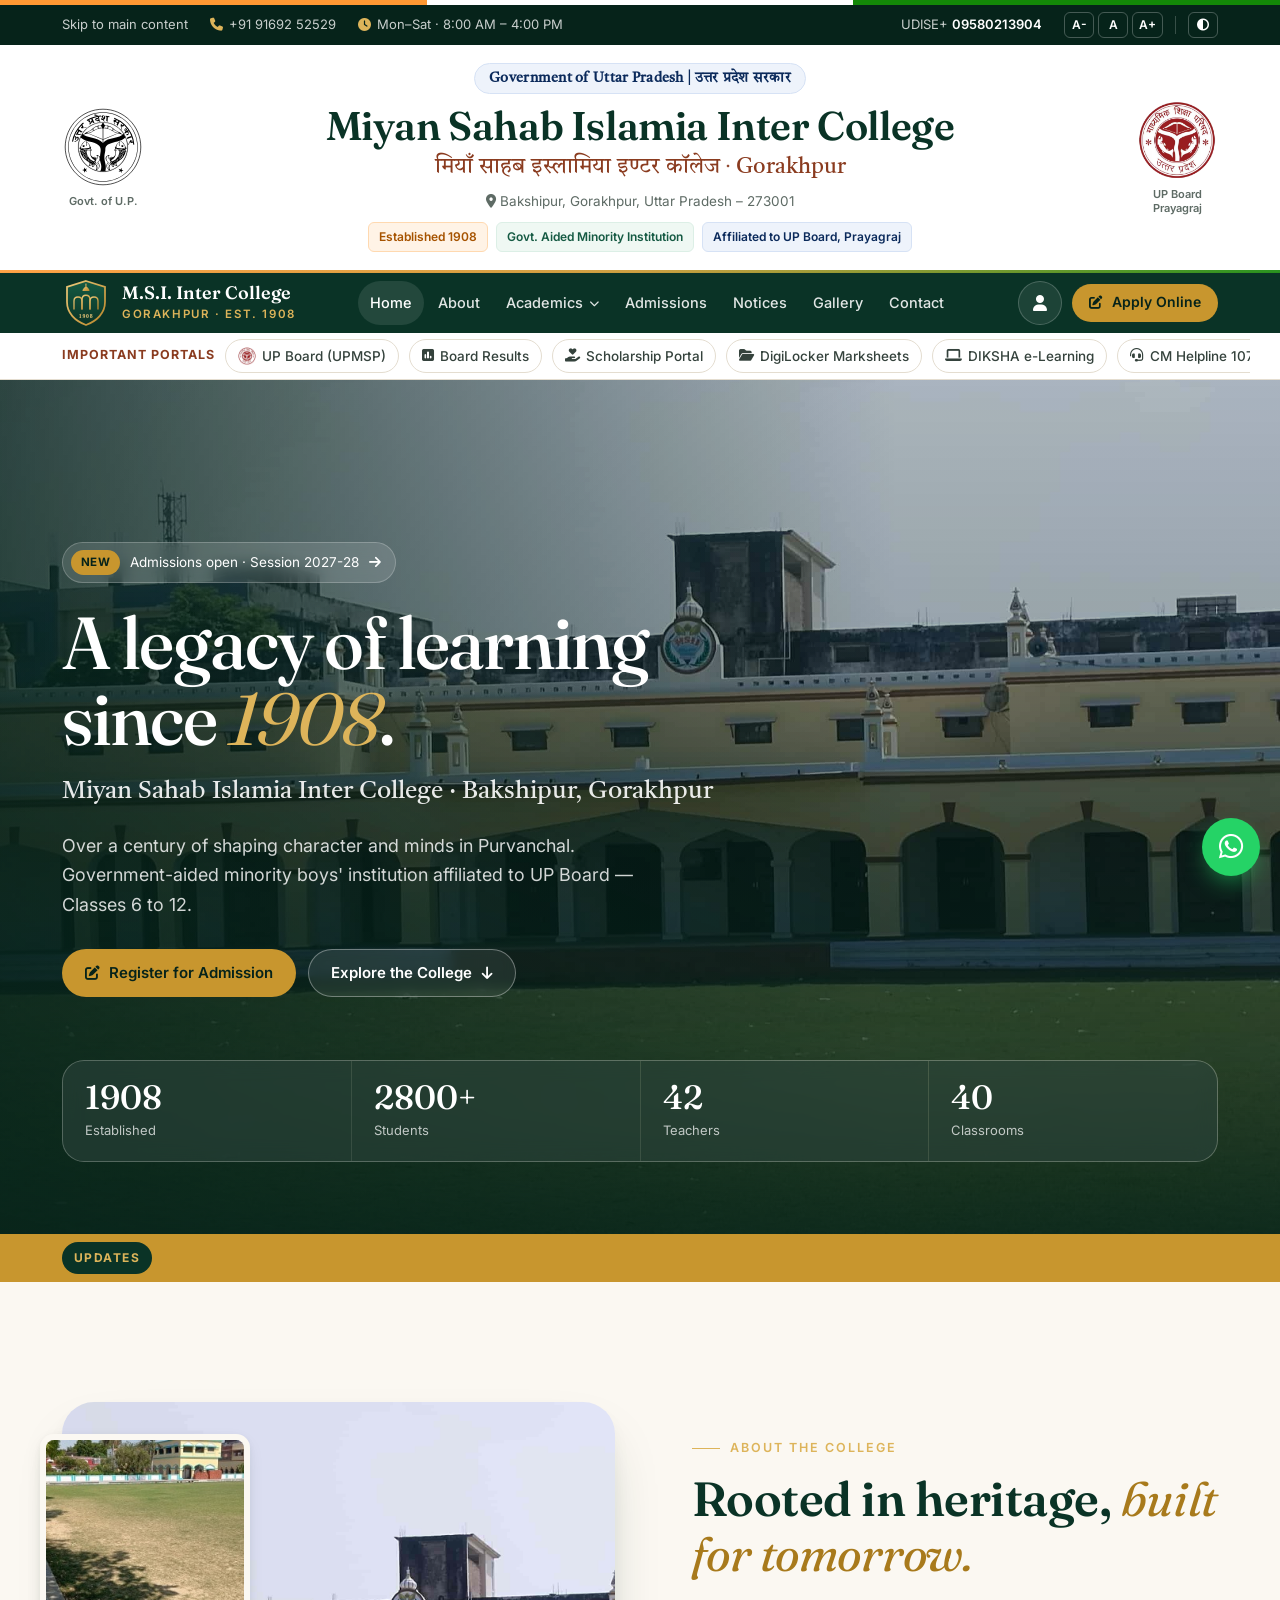
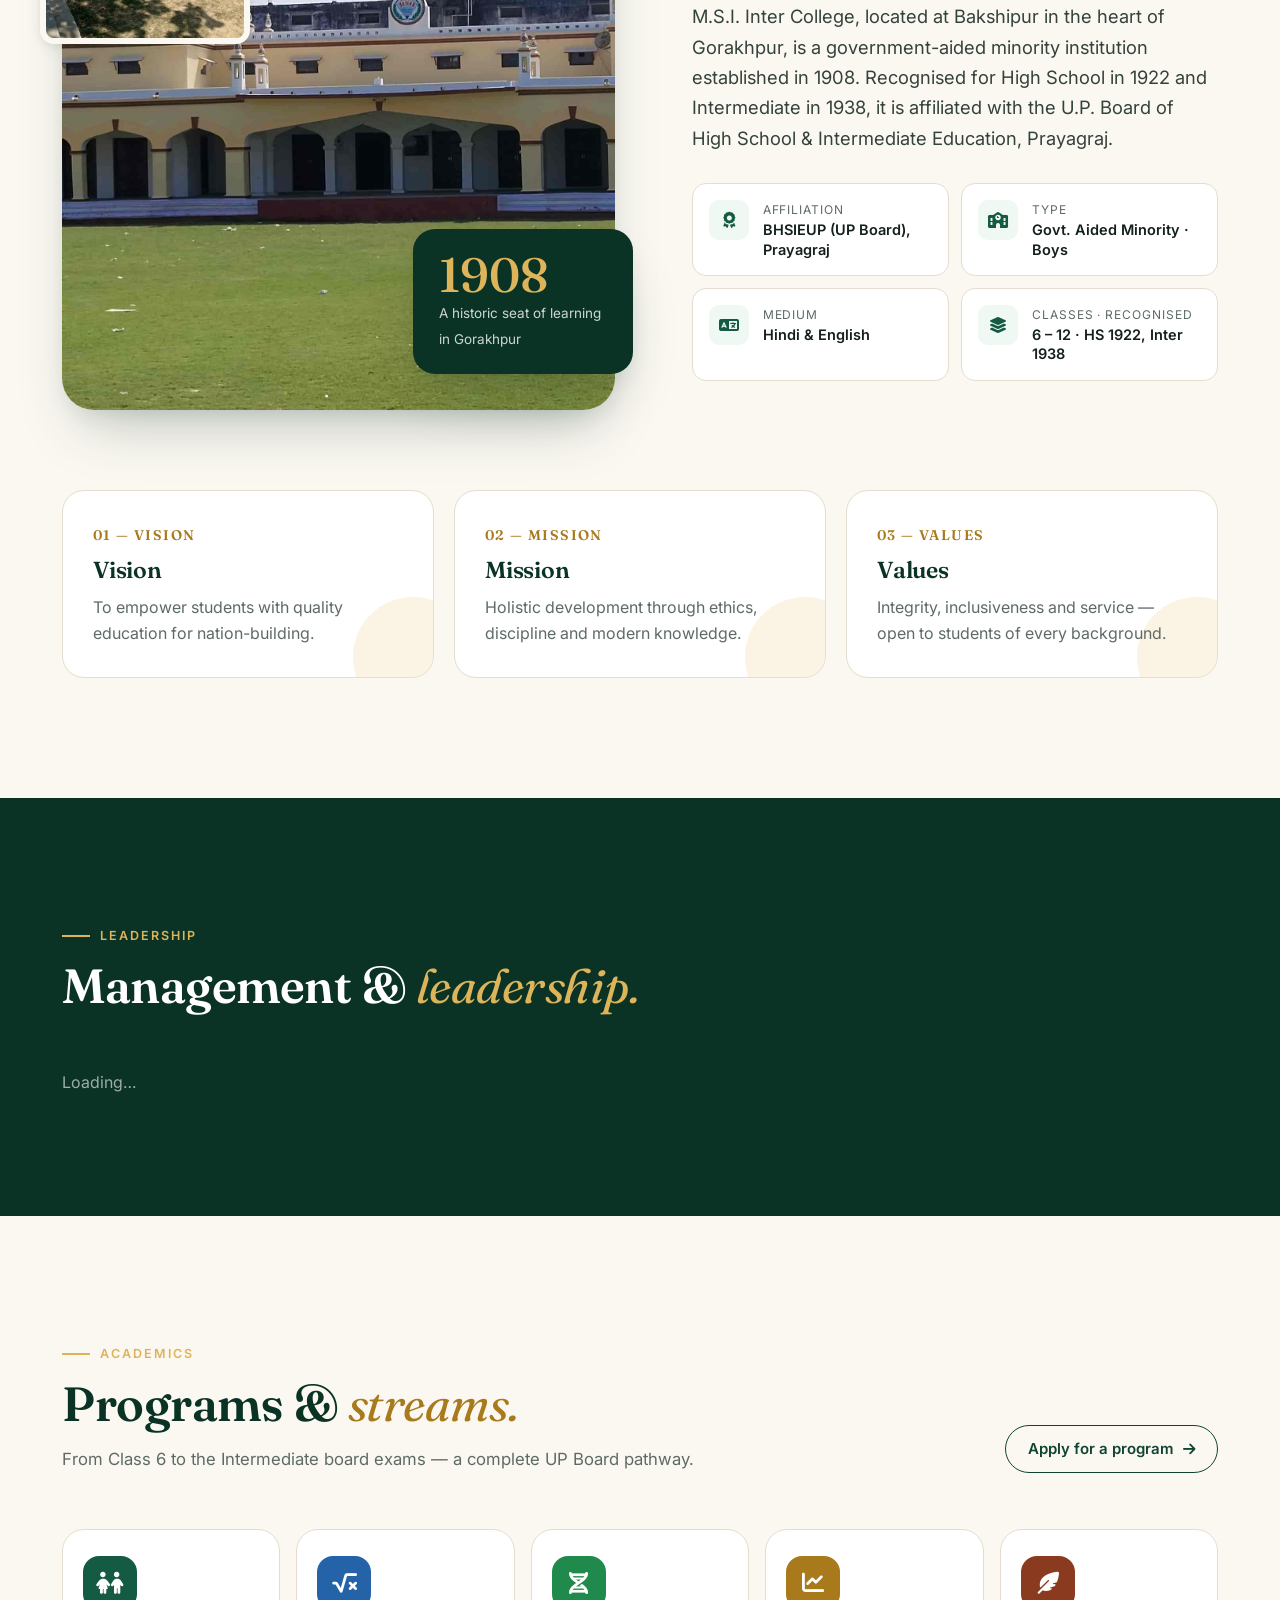
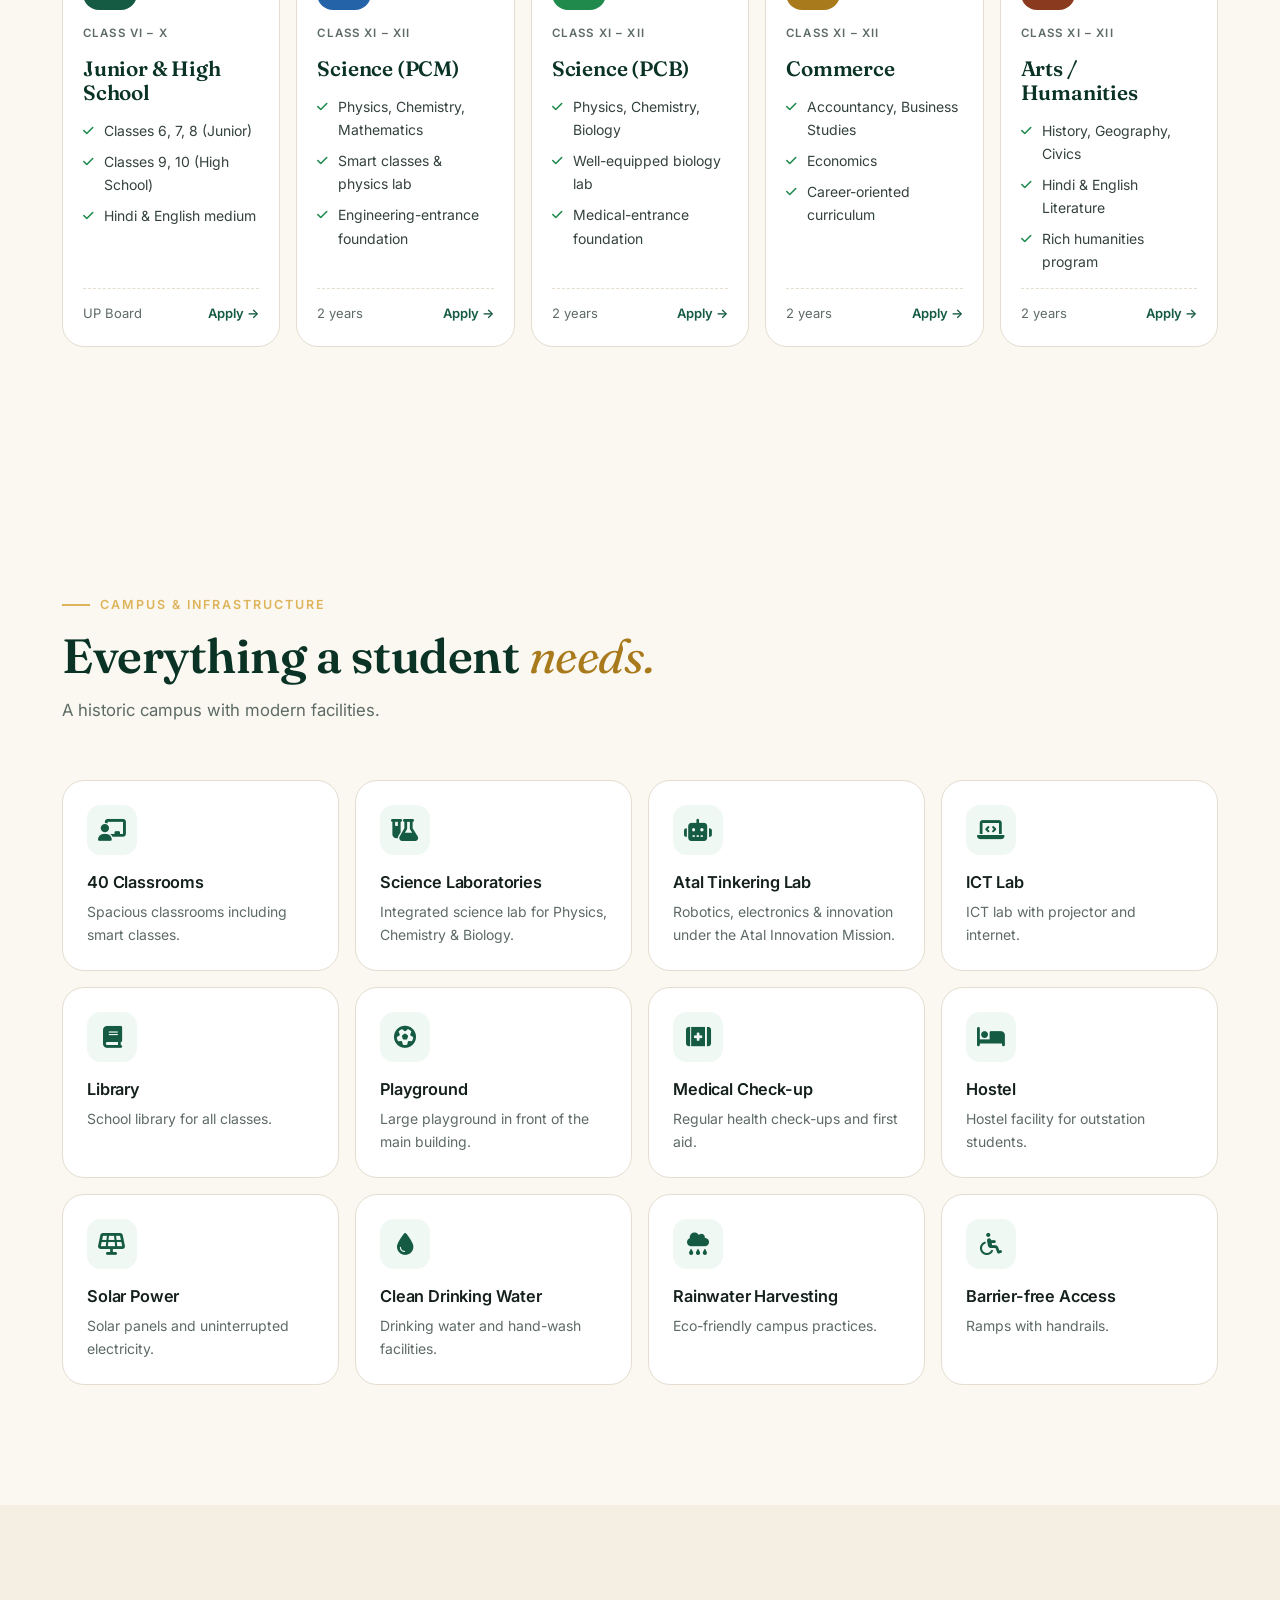
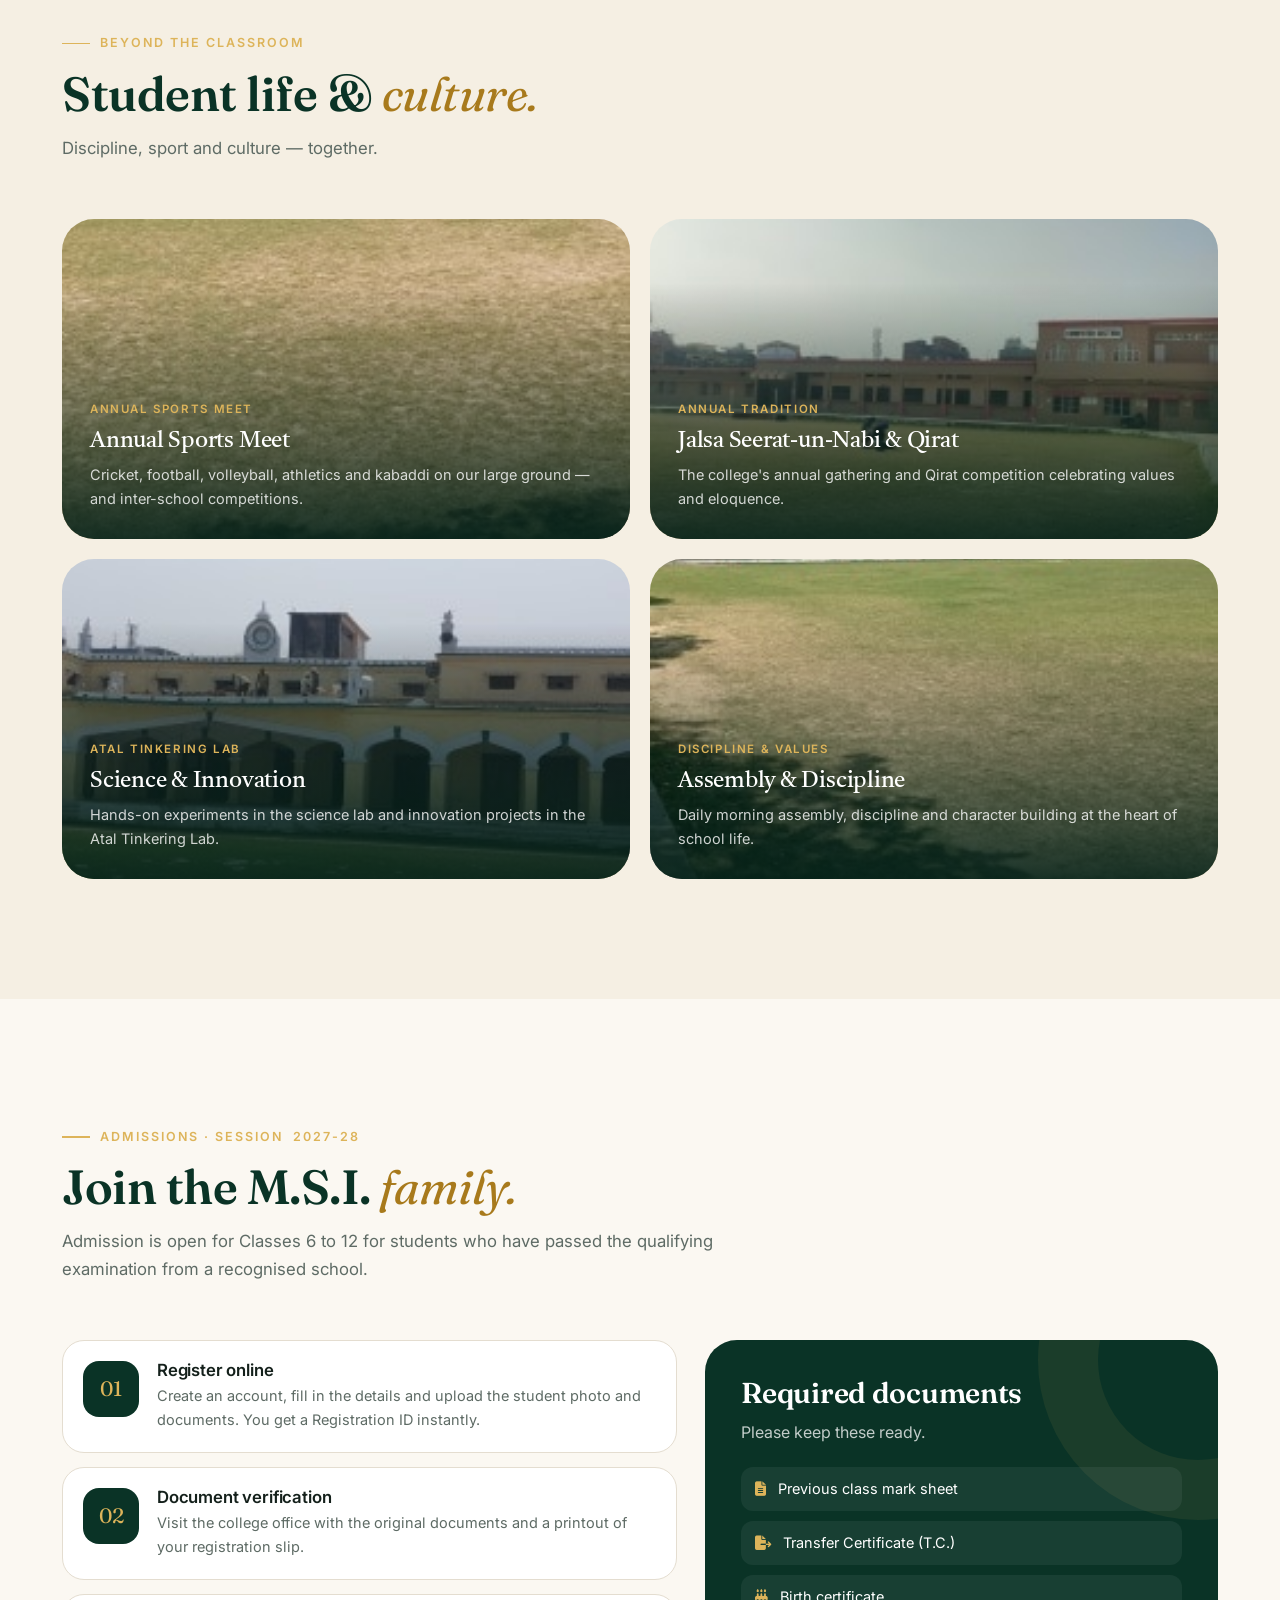
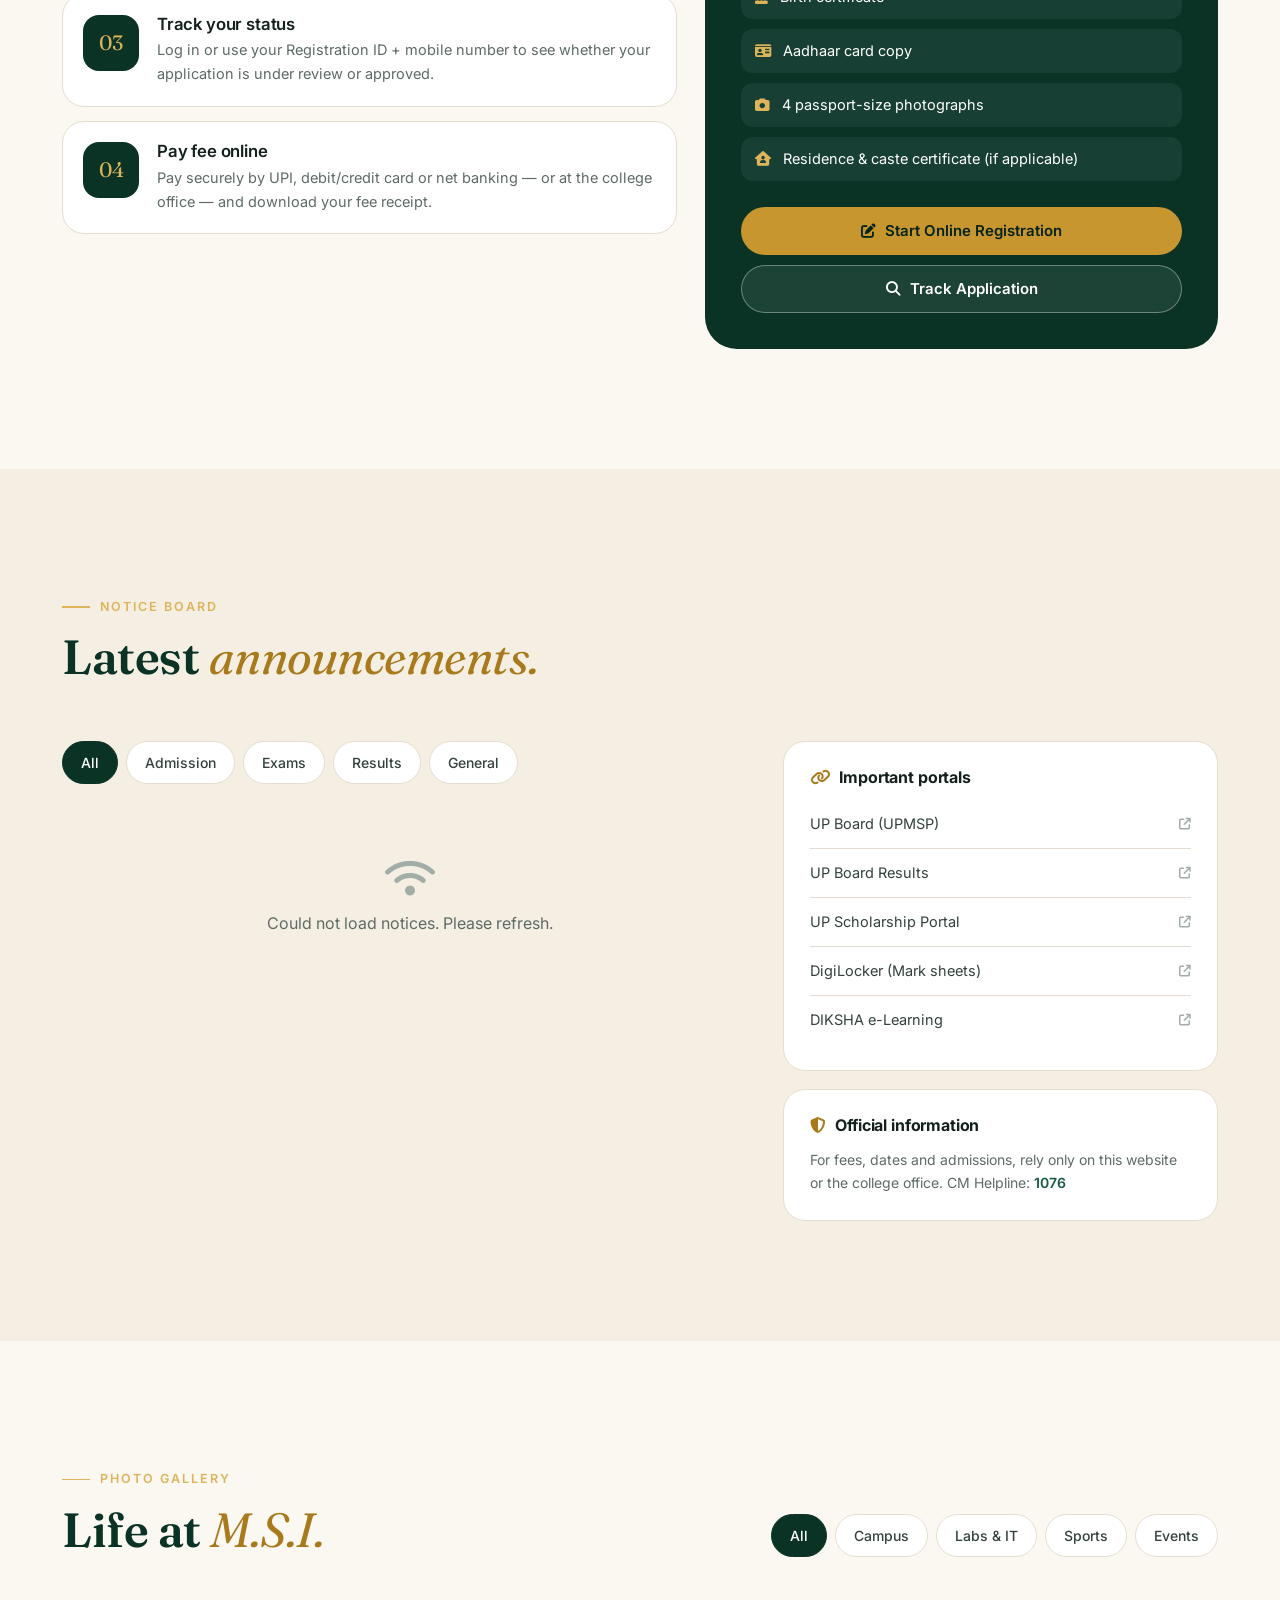
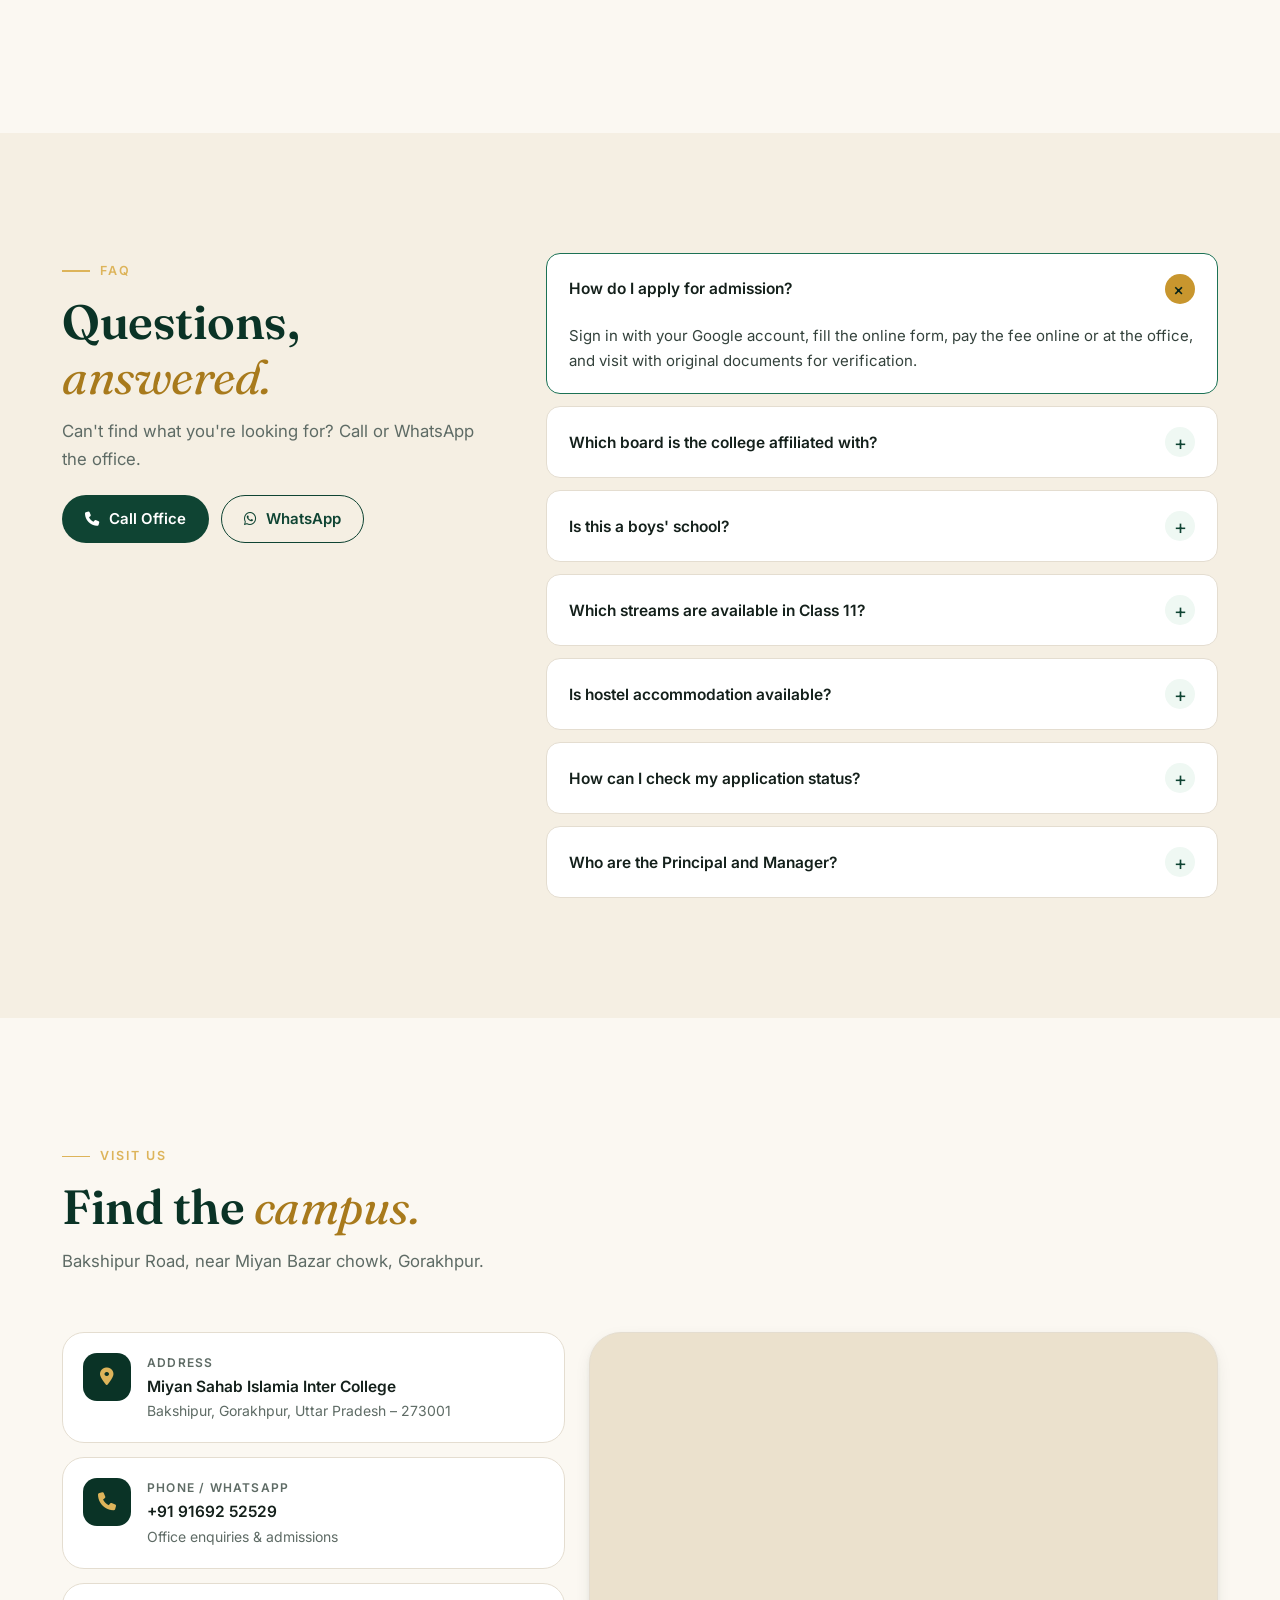
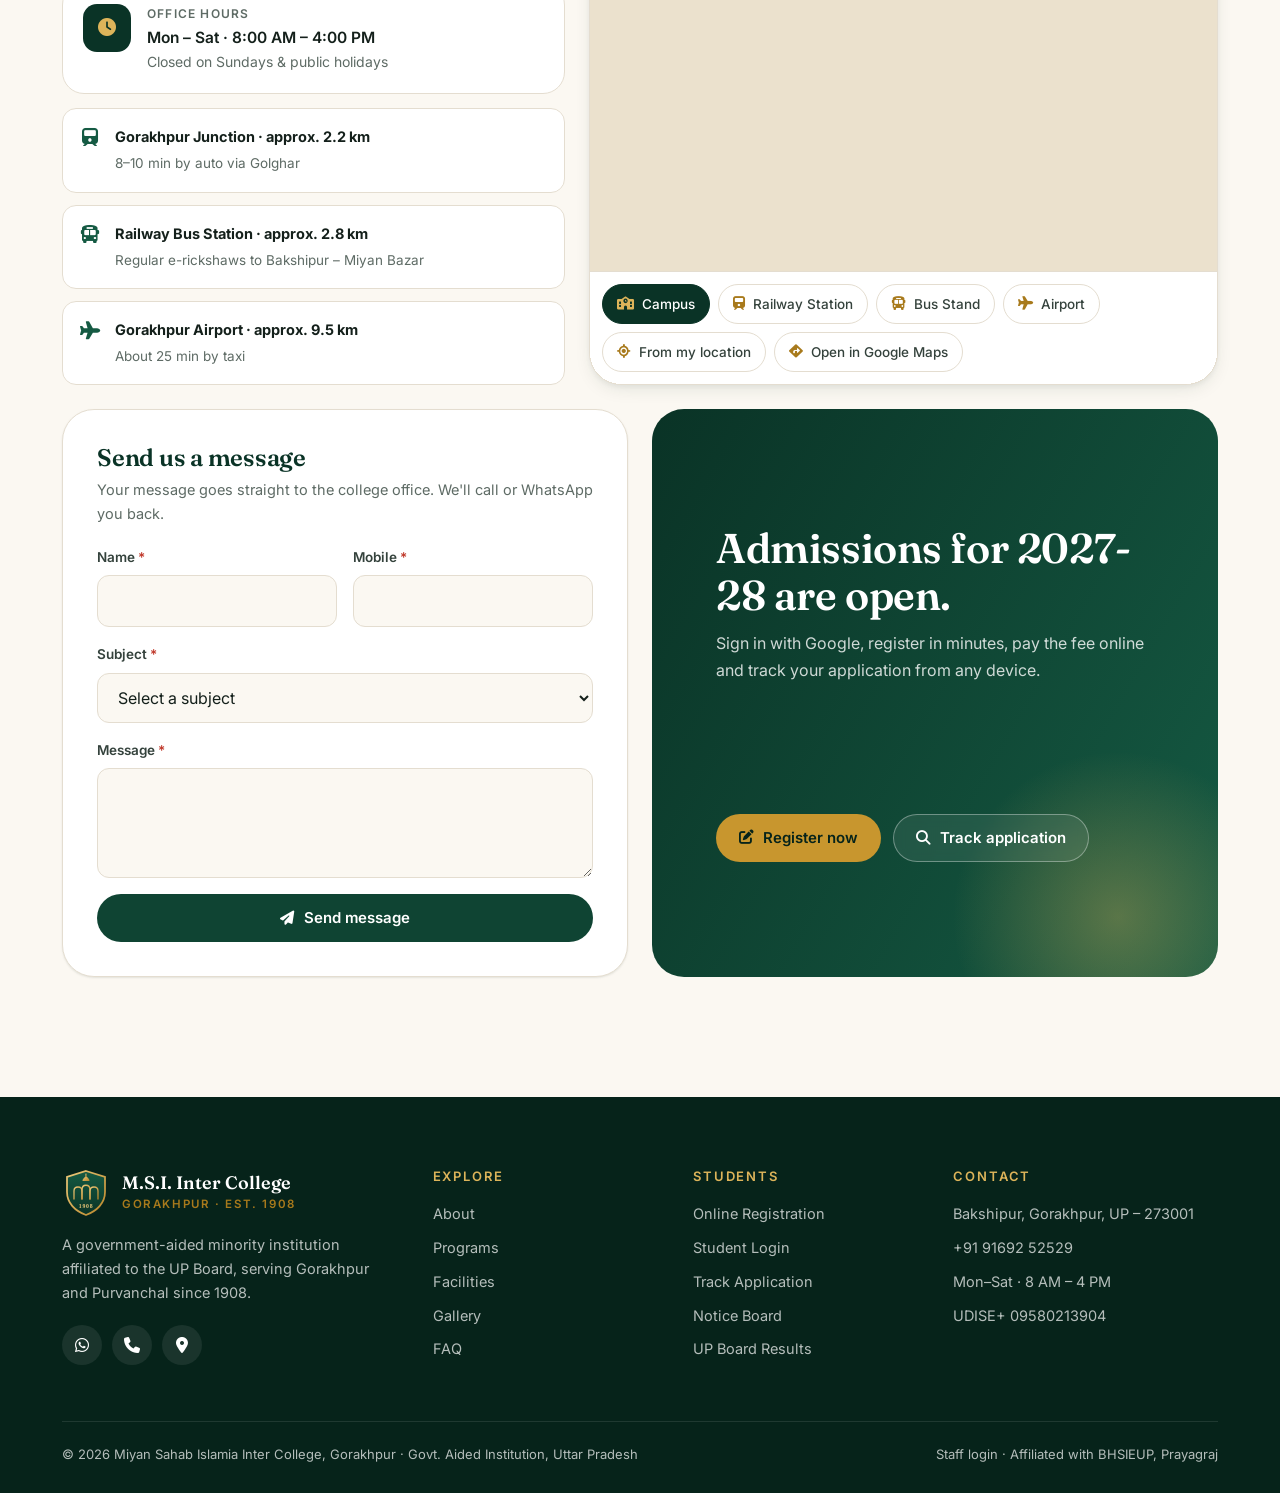
==== commit 73804816: "Real backend: Supabase API, Firebase Google Sign-in, PayU, admin panel - Supabase project with locke" ====
--- a/index.html
+++ b/index.html
@@ -1,9 +1,9 @@
 <!DOCTYPE html>
-<html lang="hi">
+<html lang="en">
 <head>
   <meta charset="UTF-8">
   <meta name="viewport" content="width=device-width, initial-scale=1, viewport-fit=cover">
-  <title>M.S.I. Inter College, Gorakhpur | मियाँ साहब इस्लामिया इण्टर कॉलेज — Est. 1908</title>
+  <title>Miyan Sahab Islamia Inter College, Gorakhpur | M.S.I. Inter College — Est. 1908</title>
   <meta name="description" content="Miyan Sahab Islamia (M.S.I.) Inter College, Bakshipur, Gorakhpur — Government-aided minority institution affiliated to UP Board, since 1908. Classes 6 to 12 with Science (PCM/PCB), Commerce and Arts. Online admission and fee payment.">
   <meta name="theme-color" content="#0a3326">
   <link rel="icon" href="assets/img/crest.svg" type="image/svg+xml">
@@ -34,7 +34,7 @@
   </script>
 </head>
 <body>
-<a class="skip-link" href="#main">मुख्य सामग्री पर जाएं | Skip to content</a>
+<a class="skip-link" href="#main">Skip to content</a>
 
 <div class="tricolor" aria-hidden="true"></div>
 
@@ -42,9 +42,9 @@
 <div class="utility-bar">
   <div class="container">
     <div class="utility-left">
-      <a href="#main" class="hide-sm">मुख्य सामग्री पर जाएं</a>
+      <a href="#main" class="hide-sm">Skip to main content</a>
       <a href="tel:+919169252529"><i class="fas fa-phone"></i>+91 91692 52529</a>
-      <span class="hide-sm"><i class="fas fa-clock"></i>सोम–शनि · 8:00 – 4:00</span>
+      <span class="hide-sm"><i class="fas fa-clock"></i>Mon–Sat · 8:00 AM – 4:00 PM</span>
     </div>
     <div class="utility-right">
       <span class="utility-codes">UDISE+ <strong>09580213904</strong></span>
@@ -62,24 +62,24 @@
 <!-- ============ Government header ============ -->
 <header class="gov-header">
   <div class="container gov-inner">
-    <a href="#home" class="gov-logo" title="उत्तर प्रदेश सरकार | Government of Uttar Pradesh">
-      <img src="images/up_emblem.svg" alt="उत्तर प्रदेश सरकार का प्रतीक चिह्न | Emblem of Uttar Pradesh" width="82" height="82">
-      <span>उ. प्र. शासन<br>Govt. of U.P.</span>
+    <a href="#home" class="gov-logo" title="Government of Uttar Pradesh">
+      <img src="images/up_emblem.svg" alt="Emblem of Uttar Pradesh" width="82" height="82">
+      <span>Govt. of U.P.</span>
     </a>
     <div class="gov-text">
-      <span class="gov-label">उत्तर प्रदेश सरकार | Government of Uttar Pradesh</span>
-      <h1>मियाँ साहब इस्लामिया इण्टर कॉलेज</h1>
-      <div class="gov-en">M.S.I. Inter College, Gorakhpur</div>
-      <p class="gov-addr"><i class="fas fa-location-dot"></i> बक्सीपुर, गोरखपुर, उत्तर प्रदेश – 273001 | Buxipur, Gorakhpur, U.P. – 273001</p>
+      <span class="gov-label">Government of Uttar Pradesh | उत्तर प्रदेश सरकार</span>
+      <h1 class="gov-title-en">Miyan Sahab Islamia Inter College</h1>
+      <div class="gov-en">मियाँ साहब इस्लामिया इण्टर कॉलेज · Gorakhpur</div>
+      <p class="gov-addr"><i class="fas fa-location-dot"></i> Bakshipur, Gorakhpur, Uttar Pradesh – 273001</p>
       <div class="gov-badges">
-        <span class="b1">स्थापित 1908</span>
-        <span class="b2">शासकीय सहायता प्राप्त अल्पसंख्यक संस्था</span>
-        <span class="b3">मान्यता: माध्यमिक शिक्षा परिषद, उ. प्र.</span>
-      </div>
-    </div>
-    <a href="https://upmsp.edu.in" target="_blank" rel="noopener" class="gov-logo" title="माध्यमिक शिक्षा परिषद, उत्तर प्रदेश, प्रयागराज">
-      <img src="images/upboard_official.png" alt="माध्यमिक शिक्षा परिषद उत्तर प्रदेश | UP Board logo" width="82" height="82">
-      <span>मा. शि. प. उ. प्र.<br>BHSIEUP, Prayagraj</span>
+        <span class="b1">Established 1908</span>
+        <span class="b2">Govt. Aided Minority Institution</span>
+        <span class="b3">Affiliated to UP Board, Prayagraj</span>
+      </div>
+    </div>
+    <a href="https://upmsp.edu.in" target="_blank" rel="noopener" class="gov-logo" title="Board of High School &amp; Intermediate Education, U.P., Prayagraj">
+      <img src="images/upboard_official.png" alt="UP Board logo" width="82" height="82">
+      <span>UP Board<br>Prayagraj</span>
     </a>
   </div>
 </header>
@@ -90,32 +90,32 @@
     <a href="#home" class="brand" aria-label="M.S.I. Inter College — Home">
       <img src="assets/img/crest.svg" alt="" class="brand-crest" width="40" height="40">
       <span class="brand-text">
-        <span class="brand-hi">मियाँ साहब इस्लामिया इण्टर कॉलेज</span>
-        <span class="brand-en">M.S.I. Inter College · 1908</span>
+        <span class="brand-hi brand-en-name">M.S.I. Inter College</span>
+        <span class="brand-en">Gorakhpur · Est. 1908</span>
       </span>
     </a>
 
     <div class="primary-nav">
-      <a href="#home">होम</a>
-      <a href="#about">परिचय</a>
+      <a href="#home">Home</a>
+      <a href="#about">About</a>
       <div class="nav-drop">
-        <button type="button" aria-haspopup="true">शिक्षा <i class="fas fa-chevron-down"></i></button>
+        <button type="button" aria-haspopup="true">Academics <i class="fas fa-chevron-down"></i></button>
         <div class="nav-drop-menu">
-          <a href="#programs"><i class="fas fa-book-open"></i> पाठ्यक्रम | Programs</a>
-          <a href="#toppers"><i class="fas fa-trophy"></i> मेधावी छात्र | Toppers</a>
-          <a href="#facilities"><i class="fas fa-flask"></i> सुविधाएं | Facilities</a>
-          <a href="#life"><i class="fas fa-people-group"></i> छात्र जीवन | Student Life</a>
-        </div>
-      </div>
-      <a href="#admissions">प्रवेश</a>
-      <a href="#notices">सूचना पट्ट</a>
-      <a href="#gallery" class="hide-lg">गैलरी</a>
-      <a href="#contact">संपर्क</a>
+          <a href="#programs"><i class="fas fa-book-open"></i> Programs</a>
+          <a href="#toppers"><i class="fas fa-trophy"></i> Toppers</a>
+          <a href="#facilities"><i class="fas fa-flask"></i> Facilities</a>
+          <a href="#life"><i class="fas fa-people-group"></i> Student Life</a>
+        </div>
+      </div>
+      <a href="#admissions">Admissions</a>
+      <a href="#notices">Notices</a>
+      <a href="#gallery" class="hide-lg">Gallery</a>
+      <a href="#contact">Contact</a>
     </div>
 
     <div class="header-actions">
       <a href="register.html#login" class="icon-btn" aria-label="Student login" title="Student login"><i class="fas fa-user"></i></a>
-      <a href="register.html" class="btn btn-gold btn-sm btn-apply-desktop"><i class="fas fa-pen-to-square"></i> ऑनलाइन प्रवेश</a>
+      <a href="register.html" class="btn btn-gold btn-sm btn-apply-desktop"><i class="fas fa-pen-to-square"></i> Apply Online</a>
       <button class="icon-btn menu-toggle" id="menuToggle" aria-label="Open menu" aria-expanded="false" aria-controls="mobileDrawer"><i class="fas fa-bars"></i></button>
     </div>
   </div>
@@ -124,13 +124,13 @@
 <!-- ============ Important portals ============ -->
 <div class="portals-strip">
   <div class="container">
-    <strong>महत्वपूर्ण पोर्टल</strong>
-    <a href="https://upmsp.edu.in" target="_blank" rel="noopener"><img src="images/upboard_official.png" alt=""> UPMSP बोर्ड पोर्टल</a>
-    <a href="https://results.upmsp.edu.in" target="_blank" rel="noopener"><i class="fas fa-square-poll-vertical"></i> परीक्षा परिणाम</a>
-    <a href="https://scholarship.up.gov.in" target="_blank" rel="noopener"><i class="fas fa-hand-holding-heart"></i> छात्रवृत्ति पोर्टल</a>
-    <a href="https://www.digilocker.gov.in" target="_blank" rel="noopener"><i class="fas fa-folder-open"></i> डिजिलॉकर अंकपत्र</a>
-    <a href="https://diksha.gov.in" target="_blank" rel="noopener"><i class="fas fa-laptop"></i> दीक्षा ई-लर्निंग</a>
-    <a href="tel:1076"><i class="fas fa-headset"></i> CM हेल्पलाइन 1076</a>
+    <strong>Important portals</strong>
+    <a href="https://upmsp.edu.in" target="_blank" rel="noopener"><img src="images/upboard_official.png" alt=""> UP Board (UPMSP)</a>
+    <a href="https://results.upmsp.edu.in" target="_blank" rel="noopener"><i class="fas fa-square-poll-vertical"></i> Board Results</a>
+    <a href="https://scholarship.up.gov.in" target="_blank" rel="noopener"><i class="fas fa-hand-holding-heart"></i> Scholarship Portal</a>
+    <a href="https://www.digilocker.gov.in" target="_blank" rel="noopener"><i class="fas fa-folder-open"></i> DigiLocker Marksheets</a>
+    <a href="https://diksha.gov.in" target="_blank" rel="noopener"><i class="fas fa-laptop"></i> DIKSHA e-Learning</a>
+    <a href="tel:1076"><i class="fas fa-headset"></i> CM Helpline 1076</a>
   </div>
 </div>
 
@@ -146,20 +146,20 @@
       <button class="icon-btn" data-close-drawer aria-label="Close menu"><i class="fas fa-xmark"></i></button>
     </div>
     <nav class="drawer-nav">
-      <a href="#home" data-close-drawer><i class="fas fa-house"></i> होम | Home</a>
-      <a href="#about" data-close-drawer><i class="fas fa-landmark"></i> हमारे बारे में | About</a>
-      <a href="#leadership" data-close-drawer><i class="fas fa-user-tie"></i> नेतृत्व | Leadership</a>
+      <a href="#home" data-close-drawer><i class="fas fa-house"></i> Home</a>
+      <a href="#about" data-close-drawer><i class="fas fa-landmark"></i> About</a>
+      <a href="#leadership" data-close-drawer><i class="fas fa-user-tie"></i> Leadership</a>
       <div class="drawer-label">Academics</div>
-      <a href="#programs" data-close-drawer><i class="fas fa-book-open"></i> पाठ्यक्रम | Programs</a>
-      <a href="#toppers" data-close-drawer><i class="fas fa-trophy"></i> मेधावी छात्र | Toppers</a>
-      <a href="#facilities" data-close-drawer><i class="fas fa-flask"></i> सुविधाएं | Facilities</a>
-      <a href="#life" data-close-drawer><i class="fas fa-people-group"></i> छात्र जीवन | Student Life</a>
+      <a href="#programs" data-close-drawer><i class="fas fa-book-open"></i> Programs</a>
+      <a href="#toppers" data-close-drawer><i class="fas fa-trophy"></i> Toppers</a>
+      <a href="#facilities" data-close-drawer><i class="fas fa-flask"></i> Facilities</a>
+      <a href="#life" data-close-drawer><i class="fas fa-people-group"></i> Student Life</a>
       <div class="drawer-label">Information</div>
-      <a href="#admissions" data-close-drawer><i class="fas fa-clipboard-check"></i> प्रवेश | Admissions</a>
-      <a href="#notices" data-close-drawer><i class="fas fa-bullhorn"></i> सूचना पट्ट | Notices</a>
-      <a href="#gallery" data-close-drawer><i class="fas fa-images"></i> गैलरी | Gallery</a>
+      <a href="#admissions" data-close-drawer><i class="fas fa-clipboard-check"></i> Admissions</a>
+      <a href="#notices" data-close-drawer><i class="fas fa-bullhorn"></i> Notices</a>
+      <a href="#gallery" data-close-drawer><i class="fas fa-images"></i> Gallery</a>
       <a href="#faq" data-close-drawer><i class="fas fa-circle-question"></i> FAQ</a>
-      <a href="#contact" data-close-drawer><i class="fas fa-location-dot"></i> संपर्क | Contact</a>
+      <a href="#contact" data-close-drawer><i class="fas fa-location-dot"></i> Contact</a>
     </nav>
     <div class="drawer-foot">
       <a href="register.html" class="btn btn-gold btn-block"><i class="fas fa-pen-to-square"></i> Apply Online</a>
@@ -179,18 +179,18 @@
       <div class="hero-content">
         <a href="register.html" class="hero-pill"><span class="dot">NEW</span> <span>Admissions open · Session <span data-session>2027-28</span></span> <i class="fas fa-arrow-right"></i></a>
         <h1>A legacy of learning<br>since <em>1908</em>.</h1>
-        <p class="hero-hi">मियाँ साहब इस्लामिया इण्टर कॉलेज — बक्सीपुर, गोरखपुर</p>
-        <p class="hero-lead">Over a century of shaping character and minds in Purvanchal. Government-aided minority institution affiliated to UP Board — Hindi &amp; English medium, Classes 6 to 12.</p>
+        <p class="hero-hi">Miyan Sahab Islamia Inter College · Bakshipur, Gorakhpur</p>
+        <p class="hero-lead">Over a century of shaping character and minds in Purvanchal. Government-aided minority boys' institution affiliated to UP Board — Classes 6 to 12.</p>
         <div class="hero-cta">
           <a href="register.html" class="btn btn-gold"><i class="fas fa-pen-to-square"></i> Register for Admission</a>
           <a href="#about" class="btn btn-ghost-light">Explore the College <i class="fas fa-arrow-down"></i></a>
         </div>
       </div>
       <div class="hero-meta">
-        <div><strong data-count="118" data-suffix="+">118+</strong><span>Years of legacy</span></div>
-        <div><strong data-count="2800" data-suffix="+">2800+</strong><span>Students enrolled</span></div>
-        <div><strong data-count="40">40</strong><span>Classrooms &amp; labs</span></div>
-        <div><strong>4.2★</strong><span>750+ reviews</span></div>
+        <div><strong data-stat="founded">1908</strong><span>Established</span></div>
+        <div><strong data-stat="students">2800+</strong><span>Students</span></div>
+        <div><strong data-stat="teachers">42</strong><span>Teachers</span></div>
+        <div><strong data-stat="classrooms">40</strong><span>Classrooms</span></div>
       </div>
     </div>
   </section>
@@ -200,18 +200,7 @@
     <div class="container">
       <span class="ticker-label">Updates</span>
       <div class="ticker-track">
-        <div class="ticker-items">
-          <span>सत्र <span data-session>2027-28</span> हेतु ऑनलाइन प्रवेश पंजीकरण प्रारम्भ</span>
-          <span>कक्षा 11 — विज्ञान (PCM/PCB), वाणिज्य एवं कला संकाय उपलब्ध</span>
-          <span>UP Board (BHSIEUP), Prayagraj से मान्यता प्राप्त</span>
-          <span>40 सुसज्जित कक्षाएं एवं स्मार्ट क्लासरूम</span>
-          <span>वार्षिकोत्सव का आयोजन शीघ्र</span>
-          <span>सत्र <span data-session>2027-28</span> हेतु ऑनलाइन प्रवेश पंजीकरण प्रारम्भ</span>
-          <span>कक्षा 11 — विज्ञान (PCM/PCB), वाणिज्य एवं कला संकाय उपलब्ध</span>
-          <span>UP Board (BHSIEUP), Prayagraj से मान्यता प्राप्त</span>
-          <span>40 सुसज्जित कक्षाएं एवं स्मार्ट क्लासरूम</span>
-          <span>वार्षिकोत्सव का आयोजन शीघ्र</span>
-        </div>
+        <div class="ticker-items" id="tickerItems"></div>
       </div>
     </div>
   </div>
@@ -223,16 +212,15 @@
         <div class="about-visual reveal">
           <div class="frame"><img src="images/main.jpg" alt="Main campus building, Bakshipur" loading="lazy" style="object-position: 35% center"></div>
           <div class="about-thumb"><img src="images/school_photo_20.jpg" alt="Students at morning assembly" loading="lazy"></div>
-          <div class="about-badge"><strong>1908</strong><span>से गोरखपुर की ऐतिहासिक शैक्षिक धरोहर</span></div>
+          <div class="about-badge"><strong>1908</strong><span>A historic seat of learning in Gorakhpur</span></div>
         </div>
         <div class="about-copy reveal reveal-delay-1">
           <span class="eyebrow">About the College</span>
           <h2 class="section-title">Rooted in heritage, <em>built for tomorrow.</em></h2>
           <p class="lead" style="margin-top:20px">M.S.I. Inter College, located at Bakshipur in the heart of Gorakhpur, is a government-aided minority institution established in 1908. Recognised for High School in 1922 and Intermediate in 1938, it is affiliated with the U.P. Board of High School &amp; Intermediate Education, Prayagraj.</p>
-          <p class="hi">मियाँ साहब इस्लामिया इण्टर कॉलेज हिन्दी एवं अंग्रेजी माध्यम में कक्षा 6 से 12 तक शिक्षा प्रदान करता है। परिसर में 40 कक्षाएं, अटल टिंकरिंग लैब, ICT लैब, विज्ञान प्रयोगशालाएं, विशाल खेल मैदान, सौर ऊर्जा एवं समृद्ध पुस्तकालय उपलब्ध है।</p>
           <div class="fact-list">
             <div class="fact"><i class="fas fa-award"></i><div><small>Affiliation</small><strong>BHSIEUP (UP Board), Prayagraj</strong></div></div>
-            <div class="fact"><i class="fas fa-school"></i><div><small>Type</small><strong>Govt. Aided Minority Institution</strong></div></div>
+            <div class="fact"><i class="fas fa-school"></i><div><small>Type</small><strong>Govt. Aided Minority · Boys</strong></div></div>
             <div class="fact"><i class="fas fa-language"></i><div><small>Medium</small><strong>Hindi &amp; English</strong></div></div>
             <div class="fact"><i class="fas fa-layer-group"></i><div><small>Classes · Recognised</small><strong>6 – 12 · HS 1922, Inter 1938</strong></div></div>
           </div>
@@ -242,21 +230,18 @@
       <div class="pillars">
         <article class="pillar reveal">
           <span class="num">01 — VISION</span>
-          <h3>दृष्टिकोण</h3>
+          <h3>Vision</h3>
           <p>To empower students with quality education for nation-building.</p>
-          <p class="hi">गुणवत्तापूर्ण शिक्षा प्रदान कर छात्रों को राष्ट्र-निर्माण के योग्य बनाना।</p>
         </article>
         <article class="pillar reveal reveal-delay-1">
           <span class="num">02 — MISSION</span>
-          <h3>लक्ष्य</h3>
+          <h3>Mission</h3>
           <p>Holistic development through ethics, discipline and modern knowledge.</p>
-          <p class="hi">नैतिक मूल्यों, अनुशासन एवं ज्ञान के माध्यम से छात्रों का सर्वांगीण विकास।</p>
         </article>
         <article class="pillar reveal reveal-delay-2">
           <span class="num">03 — VALUES</span>
-          <h3>मूल्य</h3>
+          <h3>Values</h3>
           <p>Integrity, inclusiveness and service — open to students of every background.</p>
-          <p class="hi">ईमानदारी, समावेशिता एवं सेवा — हर वर्ग के छात्र के लिए।</p>
         </article>
       </div>
     </div>
@@ -268,27 +253,10 @@
       <div class="section-head">
         <div>
           <span class="eyebrow">Leadership</span>
-          <h2 class="section-title">Messages from the <em>management.</em></h2>
-        </div>
-      </div>
-      <div class="leaders">
-        <article class="leader reveal">
-          <div class="leader-avatar" aria-hidden="true">MS</div>
-          <div>
-            <span class="leader-role">Manager · प्रबंधक</span>
-            <blockquote style="margin-top:28px">मियाँ साहब इस्लामिया इण्टर कॉलेज केवल एक शैक्षणिक संस्थान नहीं, बल्कि 1908 से गोरखपुर एवं पूर्वांचल की ऐतिहासिक धरोहर है। हमारा ध्येय हर वर्ग के छात्र को आधुनिकतम ज्ञान, वैज्ञानिक दृष्टिकोण एवं उच्च नैतिक संस्कारों से समृद्ध करना है।</blockquote>
-            <h3 class="leader-name">महबूब सईद "हारिस"<small>Mahboob Sayeed "Haris" — Manager / Secretary, Managing Committee</small></h3>
-          </div>
-        </article>
-        <article class="leader reveal reveal-delay-1">
-          <div class="leader-avatar" aria-hidden="true">ZK</div>
-          <div>
-            <span class="leader-role">Principal · प्रधानाचार्य</span>
-            <blockquote style="margin-top:28px">हमारे 51 सुयोग्य शिक्षकों का समर्पित दल छात्रों के बौद्धिक और चारित्रिक विकास के लिए निरंतर कार्यरत है। स्मार्ट क्लासरूम, प्रयोगशालाओं और खेल-कूद के माध्यम से हम श्रेष्ठ परिणाम दे रहे हैं।</blockquote>
-            <h3 class="leader-name">श्री ज़फ़र अहमद खान<small>Zafar Ahmad Khan — Principal</small></h3>
-          </div>
-        </article>
-      </div>
+          <h2 class="section-title">Management &amp; <em>leadership.</em></h2>
+        </div>
+      </div>
+      <div class="leaders" id="leadersGrid"><p class="muted-on-dark">Loading…</p></div>
     </div>
   </section>
 
@@ -299,7 +267,7 @@
         <div>
           <span class="eyebrow">Academics</span>
           <h2 class="section-title">Programs &amp; <em>streams.</em></h2>
-          <p class="section-sub">From Class 6 to the Intermediate board exams — a complete UP Board pathway.<span class="hi">कक्षा 6 से इण्टरमीडिएट तक सम्पूर्ण शिक्षा।</span></p>
+          <p class="section-sub">From Class 6 to the Intermediate board exams — a complete UP Board pathway.</p>
         </div>
         <a href="register.html" class="btn btn-outline">Apply for a program <i class="fas fa-arrow-right"></i></a>
       </div>
@@ -307,7 +275,7 @@
         <article class="program reveal">
           <div class="program-icon"><i class="fas fa-children"></i></div>
           <span class="tag">Class VI – X</span>
-          <h3>Junior &amp; High School<span class="hi">कक्षा 6 से 10</span></h3>
+          <h3>Junior &amp; High School</h3>
           <ul>
             <li><i class="fas fa-check"></i> Classes 6, 7, 8 (Junior)</li>
             <li><i class="fas fa-check"></i> Classes 9, 10 (High School)</li>
@@ -318,7 +286,7 @@
         <article class="program reveal reveal-delay-1">
           <div class="program-icon"><i class="fas fa-square-root-variable"></i></div>
           <span class="tag">Class XI – XII</span>
-          <h3>Science (PCM)<span class="hi">विज्ञान — गणित वर्ग</span></h3>
+          <h3>Science (PCM)</h3>
           <ul>
             <li><i class="fas fa-check"></i> Physics, Chemistry, Mathematics</li>
             <li><i class="fas fa-check"></i> Smart classes &amp; physics lab</li>
@@ -329,7 +297,7 @@
         <article class="program reveal reveal-delay-2">
           <div class="program-icon"><i class="fas fa-dna"></i></div>
           <span class="tag">Class XI – XII</span>
-          <h3>Science (PCB)<span class="hi">विज्ञान — जीव विज्ञान वर्ग</span></h3>
+          <h3>Science (PCB)</h3>
           <ul>
             <li><i class="fas fa-check"></i> Physics, Chemistry, Biology</li>
             <li><i class="fas fa-check"></i> Well-equipped biology lab</li>
@@ -340,7 +308,7 @@
         <article class="program reveal reveal-delay-1">
           <div class="program-icon"><i class="fas fa-chart-line"></i></div>
           <span class="tag">Class XI – XII</span>
-          <h3>Commerce<span class="hi">वाणिज्य वर्ग</span></h3>
+          <h3>Commerce</h3>
           <ul>
             <li><i class="fas fa-check"></i> Accountancy, Business Studies</li>
             <li><i class="fas fa-check"></i> Economics</li>
@@ -351,7 +319,7 @@
         <article class="program reveal reveal-delay-2">
           <div class="program-icon"><i class="fas fa-feather-pointed"></i></div>
           <span class="tag">Class XI – XII</span>
-          <h3>Arts / Humanities<span class="hi">कला वर्ग</span></h3>
+          <h3>Arts / Humanities</h3>
           <ul>
             <li><i class="fas fa-check"></i> History, Geography, Civics</li>
             <li><i class="fas fa-check"></i> Hindi &amp; English Literature</li>
@@ -364,31 +332,14 @@
   </section>
 
   <!-- ============ Toppers ============ -->
-  <section class="section section-alt" id="toppers">
+  <section class="section section-alt" id="toppers" hidden>
     <div class="container">
       <div class="section-head center">
         <span class="eyebrow">Academic Excellence</span>
         <h2 class="section-title">Our board <em>toppers.</em></h2>
-        <p class="section-sub">UP Board examination results that make us proud.<span class="hi">माध्यमिक शिक्षा परिषद परीक्षा में उत्कृष्ट प्रदर्शन करने वाले हमारे गौरव</span></p>
-      </div>
-      <div class="toppers">
-        <article class="topper reveal">
-          <div class="topper-top"><div class="topper-avatar">ज़</div><h3>मो. ज़ैद सिद्दीकी</h3><p>Intermediate · Science (PCM)</p></div>
-          <div class="topper-score">94.6%</div><span class="topper-rank">District Rank 4</span>
-        </article>
-        <article class="topper reveal reveal-delay-1">
-          <div class="topper-top"><div class="topper-avatar">अ</div><h3>अंशिका गुप्ता</h3><p>High School · UP Board</p></div>
-          <div class="topper-score">93.8%</div><span class="topper-rank">College 1st</span>
-        </article>
-        <article class="topper reveal reveal-delay-2">
-          <div class="topper-top"><div class="topper-avatar">अ</div><h3>अमानुल्लाह खान</h3><p>Intermediate · Commerce</p></div>
-          <div class="topper-score">92.4%</div><span class="topper-rank">Commerce 1st</span>
-        </article>
-        <article class="topper reveal reveal-delay-3">
-          <div class="topper-top"><div class="topper-avatar">श</div><h3>शगुफ्ता परवीन</h3><p>Intermediate · Arts</p></div>
-          <div class="topper-score">91.8%</div><span class="topper-rank">Arts 1st</span>
-        </article>
-      </div>
+        <p class="section-sub">UP Board examination results that make us proud.</p>
+      </div>
+      <div class="toppers" id="toppersGrid"></div>
     </div>
   </section>
 
@@ -399,25 +350,22 @@
         <div>
           <span class="eyebrow">Campus &amp; Infrastructure</span>
           <h2 class="section-title">Everything a student <em>needs.</em></h2>
-          <p class="section-sub">A historic campus with modern facilities.<span class="hi">ऐतिहासिक परिसर, आधुनिक सुविधाएं।</span></p>
+          <p class="section-sub">A historic campus with modern facilities.</p>
         </div>
       </div>
       <div class="facilities">
-        <div class="facility reveal"><i class="fas fa-chalkboard-user"></i><h3>Smart Classrooms<span class="hi">40 स्मार्ट कक्षाएं</span></h3><p>40 classrooms including smart classes.</p></div>
-        <div class="facility reveal reveal-delay-1"><i class="fas fa-flask-vial"></i><h3>Laboratories<span class="hi">प्रयोगशालाएं</span></h3><p>Physics, Chemistry, Biology &amp; Science labs.</p></div>
-        <div class="facility reveal reveal-delay-2"><i class="fas fa-book"></i><h3>Library<span class="hi">पुस्तकालय</span></h3><p>A library with a quiet reading corner.</p></div>
-        <div class="facility reveal reveal-delay-3"><i class="fas fa-robot"></i><h3>Atal Tinkering Lab<span class="hi">अटल टिंकरिंग लैब</span></h3><p>Robotics, electronics &amp; innovation under the Atal Innovation Mission.</p></div>
-        <div class="facility reveal"><i class="fas fa-laptop-code"></i><h3>ICT &amp; Computer Lab<span class="hi">कम्प्यूटर केन्द्र</span></h3><p>ICT lab with projector and internet.</p></div>
-        <div class="facility reveal reveal-delay-1"><i class="fas fa-solar-panel"></i><h3>Solar &amp; Green Campus<span class="hi">सौर ऊर्जा</span></h3><p>Solar power and rainwater harvesting.</p></div>
-        <div class="facility reveal reveal-delay-2"><i class="fas fa-wheelchair"></i><h3>Barrier-free Access<span class="hi">दिव्यांग सुगम</span></h3><p>Ramps with handrails for accessibility.</p></div>
-        <div class="facility reveal"><i class="fas fa-masks-theater"></i><h3>Auditorium<span class="hi">सभागार</span></h3><p>Auditorium and stage for programs and events.</p></div>
-        <div class="facility reveal reveal-delay-1"><i class="fas fa-bed"></i><h3>Hostel<span class="hi">छात्रावास</span></h3><p>Safe, disciplined hostel for outstation students.</p></div>
-        <div class="facility reveal reveal-delay-2"><i class="fas fa-futbol"></i><h3>Sports Ground<span class="hi">खेल मैदान</span></h3><p>Large ground, indoor games and yoga.</p></div>
-        <div class="facility reveal reveal-delay-3"><i class="fas fa-dumbbell"></i><h3>Gymnasium<span class="hi">व्यायामशाला</span></h3><p>A well-equipped gymnasium.</p></div>
-        <div class="facility reveal"><i class="fas fa-kit-medical"></i><h3>Medical Room<span class="hi">चिकित्सा कक्ष</span></h3><p>Health check-ups and first aid.</p></div>
-        <div class="facility reveal reveal-delay-1"><i class="fas fa-van-shuttle"></i><h3>Transport<span class="hi">परिवहन</span></h3><p>Transport services across the city.</p></div>
-        <div class="facility reveal reveal-delay-2"><i class="fas fa-video"></i><h3>CCTV Security<span class="hi">सुरक्षा</span></h3><p>Campus-wide CCTV surveillance.</p></div>
-        <div class="facility reveal reveal-delay-3"><i class="fas fa-utensils"></i><h3>Cafeteria<span class="hi">कैफेटेरिया</span></h3><p>Mess and cafeteria on campus.</p></div>
+        <div class="facility reveal"><i class="fas fa-chalkboard-user"></i><h3>40 Classrooms</h3><p>Spacious classrooms including smart classes.</p></div>
+        <div class="facility reveal reveal-delay-1"><i class="fas fa-flask-vial"></i><h3>Science Laboratories</h3><p>Integrated science lab for Physics, Chemistry &amp; Biology.</p></div>
+        <div class="facility reveal reveal-delay-2"><i class="fas fa-robot"></i><h3>Atal Tinkering Lab</h3><p>Robotics, electronics &amp; innovation under the Atal Innovation Mission.</p></div>
+        <div class="facility reveal reveal-delay-3"><i class="fas fa-laptop-code"></i><h3>ICT Lab</h3><p>ICT lab with projector and internet.</p></div>
+        <div class="facility reveal"><i class="fas fa-book"></i><h3>Library</h3><p>School library for all classes.</p></div>
+        <div class="facility reveal reveal-delay-1"><i class="fas fa-futbol"></i><h3>Playground</h3><p>Large playground in front of the main building.</p></div>
+        <div class="facility reveal reveal-delay-2"><i class="fas fa-kit-medical"></i><h3>Medical Check-up</h3><p>Regular health check-ups and first aid.</p></div>
+        <div class="facility reveal reveal-delay-3"><i class="fas fa-bed"></i><h3>Hostel</h3><p>Hostel facility for outstation students.</p></div>
+        <div class="facility reveal"><i class="fas fa-solar-panel"></i><h3>Solar Power</h3><p>Solar panels and uninterrupted electricity.</p></div>
+        <div class="facility reveal reveal-delay-1"><i class="fas fa-droplet"></i><h3>Clean Drinking Water</h3><p>Drinking water and hand-wash facilities.</p></div>
+        <div class="facility reveal reveal-delay-2"><i class="fas fa-cloud-rain"></i><h3>Rainwater Harvesting</h3><p>Eco-friendly campus practices.</p></div>
+        <div class="facility reveal reveal-delay-3"><i class="fas fa-wheelchair"></i><h3>Barrier-free Access</h3><p>Ramps with handrails.</p></div>
       </div>
     </div>
   </section>
@@ -428,26 +376,26 @@
       <div class="section-head">
         <div>
           <span class="eyebrow">Beyond the Classroom</span>
-          <h2 class="section-title">Student life, <em>NCC &amp; culture.</em></h2>
-          <p class="section-sub">Discipline, patriotism, sport and culture — together.<span class="hi">शिक्षा के साथ अनुशासन, देशभक्ति, खेल एवं सांस्कृतिक मूल्य।</span></p>
+          <h2 class="section-title">Student life &amp; <em>culture.</em></h2>
+          <p class="section-sub">Discipline, sport and culture — together.</p>
         </div>
       </div>
       <div class="life-grid">
         <article class="life-card reveal">
           <img src="images/school_photo_14.jpg" alt="Sports field" loading="lazy">
-          <div class="life-body"><span class="tag">Annual Sports Meet</span><h3>वार्षिक खेल महोत्सव</h3><p>Cricket, football, volleyball, athletics and kabaddi on our large ground — with players competing at division and state level.</p></div>
+          <div class="life-body"><span class="tag">Annual Sports Meet</span><h3>Annual Sports Meet</h3><p>Cricket, football, volleyball, athletics and kabaddi on our large ground — and inter-school competitions.</p></div>
         </article>
         <article class="life-card reveal reveal-delay-1">
           <img src="images/school_photo_21.jpg" alt="Annual Seerat-un-Nabi gathering" loading="lazy">
-          <div class="life-body"><span class="tag">70+ Year Tradition</span><h3>जलसा सीरत-उन-नबी एवं सुबाई किरात</h3><p>A historic annual gathering and state-level Qirat competition celebrating values and eloquence.</p></div>
+          <div class="life-body"><span class="tag">Annual Tradition</span><h3>Jalsa Seerat-un-Nabi &amp; Qirat</h3><p>The college's annual gathering and Qirat competition celebrating values and eloquence.</p></div>
         </article>
         <article class="life-card reveal">
           <img src="images/school_photo_10.jpg" alt="Science lab" loading="lazy">
-          <div class="life-body"><span class="tag">Science Club</span><h3>विज्ञान क्लब एवं नवाचार प्रदर्शनी</h3><p>Hands-on experiments and an annual science exhibition of student-built working models.</p></div>
+          <div class="life-body"><span class="tag">Atal Tinkering Lab</span><h3>Science &amp; Innovation</h3><p>Hands-on experiments in the science lab and innovation projects in the Atal Tinkering Lab.</p></div>
         </article>
         <article class="life-card reveal reveal-delay-1">
-          <img src="images/school_photo_13.jpg" alt="NCC cadets" loading="lazy">
-          <div class="life-body"><span class="tag">NCC Army Wing · Scouts &amp; Guides</span><h3>NCC एवं भारत स्काउट गाइड</h3><p>Parade, first aid and disaster-management training, with the chance to earn NCC ‘A’ and ‘B’ certificates.</p></div>
+          <img src="images/school_photo_20.jpg" alt="Morning assembly" loading="lazy">
+          <div class="life-body"><span class="tag">Discipline &amp; Values</span><h3>Assembly &amp; Discipline</h3><p>Daily morning assembly, discipline and character building at the heart of school life.</p></div>
         </article>
       </div>
     </div>
@@ -460,23 +408,23 @@
         <div>
           <span class="eyebrow">Admissions · Session <span data-session>2027-28</span></span>
           <h2 class="section-title">Join the M.S.I. <em>family.</em></h2>
-          <p class="section-sub">Admission is open for Classes 6 to 12 for students who have passed the qualifying examination from a recognised school.<span class="hi">कक्षा 6 से 12 तक प्रवेश उपलब्ध है।</span></p>
+          <p class="section-sub">Admission is open for Classes 6 to 12 for students who have passed the qualifying examination from a recognised school.</p>
         </div>
       </div>
       <div class="admission-layout">
         <div class="steps">
-          <div class="step reveal"><div class="step-num">01</div><div><h3>Register online · ऑनलाइन पंजीकरण</h3><p>Create an account, fill in the details and upload the student photo and documents. You get a Registration ID instantly.</p></div></div>
-          <div class="step reveal reveal-delay-1"><div class="step-num">02</div><div><h3>Document verification · दस्तावेज़ सत्यापन</h3><p>Visit the college office with the original documents and a printout of your registration slip.</p></div></div>
-          <div class="step reveal reveal-delay-2"><div class="step-num">03</div><div><h3>Track your status · स्थिति देखें</h3><p>Log in or use your Registration ID + mobile number to see whether your application is under review or approved.</p></div></div>
-          <div class="step reveal reveal-delay-3"><div class="step-num">04</div><div><h3>Pay fee online · ऑनलाइन शुल्क</h3><p>Pay securely by UPI, debit/credit card or net banking — or at the college office — and download your fee receipt.</p></div></div>
+          <div class="step reveal"><div class="step-num">01</div><div><h3>Register online</h3><p>Create an account, fill in the details and upload the student photo and documents. You get a Registration ID instantly.</p></div></div>
+          <div class="step reveal reveal-delay-1"><div class="step-num">02</div><div><h3>Document verification</h3><p>Visit the college office with the original documents and a printout of your registration slip.</p></div></div>
+          <div class="step reveal reveal-delay-2"><div class="step-num">03</div><div><h3>Track your status</h3><p>Log in or use your Registration ID + mobile number to see whether your application is under review or approved.</p></div></div>
+          <div class="step reveal reveal-delay-3"><div class="step-num">04</div><div><h3>Pay fee online</h3><p>Pay securely by UPI, debit/credit card or net banking — or at the college office — and download your fee receipt.</p></div></div>
         </div>
         <aside class="admission-card reveal">
           <h3>Required documents</h3>
-          <p>आवश्यक दस्तावेज़ — please keep these ready.</p>
+          <p>Please keep these ready.</p>
           <ul class="doc-list">
-            <li><i class="fas fa-file-lines"></i> Previous class mark sheet · अंकपत्र</li>
+            <li><i class="fas fa-file-lines"></i> Previous class mark sheet</li>
             <li><i class="fas fa-file-export"></i> Transfer Certificate (T.C.)</li>
-            <li><i class="fas fa-cake-candles"></i> Birth certificate · जन्म प्रमाण-पत्र</li>
+            <li><i class="fas fa-cake-candles"></i> Birth certificate</li>
             <li><i class="fas fa-id-card"></i> Aadhaar card copy</li>
             <li><i class="fas fa-camera"></i> 4 passport-size photographs</li>
             <li><i class="fas fa-house-user"></i> Residence &amp; caste certificate (if applicable)</li>
@@ -503,40 +451,10 @@
             <button class="tab active" data-notice-filter="all" role="tab" aria-selected="true">All</button>
             <button class="tab" data-notice-filter="admission" role="tab" aria-selected="false">Admission</button>
             <button class="tab" data-notice-filter="exam" role="tab" aria-selected="false">Exams</button>
+            <button class="tab" data-notice-filter="result" role="tab" aria-selected="false">Results</button>
             <button class="tab" data-notice-filter="general" role="tab" aria-selected="false">General</button>
           </div>
-          <div class="notice-list">
-            <article class="notice" data-cat="admission">
-              <div class="notice-date"><strong>01</strong><span>Nov 2026</span></div>
-              <div><h3>सत्र <span data-session>2027-28</span> हेतु ऑनलाइन प्रवेश पंजीकरण प्रारम्भ | Online registration open</h3><span class="chip chip-new">NEW</span> <span class="chip chip-admission">Admission</span></div>
-              <a href="register.html" class="btn btn-sm btn-outline">Apply</a>
-            </article>
-            <article class="notice" data-cat="exam">
-              <div class="notice-date"><strong>20</strong><span>Oct 2026</span></div>
-              <div><h3>अर्धवार्षिक परीक्षा समय-सारिणी | Half-yearly exam schedule</h3><span class="chip chip-exam">Exam</span></div>
-              <button class="btn btn-sm btn-outline" data-office-doc>Details</button>
-            </article>
-            <article class="notice" data-cat="general">
-              <div class="notice-date"><strong>15</strong><span>Oct 2026</span></div>
-              <div><h3>वार्षिकोत्सव 2026 की सूचना | Annual Function 2026</h3><span class="chip chip-general">General</span></div>
-              <button class="btn btn-sm btn-outline" data-office-doc>Details</button>
-            </article>
-            <article class="notice" data-cat="general">
-              <div class="notice-date"><strong>10</strong><span>Oct 2026</span></div>
-              <div><h3>शुल्क जमा करने की अंतिम तिथि | Fee submission last date</h3><span class="chip chip-general">General</span></div>
-              <button class="btn btn-sm btn-outline" data-office-doc>Details</button>
-            </article>
-            <article class="notice" data-cat="exam">
-              <div class="notice-date"><strong>05</strong><span>Oct 2026</span></div>
-              <div><h3>UP Board pre-board examination 2027 — notification</h3><span class="chip chip-exam">Exam</span></div>
-              <button class="btn btn-sm btn-outline" data-office-doc>Details</button>
-            </article>
-            <article class="notice" data-cat="general">
-              <div class="notice-date"><strong>01</strong><span>Oct 2026</span></div>
-              <div><h3>खेल प्रतियोगिता सूचना | Sports competition notice</h3><span class="chip chip-general">General</span></div>
-              <button class="btn btn-sm btn-outline" data-office-doc>Details</button>
-            </article>
-          </div>
+          <div class="notice-list" id="noticeList"><div class="empty-state"><i class="fas fa-spinner fa-spin"></i><p>Loading…</p></div></div>
         </div>
         <aside>
           <div class="side-card">
@@ -556,11 +474,6 @@
         </aside>
       </div>
 
-      <div class="downloads">
-        <a href="register.html" class="download"><i class="fas fa-file-pen" style="background:var(--emerald-100);color:var(--emerald-700)"></i><div><strong>Admission Form <span data-session>2027-28</span></strong><small>Fill online — no download needed</small></div></a>
-        <button type="button" class="download" data-office-doc style="text-align:left"><i class="fas fa-file-pdf"></i><div><strong>Transfer Certificate application</strong><small>Available at the college office</small></div></button>
-        <button type="button" class="download" data-office-doc style="text-align:left"><i class="fas fa-file-pdf"></i><div><strong>Academic calendar &amp; holidays</strong><small>Available at the college office</small></div></button>
-      </div>
     </div>
   </section>
 
@@ -590,7 +503,7 @@
       <div>
         <span class="eyebrow">FAQ</span>
         <h2 class="section-title">Questions, <em>answered.</em></h2>
-        <p class="section-sub">Can't find what you're looking for? Call or WhatsApp the office.<span class="hi">अक्सर पूछे जाने वाले प्रश्न</span></p>
+        <p class="section-sub">Can't find what you're looking for? Call or WhatsApp the office.</p>
         <div class="hero-cta" style="margin-top:22px">
           <a href="tel:+919169252529" class="btn"><i class="fas fa-phone"></i> Call Office</a>
           <a href="https://wa.me/919169252529" target="_blank" rel="noopener" class="btn btn-outline"><i class="fab fa-whatsapp"></i> WhatsApp</a>
@@ -598,28 +511,32 @@
       </div>
       <div class="faq-list">
         <details class="faq" open>
-          <summary>How do I apply for admission? · प्रवेश कैसे लें?</summary>
-          <div class="faq-body"><span class="hi">ऑनलाइन पंजीकरण करें, Registration ID प्राप्त करें, फिर मूल दस्तावेज़ों के साथ कार्यालय आएं।</span>Register online on this website to receive a Registration ID, then visit the office with your original documents for verification.</div>
+          <summary>How do I apply for admission?</summary>
+          <div class="faq-body">Sign in with your Google account, fill the online form, pay the fee online or at the office, and visit with original documents for verification.</div>
         </details>
         <details class="faq">
-          <summary>Which board is the college affiliated with? · बोर्ड मान्यता?</summary>
-          <div class="faq-body"><span class="hi">माध्यमिक शिक्षा परिषद, उत्तर प्रदेश (BHSIEUP), प्रयागराज।</span>The college is affiliated with the U.P. Board of High School &amp; Intermediate Education, Prayagraj.</div>
+          <summary>Which board is the college affiliated with?</summary>
+          <div class="faq-body">The college is affiliated with the U.P. Board of High School &amp; Intermediate Education, Prayagraj.</div>
         </details>
         <details class="faq">
-          <summary>Which streams are available in Class 11? · कौन से संकाय उपलब्ध हैं?</summary>
+          <summary>Is this a boys' school?</summary>
+          <div class="faq-body">Yes — admission is for boys, Classes 6 to 12.</div>
+        </details>
+        <details class="faq">
+          <summary>Which streams are available in Class 11?</summary>
           <div class="faq-body">Science (PCM and PCB), Commerce and Arts / Humanities.</div>
         </details>
         <details class="faq">
-          <summary>Is hostel accommodation available? · छात्रावास सुविधा?</summary>
-          <div class="faq-body"><span class="hi">हाँ, दूरदराज के छात्रों के लिए सुरक्षित एवं अनुशासित छात्रावास उपलब्ध है।</span>Yes — a safe, disciplined hostel is available for outstation students. Select “Hostel required” in the registration form.</div>
+          <summary>Is hostel accommodation available?</summary>
+          <div class="faq-body">Yes — hostel facility is available for outstation students. Tick “Hostel” in the registration form.</div>
         </details>
         <details class="faq">
-          <summary>How can I check my application status? · आवेदन की स्थिति?</summary>
+          <summary>How can I check my application status?</summary>
           <div class="faq-body">Log in to the student portal, or use “Track Application” with your Registration ID and the mobile number used in the form.</div>
         </details>
         <details class="faq">
-          <summary>Who are the Principal and Manager? · प्रधानाचार्य एवं प्रबंधक?</summary>
-          <div class="faq-body">Principal: Shri Zafar Ahmad Khan. Manager: Mahboob Sayeed “Haris”.</div>
+          <summary>Who are the Principal and Manager?</summary>
+          <div class="faq-body">Principal: Shri Mukhtar Ahmad. Manager: Mahboob Sayeed “Haris”.</div>
         </details>
       </div>
     </div>
@@ -632,19 +549,19 @@
         <div>
           <span class="eyebrow">Visit Us</span>
           <h2 class="section-title">Find the <em>campus.</em></h2>
-          <p class="section-sub">Bakshipur Road, near Miyan Bazar chowk, Gorakhpur.<span class="hi">बक्सीपुर रोड, मियाँ बाजार चौक के समीप, गोरखपुर।</span></p>
+          <p class="section-sub">Bakshipur Road, near Miyan Bazar chowk, Gorakhpur.</p>
         </div>
       </div>
 
       <div class="contact-layout">
         <div class="contact-cards">
           <div class="contact-card reveal"><i class="fas fa-location-dot"></i><div><small>Address</small><strong>Miyan Sahab Islamia Inter College</strong><p>Bakshipur, Gorakhpur, Uttar Pradesh – 273001</p></div></div>
-          <div class="contact-card reveal"><i class="fas fa-phone"></i><div><small>Phone / WhatsApp</small><a href="tel:+919169252529">+91 91692 52529</a><p>Office enquiries &amp; admissions</p></div></div>
-          <div class="contact-card reveal"><i class="fas fa-clock"></i><div><small>Office hours</small><strong>Mon – Sat · 8:00 AM – 4:00 PM</strong><p>सोमवार – शनिवार, प्रातः 8 – सायं 4</p></div></div>
+          <div class="contact-card reveal"><i class="fas fa-phone"></i><div><small>Phone / WhatsApp</small><a href="tel:+919169252529" data-contact="phone">+91 91692 52529</a><p>Office enquiries &amp; admissions</p></div></div>
+          <div class="contact-card reveal"><i class="fas fa-clock"></i><div><small>Office hours</small><strong data-contact="hours">Mon – Sat · 8:00 AM – 4:00 PM</strong><p>Closed on Sundays &amp; public holidays</p></div></div>
           <div class="reach-list">
-            <div class="reach"><i class="fas fa-train"></i><div><strong>Gorakhpur Junction · 2.2 km</strong><span>8–10 min by auto via Golghar</span></div></div>
-            <div class="reach"><i class="fas fa-bus"></i><div><strong>Railway Bus Station · 2.8 km</strong><span>Regular e-rickshaws to Bakshipur – Miyan Bazar</span></div></div>
-            <div class="reach"><i class="fas fa-plane"></i><div><strong>Gorakhpur Airport · 9.5 km</strong><span>About 25 min by taxi</span></div></div>
+            <div class="reach"><i class="fas fa-train"></i><div><strong>Gorakhpur Junction · approx. 2.2 km</strong><span>8–10 min by auto via Golghar</span></div></div>
+            <div class="reach"><i class="fas fa-bus"></i><div><strong>Railway Bus Station · approx. 2.8 km</strong><span>Regular e-rickshaws to Bakshipur – Miyan Bazar</span></div></div>
+            <div class="reach"><i class="fas fa-plane"></i><div><strong>Gorakhpur Airport · approx. 9.5 km</strong><span>About 25 min by taxi</span></div></div>
           </div>
         </div>
 
@@ -658,22 +575,22 @@
       <div class="contact-form-wrap">
         <div class="card reveal">
           <h3 style="font-size:1.5rem;color:var(--emerald-900)">Send us a message</h3>
-          <p style="color:var(--ink-500);margin:6px 0 20px;font-size:14.5px">We'll reply on WhatsApp during office hours.</p>
+          <p style="color:var(--ink-500);margin:6px 0 20px;font-size:14.5px">Your message goes straight to the college office. We'll call or WhatsApp you back.</p>
           <form id="contactForm" class="form-grid" novalidate>
             <div class="field"><label for="cName">Name <span class="req">*</span></label><input id="cName" name="name" required autocomplete="name"><span class="field-error">Please enter your name</span></div>
             <div class="field"><label for="cPhone">Mobile <span class="req">*</span></label><input id="cPhone" name="phone" type="tel" inputmode="numeric" maxlength="10" pattern="[6-9][0-9]{9}" required autocomplete="tel-national"><span class="field-error">Enter a valid 10-digit mobile</span></div>
             <div class="field full"><label for="cSubject">Subject <span class="req">*</span></label>
               <select id="cSubject" name="subject" required>
-                <option value="">Select a subject</option><option>Admission</option><option>Courses</option><option>Fees</option><option>Hostel / Transport</option><option>Other</option>
+                <option value="">Select a subject</option><option>Admission</option><option>Courses</option><option>Fees</option><option>Hostel</option><option>Documents / T.C.</option><option>Other</option>
               </select><span class="field-error">Please choose a subject</span></div>
             <div class="field full"><label for="cMsg">Message <span class="req">*</span></label><textarea id="cMsg" name="message" required maxlength="800"></textarea><span class="field-error">Please write a message</span></div>
-            <div class="full"><button class="btn btn-block" type="submit"><i class="fab fa-whatsapp"></i> Send via WhatsApp</button></div>
+            <div class="full"><button class="btn btn-block" type="submit"><i class="fas fa-paper-plane"></i> Send message</button></div>
           </form>
         </div>
         <div class="cta-band reveal" style="grid-template-columns:1fr">
           <div>
-            <h2>Admissions for <span data-session>2027-28</span> are open.</h2>
-            <p>Register online in minutes, get your Registration ID instantly and track your application from any device.</p>
+            <h2 id="ctaAdmTitle">Admissions for <span data-session>2027-28</span> are open.</h2>
+            <p>Sign in with Google, register in minutes, pay the fee online and track your application from any device.</p>
           </div>
           <div class="hero-cta">
             <a href="register.html" class="btn btn-gold"><i class="fas fa-pen-to-square"></i> Register now</a>
@@ -692,7 +609,7 @@
       <div class="footer-brand">
         <a href="#home" class="brand">
           <img src="assets/img/crest.svg" alt="" class="brand-crest" width="48" height="48">
-          <span class="brand-text"><span class="brand-hi">मियाँ साहब इस्लामिया इण्टर कॉलेज</span><span class="brand-en">M.S.I. Inter College · Est. 1908</span></span>
+          <span class="brand-text"><span class="brand-hi brand-en-name">M.S.I. Inter College</span><span class="brand-en">Gorakhpur · Est. 1908</span></span>
         </a>
         <p>A government-aided minority institution affiliated to the UP Board, serving Gorakhpur and Purvanchal since 1908.</p>
         <div class="socials">
@@ -732,7 +649,7 @@
       </div>
     </div>
     <div class="footer-bottom">
-      <span>© <span id="year">2026</span> मियाँ साहब इस्लामिया इण्टर कॉलेज, गोरखपुर · शासकीय सहायता प्राप्त संस्था, उत्तर प्रदेश</span>
+      <span>© <span id="year">2026</span> Miyan Sahab Islamia Inter College, Gorakhpur · Govt. Aided Institution, Uttar Pradesh</span>
       <span><a href="admin.html">Staff login</a> · Affiliated with BHSIEUP, Prayagraj</span>
     </div>
   </div>
@@ -761,7 +678,9 @@
 <div class="toast-stack" id="toasts" aria-live="polite"></div>
 
 <script src="assets/js/config.js"></script>
+<script src="assets/js/api.js"></script>
 <script src="assets/js/main.js"></script>
+<script src="assets/js/site.js"></script>
 <script src="assets/js/maps.js"></script>
 </body>
 </html>
--- a/assets/css/main.css
+++ b/assets/css/main.css
@@ -972,3 +972,25 @@
   .r-foot span { border-top: 1px solid #000; padding-top: 4px; min-width: 150px; text-align: center; }
   .r-office { margin-top: 18px; padding: 8px; border: 1px dashed #000; font-size: 11.5px; }
 }
+
+/* ==========================================================================
+   Google sign-in & live content
+   ========================================================================== */
+.google-auth { text-align: center; max-width: 440px; margin: 0 auto; padding: 12px 0 6px; }
+.google-auth-emblem { width: 64px; height: 64px; margin: 0 auto 14px; }
+.google-auth h2 { font-size: 1.6rem; color: var(--emerald-900); }
+.google-auth > p.muted { margin: 10px 0 24px; font-size: 14.5px; }
+.btn-google { display: inline-flex; align-items: center; justify-content: center; gap: 12px; width: 100%; min-height: 52px; padding: 12px 20px; border-radius: 999px; border: 1.5px solid #dadce0; background: #fff; color: #3c4043; font-weight: 600; font-size: 15px; transition: background .2s, box-shadow .2s; }
+.btn-google:hover { background: #f8faff; box-shadow: 0 2px 10px rgba(60,64,67,.15); }
+.btn-google[disabled] { opacity: .55; pointer-events: none; }
+.leader-photo { width: 96px; height: 96px; border-radius: 50%; object-fit: cover; box-shadow: 0 0 0 6px rgba(221,180,90,.18); }
+.leader-name { margin-top: 10px; }
+.topper-photo { width: 76px; height: 76px; margin: 0 auto 14px; border-radius: 50%; object-fit: cover; border: 3px solid var(--gold-400); }
+.notice-body { font-size: 13.5px; color: var(--ink-500); margin: 4px 0 6px; white-space: pre-line; }
+.muted-on-dark { color: rgba(255,255,255,.6); }
+@media (max-width: 760px) { .leader-photo { width: 72px; height: 72px; } }
+
+/* English-first headings */
+.gov-text h1.gov-title-en { font-family: var(--font-display); font-weight: 600; letter-spacing: -.01em; }
+.gov-text .gov-en { font-family: var(--font-hindi); text-transform: none; letter-spacing: 0; font-weight: 400; }
+.brand-hi.brand-en-name { font-family: var(--font-display); font-weight: 600; font-size: 18px; }
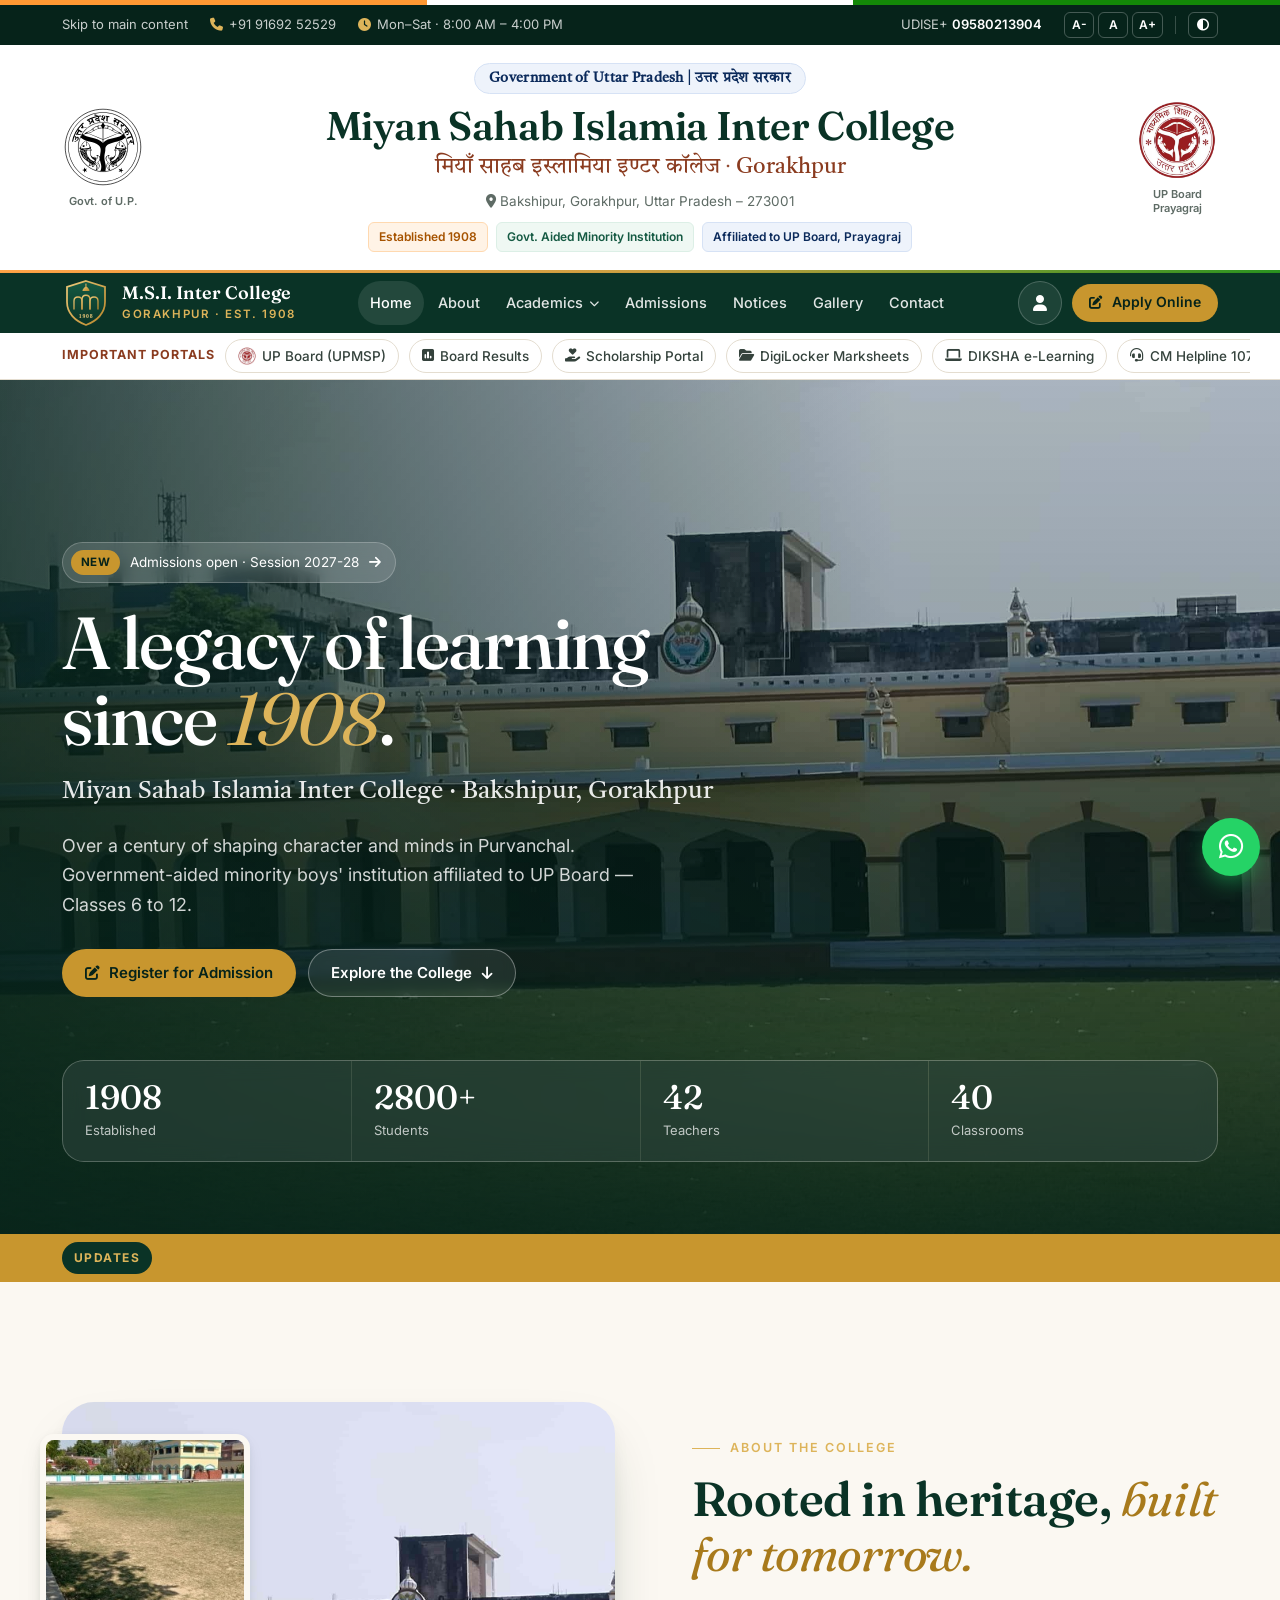
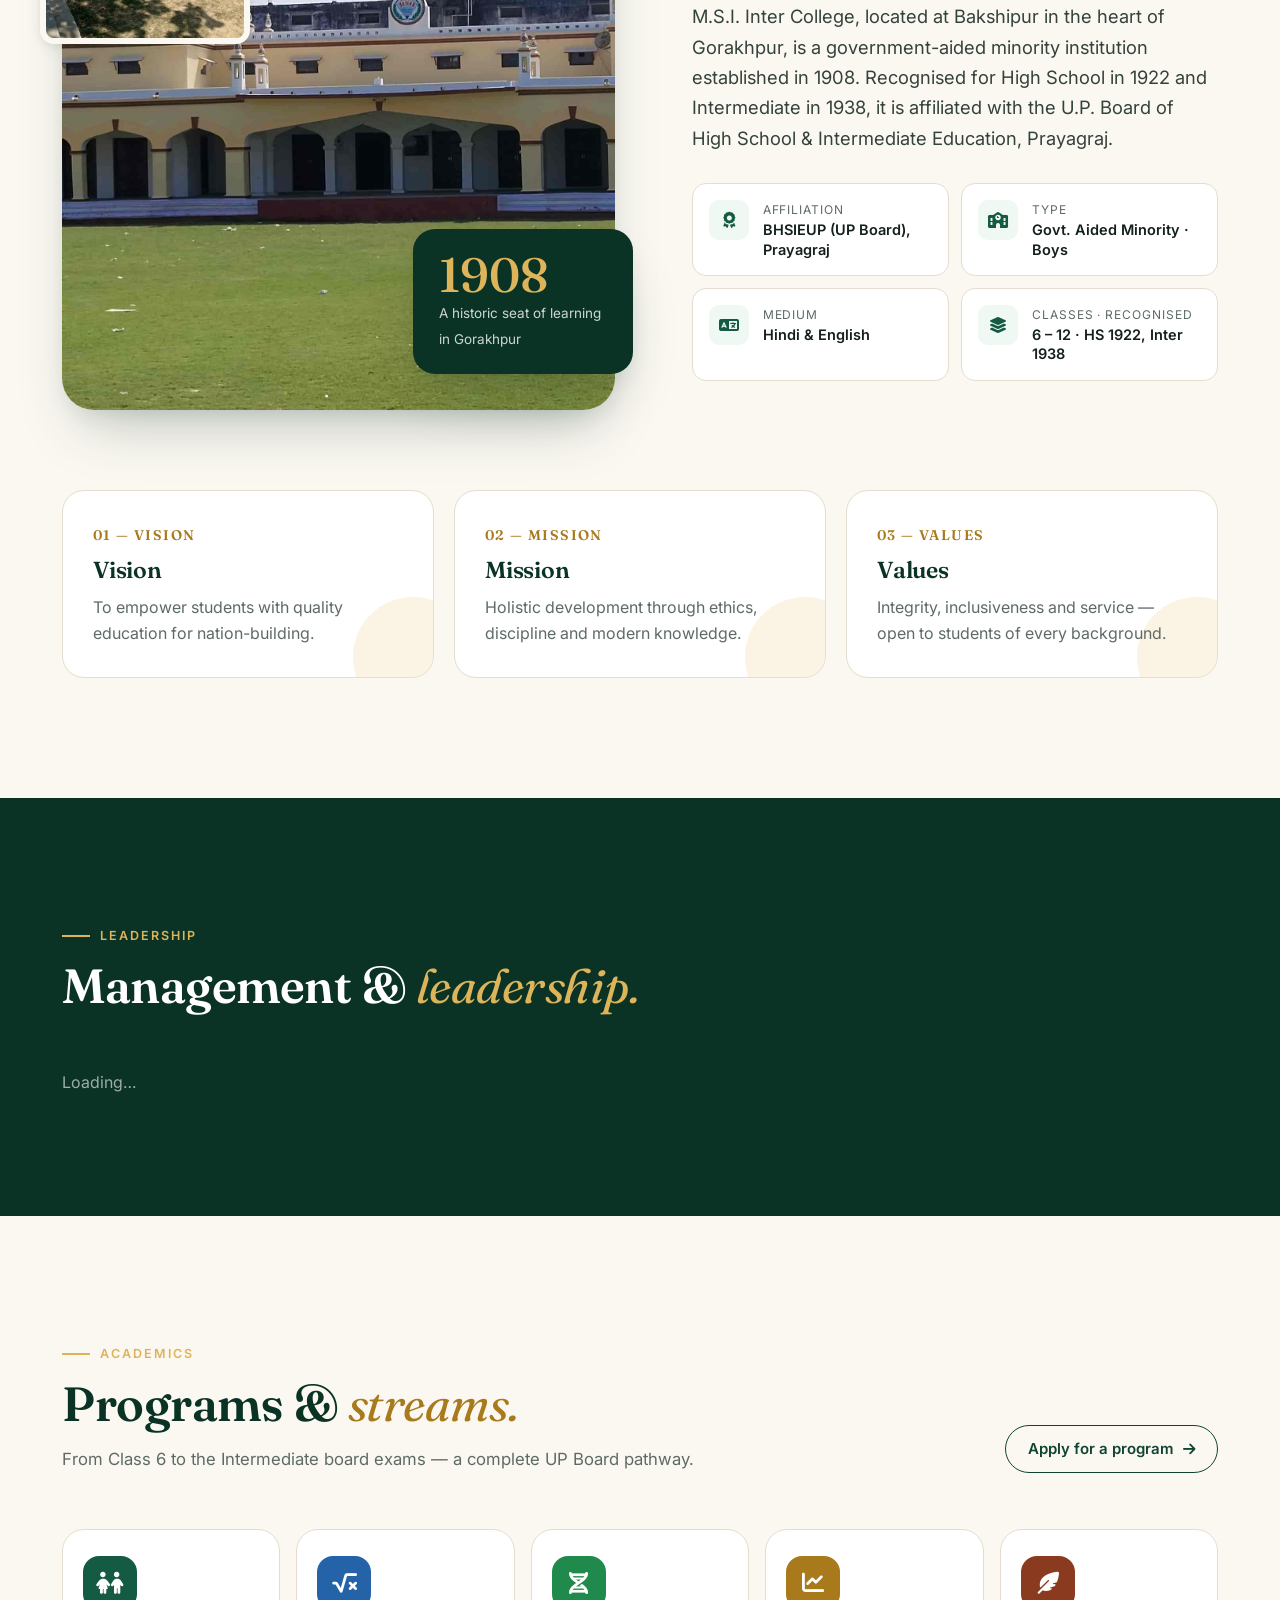
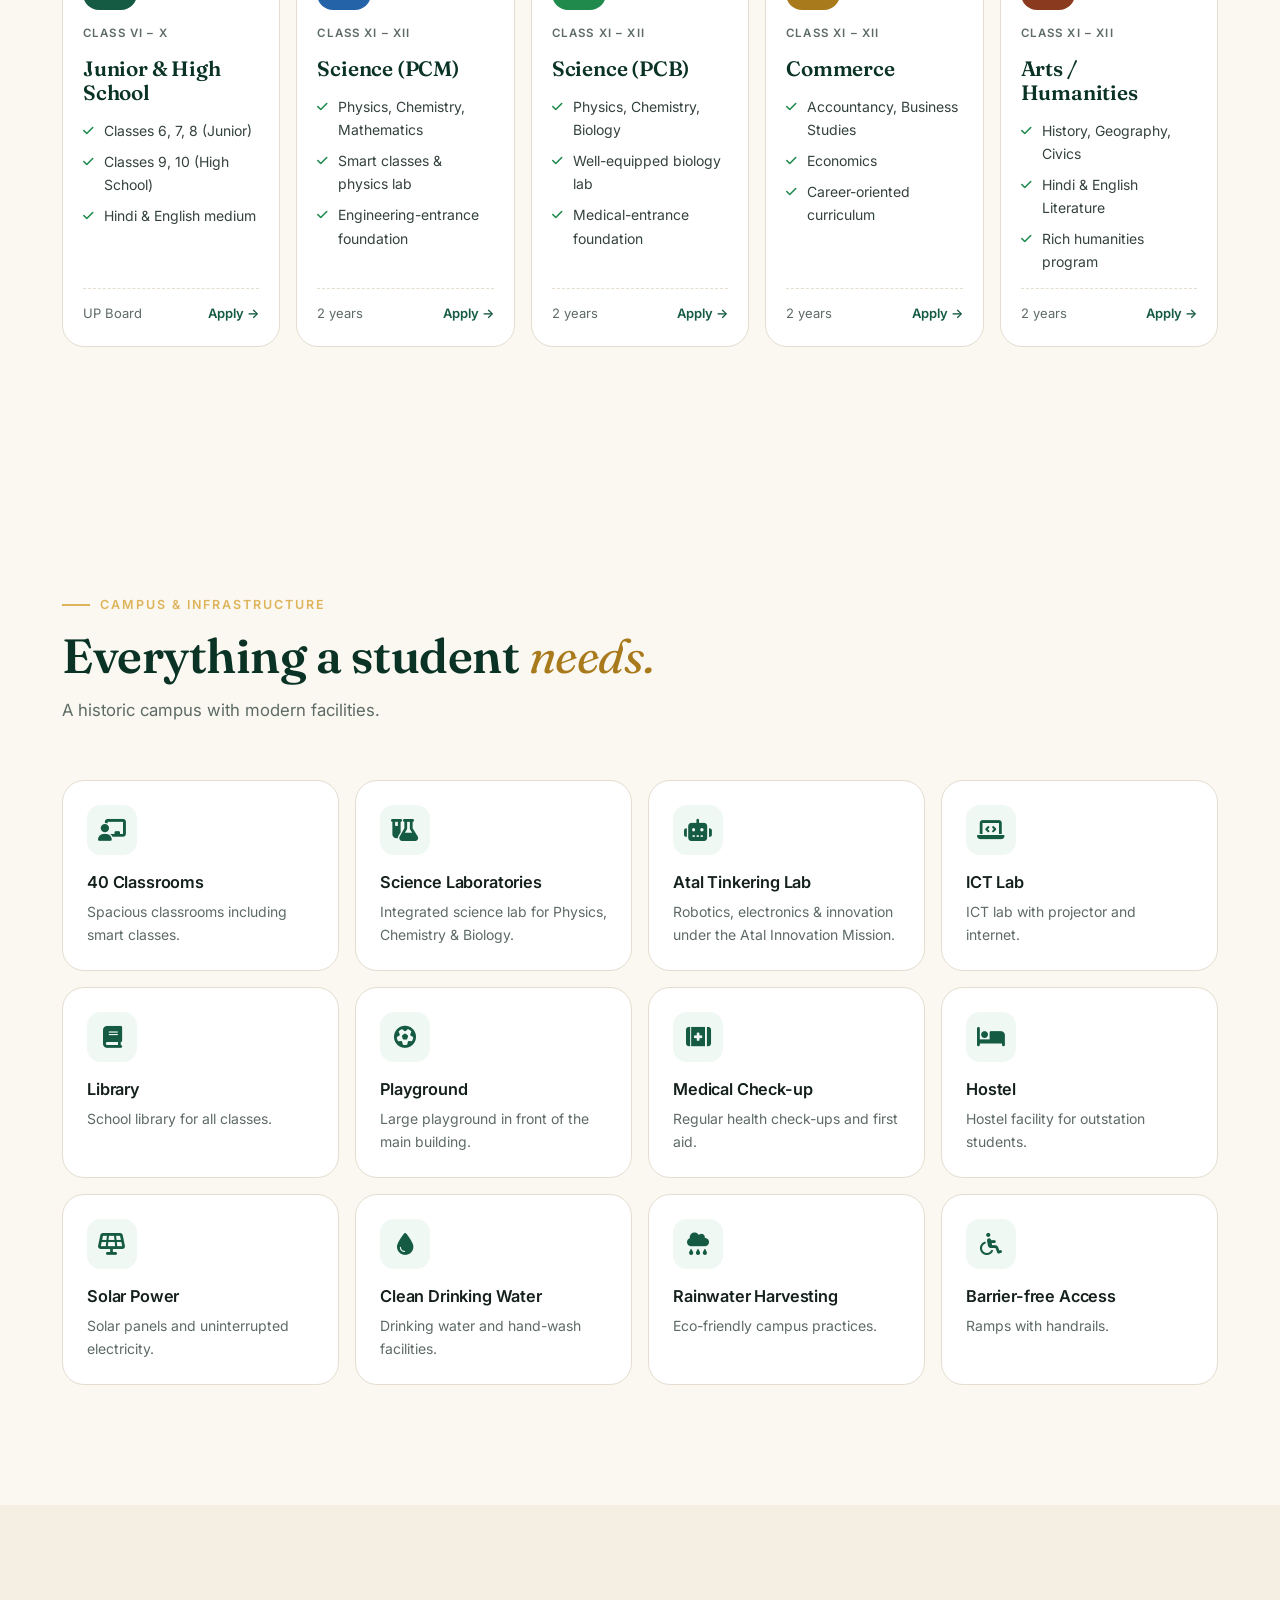
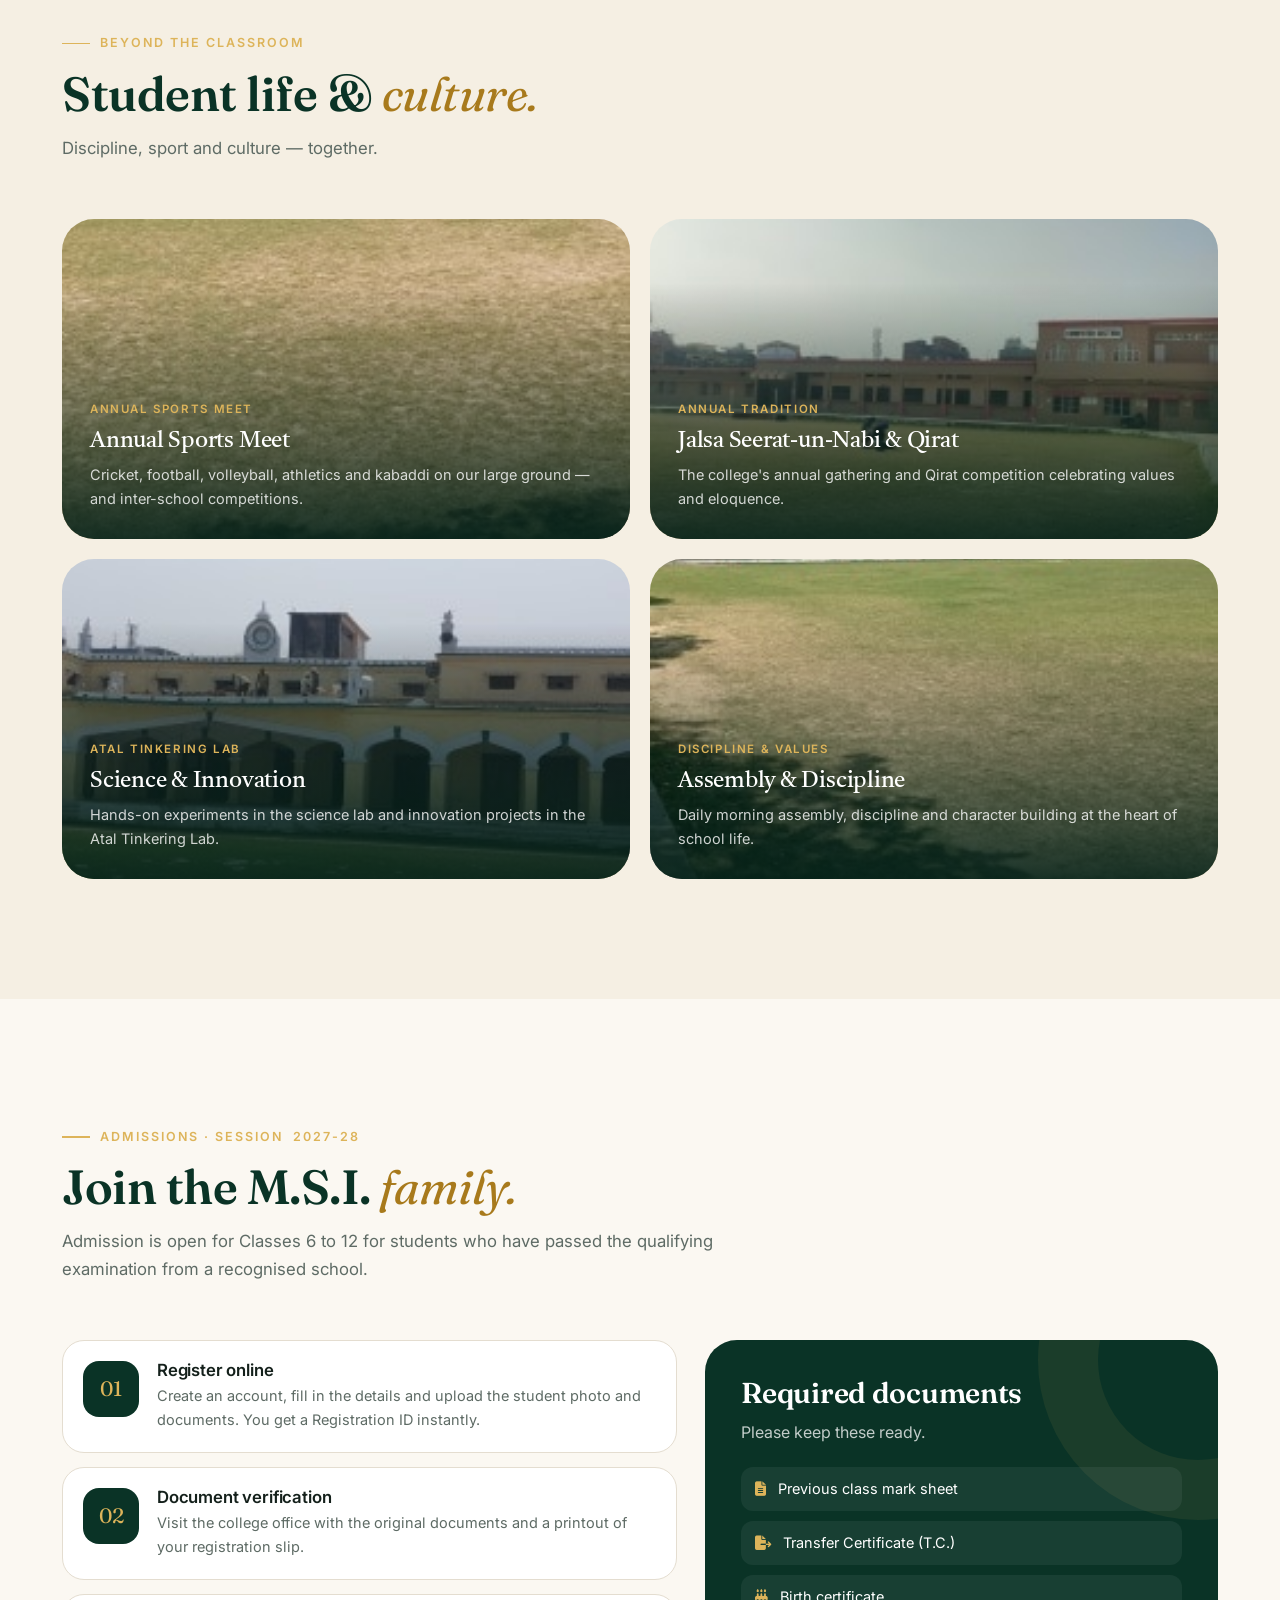
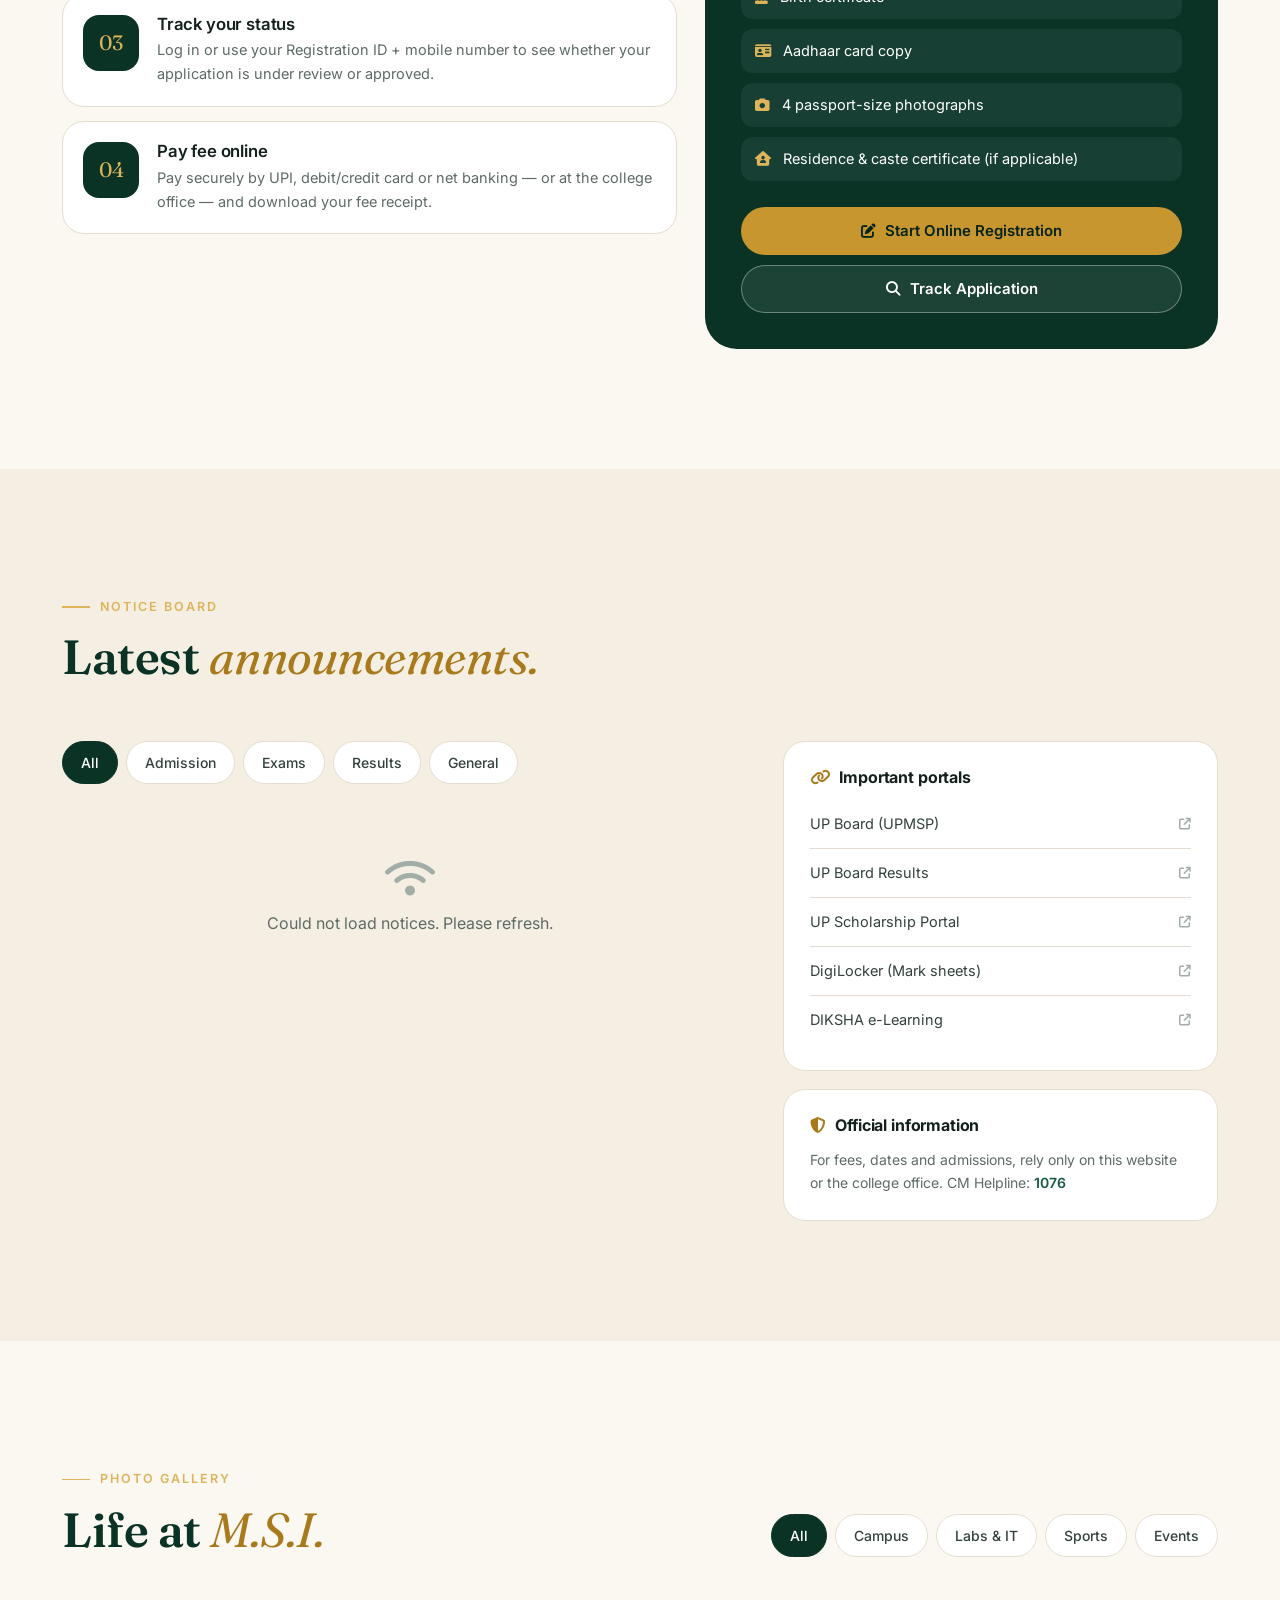
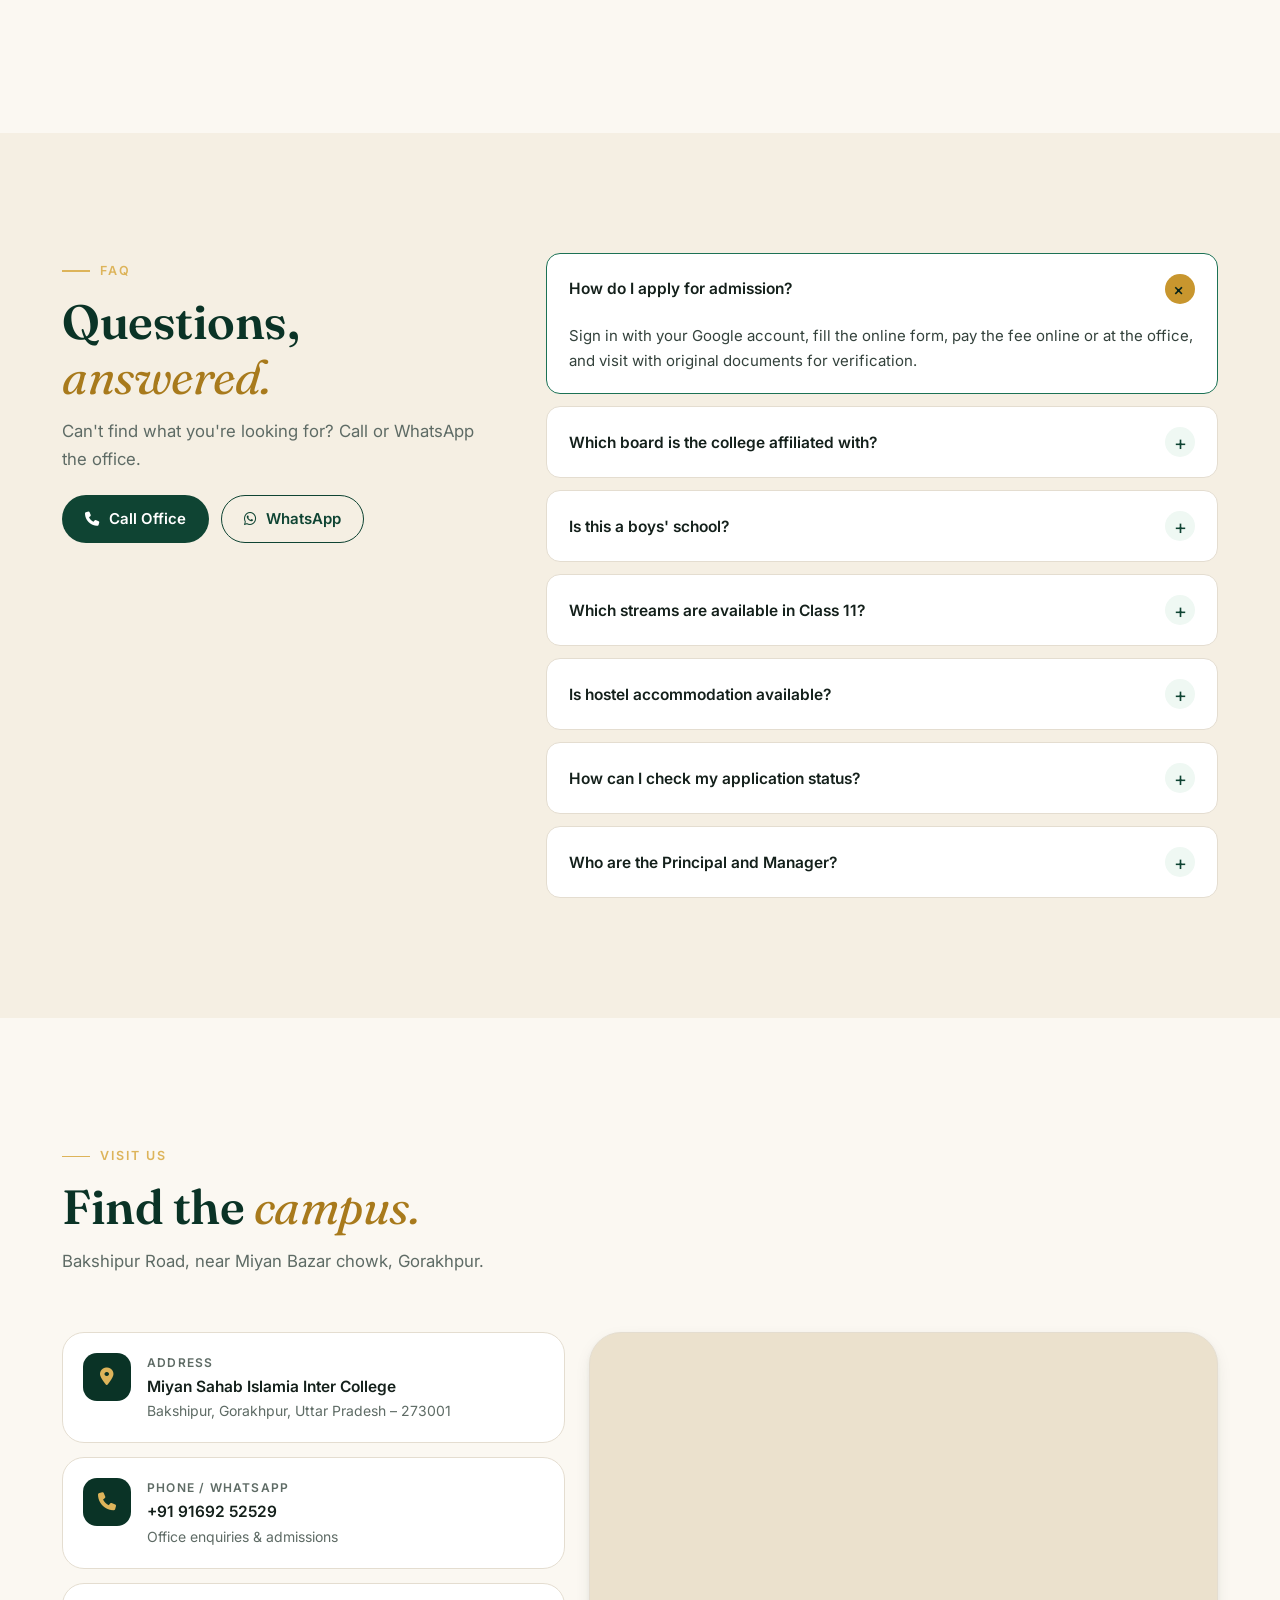
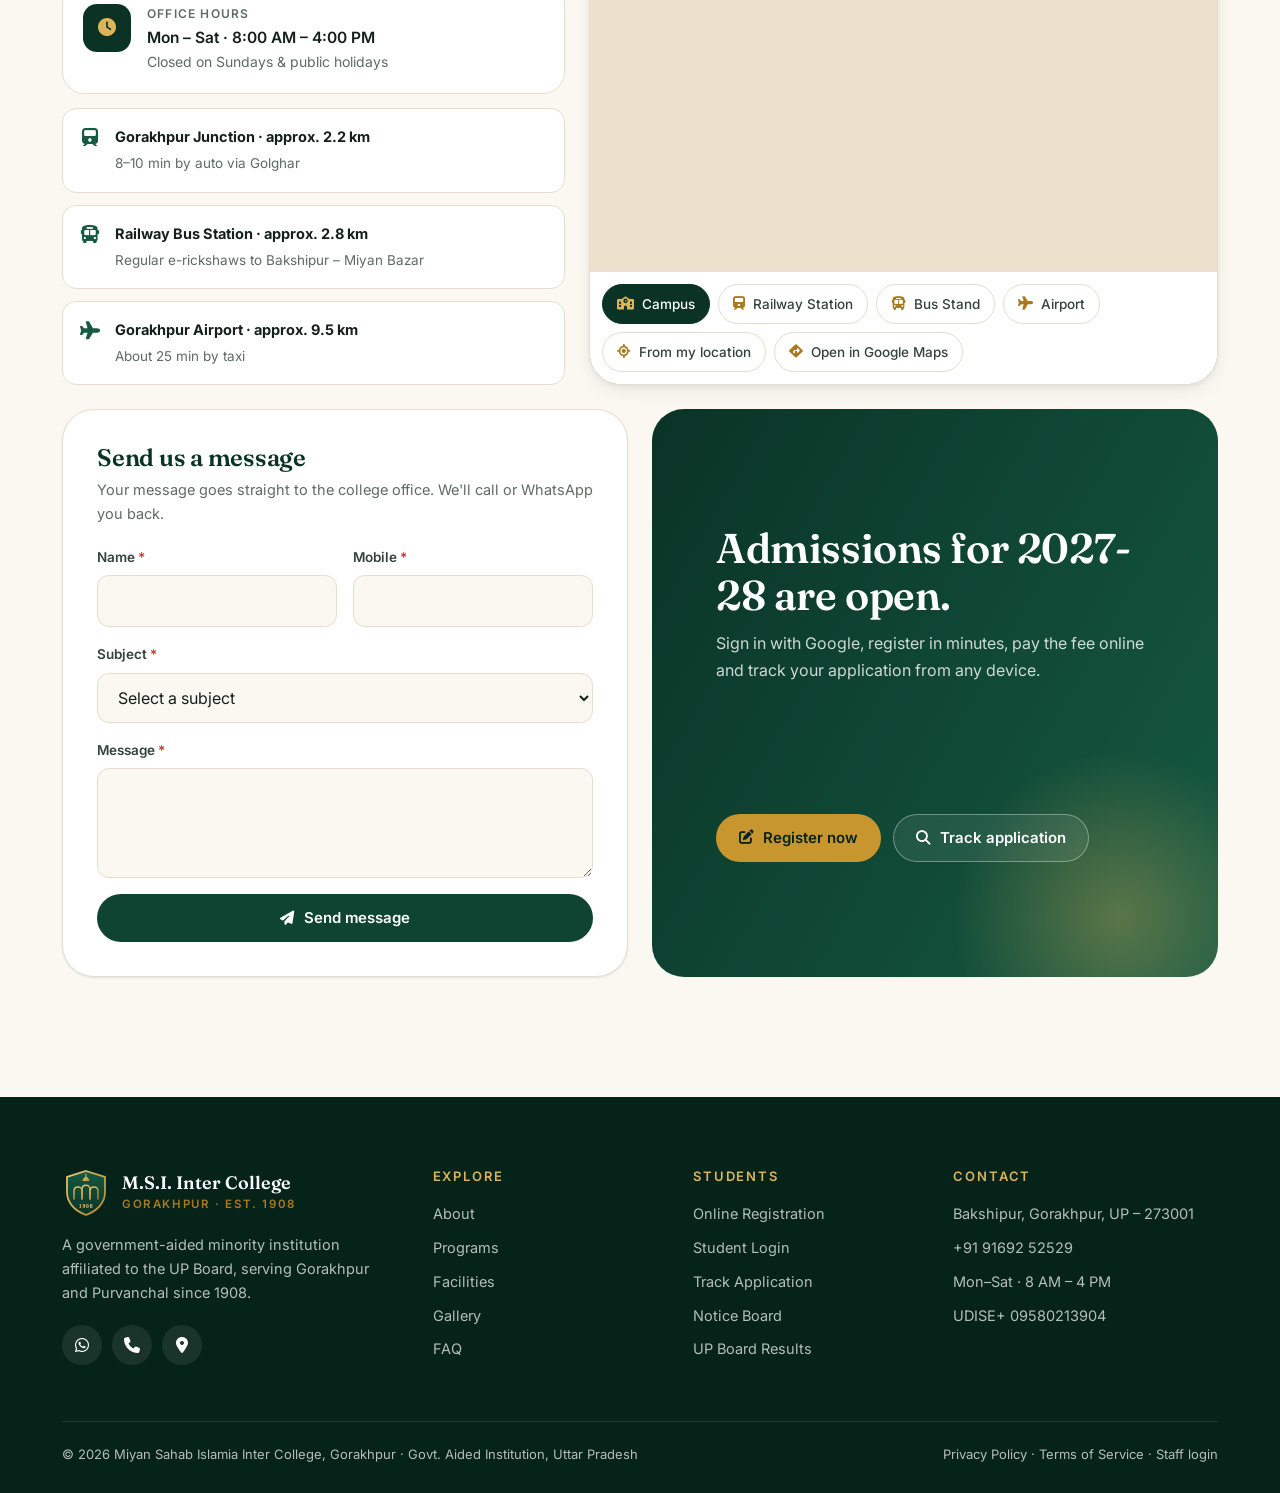
==== commit b33edfd2: "Add Privacy Policy and Terms of Service pages - privacy.html and terms.html in the government theme," ====
--- a/index.html
+++ b/index.html
@@ -650,7 +650,7 @@
     </div>
     <div class="footer-bottom">
       <span>© <span id="year">2026</span> Miyan Sahab Islamia Inter College, Gorakhpur · Govt. Aided Institution, Uttar Pradesh</span>
-      <span><a href="admin.html">Staff login</a> · Affiliated with BHSIEUP, Prayagraj</span>
+      <span><a href="privacy.html">Privacy Policy</a> · <a href="terms.html">Terms of Service</a> · <a href="admin.html">Staff login</a></span>
     </div>
   </div>
 </footer>
--- a/assets/css/main.css
+++ b/assets/css/main.css
@@ -994,3 +994,6 @@
 .gov-text h1.gov-title-en { font-family: var(--font-display); font-weight: 600; letter-spacing: -.01em; }
 .gov-text .gov-en { font-family: var(--font-hindi); text-transform: none; letter-spacing: 0; font-weight: 400; }
 .brand-hi.brand-en-name { font-family: var(--font-display); font-weight: 600; font-size: 18px; }
+
+.gis-btn { display: flex; justify-content: center; min-height: 44px; align-items: center; }
+.header-actions a.icon-btn { overflow: hidden; }
